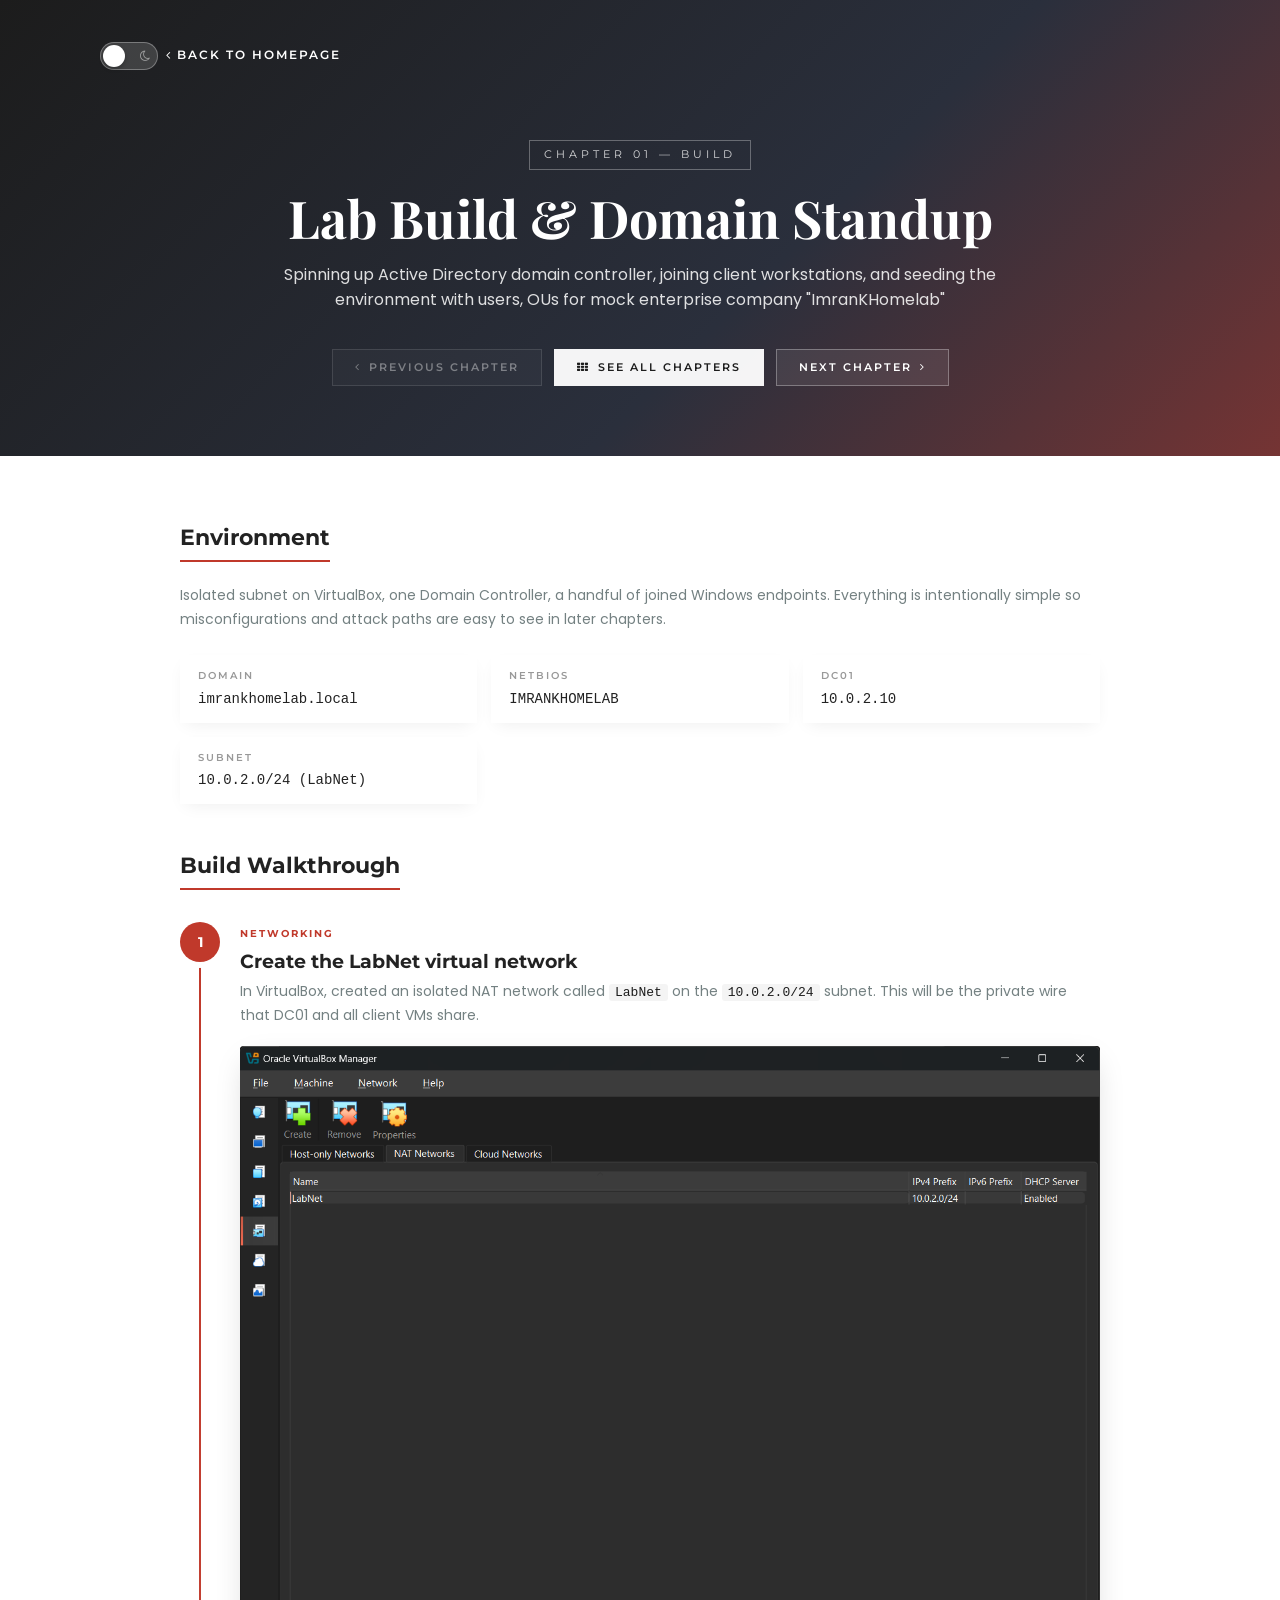
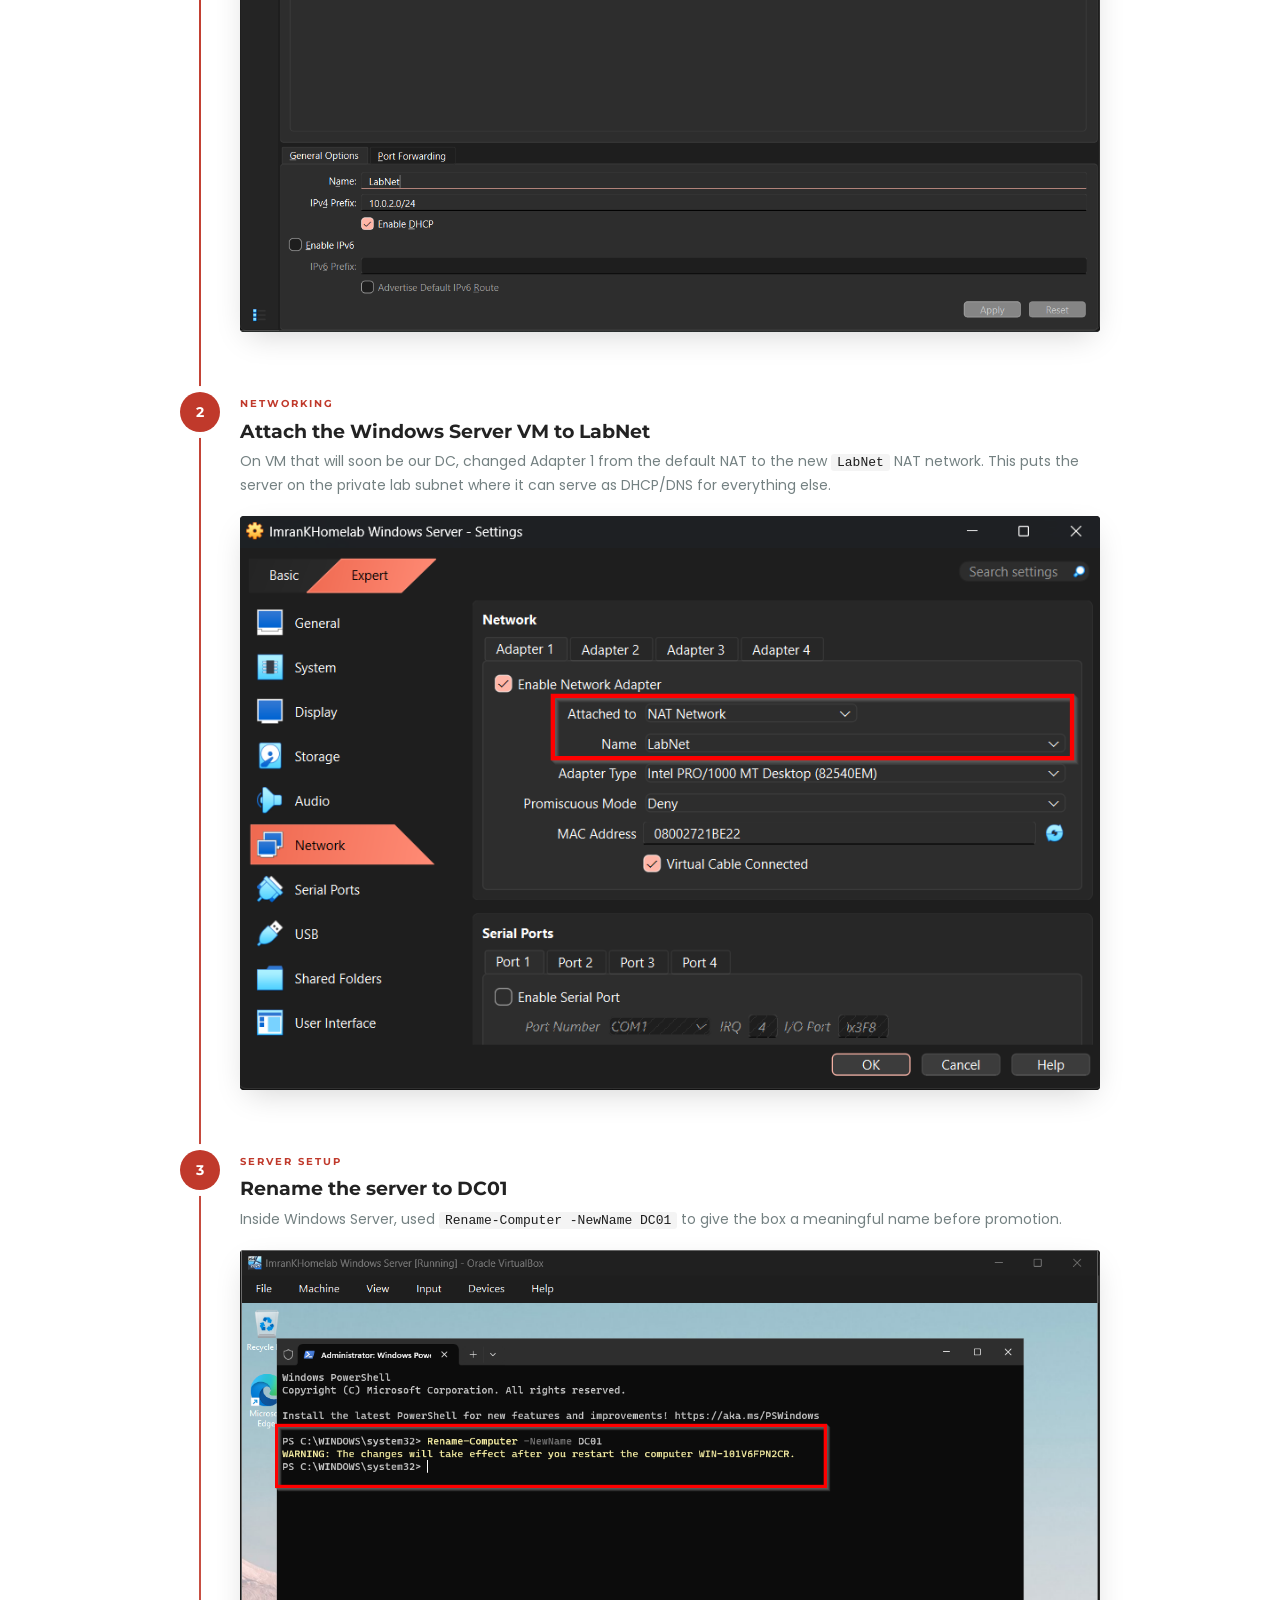
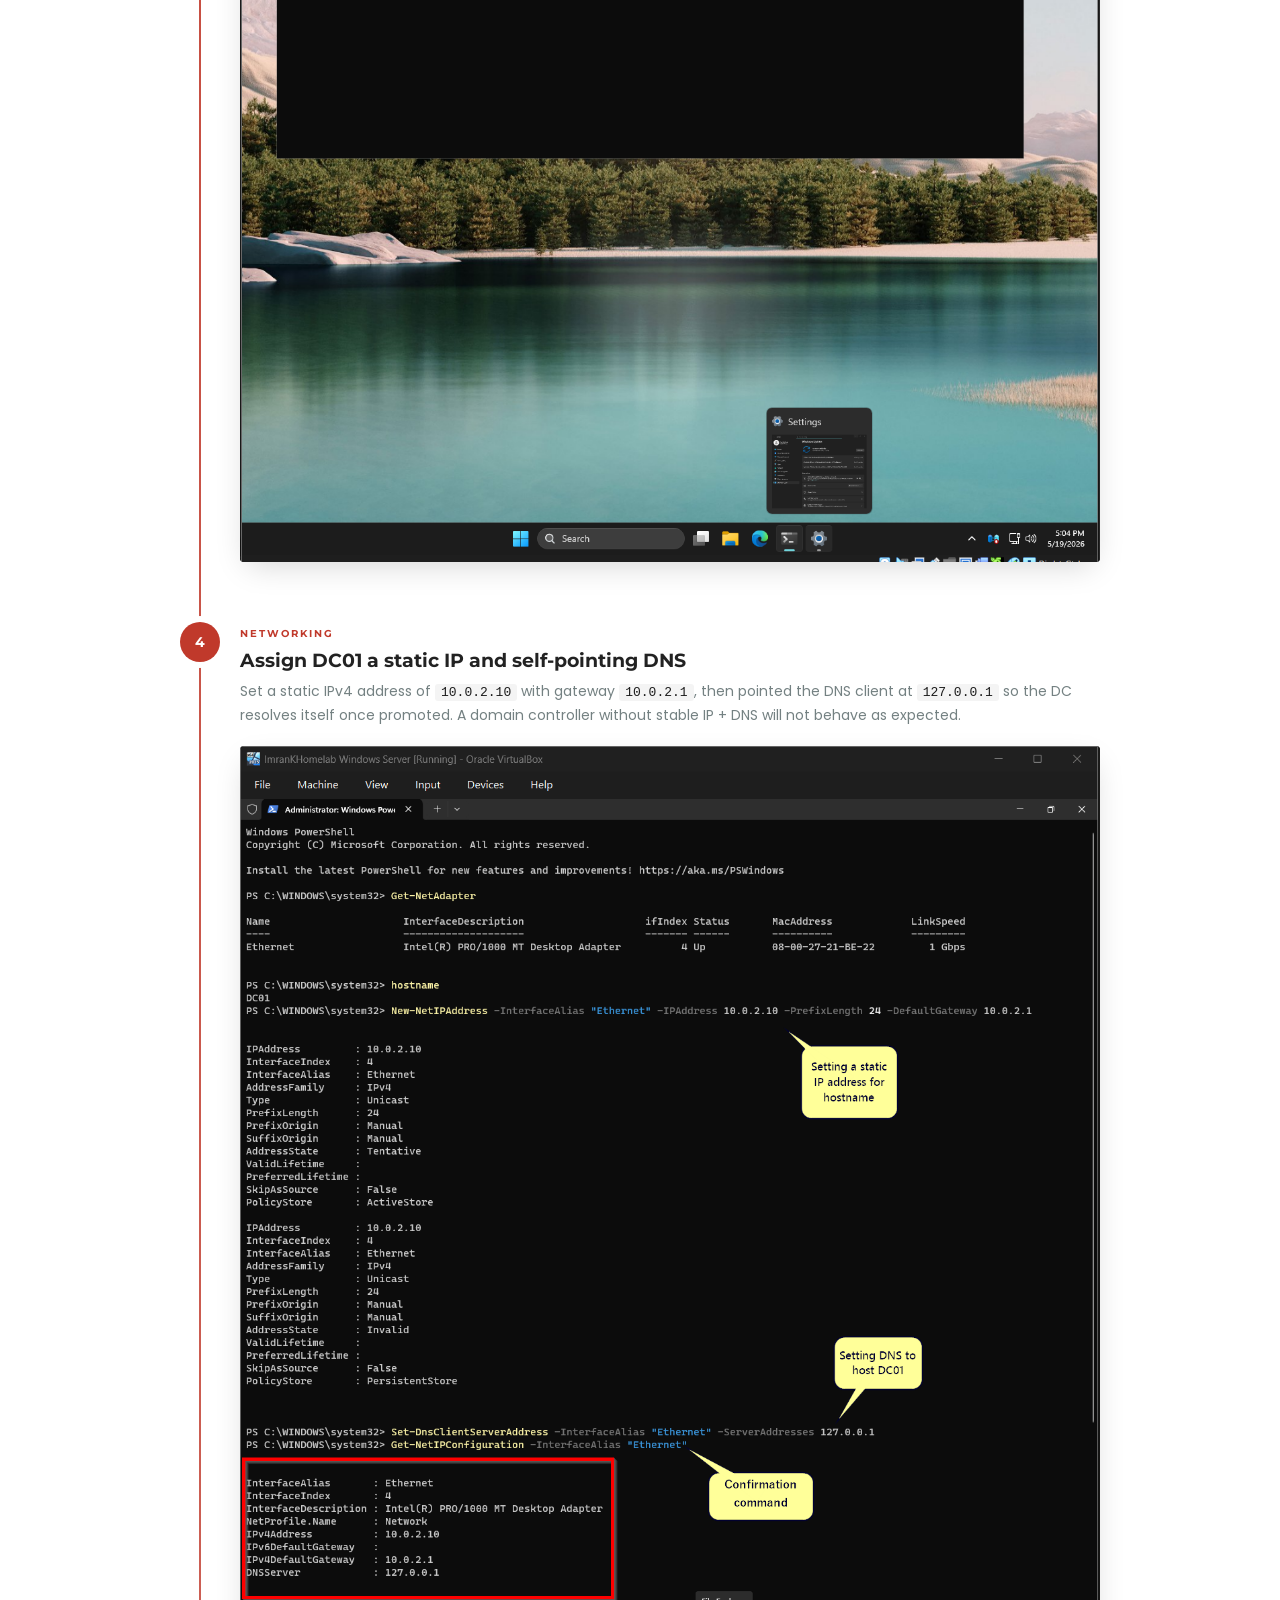
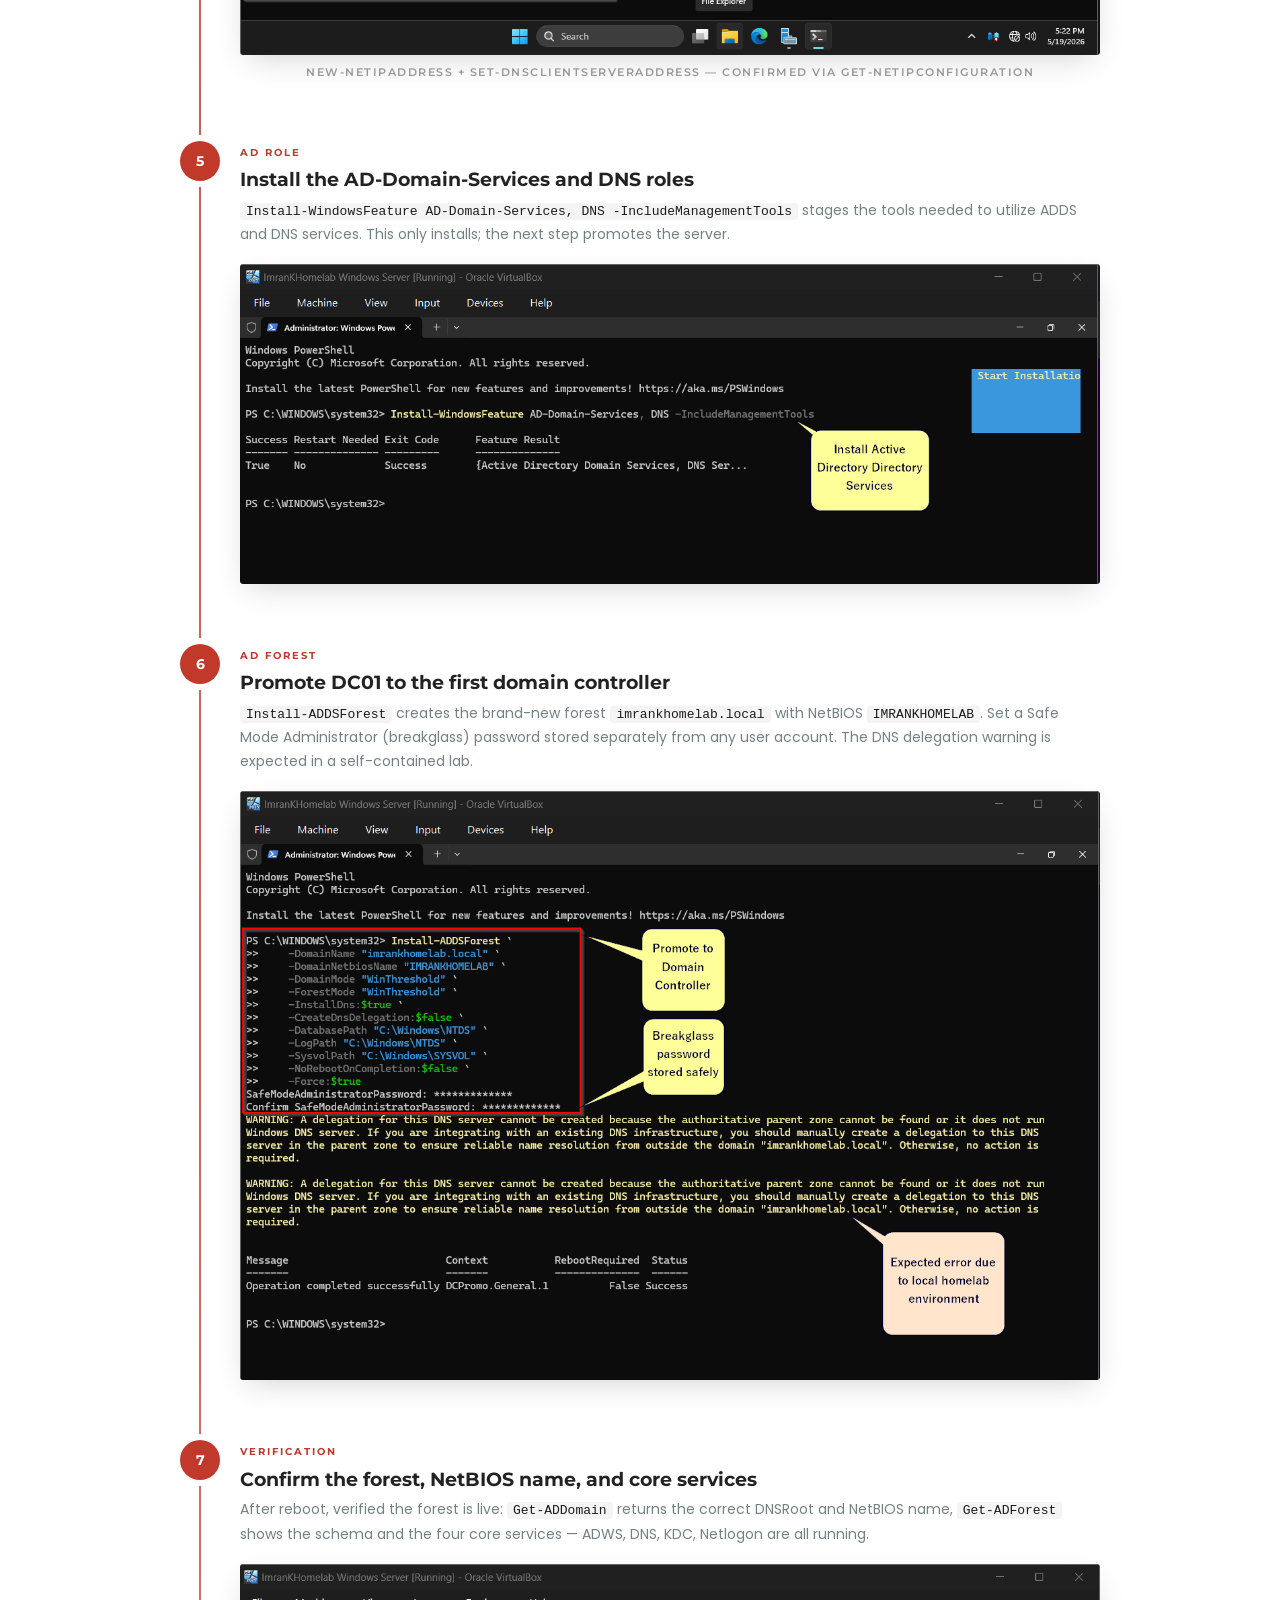
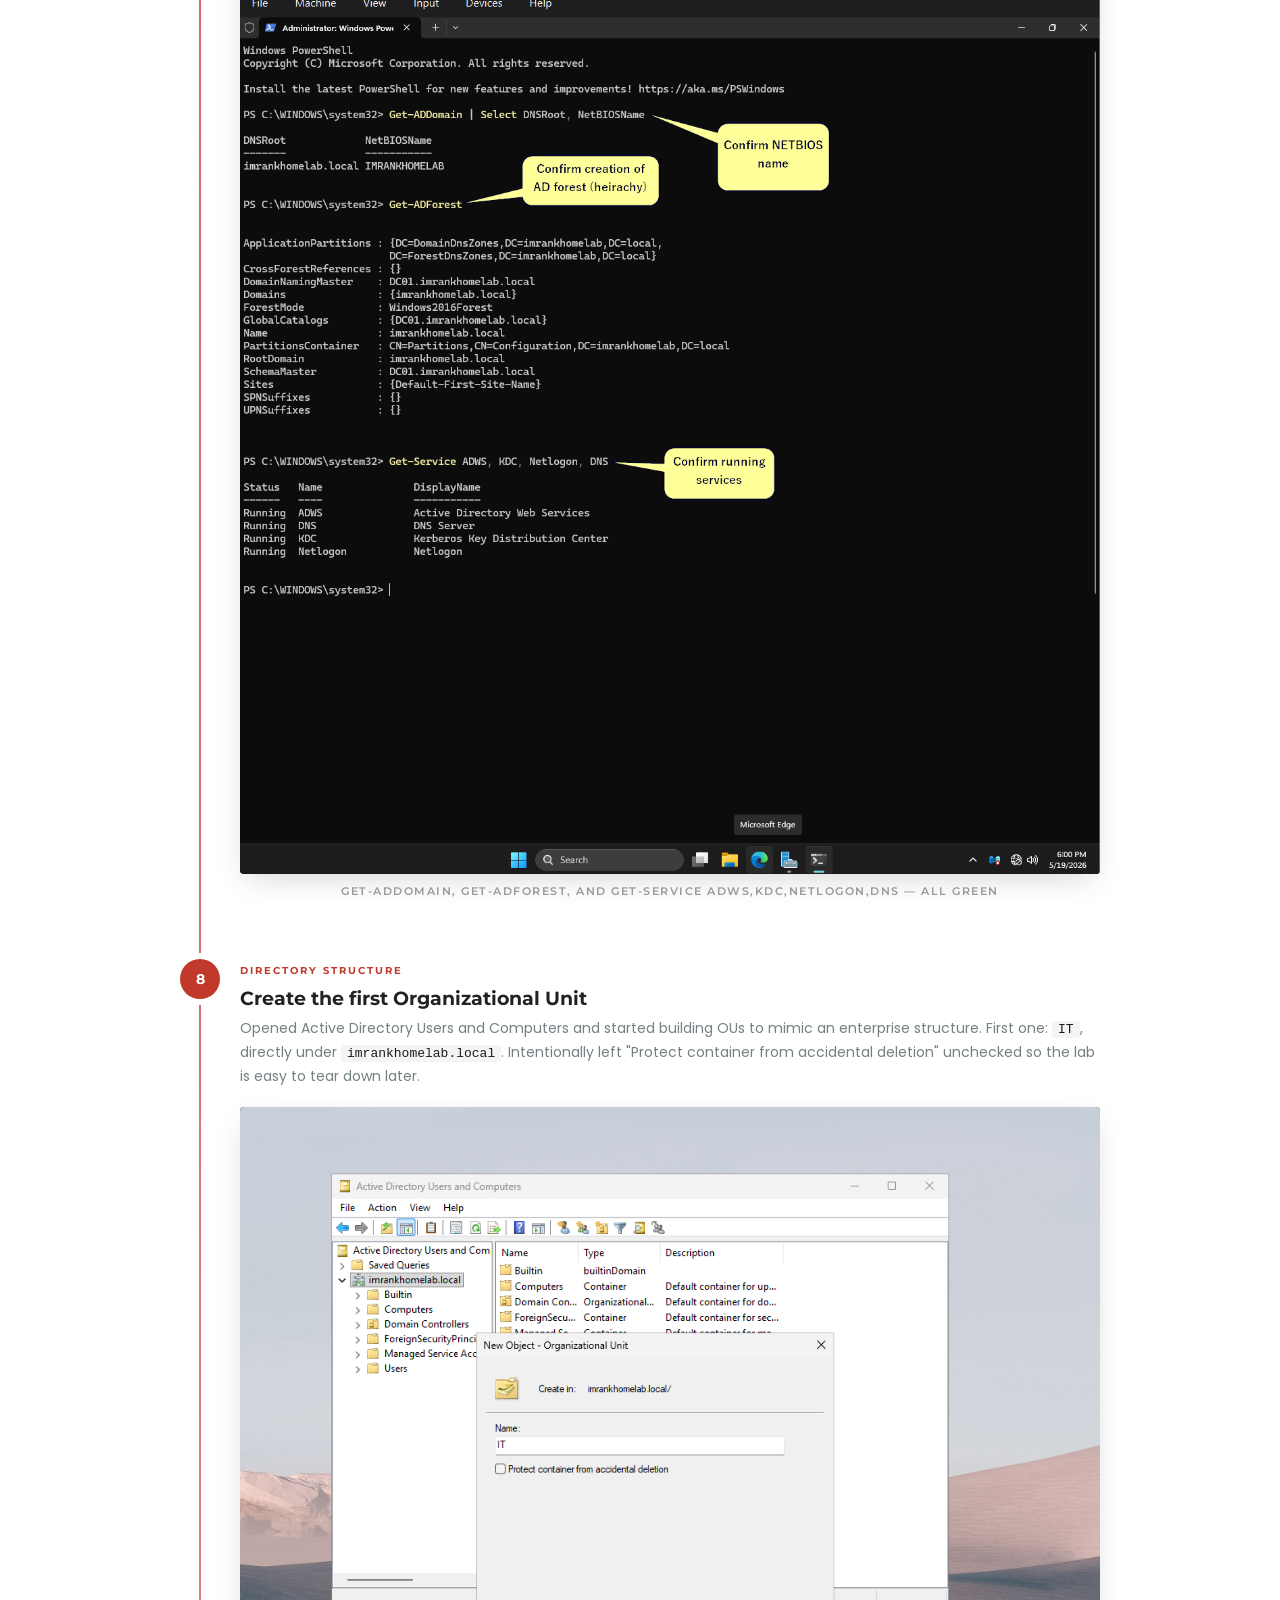
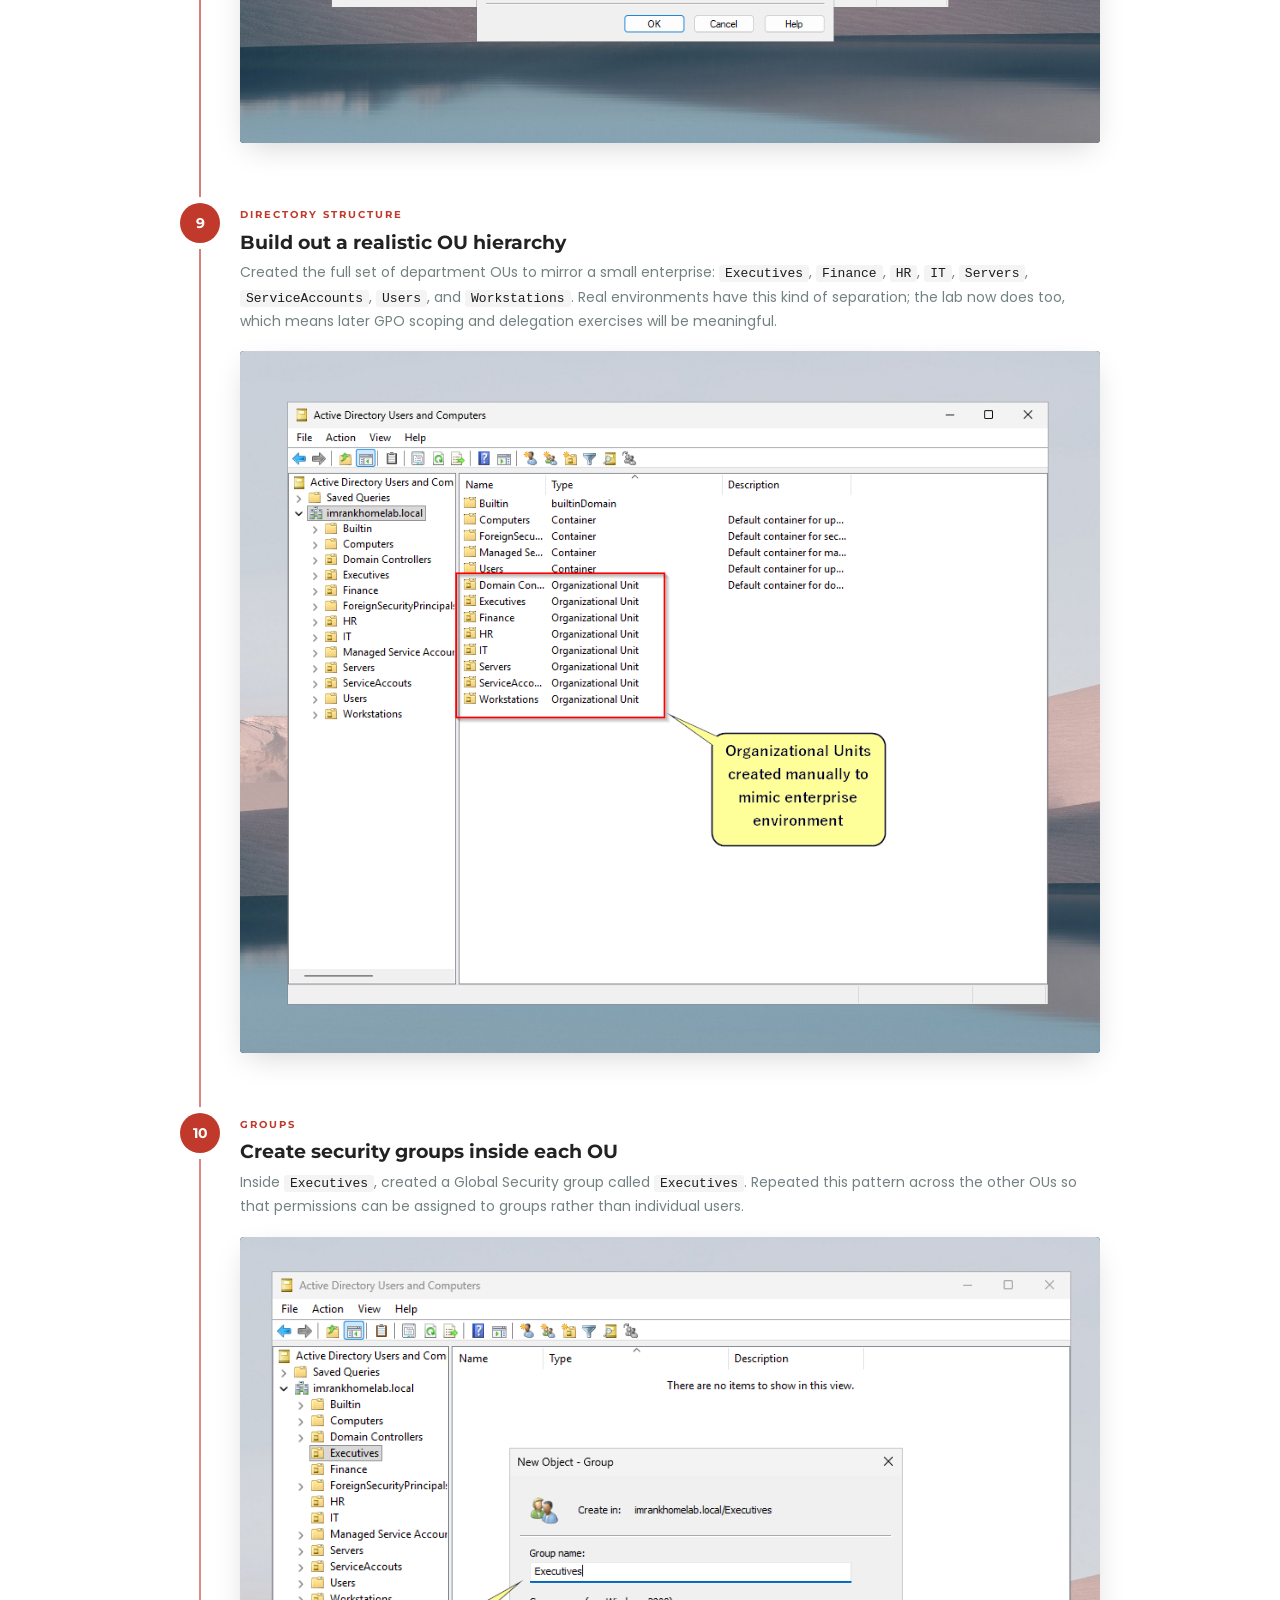
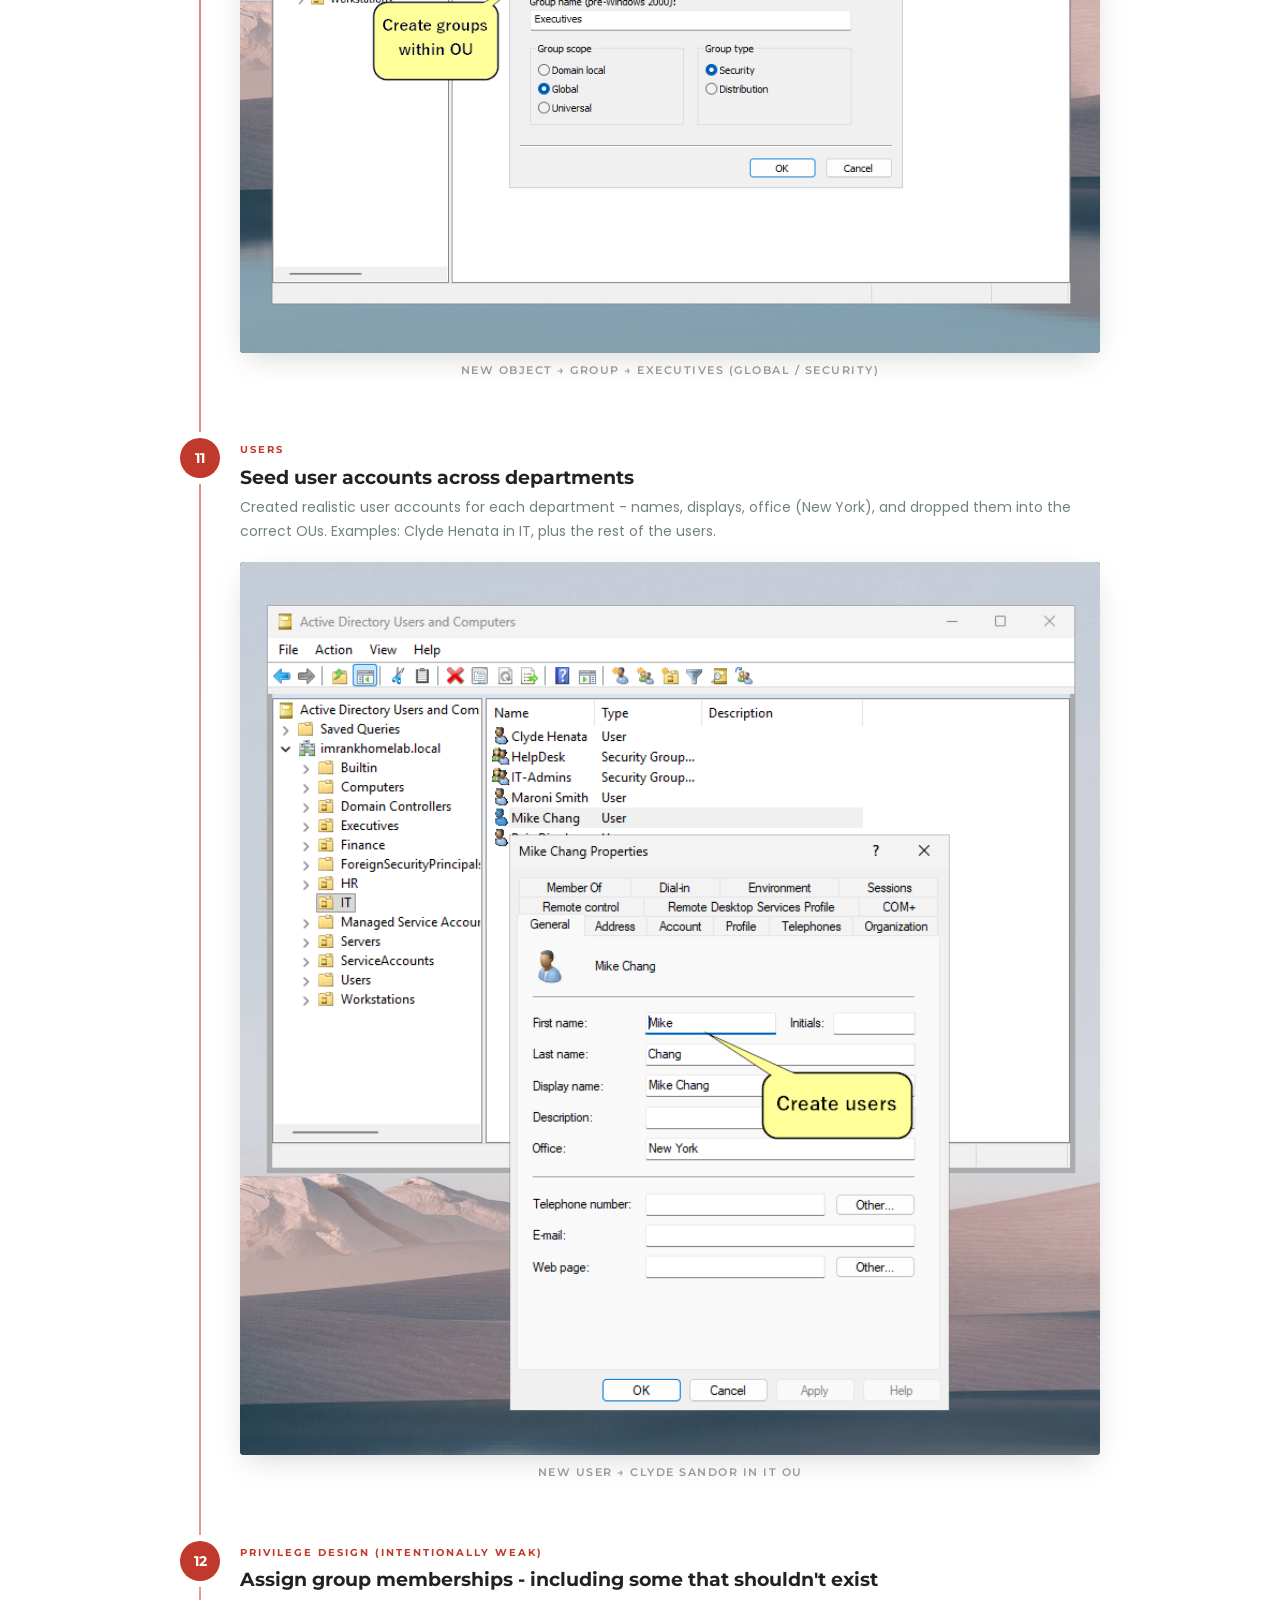
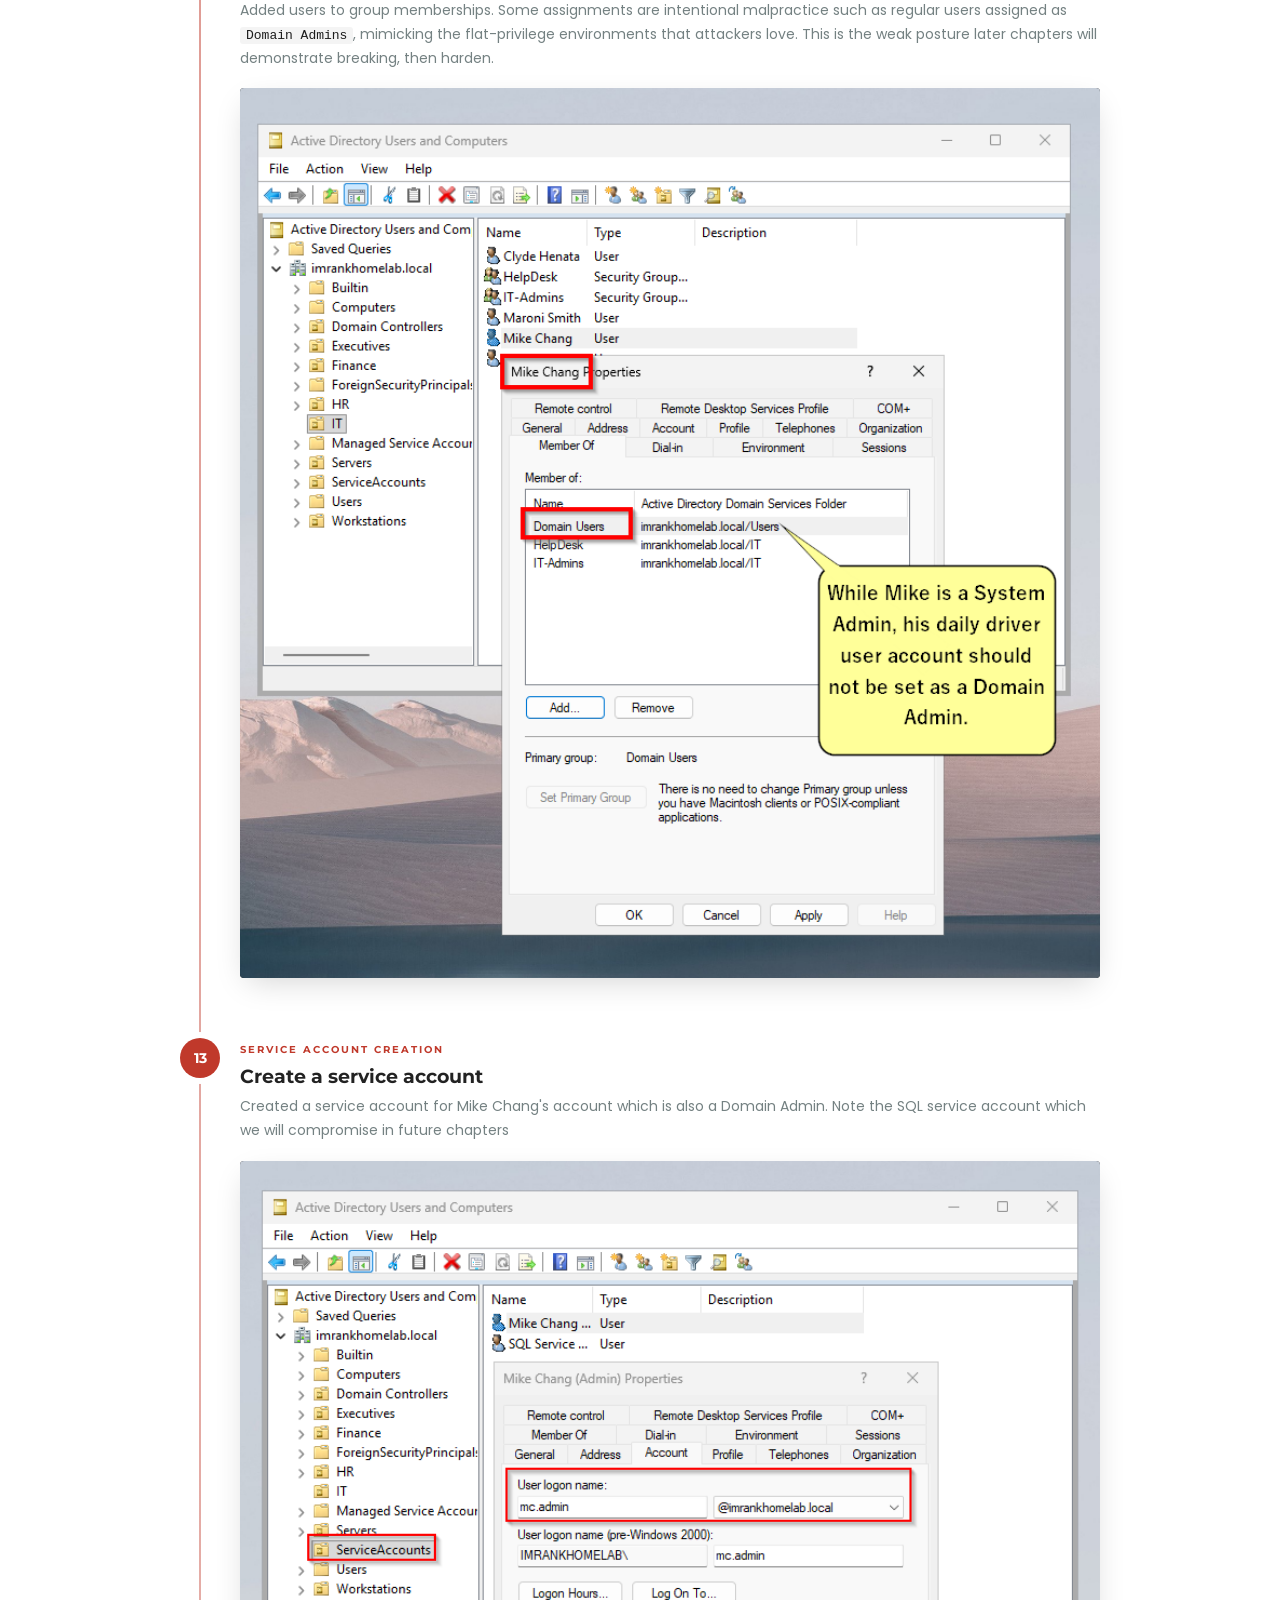
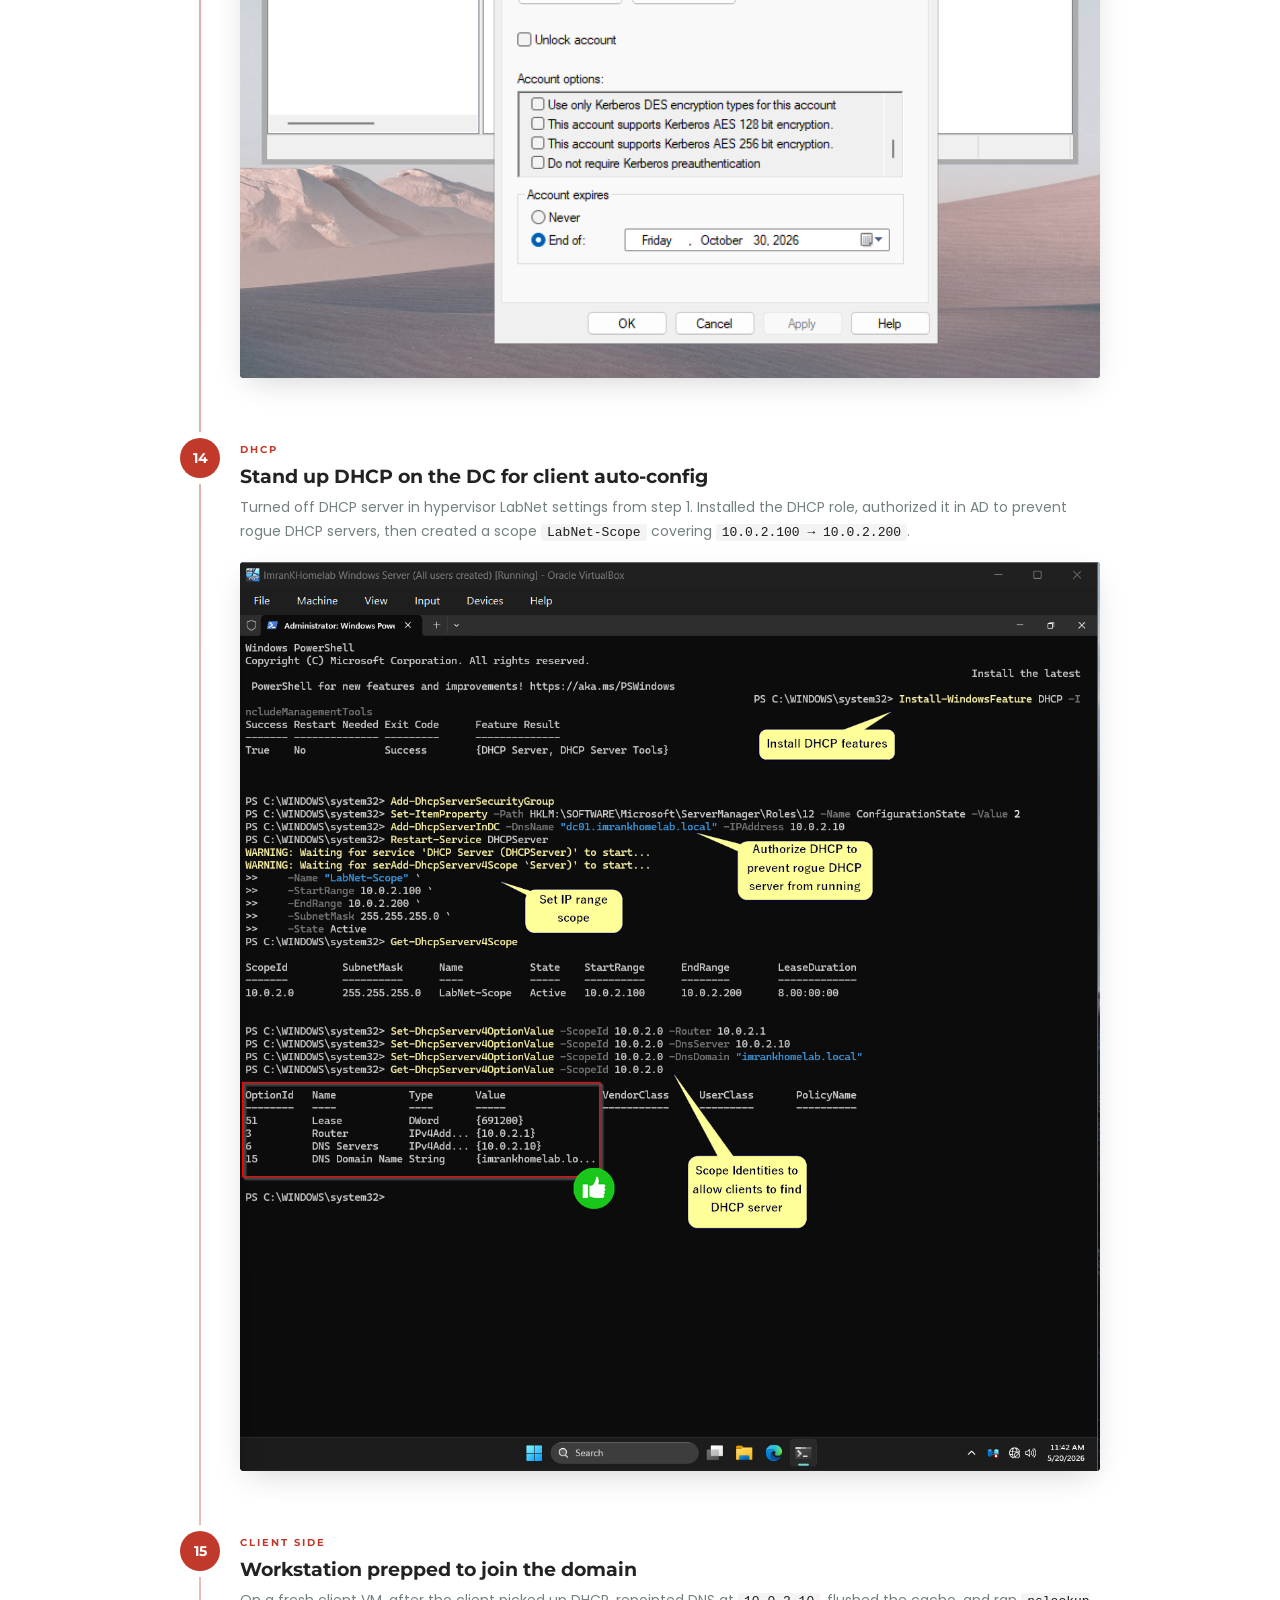
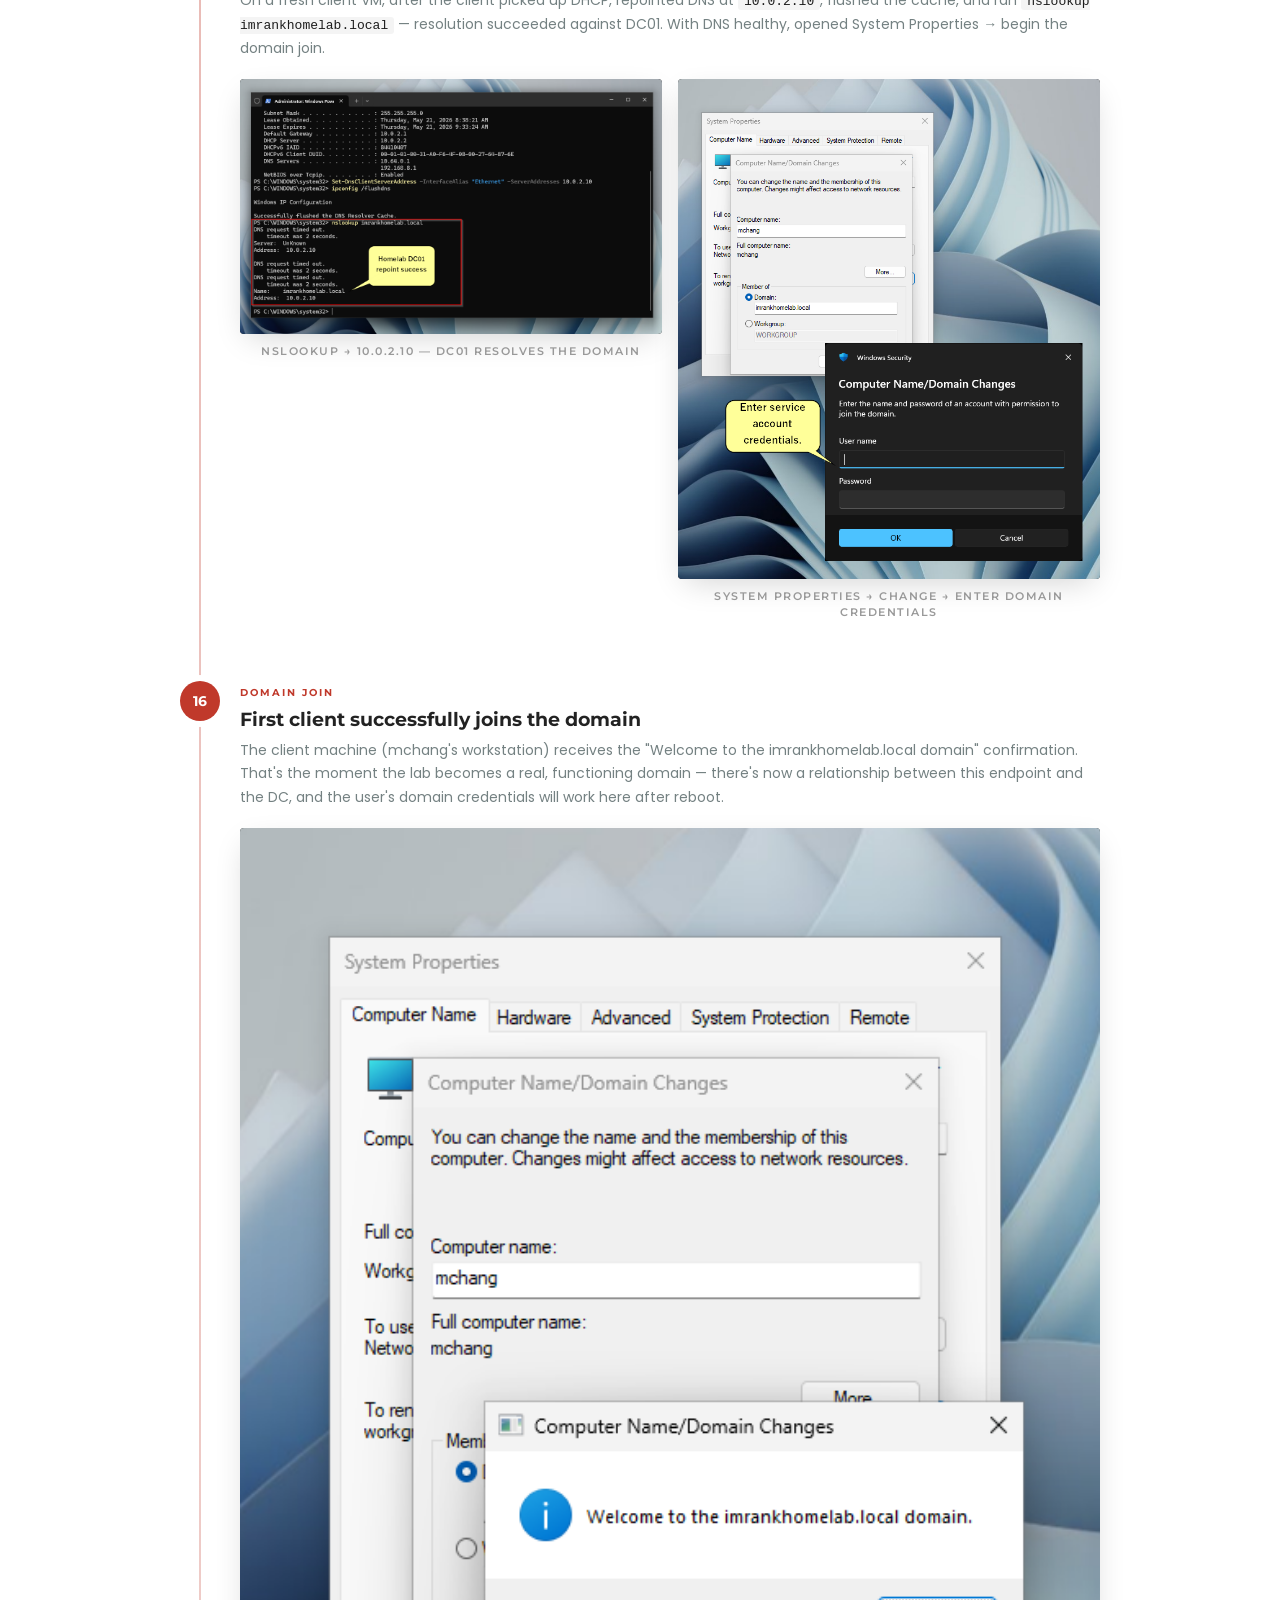
==== homelab/chapter-1.html @ 7c4ff778 "Add files via upload" ====
<!doctype html>
<html class="no-js" lang="en">
    <head>
        <meta charset="utf-8">
        <meta http-equiv="X-UA-Compatible" content="IE=edge">
        <meta name="viewport" content="width=device-width, initial-scale=1">
        <meta name="description" content="Chapter 1 of ImranKHomeLab — Active Directory domain build, OU structure, user provisioning, and intentional misconfigurations for later attack exercises.">
        <title>Chapter 1: Lab Build &amp; Domain Standup — Imran Khalique Homelab</title>
        <link href="../img/favicon.ico" rel="icon" type="image/png">
        <link rel="stylesheet" href="../css/bootstrap.min.css">
        <link href="https://fonts.googleapis.com/css?family=Montserrat:200,300,400,500,600,700,800,900" rel="stylesheet">
        <link href="https://fonts.googleapis.com/css?family=Poppins:200,300,400,500,600,700,800" rel="stylesheet">
        <link href="https://fonts.googleapis.com/css2?family=Playfair+Display:wght@500;600;700;800;900&display=swap" rel="stylesheet">
        <link rel="stylesheet" href="../css/magnific-popup.css">
        <link rel="stylesheet" href="../css/font-awesome.min.css">
        <link rel="stylesheet" href="../css/et-line.css">
        <link rel="stylesheet" href="../css/style.css">
        <link rel="stylesheet" href="../css/theme.css?v=15">
        <script>(function(){try{var t=localStorage.getItem('ik-theme');if(t==='dark'){document.documentElement.setAttribute('data-theme','dark');}}catch(e){}})();</script>
    </head>
    <body>
        <!-- ====== Navigation ======  -->
        <nav class="navbar navbar-default">
            <div class="container">
                <div class="navbar-header">
                    <button type="button" class="navbar-toggle collapsed" data-toggle="collapse" data-target="#nav-icon-collapse" aria-expanded="false">
                        <span class="sr-only">Toggle navigation</span>
                        <span class="icon-bar"></span>
                        <span class="icon-bar"></span>
                        <span class="icon-bar"></span>
                    </button>
                </div>
                <div class="collapse navbar-collapse" id="nav-icon-collapse">
                    <div class="theme-switch-wrap">
                        <label class="theme-switch" title="Toggle light and dark mode">
                            <input type="checkbox" class="theme-switch-input" aria-label="Toggle light and dark mode">
                            <span class="theme-switch-track">
                                <i class="fa fa-sun-o theme-switch-sun" aria-hidden="true"></i>
                                <i class="fa fa-moon-o theme-switch-moon" aria-hidden="true"></i>
                                <span class="theme-switch-thumb"></span>
                            </span>
                        </label>
                    </div>
                    <ul class="nav navbar-nav nav-centered">
                        <li><a href="../index.html#homelab" class="chapter-page-nav"><i class="fa fa-angle-left" aria-hidden="true"></i> Back to homepage</a></li>
                    </ul>
                </div>
            </div>
        </nav>
        <!-- ====== Chapter Hero ====== -->
        <section class="chapter-hero">
            <div class="container">
                <span class="ch-label">Chapter 01 — Build</span>
                <h1>Lab Build &amp; Domain Standup</h1>
                <p class="ch-sub">Spinning up Active Directory domain controller, joining client workstations, and seeding the environment with users, OUs for mock enterprise company "ImranKHomelab"</p>
                <div class="chapter-nav">
                    <span class="chnav-btn chnav-disabled" aria-disabled="true"><i class="fa fa-angle-left" aria-hidden="true"></i> Previous Chapter</span>
                    <a class="chnav-btn chnav-primary" href="../index.html#homelab"><i class="fa fa-th" aria-hidden="true"></i> See All Chapters</a>
                    <a class="chnav-btn" href="chapter-2.html">Next Chapter <i class="fa fa-angle-right" aria-hidden="true"></i></a>
                </div>
            </div>
        </section>
        <!-- ====== Chapter Body ====== -->
        <section class="chapter-body">
            <div class="container">
                <div class="col-md-offset-1 col-md-10">

                    <!-- Environment overview at the top -->
                    <div class="chapter-section">
                        <h2>Environment</h2>
                        <p class="section-lead">Isolated subnet on VirtualBox, one Domain Controller, a handful of joined Windows endpoints. Everything is intentionally simple so misconfigurations and attack paths are easy to see in later chapters.</p>
                        <div class="kv-grid">
                            <div class="kv"><span class="k">Domain</span><span class="v">imrankhomelab.local</span></div>
                            <div class="kv"><span class="k">NetBIOS</span><span class="v">IMRANKHOMELAB</span></div>
                            <div class="kv"><span class="k">DC01</span><span class="v">10.0.2.10</span></div>
                            <div class="kv"><span class="k">Subnet</span><span class="v">10.0.2.0/24 (LabNet)</span></div>
                        </div>
                    </div>

                    <!-- Walkthrough -->
                    <div class="chapter-section">
                        <h2>Build Walkthrough</h2>
                        <p class="section-lead">

                        <div class="walkthrough">

                            <!-- Step 1 -->
                            <div class="wt-step">
                                <span class="wt-step-num">1</span>
                                <span class="wt-step-tag">Networking</span>
                                <h3 class="wt-step-title">Create the LabNet virtual network</h3>
                                <p class="wt-step-summary">In VirtualBox, created an isolated NAT network called <code>LabNet</code> on the <code>10.0.2.0/24</code> subnet. This will be the private wire that DC01 and all client VMs share.</p>
                                <a class="wt-shot" href="../img/homelab/ch1/1.png"><img src="../img/homelab/ch1/1.png" alt="VirtualBox NAT Network LabNet"></a>
                                
                            </div>

                            <!-- Step 2 -->
                            <div class="wt-step">
                                <span class="wt-step-num">2</span>
                                <span class="wt-step-tag">Networking</span>
                                <h3 class="wt-step-title">Attach the Windows Server VM to LabNet</h3>
                                <p class="wt-step-summary">On VM that will soon be our DC, changed Adapter 1 from the default NAT to the new <code>LabNet</code> NAT network. This puts the server on the private lab subnet where it can serve as DHCP/DNS for everything else.</p>
                                <a class="wt-shot" href="../img/homelab/ch1/2.png"><img src="../img/homelab/ch1/2.png" alt="VM Network adapter attached to LabNet"></a>
                               
                            </div>

                            <!-- Step 3 -->
                            <div class="wt-step">
                                <span class="wt-step-num">3</span>
                                <span class="wt-step-tag">Server Setup</span>
                                <h3 class="wt-step-title">Rename the server to DC01</h3>
                                <p class="wt-step-summary">Inside Windows Server, used <code>Rename-Computer -NewName DC01</code> to give the box a meaningful name before promotion.</p>
                                <a class="wt-shot" href="../img/homelab/ch1/3.png"><img src="../img/homelab/ch1/3.png" alt="PowerShell Rename-Computer DC01"></a>
                                
                            </div>

                            <!-- Step 4 -->
                            <div class="wt-step">
                                <span class="wt-step-num">4</span>
                                <span class="wt-step-tag">Networking</span>
                                <h3 class="wt-step-title">Assign DC01 a static IP and self-pointing DNS</h3>
                                <p class="wt-step-summary">Set a static IPv4 address of <code>10.0.2.10</code> with gateway <code>10.0.2.1</code>, then pointed the DNS client at <code>127.0.0.1</code> so the DC resolves itself once promoted. A domain controller without stable IP + DNS will not behave as expected.</p>
                                <a class="wt-shot" href="../img/homelab/ch1/4.png"><img src="../img/homelab/ch1/4.png" alt="Static IP and DNS configuration"></a>
                                <div class="wt-shot-caption">New-NetIPAddress + Set-DnsClientServerAddress — confirmed via Get-NetIPConfiguration</div>
                            </div>

                            <!-- Step 5 -->
                            <div class="wt-step">
                                <span class="wt-step-num">5</span>
                                <span class="wt-step-tag">AD Role</span>
                                <h3 class="wt-step-title">Install the AD-Domain-Services and DNS roles</h3>
                                <p class="wt-step-summary"><code>Install-WindowsFeature AD-Domain-Services, DNS -IncludeManagementTools</code> stages the tools needed to utilize ADDS and DNS services. This only installs; the next step promotes the server.</p>
                                <a class="wt-shot" href="../img/homelab/ch1/5.png"><img src="../img/homelab/ch1/5.png" alt="Install-WindowsFeature AD-Domain-Services DNS"></a>            
                            </div>

                            <!-- Step 6 -->
                            <div class="wt-step">
                                <span class="wt-step-num">6</span>
                                <span class="wt-step-tag">AD Forest</span>
                                <h3 class="wt-step-title">Promote DC01 to the first domain controller</h3>
                                <p class="wt-step-summary"><code>Install-ADDSForest</code> creates the brand-new forest <code>imrankhomelab.local</code> with NetBIOS <code>IMRANKHOMELAB</code>. Set a Safe Mode Administrator (breakglass) password stored separately from any user account. The DNS delegation warning is expected in a self-contained lab.</p>
                                <a class="wt-shot" href="../img/homelab/ch1/6.png"><img src="../img/homelab/ch1/6.png" alt="Install-ADDSForest creating imrankhomelab.local"></a>                               
                            </div>

                            <!-- Step 7 -->
                            <div class="wt-step">
                                <span class="wt-step-num">7</span>
                                <span class="wt-step-tag">Verification</span>
                                <h3 class="wt-step-title">Confirm the forest, NetBIOS name, and core services</h3>
                                <p class="wt-step-summary">After reboot, verified the forest is live: <code>Get-ADDomain</code> returns the correct DNSRoot and NetBIOS name, <code>Get-ADForest</code> shows the schema and the four core services — ADWS, DNS, KDC, Netlogon are all running.</p>
                                <a class="wt-shot" href="../img/homelab/ch1/7.png"><img src="../img/homelab/ch1/7.png" alt="Forest, domain, and service verification"></a>
                                <div class="wt-shot-caption">Get-ADDomain, Get-ADForest, and Get-Service ADWS,KDC,Netlogon,DNS — all green</div>
                            </div>

                            <!-- Step 8 -->
                            <div class="wt-step">
                                <span class="wt-step-num">8</span>
                                <span class="wt-step-tag">Directory Structure</span>
                                <h3 class="wt-step-title">Create the first Organizational Unit</h3>
                                <p class="wt-step-summary">Opened Active Directory Users and Computers and started building OUs to mimic an enterprise structure. First one: <code>IT</code>, directly under <code>imrankhomelab.local</code>. Intentionally left "Protect container from accidental deletion" unchecked so the lab is easy to tear down later.</p>
                                <a class="wt-shot" href="../img/homelab/ch1/8.png"><img src="../img/homelab/ch1/8.png" alt="Creating IT Organizational Unit"></a>
                                
                            </div>

                            <!-- Step 9 -->
                            <div class="wt-step">
                                <span class="wt-step-num">9</span>
                                <span class="wt-step-tag">Directory Structure</span>
                                <h3 class="wt-step-title">Build out a realistic OU hierarchy</h3>
                                <p class="wt-step-summary">Created the full set of department OUs to mirror a small enterprise: <code>Executives</code>, <code>Finance</code>, <code>HR</code>, <code>IT</code>, <code>Servers</code>, <code>ServiceAccounts</code>, <code>Users</code>, and <code>Workstations</code>. Real environments have this kind of separation; the lab now does too, which means later GPO scoping and delegation exercises will be meaningful.</p>
                                <a class="wt-shot" href="../img/homelab/ch1/9.png"><img src="../img/homelab/ch1/9.png" alt="Full OU hierarchy in ADUC"></a>
                                
                            </div>

                            <!-- Step 10 -->
                            <div class="wt-step">
                                <span class="wt-step-num">10</span>
                                <span class="wt-step-tag">Groups</span>
                                <h3 class="wt-step-title">Create security groups inside each OU</h3>
                                <p class="wt-step-summary">Inside <code>Executives</code>, created a Global Security group called <code>Executives</code>. Repeated this pattern across the other OUs so that permissions can be assigned to groups rather than individual users.</p>
                                <a class="wt-shot" href="../img/homelab/ch1/10.png"><img src="../img/homelab/ch1/10.png" alt="Create security group Executives"></a>
                                <div class="wt-shot-caption">New Object → Group → Executives (Global / Security)</div>
                            </div>

                            <!-- Step 11 -->
                            <div class="wt-step">
                                <span class="wt-step-num">11</span>
                                <span class="wt-step-tag">Users</span>
                                <h3 class="wt-step-title">Seed user accounts across departments</h3>
                                <p class="wt-step-summary">Created realistic user accounts for each department - names, displays, office (New York), and dropped them into the correct OUs. Examples: Clyde Henata in IT, plus the rest of the users. </p>
                                <a class="wt-shot" href="../img/homelab/ch1/11.png"><img src="../img/homelab/ch1/11.png" alt="Create user Clyde Sandor"></a>
                                <div class="wt-shot-caption">New User → Clyde Sandor in IT OU</div>
                            </div>

                            <!-- Step 12 -->
                            <div class="wt-step">
                                <span class="wt-step-num">12</span>
                                <span class="wt-step-tag">Privilege Design (intentionally weak)</span>
                                <h3 class="wt-step-title">Assign group memberships - including some that shouldn't exist</h3>
                                <p class="wt-step-summary">Added users to group memberships. Some assignments are intentional malpractice such as regular users assigned as <code>Domain Admins</code>, mimicking the flat-privilege environments that attackers love. This is the weak posture later chapters will demonstrate breaking, then harden.</p>
                                <a class="wt-shot" href="../img/homelab/ch1/12.png"><img src="../img/homelab/ch1/12.png" alt="User added to Domain Admins"></a>
                                
                            </div>

                             <!-- Step 13 -->
                            <div class="wt-step">
                                <span class="wt-step-num">13</span>
                                <span class="wt-step-tag">Service Account Creation</span>
                                <h3 class="wt-step-title">Create a service account</h3>
                                <p class="wt-step-summary">Created a service account for Mike Chang's account which is also a Domain Admin. Note the SQL service account which we will compromise in future chapters</p>
                                <a class="wt-shot" href="../img/homelab/ch1/12a.png"><img src="../img/homelab/ch1/12a.png" alt="User added to Domain Admins"></a>
                                
                            </div>

                            <!-- Step 14 -->
                            <div class="wt-step">
                                <span class="wt-step-num">14</span>
                                <span class="wt-step-tag">DHCP</span>
                                <h3 class="wt-step-title">Stand up DHCP on the DC for client auto-config</h3>
                                <p class="wt-step-summary">Turned off DHCP server in hypervisor LabNet settings from step 1. Installed the DHCP role, authorized it in AD to prevent rogue DHCP servers, then created a scope <code>LabNet-Scope</code> covering <code>10.0.2.100 → 10.0.2.200</code>.</p>
                                <a class="wt-shot" href="../img/homelab/ch1/13.png"><img src="../img/homelab/ch1/13.png" alt="DHCP install and scope configuration"></a>
                                
                            </div>

                            <!-- Step 15a + 15b -->
                            <div class="wt-step">
                                <span class="wt-step-num">15</span>
                                <span class="wt-step-tag">Client Side</span>
                                <h3 class="wt-step-title">Workstation prepped to join the domain</h3>
                                <p class="wt-step-summary">On a fresh client VM, after the client picked up DHCP, repointed DNS at <code>10.0.2.10</code>, flushed the cache, and ran <code>nslookup imrankhomelab.local</code> — resolution succeeded against DC01. With DNS healthy, opened System Properties → begin the domain join.</p>
                                <div class="wt-shot-pair">
                                    <div>
                                        <a class="wt-shot" href="../img/homelab/ch1/13a.png"><img src="../img/homelab/ch1/13a.png" alt="nslookup imrankhomelab.local success"></a>
                                        <div class="wt-shot-caption">nslookup → 10.0.2.10 — DC01 resolves the domain</div>
                                    </div>
                                    <div>
                                        <a class="wt-shot" href="../img/homelab/ch1/13b.png"><img src="../img/homelab/ch1/13b.png" alt="Domain join credential prompt"></a>
                                        <div class="wt-shot-caption">System Properties → Change → enter domain credentials</div>
                                    </div>
                                </div>
                            </div>

                            <!-- Step 16 (renamed) -->
                            <div class="wt-step">
                                <span class="wt-step-num">16</span>
                                <span class="wt-step-tag">Domain Join</span>
                                <h3 class="wt-step-title">First client successfully joins the domain</h3>
                                <p class="wt-step-summary">The client machine (mchang's workstation) receives the "Welcome to the imrankhomelab.local domain" confirmation. That's the moment the lab becomes a real, functioning domain — there's now a relationship between this endpoint and the DC, and the user's domain credentials will work here after reboot.</p>
                                <a class="wt-shot" href="../img/homelab/ch1/14.png"><img src="../img/homelab/ch1/14.png" alt="Welcome to imrankhomelab.local domain"></a>
                                <div class="wt-shot-caption">Welcome to the imrankhomelab.local domain — first endpoint joined</div>
                            </div>

                            <!-- Step 17 -->
                            <div class="wt-step">
                                <span class="wt-step-num">17</span>
                                <span class="wt-step-tag">Verification</span>
                                <h3 class="wt-step-title">Log in as a domain user</h3>
                                <p class="wt-step-summary">After reboot, logged into the workstation using domain credentials (<code>IMRANKHOMELAB\mchang</code>). The Windows 11 welcome screen authenticating against the DC confirms end-to-end success: DC promoted, DHCP serving, DNS resolving, client joined, domain credential validated.</p>
                                <a class="wt-shot" href="../img/homelab/ch1/15.png"><img src="../img/homelab/ch1/15.png" alt="Mike Chang logged into domain"></a>
                               
                            </div>

                        </div>
                    </div>

                    <!-- Findings -->
                    <div class="chapter-section">
                        <h2>Findings</h2>
                        <p class="section-lead">Observations from the build phase — the conditions later chapters will exploit and then remediate.</p>
                        <ul class="findings-list">
                            <li><strong>Flat admin model</strong>Regular users sit inside Domain Admins. No Tier-0 separation. A single endpoint compromise can lead straight to forest takeover.</li>
                            <li><strong>Service account in step 13 ready to be Kerberoasted</strong>The ServiceAccounts OU will hold an SPN-bound account (<code>svc_sqlserver</code>) with a weak password.</li>
                            <li><strong>No password policy hardening</strong>Default domain password policy only. Complexity is on by default but minimum length is 7 and no fine-grained policies are applied yet.</li>
                            <li><strong>Audit policy is default</strong>Event logs or any ingestion for that matter has not been set up yet which results in severe blindspots</li>
                        </ul>
                    </div>

                </div>
            </div>
        </section>
        <footer>
            <div class="container text-center">
                <div class="row">
                    <p>&copy; 2026 Imran Khalique. All Rights Reserved.</p>
                </div>
            </div>
        </footer>
        <script src="../js/jquery.min.js"></script>
        <script src="../js/bootstrap.min.js"></script>
        <script src="../js/jquery.magnific-popup.min.js"></script>
        <script src="../js/theme.js?v=7"></script>
        <script>
            (function ($) {
                if (typeof $ === 'undefined' || !$.fn.magnificPopup) { return; }
                // Walkthrough: each step's screenshot opens in a lightbox.
                // All screenshots on the page form one gallery, so users can
                // page forward/back through every shot.
                $('.walkthrough').magnificPopup({
                    delegate: 'a.wt-shot',
                    type: 'image',
                    gallery: { enabled: true, navigateByImgClick: true, preload: [0, 1] },
                    mainClass: 'mfp-fade'
                });
            })(jQuery);
        </script>
    </body>
</html>
---- css/et-line.css ----
@font-face {
	font-family: 'et-line';
	src:url('../fonts/et-line.eot');
	src:url('../fonts/et-line.eot?#iefix') format('embedded-opentype'),
		url('../fonts/et-line.woff') format('woff'),
		url('../fonts/et-line.ttf') format('truetype'),
		url('../fonts/et-line.svg#et-line') format('svg');
	font-weight: normal;
	font-style: normal;
}

/* Use the following CSS code if you want to use data attributes for inserting your icons */
[data-icon]:before {
	font-family: 'et-line';
	content: attr(data-icon);
	speak: none;
	font-weight: normal;
	font-variant: normal;
	text-transform: none;
	line-height: 1;
	-webkit-font-smoothing: antialiased;
	-moz-osx-font-smoothing: grayscale;
	display:inline-block;
}

/* Use the following CSS code if you want to have a class per icon */
/*
Instead of a list of all class selectors,
you can use the generic selector below, but it's slower:
[class*="icon-"] {
*/
.icon-mobile, .icon-laptop, .icon-desktop, .icon-tablet, .icon-phone, .icon-document, .icon-documents, .icon-search, .icon-clipboard, .icon-newspaper, .icon-notebook, .icon-book-open, .icon-browser, .icon-calendar, .icon-presentation, .icon-picture, .icon-pictures, .icon-video, .icon-camera, .icon-printer, .icon-toolbox, .icon-briefcase, .icon-wallet, .icon-gift, .icon-bargraph, .icon-grid, .icon-expand, .icon-focus, .icon-edit, .icon-adjustments, .icon-ribbon, .icon-hourglass, .icon-lock, .icon-megaphone, .icon-shield, .icon-trophy, .icon-flag, .icon-map, .icon-puzzle, .icon-basket, .icon-envelope, .icon-streetsign, .icon-telescope, .icon-gears, .icon-key, .icon-paperclip, .icon-attachment, .icon-pricetags, .icon-lightbulb, .icon-layers, .icon-pencil, .icon-tools, .icon-tools-2, .icon-scissors, .icon-paintbrush, .icon-magnifying-glass, .icon-circle-compass, .icon-linegraph, .icon-mic, .icon-strategy, .icon-beaker, .icon-caution, .icon-recycle, .icon-anchor, .icon-profile-male, .icon-profile-female, .icon-bike, .icon-wine, .icon-hotairballoon, .icon-globe, .icon-genius, .icon-map-pin, .icon-dial, .icon-chat, .icon-heart, .icon-cloud, .icon-upload, .icon-download, .icon-target, .icon-hazardous, .icon-piechart, .icon-speedometer, .icon-global, .icon-compass, .icon-lifesaver, .icon-clock, .icon-aperture, .icon-quote, .icon-scope, .icon-alarmclock, .icon-refresh, .icon-happy, .icon-sad, .icon-facebook, .icon-twitter, .icon-googleplus, .icon-rss, .icon-tumblr, .icon-linkedin, .icon-dribbble {
	font-family: 'et-line';
	speak: none;
	font-style: normal;
	font-weight: normal;
	font-variant: normal;
	text-transform: none;
	line-height: 1;
	-webkit-font-smoothing: antialiased;
	-moz-osx-font-smoothing: grayscale;
	display:inline-block;
}
.icon-mobile:before {
	content: "\e000";
}
.icon-laptop:before {
	content: "\e001";
}
.icon-desktop:before {
	content: "\e002";
}
.icon-tablet:before {
	content: "\e003";
}
.icon-phone:before {
	content: "\e004";
}
.icon-document:before {
	content: "\e005";
}
.icon-documents:before {
	content: "\e006";
}
.icon-search:before {
	content: "\e007";
}
.icon-clipboard:before {
	content: "\e008";
}
.icon-newspaper:before {
	content: "\e009";
}
.icon-notebook:before {
	content: "\e00a";
}
.icon-book-open:before {
	content: "\e00b";
}
.icon-browser:before {
	content: "\e00c";
}
.icon-calendar:before {
	content: "\e00d";
}
.icon-presentation:before {
	content: "\e00e";
}
.icon-picture:before {
	content: "\e00f";
}
.icon-pictures:before {
	content: "\e010";
}
.icon-video:before {
	content: "\e011";
}
.icon-camera:before {
	content: "\e012";
}
.icon-printer:before {
	content: "\e013";
}
.icon-toolbox:before {
	content: "\e014";
}
.icon-briefcase:before {
	content: "\e015";
}
.icon-wallet:before {
	content: "\e016";
}
.icon-gift:before {
	content: "\e017";
}
.icon-bargraph:before {
	content: "\e018";
}
.icon-grid:before {
	content: "\e019";
}
.icon-expand:before {
	content: "\e01a";
}
.icon-focus:before {
	content: "\e01b";
}
.icon-edit:before {
	content: "\e01c";
}
.icon-adjustments:before {
	content: "\e01d";
}
.icon-ribbon:before {
	content: "\e01e";
}
.icon-hourglass:before {
	content: "\e01f";
}
.icon-lock:before {
	content: "\e020";
}
.icon-megaphone:before {
	content: "\e021";
}
.icon-shield:before {
	content: "\e022";
}
.icon-trophy:before {
	content: "\e023";
}
.icon-flag:before {
	content: "\e024";
}
.icon-map:before {
	content: "\e025";
}
.icon-puzzle:before {
	content: "\e026";
}
.icon-basket:before {
	content: "\e027";
}
.icon-envelope:before {
	content: "\e028";
}
.icon-streetsign:before {
	content: "\e029";
}
.icon-telescope:before {
	content: "\e02a";
}
.icon-gears:before {
	content: "\e02b";
}
.icon-key:before {
	content: "\e02c";
}
.icon-paperclip:before {
	content: "\e02d";
}
.icon-attachment:before {
	content: "\e02e";
}
.icon-pricetags:before {
	content: "\e02f";
}
.icon-lightbulb:before {
	content: "\e030";
}
.icon-layers:before {
	content: "\e031";
}
.icon-pencil:before {
	content: "\e032";
}
.icon-tools:before {
	content: "\e033";
}
.icon-tools-2:before {
	content: "\e034";
}
.icon-scissors:before {
	content: "\e035";
}
.icon-paintbrush:before {
	content: "\e036";
}
.icon-magnifying-glass:before {
	content: "\e037";
}
.icon-circle-compass:before {
	content: "\e038";
}
.icon-linegraph:before {
	content: "\e039";
}
.icon-mic:before {
	content: "\e03a";
}
.icon-strategy:before {
	content: "\e03b";
}
.icon-beaker:before {
	content: "\e03c";
}
.icon-caution:before {
	content: "\e03d";
}
.icon-recycle:before {
	content: "\e03e";
}
.icon-anchor:before {
	content: "\e03f";
}
.icon-profile-male:before {
	content: "\e040";
}
.icon-profile-female:before {
	content: "\e041";
}
.icon-bike:before {
	content: "\e042";
}
.icon-wine:before {
	content: "\e043";
}
.icon-hotairballoon:before {
	content: "\e044";
}
.icon-globe:before {
	content: "\e045";
}
.icon-genius:before {
	content: "\e046";
}
.icon-map-pin:before {
	content: "\e047";
}
.icon-dial:before {
	content: "\e048";
}
.icon-chat:before {
	content: "\e049";
}
.icon-heart:before {
	content: "\e04a";
}
.icon-cloud:before {
	content: "\e04b";
}
.icon-upload:before {
	content: "\e04c";
}
.icon-download:before {
	content: "\e04d";
}
.icon-target:before {
	content: "\e04e";
}
.icon-hazardous:before {
	content: "\e04f";
}
.icon-piechart:before {
	content: "\e050";
}
.icon-speedometer:before {
	content: "\e051";
}
.icon-global:before {
	content: "\e052";
}
.icon-compass:before {
	content: "\e053";
}
.icon-lifesaver:before {
	content: "\e054";
}
.icon-clock:before {
	content: "\e055";
}
.icon-aperture:before {
	content: "\e056";
}
.icon-quote:before {
	content: "\e057";
}
.icon-scope:before {
	content: "\e058";
}
.icon-alarmclock:before {
	content: "\e059";
}
.icon-refresh:before {
	content: "\e05a";
}
.icon-happy:before {
	content: "\e05b";
}
.icon-sad:before {
	content: "\e05c";
}
.icon-facebook:before {
	content: "\e05d";
}
.icon-twitter:before {
	content: "\e05e";
}
.icon-googleplus:before {
	content: "\e05f";
}
.icon-rss:before {
	content: "\e060";
}
.icon-tumblr:before {
	content: "\e061";
}
.icon-linkedin:before {
	content: "\e062";
}
.icon-dribbble:before {
	content: "\e063";
}
---- css/style.css ----
/*-----------------------------------------------------------------------------------

    Theme Name: Daniels
    Theme URI: http://
    Description: Portfolio Onepage Template
    Author: creativotheme
    Author URI: http://themeforest.net/user/creativotheme
    Version: 1.0

-----------------------------------------------------------------------------------*/
/* ----------------------------------------------------------------

TABLE OF CONTENTS

	01 Global
	02 Navbar
	03 Header
	04 Hero
	05 Services
	06 Portfolio
	07 Clients
	08 Numbers
	09 Blog
	10 Contact
	11 Responsive

---------------------------------------------------------------- */
/* -------------------------------------------------------
                     Global 
-------------------------------------------------------- */
@import "main.css";
body {
  font-family: "Poppins", sans-serif;
  color: #343434;
  font-weight: 400;
}

.section-padding {
  padding: 100px 0;
}

.section-head {
  margin-bottom: 80px;
  text-align: center;
}
.section-head h3 {
  font-weight: 900;
  font-size: 40px;
  position: relative;
  display: inline-block;
  z-index: 4;
}
.section-head h3:after {
  content: "";
  width: 100%;
  height: 30px;
  background-image: url(../img/dots.png);
  background-repeat: repeat;
  position: absolute;
  bottom: -10px;
  left: 0;
  z-index: -1;
}

.bg-gray {
  background: #f7f7f7;
}

h1, h2, h3, h4, h5, h6, .logo {
  font-family: "Montserrat", sans-serif;
}

p {
  line-height: 1.6;
  margin: 0;
  font-size: 15px;
  color: #748182;
}

.cd-headline {
  font-size: 3rem;
  line-height: 1.2;
}

@media only screen and (min-width: 768px) {
  .cd-headline {
    font-size: 4.4rem;
    font-weight: 300;
  }
}
@media only screen and (min-width: 1170px) {
  .cd-headline {
    font-size: 6rem;
  }
}
.cd-words-wrapper {
  display: inline-block;
  position: relative;
  text-align: left;
}

.cd-words-wrapper b {
  display: inline-block;
  position: absolute;
  white-space: nowrap;
  left: 0;
  top: 0;
}

.cd-words-wrapper b.is-visible {
  position: relative;
}

.no-js .cd-words-wrapper b {
  opacity: 0;
}

.no-js .cd-words-wrapper b.is-visible {
  opacity: 1;
}

/* xclip */
.cd-headline.clip span {
  display: inline-block;
  padding: 0.2em 0;
}

.cd-headline.clip .cd-words-wrapper {
  overflow: hidden;
  vertical-align: top;
}

.cd-headline.clip .cd-words-wrapper::after {
  /* line */
  content: "";
  position: absolute;
  top: 10%;
  right: 0;
  width: 2px;
  height: 70%;
  background-color: #aebcb9;
}

.cd-headline.clip b {
  opacity: 0;
}

.cd-headline b.is-visible {
  opacity: 1;
}

.buton {
  padding: 10px 30px;
  border: 1px solid #1c1c1c;
  border-radius: 5px;
  font-size: 13px;
  -webkit-transition: all 0.5s;
  transition: all 0.5s;
}
.buton:hover {
  background: #1c1c1c;
  color: #eee;
}

.buton-bg {
  background: #1c1c1c;
  color: #eee;
}
.buton-bg:hover {
  background: transparent !important;
  color: #343434 !important;
}

/* -------------------------------------------------------
                     Navbar 
-------------------------------------------------------- */
.navbar-default {
  padding: 20px 0 30px;
  background: none;
  border: none;
  border-radius: 0;
  position: absolute;
  top: 0;
  left: 0;
  width: 100%;
  z-index: 99;
}
.navbar-default .navbar-nav > li > a {
  margin: 0 !important;
  color: #fff !important;
  padding: 0 !important;
  position: relative;
  overflow: hidden;
}
.navbar-default .navbar-nav > li > a:after {
  content: "";
  width: 0;
  height: 2px;
  background: #fff;
  position: absolute;
  bottom: 0;
  left: 0;
  -webkit-transition: all 0.5s;
  transition: all 0.5s;
}
.navbar-default .navbar-nav > li {
  font-size: 14px;
  margin: 25px 20px 0;
  padding: 5 10px;
  background: none;
  cursor: pointer;
  position: relative;
}
.navbar-default .navbar-nav > li .active {
  background: none;
}
.navbar-default .navbar-nav > li .active:after {
  width: 100%;
}

.nav-scroll {
  background: #fff;
  -webkit-box-shadow: 0px 30px 50px rgba(0, 0, 0, 0.05);
          box-shadow: 0px 30px 50px rgba(0, 0, 0, 0.05);
  min-height: 60px;
  line-height: 60px;
  padding: 0;
  position: fixed;
  top: 0;
  left: 0;
  width: 100%;
  -webkit-transition: all 0.5s;
  transition: all 0.5s;
}
.nav-scroll .logo {
  padding-top: 2px;
  color: #1c1c1c;
}
.nav-scroll .logo:hover, .nav-scroll .logo:focus {
  color: #1c1c1c;
}
.nav-scroll .navbar-nav > li > a {
  color: #111 !important;
}
.nav-scroll .navbar-nav > li > a:after {
  background: #222;
}

.logo {
  float: left;
  padding-top: 20px;
  font-size: 18px;
  font-weight: 800;
  text-transform: uppercase;
  letter-spacing: 1px;
  color: #fff;
}
.logo:hover, .logo:focus {
  color: #fff;
}

/* -------------------------------------------------------
                     Header 
-------------------------------------------------------- */
.header {
  height: 100vh;
  background-size: cover;
  position: relative;
  overflow: hidden;
}
.header:after {
  content: "";
  position: absolute;
  top: 0;
  bottom: 0;
  left: 0;
  right: 0;
  background: #000;
  opacity: 0.65;
  z-index: 2;
}
.header .v-middle {
  z-index: 11;
}
.header .caption {
  text-align: center;
  color: #fff;
  margin-top: 50px;
}
.header .caption h5 {
  font-size: 50px;
  font-weight: 800;
  margin-bottom: 10px;
}
.header .caption h1 {
  font-weight: 200;
}
.header .caption h1 b {
  font-weight: 400;
}
.header .caption .social-icon {
  margin-top: 30px;
}
.header .caption .social-icon span {
  font-size: 14px;
  width: 35px;
  height: 35px;
  line-height: 35px;
  border-radius: 50%;
  background: rgba(0, 0, 0, 0.3);
}
.header .svg {
  position: absolute;
  bottom: -10px;
  left: 0;
  width: 100%;
  z-index: 22;
}
.header .svg svg {
  fill: #fff;
  width: 101%;
}

#particles-js {
  z-index: 9;
  position: relative;
}

/* -------------------------------------------------------
                     Hero 
-------------------------------------------------------- */
.hero .hero-img {
  padding: 0 0 0 30px;
  position: relative;
}
.hero .hero-img:after {
  content: "";
  width: 80%;
  height: 80%;
  position: absolute;
  left: 0px;
  bottom: -30px;
  background-image: url(../img/dots.png);
  background-repeat: repeat;
  z-index: -1;
}
.hero .content h3 {
  font-weight: 800;
  margin-bottom: 5px;
}
.hero .content .sub-title {
  color: #999;
  text-transform: uppercase;
  letter-spacing: 2px;
  margin-bottom: 20px;
}
.hero .skills {
  margin-top: 30px;
}
.hero .skills .item {
  margin-bottom: 30px;
}
.hero .skills h6 {
  font-size: 13px;
  color: #fff;
  position: relative;
  z-index: 2;
}
.hero .skills .skills-progress {
  width: 100%;
  padding: 5px 10px;
  border-radius: 5px;
  background: #f7f7f7;
  -webkit-box-shadow: 0px 2px 7px rgba(0, 0, 0, 0.15) inset;
          box-shadow: 0px 2px 7px rgba(0, 0, 0, 0.15) inset;
  position: relative;
}
.hero .skills .skills-progress span {
  position: absolute;
  top: 0;
  left: 0;
  height: 100%;
  width: 10%;
  border-radius: 5px;
  background-color: #1c1c1c;
  -webkit-transition: all 1s;
  transition: all 1s;
}
.hero .skills .skills-progress span:after {
  content: attr(data-value);
  position: absolute;
  top: 6px;
  right: 10px;
  font-size: 11px;
  color: #fff;
}
.hero .buton {
  margin-top: 20px;
}

/* -------------------------------------------------------
                     Services 
-------------------------------------------------------- */
.services .item {
  padding: 50px 20px;
  background: #fff;
  -webkit-box-shadow: 0px 10px 30px -8px rgba(0, 0, 0, 0.1);
          box-shadow: 0px 10px 30px -8px rgba(0, 0, 0, 0.1);
  margin-bottom: 30px;
  border-radius: 5px;
}
.services .item:hover .icon {
  background: #1c1c1c;
  color: #eee;
}
.services .item .icon {
  font-size: 30px;
  margin-bottom: 20px;
  width: 70px;
  height: 70px;
  line-height: 70px;
  background: #f4f4f4;
  border-radius: 50%;
  -webkit-transition: all 0.5s;
  transition: all 0.5s;
}
.services .item h6 {
  margin-bottom: 15px;
  font-weight: 800;
  font-size: 18px;
}
.services .item p {
  word-spacing: 2px;
  font-size: 14px;
}

/* -------------------------------------------------------
                     Portfolio 
-------------------------------------------------------- */
.portfolio {
  overflow: hidden;
}
.portfolio .filtering span {
  margin: 0 15px;
  color: #222;
  font-weight: 700;
  font-size: 16px;
  cursor: pointer;
  position: relative;
  z-index: 2;
}
.portfolio .filtering span:before {
  content: "";
  width: 0;
  height: 2px;
  background: #111;
  position: absolute;
  left: 0;
  bottom: -5px;
  -webkit-transition: all 0.4s;
  transition: all 0.4s;
  z-index: -1;
}
.portfolio .filtering .active:before {
  width: 95%;
}
.portfolio .items {
  padding: 0 15px;
  margin-bottom: 30px;
}
.portfolio .item-img {
  position: relative;
  overflow: hidden;
}
.portfolio .item-img:hover .item-img-overlay {
  opacity: 1;
  -webkit-transform: translateY(0);
      -ms-transform: translateY(0);
          transform: translateY(0);
}
.portfolio .item-img:hover h6, .portfolio .item-img:hover .icons {
  -webkit-transform: translateY(0);
      -ms-transform: translateY(0);
          transform: translateY(0);
}
.portfolio .item-img h6 {
  font-size: 12px;
  font-weight: 700;
  letter-spacing: 2px;
  position: relative;
  margin-bottom: 15px;
  -webkit-transform: translateY(-15px);
      -ms-transform: translateY(-15px);
          transform: translateY(-15px);
  -webkit-transition: all 0.5s;
  transition: all 0.5s;
}
.portfolio .item-img .icon i {
  display: inline-block;
  width: 30px;
  height: 30px;
  line-height: 28px;
  border-radius: 50%;
  border: 1px solid #111;
  background: #111;
  color: #eee;
}
.portfolio .item-img .icon i:hover {
  background: transparent;
  color: #000;
}
.portfolio .item-img-overlay {
  position: absolute;
  top: 5px;
  left: 5px;
  right: 5px;
  bottom: 5px;
  background: rgba(255, 255, 255, 0.95);
  opacity: 0;
  -webkit-transition: all 0.5s;
  transition: all 0.5s;
  z-index: 2;
  -webkit-transform: translateY(10px);
      -ms-transform: translateY(10px);
          transform: translateY(10px);
}

/* -------------------------------------------------------
                     Clients 
-------------------------------------------------------- */
.clients .citem .author-img {
  width: 90px;
  height: 90px;
  border-radius: 50%;
  overflow: hidden;
  margin: 0 auto 15px;
}
.clients .citem p {
  word-spacing: 2px;
}
.clients .citem h6 {
  font-size: 16px;
  font-weight: 600;
  margin: 30px 0 5px;
}
.clients .citem span {
  font-size: 12px;
  font-weight: 600;
  color: #888;
  margin-bottom: 30px;
}

/* -------------------------------------------------------
                     Numbers 
-------------------------------------------------------- */
.numbers .icon {
  font-size: 30px;
  margin-bottom: 15px;
}
.numbers h3 {
  font-weight: 900;
  margin-bottom: 15px;
}
.numbers p {
  font-weight: 600;
  margin-bottom: 30px;
}

/* -------------------------------------------------------
                     Blog 
-------------------------------------------------------- */
.blog .pitem {
  margin-bottom: 30px;
  -webkit-box-shadow: 0px 10px 30px -8px rgba(0, 0, 0, 0.1);
          box-shadow: 0px 10px 30px -8px rgba(0, 0, 0, 0.1);
}
.blog .pitem .post-img {
  overflow: hidden;
}
.blog .pitem .post-img:hover img {
  -webkit-transform: scale(1.15);
      -ms-transform: scale(1.15);
          transform: scale(1.15);
}
.blog .pitem img {
  -webkit-transition: all 0.5s;
  transition: all 0.5s;
}
.blog .pitem .content {
  background: #fff;
  padding: 30px 15px;
}
.blog .pitem .tag {
  font-size: 12px;
  font-weight: 600;
  color: #888;
  margin-bottom: 10px;
}
.blog .pitem h4 {
  font-weight: 800;
  font-size: 20px;
  line-height: 1.6;
  margin-bottom: 15px;
}
.blog .pitem .more {
  border-bottom: 2px solid #333;
}

.blog-nav {
  position: static !important;
  background: #fff !important;
  margin: 0;
}
.blog-nav .logo {
  color: #1c1c1c !important;
}
.blog-nav .navbar-nav li a {
  color: #1c1c1c !important;
  font-weight: 500;
}

.min-header {
  height: 40vh;
  background: #1c1c1c;
  position: relative;
}
.min-header h5 {
  font-weight: 800;
  letter-spacing: 1px;
  color: #ccc;
  margin-bottom: 15px;
}
.min-header a {
  position: relative;
  color: #ddd;
}
.min-header a:after {
  content: "/";
  position: relative;
  margin: 0 10px;
}
.min-header a:last-child:after {
  display: none;
}

.blogs .posts .post {
  margin-bottom: 50px;
  border-bottom: 1px solid #eee;
}
.blogs .posts .post .content {
  padding: 50px 15px;
  background: #fff;
}
.blogs .posts .post .content .post-title h5 {
  font-weight: 700;
  font-size: 20px;
  line-height: 1.6;
  margin-bottom: 10px;
}
.blogs .posts .post .content .meta {
  margin-bottom: 20px;
}
.blogs .posts .post .content .meta li {
  display: inline-block;
  font-size: 12px;
  color: #777;
  margin: 5px;
}
.blogs .posts .post .content p {
  font-weight: 300;
}
.blogs .posts .post .content .spical {
  padding: 15px;
  margin: 30px 0;
  border-left: 2px solid #111;
  background: #f7f7f7;
  font-size: 16px;
}
.blogs .posts .post .content .butn {
  display: inline-block;
  margin-top: 30px;
  padding: 8px 30px;
  border: 2px solid #ddd;
  font-weight: 500;
  -webkit-transition: all 0.5s;
  transition: all 0.5s;
}
.blogs .posts .post .content .butn:hover {
  background: #1c1c1c;
  border-color: #1c1c1c;
  color: #fff;
}
.blogs .posts .post .share-post {
  margin-top: 30px;
  padding-top: 20px;
  border-top: 1px dashed #eee;
  text-align: left;
}
.blogs .posts .post .share-post span {
  font-weight: 700;
}
.blogs .posts .post .share-post ul {
  float: right;
}
.blogs .posts .post .share-post ul li {
  display: inline-block;
  margin: 0 10px;
}
.blogs .posts .title-g h3 {
  font-weight: 800;
  font-size: 25px;
}
.blogs .posts .comments-area .comment-box {
  padding-bottom: 30px;
  margin-bottom: 50px;
  border-bottom: 1px solid #eee;
}
.blogs .posts .comments-area .comment-box:nth-child(odd) {
  margin-left: 80px;
}
.blogs .posts .comments-area .comment-box:last-child {
  margin-bottom: 0;
}
.blogs .posts .comments-area .comment-box .author-thumb {
  width: 80px;
  float: left;
}
.blogs .posts .comments-area .comment-box .comment-info {
  margin-left: 100px;
}
.blogs .posts .comments-area .comment-box .comment-info h6 {
  font-size: 14px;
  font-weight: 600;
  margin-bottom: 10px;
}
.blogs .posts .comments-area .comment-box .comment-info .reply {
  margin-top: 10px;
  font-weight: 600;
}
.blogs .posts .comments-area .comment-box .comment-info .reply i {
  padding-right: 5px;
  font-size: 12px;
}
.blogs .posts .comment-form .form input[type=text],
.blogs .posts .comment-form .form input[type=email],
.blogs .posts .comment-form .form textarea {
  width: 100%;
  border: 0;
  border-radius: 5px;
  padding: 10px;
  background: #f4f4f4;
}
.blogs .posts .comment-form .form textarea {
  height: 160px;
  max-height: 160px;
  max-width: 100%;
}
.blogs .posts .comment-form .form .buton {
  padding: 10px 40px;
  width: 100%;
}
.blogs .posts .pagination {
  display: block;
  text-align: center;
}
.blogs .posts .pagination li {
  display: inline-block;
  padding: 5px 10px;
  margin: 2px;
  border: 1px solid #ddd;
}
.blogs .side-bar .widget {
  margin-bottom: 50px;
}
.blogs .side-bar .widget:last-child {
  margin-bottom: 0;
}
.blogs .side-bar .widget .widget-title {
  border-bottom: 1px solid #eee;
  margin-bottom: 30px;
}
.blogs .side-bar .widget .widget-title h6 {
  position: relative;
  padding-bottom: 15px;
  font-size: 13px;
  font-weight: 600;
  letter-spacing: 1px;
  text-transform: uppercase;
}
.blogs .side-bar .widget .widget-title h6:after {
  content: "";
  width: 30px;
  height: 1px;
  background: #000;
  position: absolute;
  bottom: 0;
  left: 0;
}
.blogs .side-bar .widget li {
  margin-bottom: 10px;
  color: #777;
}
.blogs .side-bar .widget li:last-child {
  margin: 0;
}
.blogs .side-bar .search form input {
  width: calc(100% - 52px);
  height: 50px;
  padding: 0 10px;
  border: 0;
  background: #f7f7f7;
}
.blogs .side-bar .search form button {
  width: 50px;
  height: 50px;
  line-height: 50px;
  background: #1c1c1c;
  color: #fff;
  border: 0;
  float: right;
}

/* -------------------------------------------------------
                     Contact 
-------------------------------------------------------- */
.contact .info .item {
  margin-bottom: 30px;
}
.contact .info .item:hover .icon {
  background: #1c1c1c;
  color: #eee;
}
.contact .info .item .icon {
  font-size: 25px;
  margin-bottom: 15px;
  width: 60px;
  height: 60px;
  line-height: 60px;
  background: #f4f4f4;
  border-radius: 50%;
  -webkit-transition: all 0.5s;
  transition: all 0.5s;
}
.contact .info .item h6 {
  font-weight: 700;
  margin-bottom: 10px;
}
.contact .form input[type=text],
.contact .form input[type=email],
.contact .form textarea {
  width: 100%;
  border: 0;
  border-radius: 5px;
  padding: 10px;
  background: #f4f4f4;
}
.contact .form textarea {
  height: 160px;
  max-height: 160px;
  max-width: 100%;
}
.contact .form .buton {
  padding: 10px 40px;
}

/* -------------------------------------------------------
                     Footer 
-------------------------------------------------------- */
footer {
  background: #1c1c1c;
  padding: 30px;
}
footer p {
  font-size: 13px;
  word-spacing: 2px;
}

/* -------------------------------------------------------
                     Pages 
-------------------------------------------------------- */
.error {
  height: 100vh;
  color: #fff;
}
.error h2 {
  font-size: 100px;
  font-weight: 800;
  margin-bottom: 15px;
}
.error h5 {
  margin-bottom: 30px;
  font-weight: 300;
}
.error p {
  color: #eee;
  margin-bottom: 10px;
}
.error input {
  padding: 10px;
  width: 500px;
  background: transparent;
  border: 1px solid #eee;
  border-radius: 4px;
  margin-bottom: 30px;
}

/* -------------------------------------------------------
                    Responsive
-------------------------------------------------------- */
@media screen and (max-width: 767px) {
  .navbar-default .logo {
    margin-left: 20px;
  }
  .navbar-default .navbar-toggle {
    background: none !important;
    margin-top: 15px !important;
    border: none !important;
  }
  .navbar-default .navbar-toggle:hover, .navbar-default .navbar-toggle:focus {
    background: transparent !important;
  }
  .navbar-default .navbar-toggle .icon-bar {
    background: #fff;
  }
  .navbar-default .navbar-toggle {
  }
  .navbar-default .navbar-nav > li {
    line-height: 0;
  }
  .navbar-default .navbar-nav > li > a {
    padding-bottom: 0 !important;
    color: #111 !important;
    display: inline-block;
  }
  .navbar-default .navbar-collapse {
    text-align: center;
    border: none;
    border-top: 1px solid rgba(12, 12, 12, 0.04);
    background: #fff;
    margin-top: 5px;
    padding-bottom: 15px;
  }
  .navbar-default {
  }
  .nav-scroll .navbar-toggle .icon-bar {
    background: #111;
  }
  .nav-scroll .navbar-toggle {
  }
  .nav-scroll {
  }
  .portfolio .items {
    width: 100%;
  }
  .portfolio {
  }
}
@media screen and (max-width: 991px) {
  .navbar-default .navbar-nav > li {
    margin: 25px 15px 0;
    font-size: 13px;
  }
  .navbar-default {
  }
  .hero .hero-img {
    margin-bottom: 80px !important;
  }
  .hero {
  }
  .side-bar {
    margin-top: 80px;
  }
}
/* -------------------------------------------------------
                    End
-------------------------------------------------------- */
---- css/theme.css ----
/* =========================================================
   THEME SYSTEM (Light + Dark) and HOMELAB SECTION STYLES
   ========================================================= */

/* --- Theme switch in the nav (left side) --- */
/* Switch the navbar-collapse layout to flexbox on desktop so the switch sits
   genuinely on the left and the centered menu takes the remaining space with
   no possibility of overlap. */
@media (min-width: 768px) {
    .navbar-default .navbar-collapse {
        display: flex !important;
        align-items: flex-start;
    }
    .navbar-default .navbar-collapse > .theme-switch-wrap {
        flex: 0 0 auto;
        margin-top: 22px; /* matches the menu items' ~25px top margin so switch lines up with link text */
    }
    .navbar-default .navbar-collapse > .nav-centered {
        flex: 1 1 auto;
        text-align: center;
    }
}
/* Tighten nav item spacing so all items + the switch fit on one line.
   The template's default is margin: 25px 20px 0 — pulling that in to 8px on
   sides gives us ~190px back across 9 items, which keeps Contact on the same
   line at typical laptop widths. */
@media (min-width: 768px) {
    .navbar-default .navbar-nav > li {
        margin: 25px 8px 0 !important;
    }
}
/* On wider desktops give the spacing a bit more room back */
@media (min-width: 1500px) {
    .navbar-default .navbar-nav > li {
        margin: 25px 15px 0 !important;
    }
}

/* Smooth the navbar's transition from transparent (top of page) to the
   .nav-scroll state (white background, shrunk height). Without this the
   template snaps abruptly which reads as a flash. */
.navbar-default {
    transition: background 0.3s ease, box-shadow 0.3s ease, min-height 0.3s ease, padding 0.3s ease;
}
.navbar-default .navbar-nav > li {
    transition: margin 0.3s ease;
}
.navbar-default .navbar-nav > li > a {
    transition: color 0.25s ease;
}

/* When the navbar shrinks (.nav-scroll), the switch's existing top margin
   would push it too far down inside the smaller band. Reduce it to keep
   the switch aligned with the menu items in the shrunk navbar. */
@media (min-width: 768px) {
    .nav-scroll .theme-switch-wrap {
        margin-top: 18px !important;
    }
}
.theme-switch-wrap {
    display: flex;
    align-items: center;
    padding-left: 15px;
}
.theme-switch {
    display: inline-block;
    cursor: pointer;
    margin: 0;
    user-select: none;
    -webkit-tap-highlight-color: transparent;
    line-height: 1;
}
.theme-switch-input {
    position: absolute;
    opacity: 0;
    pointer-events: none;
    width: 0;
    height: 0;
}
.theme-switch-track {
    position: relative;
    display: inline-flex;
    align-items: center;
    justify-content: space-between;
    width: 58px;
    height: 28px;
    background: rgba(255,255,255,0.15);
    border: 1px solid rgba(255,255,255,0.3);
    border-radius: 999px;
    padding: 0 7px;
    transition: background 0.3s, border-color 0.3s;
    box-sizing: border-box;
    vertical-align: middle;
}
/* When the page has scrolled and navbar is on a light background, adjust track */
.nav-scroll .theme-switch-track {
    background: #e8e8e8;
    border-color: rgba(0,0,0,0.1);
}
.theme-switch-sun,
.theme-switch-moon {
    font-size: 12px;
    line-height: 1;
    z-index: 1;
    transition: color 0.3s, opacity 0.3s;
}
.theme-switch-sun {
    color: #f5a623;
}
.theme-switch-moon {
    color: rgba(255,255,255,0.7);
    opacity: 0.7;
}
.nav-scroll .theme-switch-moon {
    color: #6b7280;
    opacity: 0.55;
}
.theme-switch-thumb {
    position: absolute;
    top: 2px;
    left: 2px;
    width: 22px;
    height: 22px;
    background: #fff;
    border-radius: 50%;
    box-shadow: 0 2px 4px rgba(0,0,0,0.25);
    transition: transform 0.3s cubic-bezier(0.4, 0, 0.2, 1), background 0.3s;
    z-index: 2;
}
.theme-switch:hover .theme-switch-track {
    border-color: rgba(192,57,43,0.5);
}
.theme-switch-input:focus-visible + .theme-switch-track {
    box-shadow: 0 0 0 3px rgba(192,57,43,0.35);
}

/* Checked = dark mode */
.theme-switch-input:checked + .theme-switch-track {
    background: #2a2f3c;
    border-color: rgba(255,255,255,0.15);
}
.theme-switch-input:checked + .theme-switch-track .theme-switch-thumb {
    transform: translateX(30px);
    background: #f5f5f5;
}
.theme-switch-input:checked + .theme-switch-track .theme-switch-sun {
    color: #f5a623;
    opacity: 0.4;
}
.theme-switch-input:checked + .theme-switch-track .theme-switch-moon {
    color: #e8ecf3;
    opacity: 1;
}

/* Chapter pages (and nav-scroll on home) use a light navbar background, so
   make sure the switch track contrasts properly there too */
html[data-theme="dark"] .theme-switch-track {
    background: rgba(255,255,255,0.08);
    border-color: rgba(255,255,255,0.18);
}
html[data-theme="dark"] .nav-scroll .theme-switch-track {
    background: #2a2f3c;
    border-color: rgba(255,255,255,0.15);
}

/* Mobile: switch sits inline at the top of the collapsed menu */
@media (max-width: 767px) {
    .theme-switch-wrap {
        position: static;
        justify-content: center;
        margin: 14px 0 6px;
    }
}

/* =========================================================
   DARK MODE OVERRIDES
   The original site is light by default. These selectors
   only activate when html has data-theme="dark".
   ========================================================= */

html[data-theme="dark"] body {
    background: #0f1115;
    color: #d0d4dc;
}

/* Nav — keep the navbar transparent in dark mode like the original light theme.
   Only the scrolled state (.nav-scroll, added by the template on scroll) gets
   a solid background. */
html[data-theme="dark"] .nav-scroll {
    background: rgba(15, 17, 21, 0.95) !important;
    border-bottom: 1px solid rgba(255,255,255,0.06);
}
html[data-theme="dark"] .navbar-default .navbar-nav > li > a {
    color: #fff !important;
}
html[data-theme="dark"] .nav-scroll .navbar-nav > li > a {
    color: #d0d4dc !important;
}
/* The template sets the .active underline to #222 (dark) when the navbar is in
   .nav-scroll state, which becomes invisible against our dark-mode navbar.
   Restore a light underline in dark mode for both states. */
html[data-theme="dark"] .navbar-default .navbar-nav > li > a:after {
    background: #fff !important;
}
html[data-theme="dark"] .nav-scroll .navbar-nav > li > a:after {
    background: #d0d4dc !important;
}
html[data-theme="dark"] .navbar-default .navbar-nav > li > a:hover {
    color: #c0392b !important;
}
/* Hamburger icon-bars: keep light against the dark hero, dark against
   the white scrolled state (light mode); in dark mode keep light always
   so they show against the dark scrolled navbar too. */
html[data-theme="dark"] .navbar-default .navbar-toggle .icon-bar,
html[data-theme="dark"] .nav-scroll .navbar-toggle .icon-bar {
    background: #f5f5f5 !important;
}

/* Mobile collapsed menu — template sets a white background which is jarring
   in dark mode. Use a dark panel that matches the navbar. */
@media (max-width: 767px) {
    html[data-theme="dark"] .navbar-default .navbar-collapse {
        background: #1a1d27 !important;
        border-top: 1px solid rgba(255,255,255,0.06) !important;
    }
    html[data-theme="dark"] .navbar-default .navbar-nav > li > a {
        color: #d0d4dc !important;
    }
}

/* Generic section backgrounds */
html[data-theme="dark"] .bg-gray {
    background: #161922 !important;
}
html[data-theme="dark"] section {
    background-color: transparent;
}
html[data-theme="dark"] .hero,
html[data-theme="dark"] .exp-section,
html[data-theme="dark"] .case-section,
html[data-theme="dark"] .homelab-section,
html[data-theme="dark"] .contact,
html[data-theme="dark"] .blog {
    background-color: #0f1115;
}
html[data-theme="dark"] .bg-gray {
    background-color: #161922 !important;
}

/* Headings + section heads */
html[data-theme="dark"] h1,
html[data-theme="dark"] h2,
html[data-theme="dark"] h3,
html[data-theme="dark"] h4,
html[data-theme="dark"] h5,
html[data-theme="dark"] h6 {
    color: #f5f5f5;
}
html[data-theme="dark"] .section-head h3 {
    color: #f5f5f5;
}
html[data-theme="dark"] .section-subtitle {
    color: #8a91a0;
}
html[data-theme="dark"] p {
    color: #b8bdc7;
}

/* Cards (experience, case, edu) */
html[data-theme="dark"] .exp-card,
html[data-theme="dark"] .case-card,
html[data-theme="dark"] .edu-card {
    background: #1a1d27;
    box-shadow: 0 10px 30px -8px rgba(0,0,0,0.55);
    border-left-color: #c0392b;
}
html[data-theme="dark"] .exp-card .role,
html[data-theme="dark"] .exp-card .impact-title,
html[data-theme="dark"] .case-card h4,
html[data-theme="dark"] .edu-card h5 {
    color: #f5f5f5;
}
html[data-theme="dark"] .exp-card .summary,
html[data-theme="dark"] .exp-card ul,
html[data-theme="dark"] .case-card .desc,
html[data-theme="dark"] .case-card .outcome,
html[data-theme="dark"] .edu-card .meta {
    color: #b0b6c1;
}
html[data-theme="dark"] .exp-card ul li strong,
html[data-theme="dark"] .case-card .row-meta strong,
html[data-theme="dark"] .edu-card .meta strong {
    color: #f5f5f5;
}
html[data-theme="dark"] .exp-card .dates {
    color: #8a91a0;
}
html[data-theme="dark"] .exp-card .impact-title {
    border-bottom-color: #2a2f3c;
}
html[data-theme="dark"] .case-card .outcome,
html[data-theme="dark"] .case-evidence {
    border-top-color: #2a2f3c;
}
html[data-theme="dark"] .case-card .row-meta {
    color: #b0b6c1;
}
html[data-theme="dark"] .case-evidence .ev-label {
    color: #8a91a0;
}
html[data-theme="dark"] .case-evidence .ev-thumb {
    border-color: #2a2f3c;
}

/* Skill pills */
html[data-theme="dark"] .skill-group .group-title {
    color: #f5f5f5;
}
html[data-theme="dark"] .skill-group .pill {
    background: #1a1d27;
    color: #d0d4dc;
    border-color: #2a2f3c;
}
html[data-theme="dark"] .skill-group .pill:hover {
    background: #c0392b;
    color: #fff;
    border-color: #c0392b;
}

/* Contact */
html[data-theme="dark"] .contact .info .item h6 {
    color: #f5f5f5;
}
html[data-theme="dark"] .contact .info .item p,
html[data-theme="dark"] .contact .info .item a {
    color: #b0b6c1;
}

/* Footer */
html[data-theme="dark"] footer {
    background: #0a0c10;
}
html[data-theme="dark"] footer p {
    color: #8a91a0;
}

/* Preloader */
html[data-theme="dark"] .loading {
    background: #0f1115;
}

/* =========================================================
   HOMELAB SECTION (homepage cards)
   ========================================================= */
.homelab-section {
    padding-bottom: 70px;
}
.homelab-grid {
    display: flex;
    flex-wrap: wrap;
    gap: 30px;
    justify-content: center;
    margin-top: 20px;
}
.homelab-card {
    flex: 1 1 320px;
    max-width: 360px;
    background: #fff;
    box-shadow: 0 10px 30px -8px rgba(0,0,0,0.12);
    overflow: hidden;
    display: flex;
    flex-direction: column;
    text-decoration: none;
    color: inherit;
    transition: transform 0.3s, box-shadow 0.3s;
    border-top: 3px solid #c0392b;
}
.homelab-card:hover {
    transform: translateY(-6px);
    box-shadow: 0 18px 40px -10px rgba(0,0,0,0.22);
    text-decoration: none;
    color: inherit;
}
.homelab-card .ch-banner {
    height: 140px;
    background: linear-gradient(135deg, #1c1c1c 0%, #2a2f3c 50%, #c0392b 130%);
    display: flex;
    align-items: center;
    justify-content: center;
    color: #fff;
    position: relative;
}
.homelab-card .ch-banner .ch-num {
    font-family: 'Playfair Display', Georgia, serif;
    font-size: 64px;
    font-weight: 700;
    line-height: 1;
    color: rgba(255,255,255,0.95);
    text-shadow: 0 2px 20px rgba(0,0,0,0.4);
}
.homelab-card .ch-banner .ch-tag {
    position: absolute;
    bottom: 12px;
    left: 18px;
    font-family: 'Montserrat', sans-serif;
    font-size: 10px;
    letter-spacing: 2px;
    text-transform: uppercase;
    color: rgba(255,255,255,0.85);
    font-weight: 600;
}
.homelab-card .ch-body {
    padding: 24px 26px 28px;
    flex: 1;
    display: flex;
    flex-direction: column;
}
.homelab-card .ch-body h4 {
    font-family: 'Montserrat', sans-serif;
    font-size: 18px;
    font-weight: 700;
    color: #222;
    margin: 0 0 10px;
    line-height: 1.35;
}
.homelab-card .ch-body p {
    color: #748182;
    font-size: 13px;
    line-height: 1.7;
    margin: 0 0 18px;
    flex-grow: 1;
}
.homelab-card .ch-cta {
    color: #c0392b;
    font-family: 'Montserrat', sans-serif;
    font-size: 11px;
    letter-spacing: 2px;
    text-transform: uppercase;
    font-weight: 700;
    display: inline-flex;
    align-items: center;
    gap: 8px;
}
.homelab-card .ch-cta i {
    transition: transform 0.25s;
}
.homelab-card:hover .ch-cta i {
    transform: translateX(4px);
}

/* Dark mode for homelab cards */
html[data-theme="dark"] .homelab-card {
    background: #1a1d27;
    box-shadow: 0 10px 30px -8px rgba(0,0,0,0.55);
}
html[data-theme="dark"] .homelab-card:hover {
    box-shadow: 0 18px 40px -10px rgba(0,0,0,0.7);
}
html[data-theme="dark"] .homelab-card .ch-body h4 {
    color: #f5f5f5;
}
html[data-theme="dark"] .homelab-card .ch-body p {
    color: #b0b6c1;
}

/* =========================================================
   HOMELAB CHAPTER DETAIL PAGE
   ========================================================= */
.chapter-hero {
    padding: 140px 0 70px;
    background: linear-gradient(135deg, #1c1c1c 0%, #2a2f3c 60%, #c0392b 140%);
    color: #fff;
    text-align: center;
}
.chapter-hero .ch-label {
    display: inline-block;
    font-family: 'Montserrat', sans-serif;
    font-size: 11px;
    letter-spacing: 4px;
    text-transform: uppercase;
    color: rgba(255,255,255,0.8);
    padding: 6px 14px;
    border: 1px solid rgba(255,255,255,0.3);
    margin-bottom: 18px;
}
.chapter-hero h1 {
    font-family: 'Playfair Display', Georgia, serif;
    font-size: 52px;
    font-weight: 700;
    margin: 0 0 14px;
    color: #fff;
    line-height: 1.15;
}
.chapter-hero .ch-sub {
    color: rgba(255,255,255,0.85);
    font-size: 16px;
    max-width: 720px;
    margin: 0 auto;
    line-height: 1.6;
}

/* Chapter navigation buttons inside the hero */
.chapter-nav {
    margin-top: 36px;
    display: flex;
    flex-wrap: wrap;
    gap: 12px;
    justify-content: center;
    align-items: center;
}
.chapter-nav .chnav-btn {
    display: inline-flex;
    align-items: center;
    gap: 8px;
    padding: 12px 22px;
    background: rgba(255,255,255,0.08);
    border: 1px solid rgba(255,255,255,0.3);
    color: #fff;
    font-family: 'Montserrat', sans-serif;
    font-size: 11px;
    letter-spacing: 2px;
    text-transform: uppercase;
    font-weight: 600;
    text-decoration: none;
    transition: background 0.2s, border-color 0.2s, transform 0.2s, color 0.2s;
    line-height: 1;
}
.chapter-nav .chnav-btn:hover {
    background: #c0392b;
    border-color: #c0392b;
    color: #fff;
    text-decoration: none;
    transform: translateY(-2px);
}
.chapter-nav .chnav-btn.chnav-primary {
    background: rgba(255,255,255,0.95);
    color: #1c1c1c;
    border-color: transparent;
}
.chapter-nav .chnav-btn.chnav-primary:hover {
    background: #c0392b;
    color: #fff;
}
.chapter-nav .chnav-btn.chnav-disabled {
    opacity: 0.4;
    pointer-events: none;
    cursor: not-allowed;
}
.chapter-nav .chnav-btn i {
    font-size: 11px;
}

@media (max-width: 768px) {
    .chapter-hero h1 { font-size: 36px; }
    .chapter-hero { padding: 110px 0 50px; }
    .chapter-nav .chnav-btn {
        padding: 10px 16px;
        font-size: 10px;
        letter-spacing: 1.5px;
    }
}

.chapter-body {
    padding: 70px 0;
}
/* Back-to-homepage link in nav — replaces the centered ul on chapter pages */
.chapter-page-nav {
    display: inline-flex;
    align-items: center;
    gap: 8px;
    color: #fff !important;
    font-family: 'Montserrat', sans-serif;
    font-size: 12px;
    letter-spacing: 2px;
    text-transform: uppercase;
    font-weight: 600;
    text-decoration: none;
    transition: color 0.2s;
    padding: 5px 0;
}
.chapter-page-nav:hover {
    color: #c0392b !important;
    text-decoration: none;
}
.nav-scroll .chapter-page-nav {
    color: #111 !important;
}
.nav-scroll .chapter-page-nav:hover {
    color: #c0392b !important;
}
html[data-theme="dark"] .chapter-page-nav,
html[data-theme="dark"] .nav-scroll .chapter-page-nav {
    color: #fff !important;
}
html[data-theme="dark"] .chapter-page-nav:hover,
html[data-theme="dark"] .nav-scroll .chapter-page-nav:hover {
    color: #c0392b !important;
}

.chapter-back {
    display: inline-flex;
    align-items: center;
    gap: 8px;
    font-family: 'Montserrat', sans-serif;
    font-size: 12px;
    letter-spacing: 2px;
    text-transform: uppercase;
    font-weight: 600;
    color: #748182;
    margin-bottom: 30px;
    text-decoration: none;
    transition: color 0.2s;
}
.chapter-back:hover {
    color: #c0392b;
    text-decoration: none;
}
html[data-theme="dark"] .chapter-back {
    color: #b0b6c1;
}
html[data-theme="dark"] .chapter-back:hover {
    color: #c0392b;
}

.chapter-section {
    margin-bottom: 50px;
}
.chapter-section h2 {
    font-family: 'Montserrat', sans-serif;
    font-size: 22px;
    font-weight: 700;
    color: #222;
    margin: 0 0 8px;
    padding-bottom: 10px;
    border-bottom: 2px solid #c0392b;
    display: inline-block;
}
.chapter-section .section-lead {
    color: #748182;
    font-size: 14px;
    line-height: 1.7;
    margin: 14px 0 24px;
}
html[data-theme="dark"] .chapter-section h2 {
    color: #f5f5f5;
}
html[data-theme="dark"] .chapter-section .section-lead {
    color: #b0b6c1;
}

/* Screenshot grid */
.shot-grid {
    display: grid;
    grid-template-columns: repeat(auto-fill, minmax(280px, 1fr));
    gap: 18px;
}
.shot-card {
    background: #fff;
    box-shadow: 0 8px 22px -6px rgba(0,0,0,0.12);
    overflow: hidden;
    cursor: pointer;
    transition: transform 0.25s, box-shadow 0.25s;
    display: block;
    text-decoration: none;
}
.shot-card:hover {
    transform: translateY(-4px);
    box-shadow: 0 14px 30px -8px rgba(0,0,0,0.22);
    text-decoration: none;
}
.shot-card .shot-img {
    width: 100%;
    aspect-ratio: 16/10;
    background: #1c1c1c;
    display: flex;
    align-items: center;
    justify-content: center;
    color: rgba(255,255,255,0.4);
    font-family: 'Montserrat', sans-serif;
    font-size: 12px;
    letter-spacing: 2px;
    text-transform: uppercase;
    overflow: hidden;
    position: relative;
}
.shot-card .shot-img img {
    width: 100%;
    height: 100%;
    object-fit: cover;
    display: block;
}
.shot-card .shot-img .shot-placeholder {
    text-align: center;
    padding: 0 20px;
}
.shot-card .shot-img .shot-placeholder i {
    display: block;
    font-size: 32px;
    margin-bottom: 8px;
    opacity: 0.5;
}
.shot-card .shot-meta {
    padding: 14px 18px;
}
.shot-card .shot-meta h5 {
    font-family: 'Montserrat', sans-serif;
    font-size: 14px;
    font-weight: 700;
    color: #222;
    margin: 0 0 4px;
}
.shot-card .shot-meta p {
    color: #748182;
    font-size: 12px;
    margin: 0;
    line-height: 1.5;
}
html[data-theme="dark"] .shot-card {
    background: #1a1d27;
    box-shadow: 0 8px 22px -6px rgba(0,0,0,0.55);
}
html[data-theme="dark"] .shot-card .shot-meta h5 {
    color: #f5f5f5;
}
html[data-theme="dark"] .shot-card .shot-meta p {
    color: #b0b6c1;
}

/* Findings list */
.findings-list {
    list-style: none;
    padding: 0;
    margin: 0;
}
.findings-list li {
    background: #fff;
    padding: 18px 22px 18px 28px;
    margin-bottom: 12px;
    border-left: 3px solid #c0392b;
    box-shadow: 0 6px 18px -6px rgba(0,0,0,0.1);
    font-size: 14px;
    line-height: 1.7;
    color: #444;
}
.findings-list li strong {
    color: #222;
    display: block;
    margin-bottom: 4px;
    font-family: 'Montserrat', sans-serif;
    font-size: 13px;
    letter-spacing: 1px;
    text-transform: uppercase;
}
html[data-theme="dark"] .findings-list li {
    background: #1a1d27;
    color: #b0b6c1;
    box-shadow: 0 6px 18px -6px rgba(0,0,0,0.55);
}
html[data-theme="dark"] .findings-list li strong {
    color: #f5f5f5;
}

/* Key/value detail rows on chapter pages */
.kv-grid {
    display: grid;
    grid-template-columns: repeat(auto-fit, minmax(220px, 1fr));
    gap: 14px;
    margin: 0 0 24px;
}
.kv-grid .kv {
    background: #fff;
    padding: 14px 18px;
    box-shadow: 0 6px 18px -6px rgba(0,0,0,0.08);
}
.kv-grid .kv .k {
    display: block;
    font-family: 'Montserrat', sans-serif;
    font-size: 10px;
    letter-spacing: 2px;
    text-transform: uppercase;
    color: #999;
    margin-bottom: 4px;
    font-weight: 600;
}
.kv-grid .kv .v {
    color: #222;
    font-size: 14px;
    font-weight: 500;
    font-family: 'Courier New', monospace;
    word-break: break-all;
}
html[data-theme="dark"] .kv-grid .kv {
    background: #1a1d27;
    box-shadow: 0 6px 18px -6px rgba(0,0,0,0.5);
}
html[data-theme="dark"] .kv-grid .kv .k {
    color: #8a91a0;
}
html[data-theme="dark"] .kv-grid .kv .v {
    color: #f5f5f5;
}

/* =========================================================
   WALKTHROUGH (chronological step-by-step with screenshots)
   ========================================================= */
.walkthrough {
    position: relative;
}
/* Vertical timeline line down the left, behind the step numbers */
.walkthrough::before {
    content: "";
    position: absolute;
    left: 19px;
    top: 0;
    bottom: 0;
    width: 2px;
    background: linear-gradient(to bottom, #c0392b 0%, rgba(192,57,43,0.2) 100%);
}
@media (max-width: 768px) {
    .walkthrough::before { left: 14px; }
}

.wt-step {
    position: relative;
    padding-left: 60px;
    margin-bottom: 60px;
}
@media (max-width: 768px) {
    .wt-step { padding-left: 44px; margin-bottom: 44px; }
}

.wt-step-num {
    position: absolute;
    left: 0;
    top: 0;
    width: 40px;
    height: 40px;
    border-radius: 50%;
    background: #c0392b;
    color: #fff;
    font-family: 'Montserrat', sans-serif;
    font-size: 14px;
    font-weight: 700;
    display: flex;
    align-items: center;
    justify-content: center;
    box-shadow: 0 0 0 6px var(--wt-bg, #fff);
    z-index: 1;
}
@media (max-width: 768px) {
    .wt-step-num { width: 30px; height: 30px; font-size: 12px; box-shadow: 0 0 0 4px var(--wt-bg, #fff); }
}
html[data-theme="dark"] .wt-step-num { box-shadow: 0 0 0 6px #0f1115; }
@media (max-width: 768px) {
    html[data-theme="dark"] .wt-step-num { box-shadow: 0 0 0 4px #0f1115; }
}

.wt-step-title {
    font-family: 'Montserrat', sans-serif;
    font-size: 19px;
    font-weight: 700;
    color: #222;
    margin: 4px 0 6px;
    line-height: 1.3;
}
.wt-step-tag {
    display: inline-block;
    font-family: 'Montserrat', sans-serif;
    font-size: 10px;
    letter-spacing: 2px;
    text-transform: uppercase;
    font-weight: 700;
    color: #c0392b;
    margin-bottom: 4px;
}
.wt-step-summary {
    color: #748182;
    font-size: 14px;
    line-height: 1.7;
    margin: 0 0 18px;
}
.wt-step-summary code {
    background: #f4f4f4;
    color: #1c1c1c;
    padding: 1px 6px;
    border-radius: 3px;
    font-size: 13px;
    font-family: 'Courier New', monospace;
}
.wt-shot {
    display: block;
    background: #1c1c1c;
    border-radius: 4px;
    overflow: hidden;
    box-shadow: 0 10px 30px -8px rgba(0,0,0,0.18);
    cursor: zoom-in;
    transition: transform 0.25s, box-shadow 0.25s;
}
.wt-shot:hover {
    transform: translateY(-3px);
    box-shadow: 0 14px 36px -8px rgba(0,0,0,0.28);
}
.wt-shot img {
    width: 100%;
    height: auto;
    display: block;
}
.wt-shot-caption {
    font-family: 'Montserrat', sans-serif;
    font-size: 11px;
    letter-spacing: 1.5px;
    text-transform: uppercase;
    color: #999;
    margin-top: 10px;
    font-weight: 600;
    text-align: center;
}

/* Dark mode */
html[data-theme="dark"] .wt-step-title { color: #f5f5f5; }
html[data-theme="dark"] .wt-step-summary { color: #b0b6c1; }
html[data-theme="dark"] .wt-step-summary code {
    background: #2a2f3c;
    color: #f5f5f5;
}
html[data-theme="dark"] .wt-shot {
    background: #1a1d27;
    box-shadow: 0 10px 30px -8px rgba(0,0,0,0.55);
}
html[data-theme="dark"] .wt-shot-caption { color: #8a91a0; }

/* Pair layout for related screenshots (13a + 13b side by side on desktop) */
.wt-shot-pair {
    display: grid;
    grid-template-columns: 1fr 1fr;
    gap: 16px;
}
@media (max-width: 768px) {
    .wt-shot-pair { grid-template-columns: 1fr; }
}
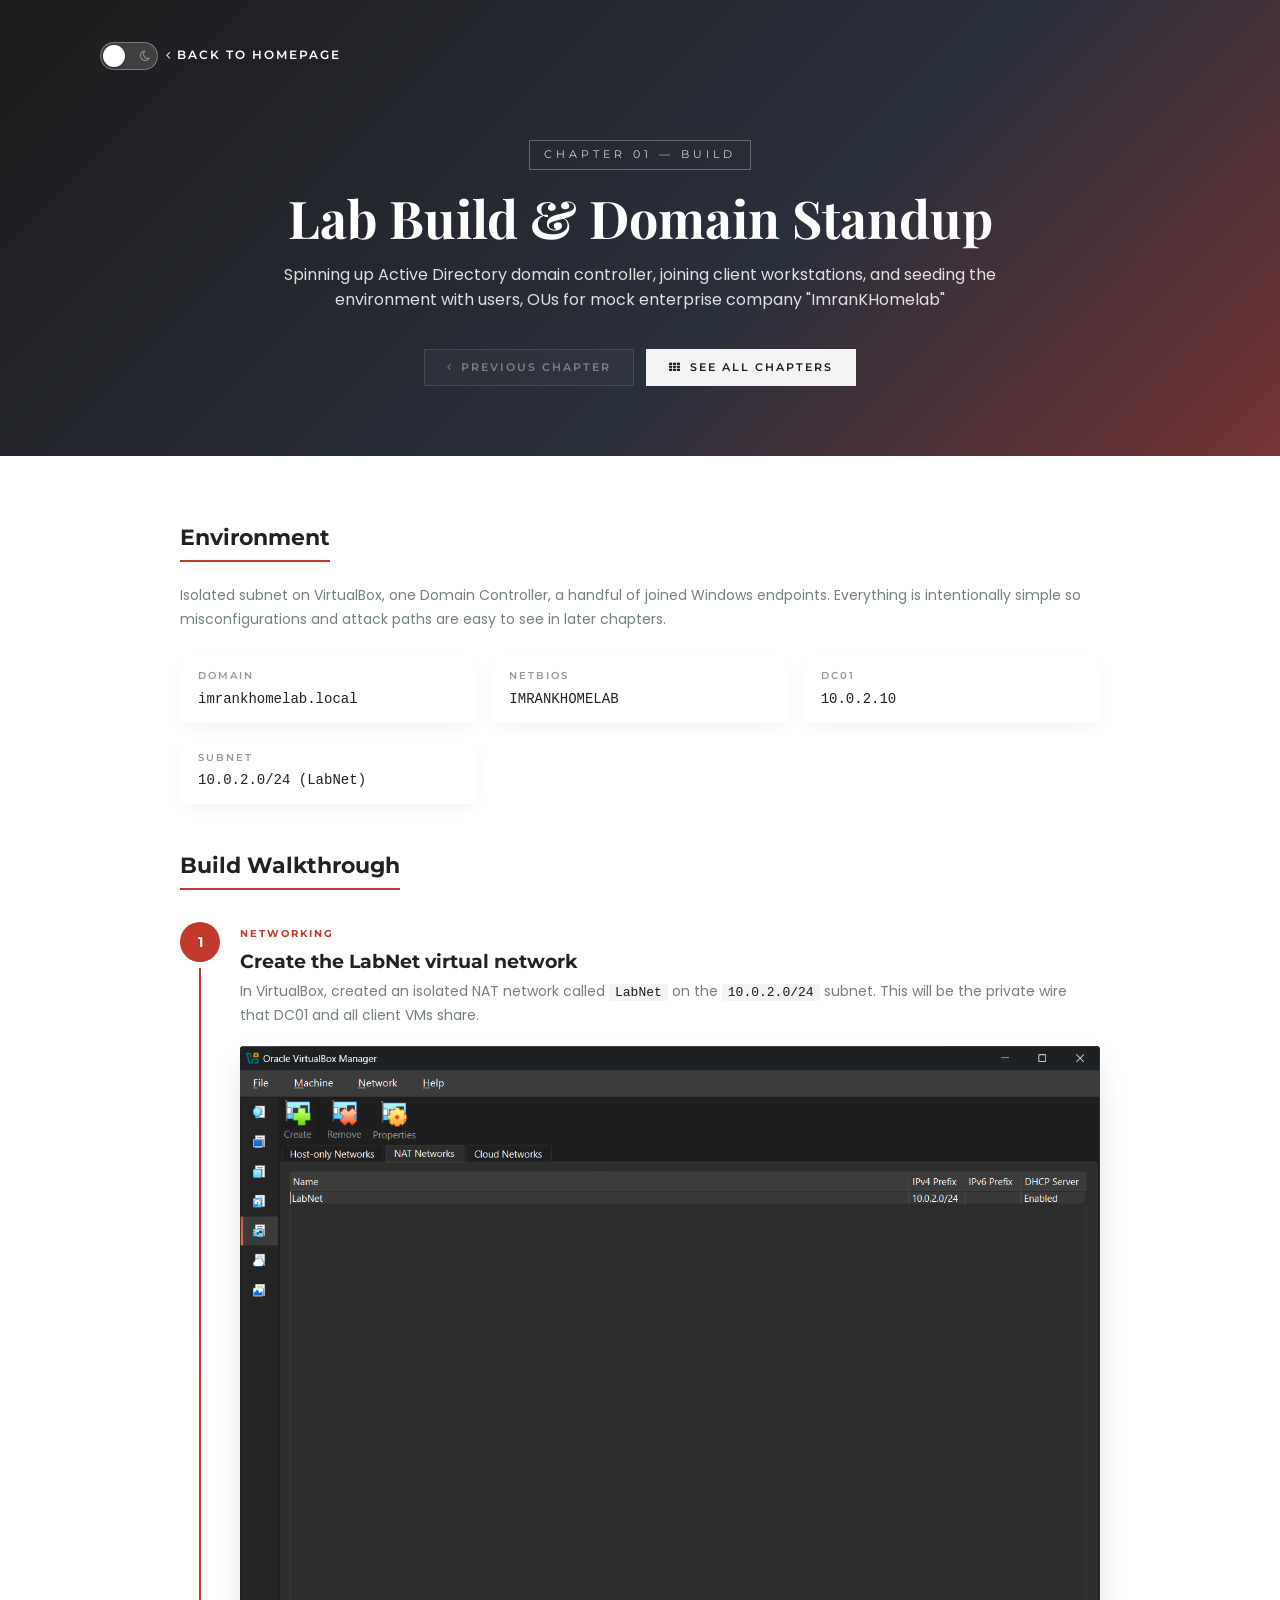
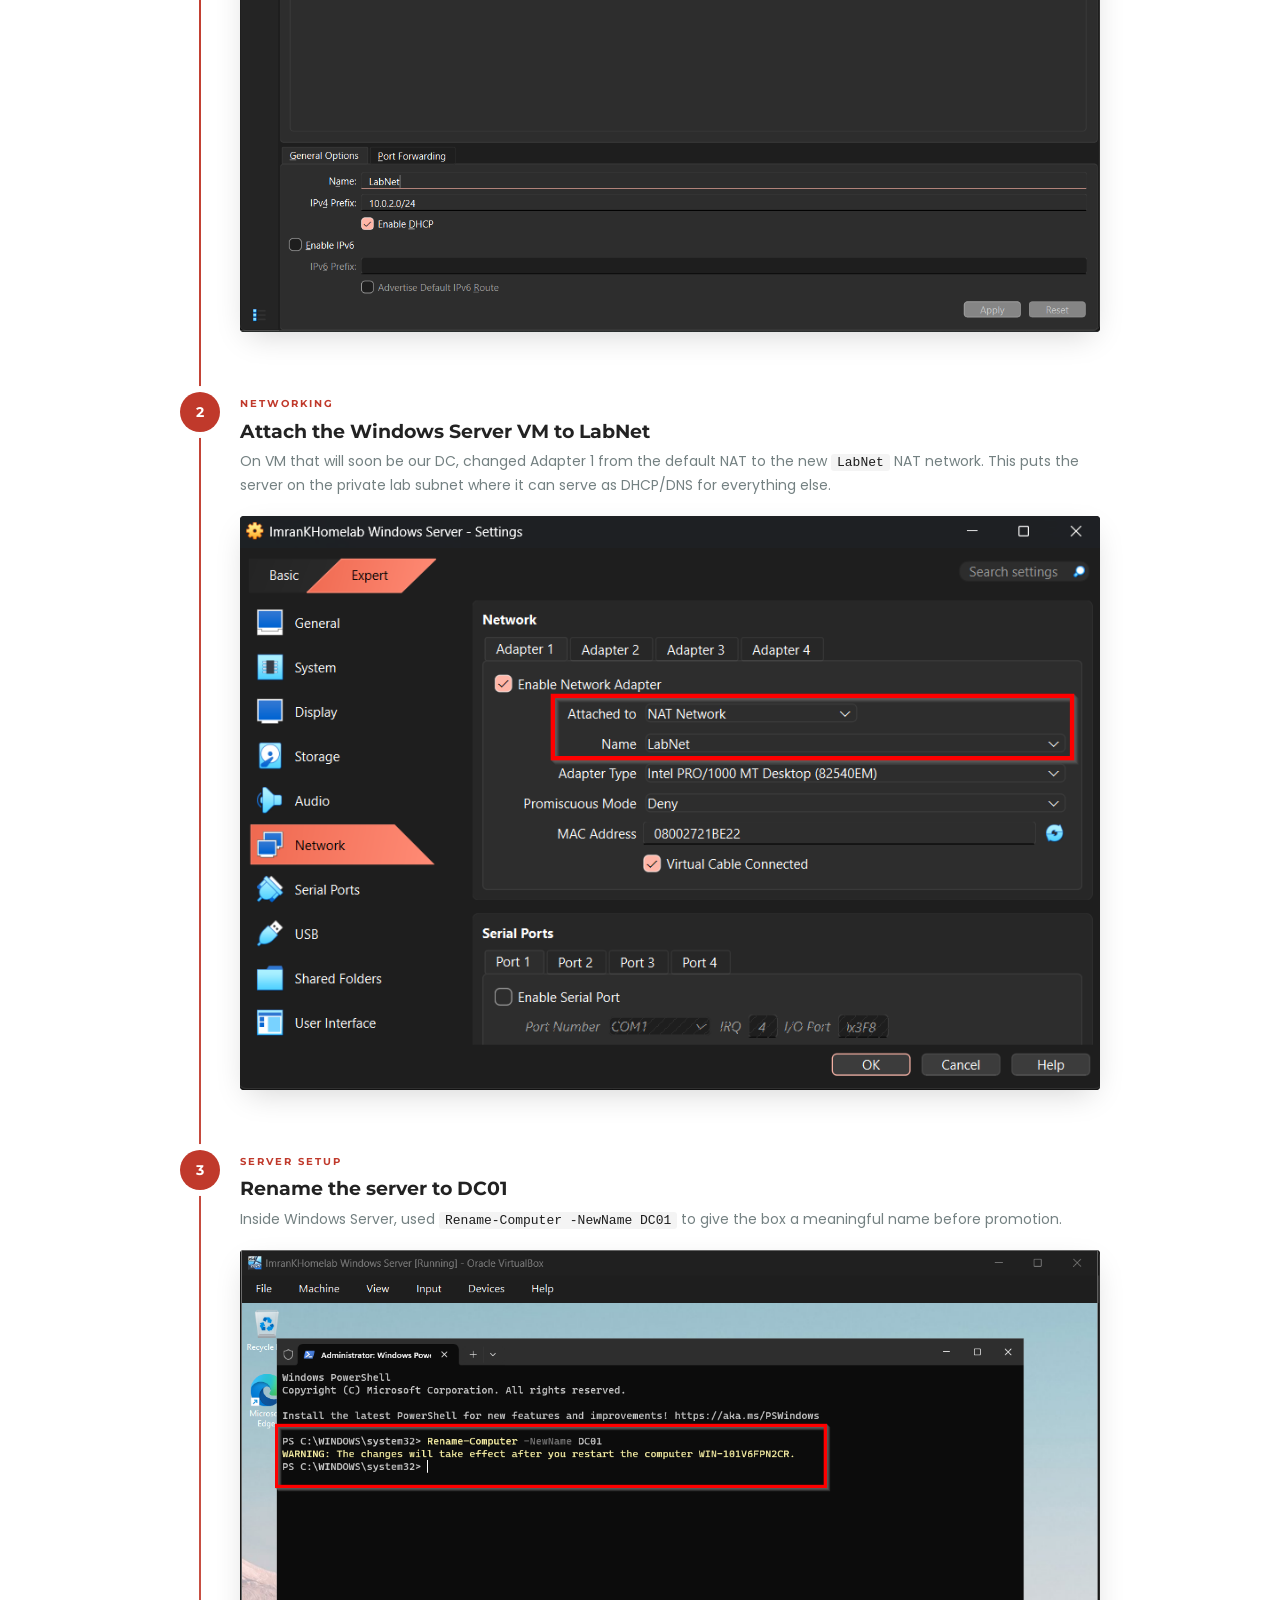
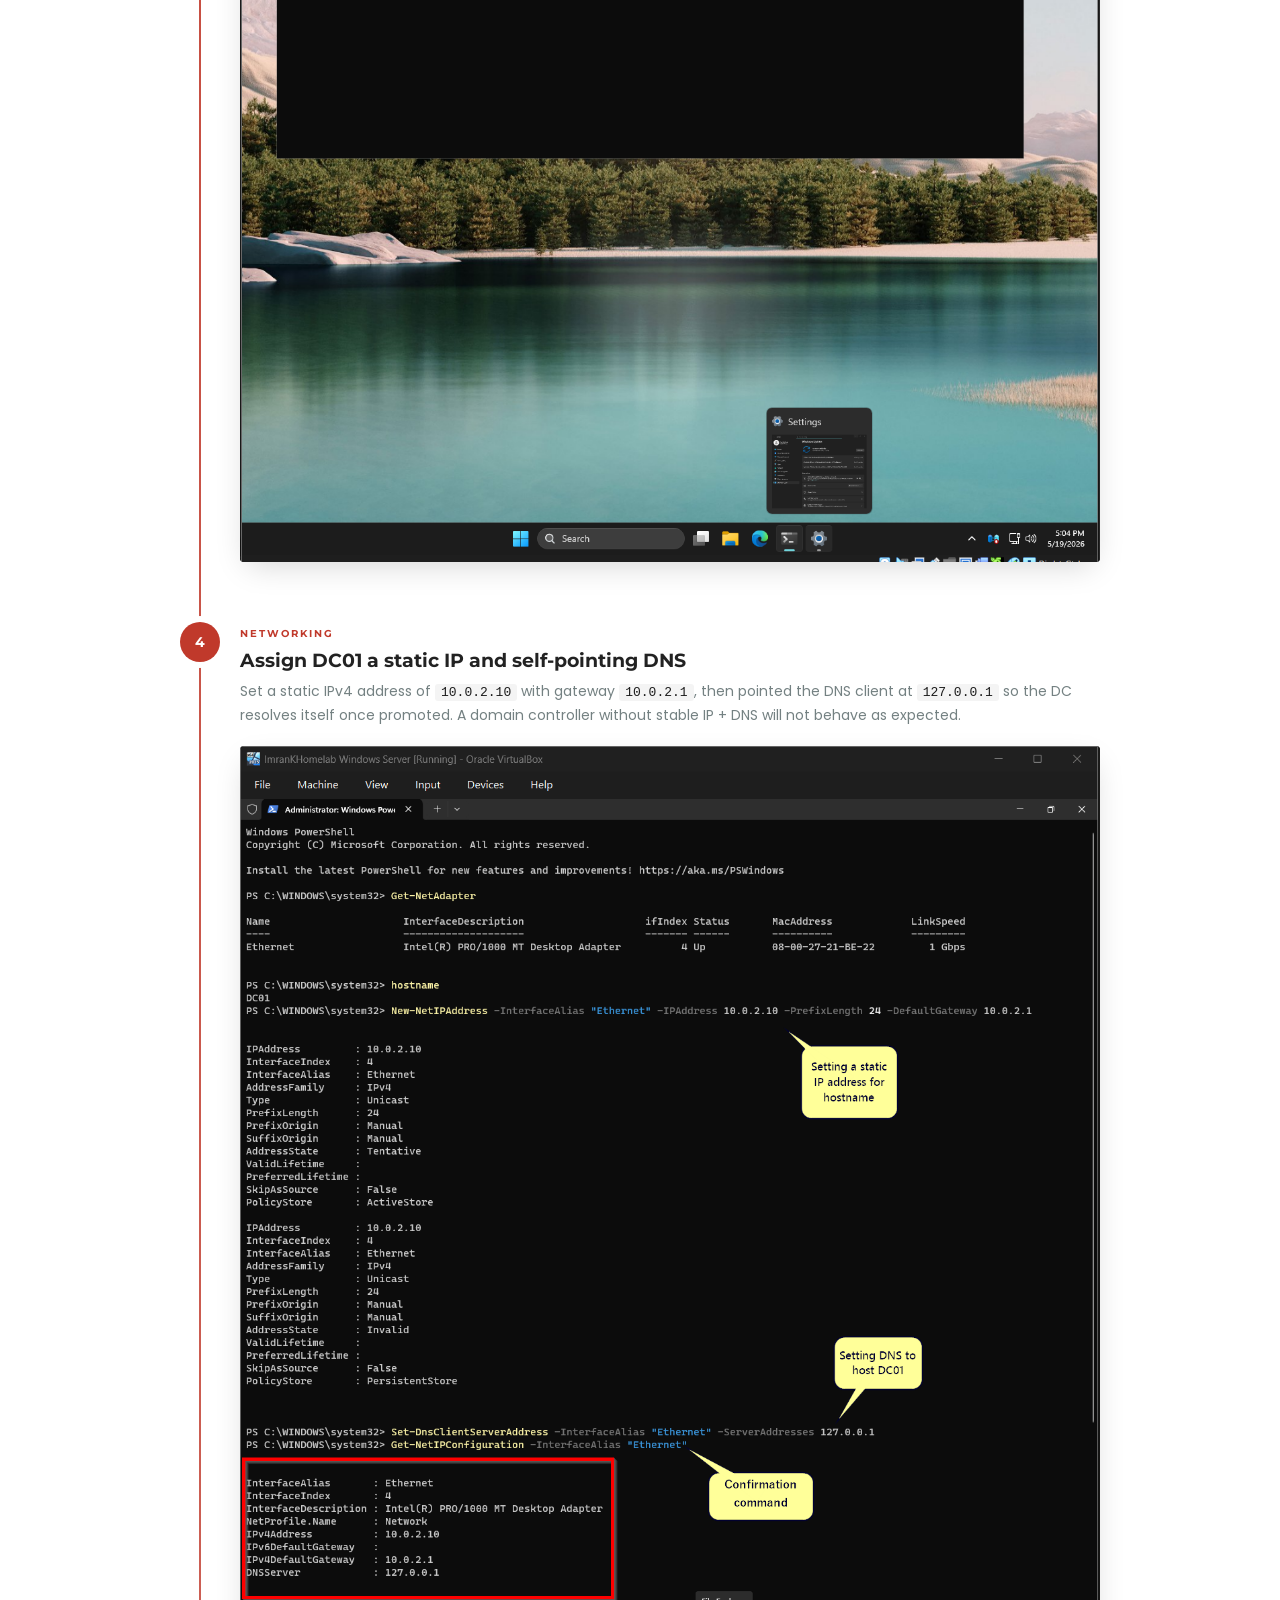
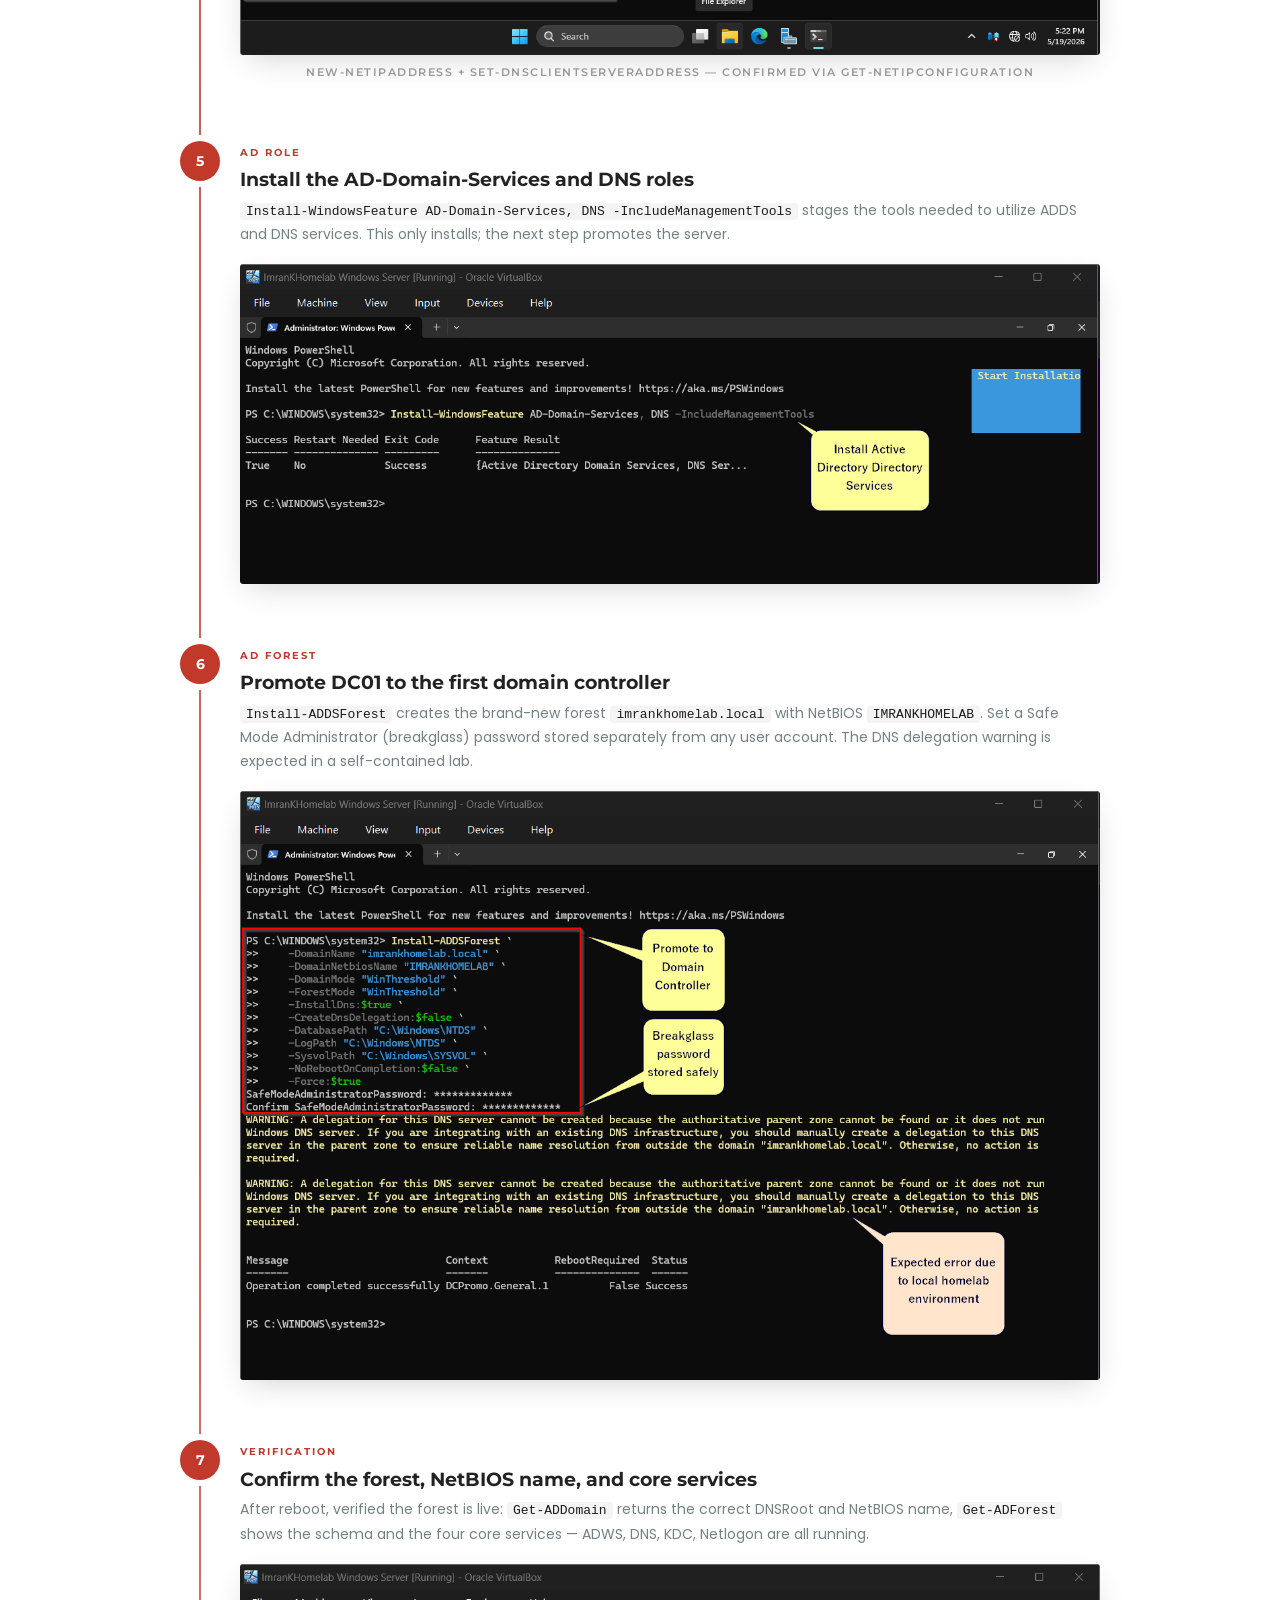
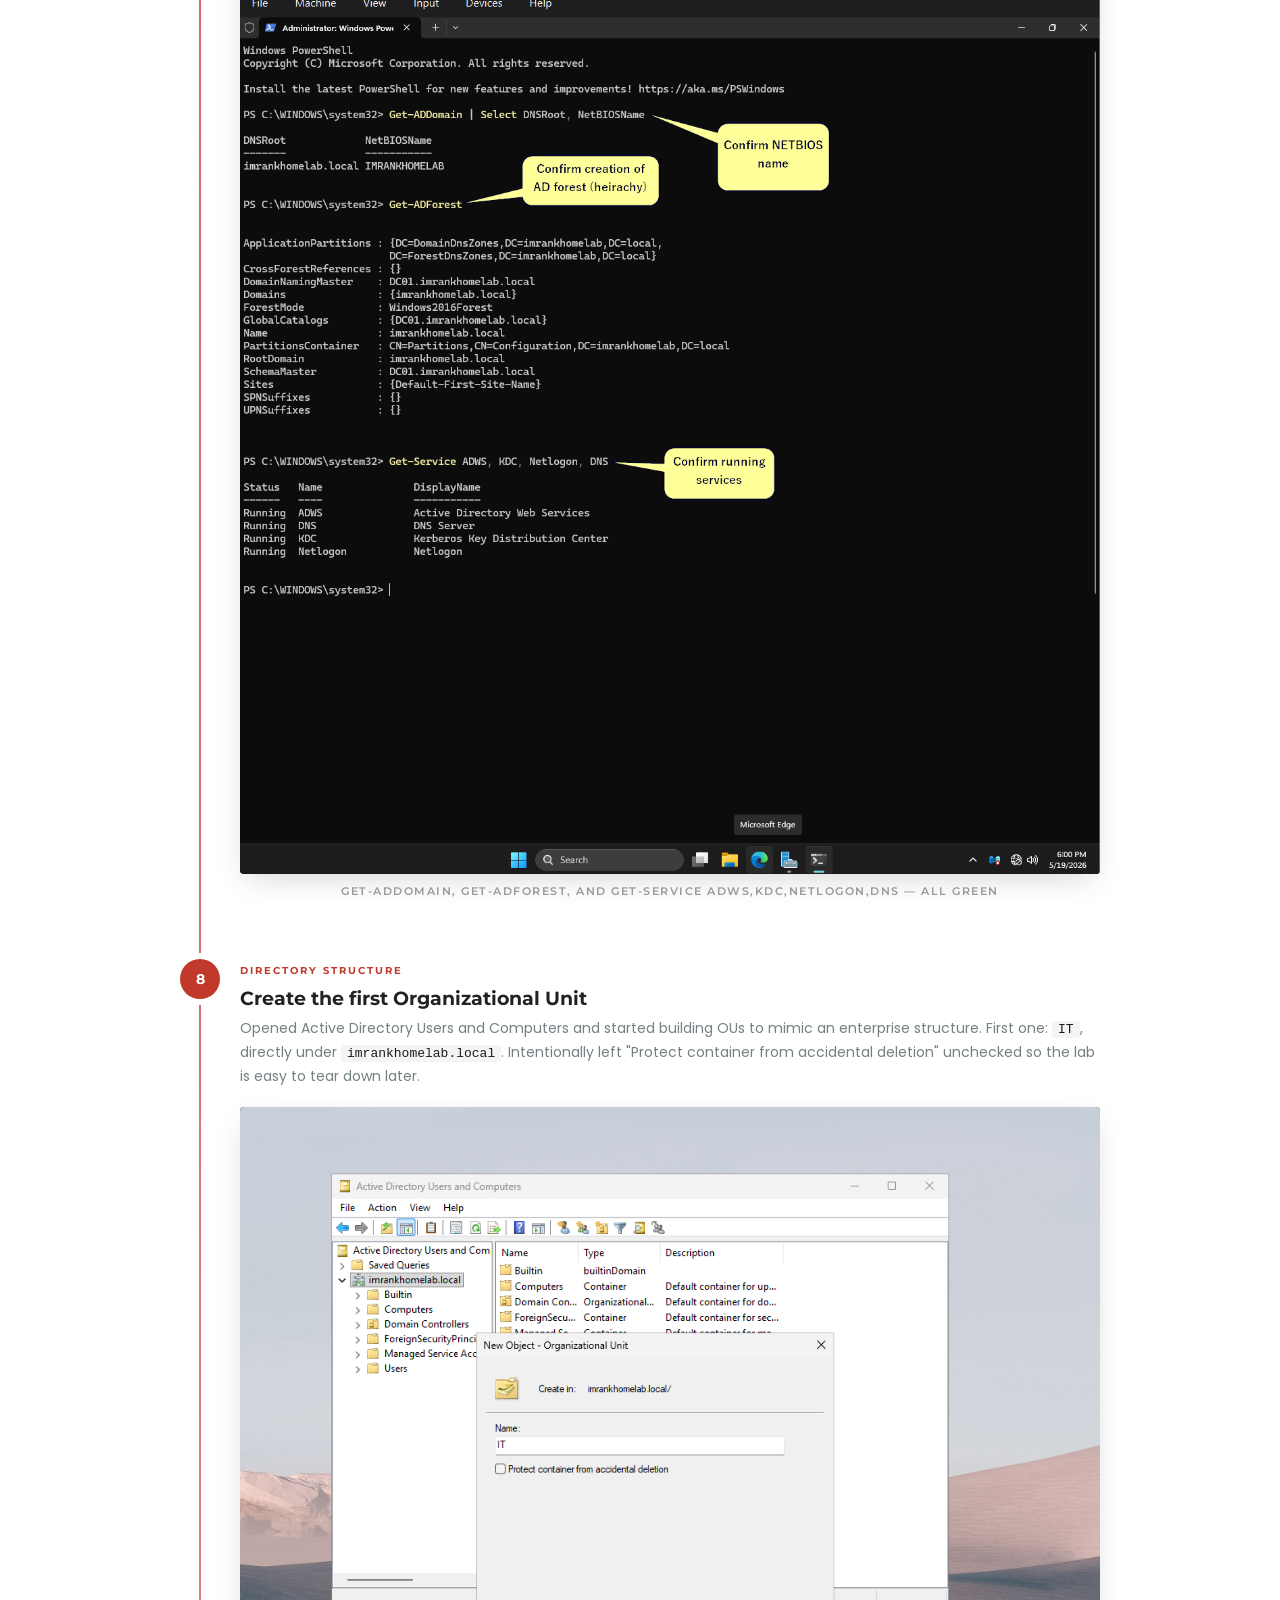
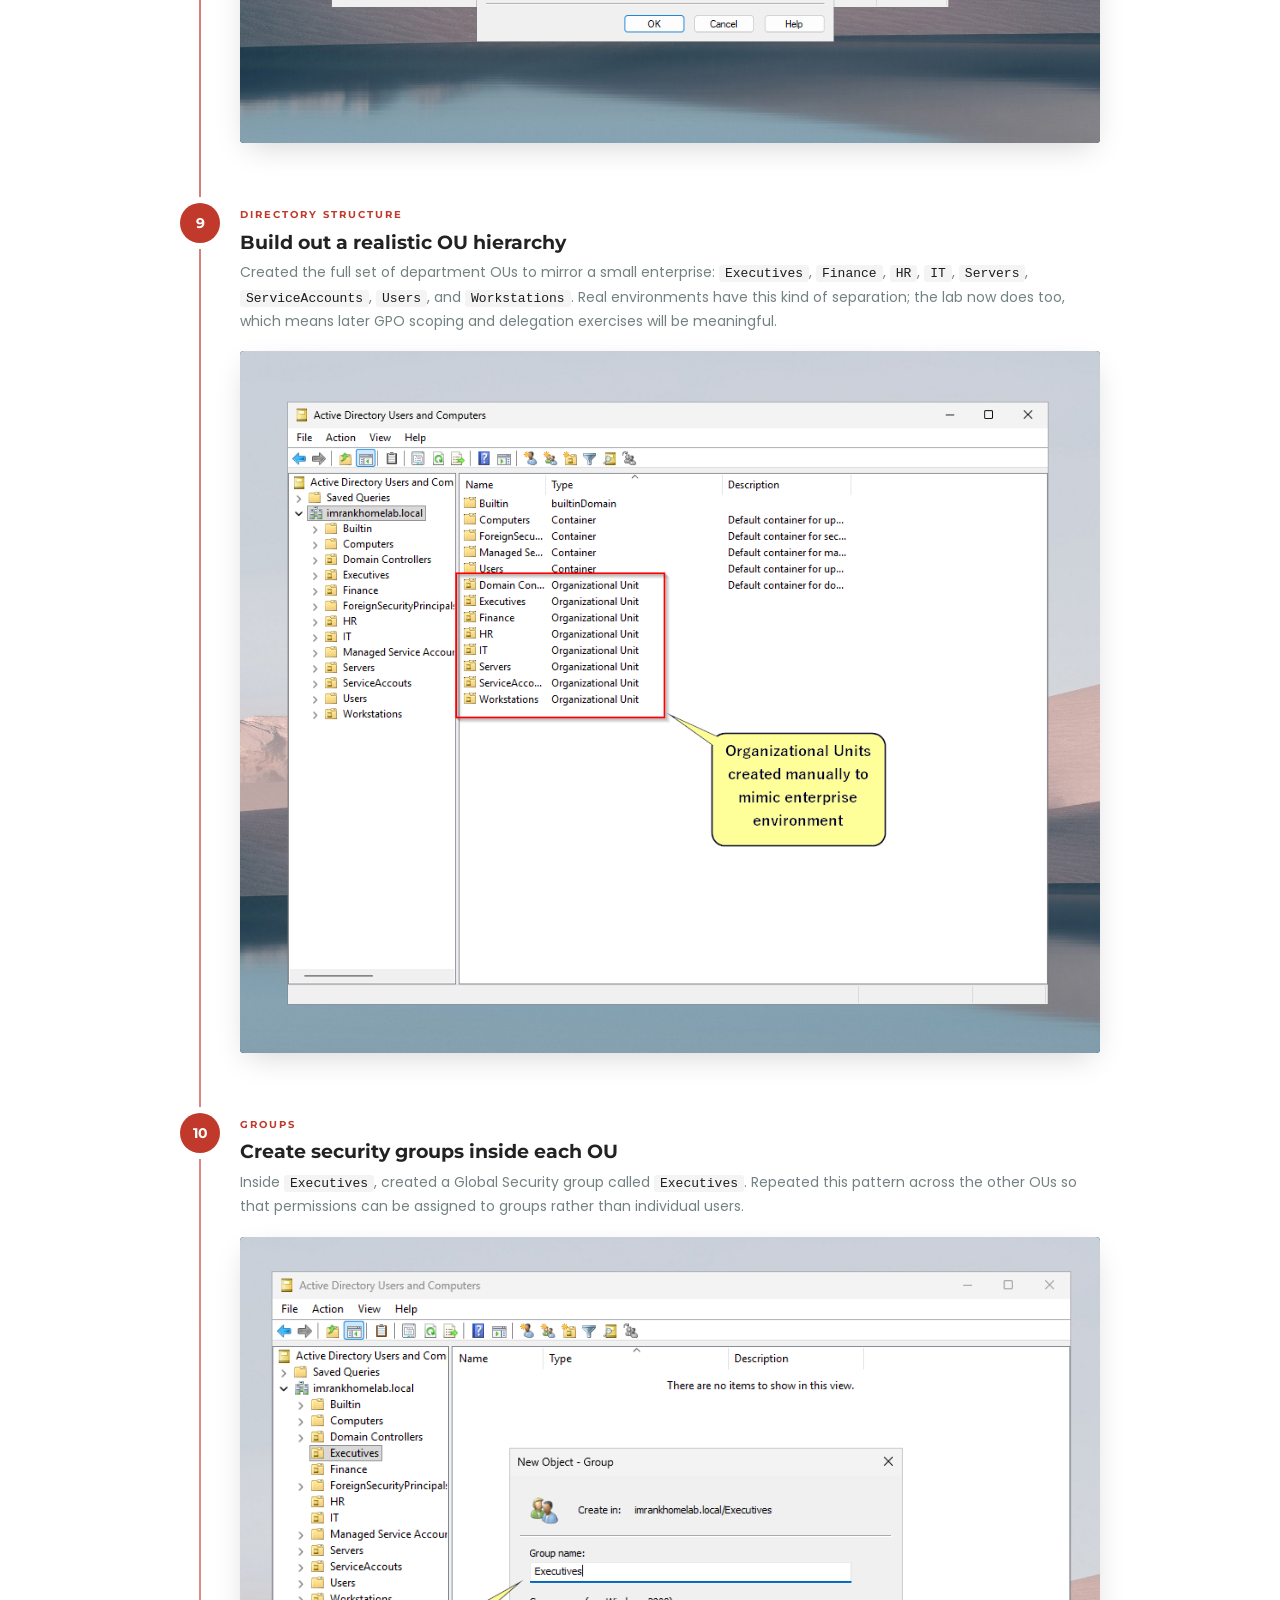
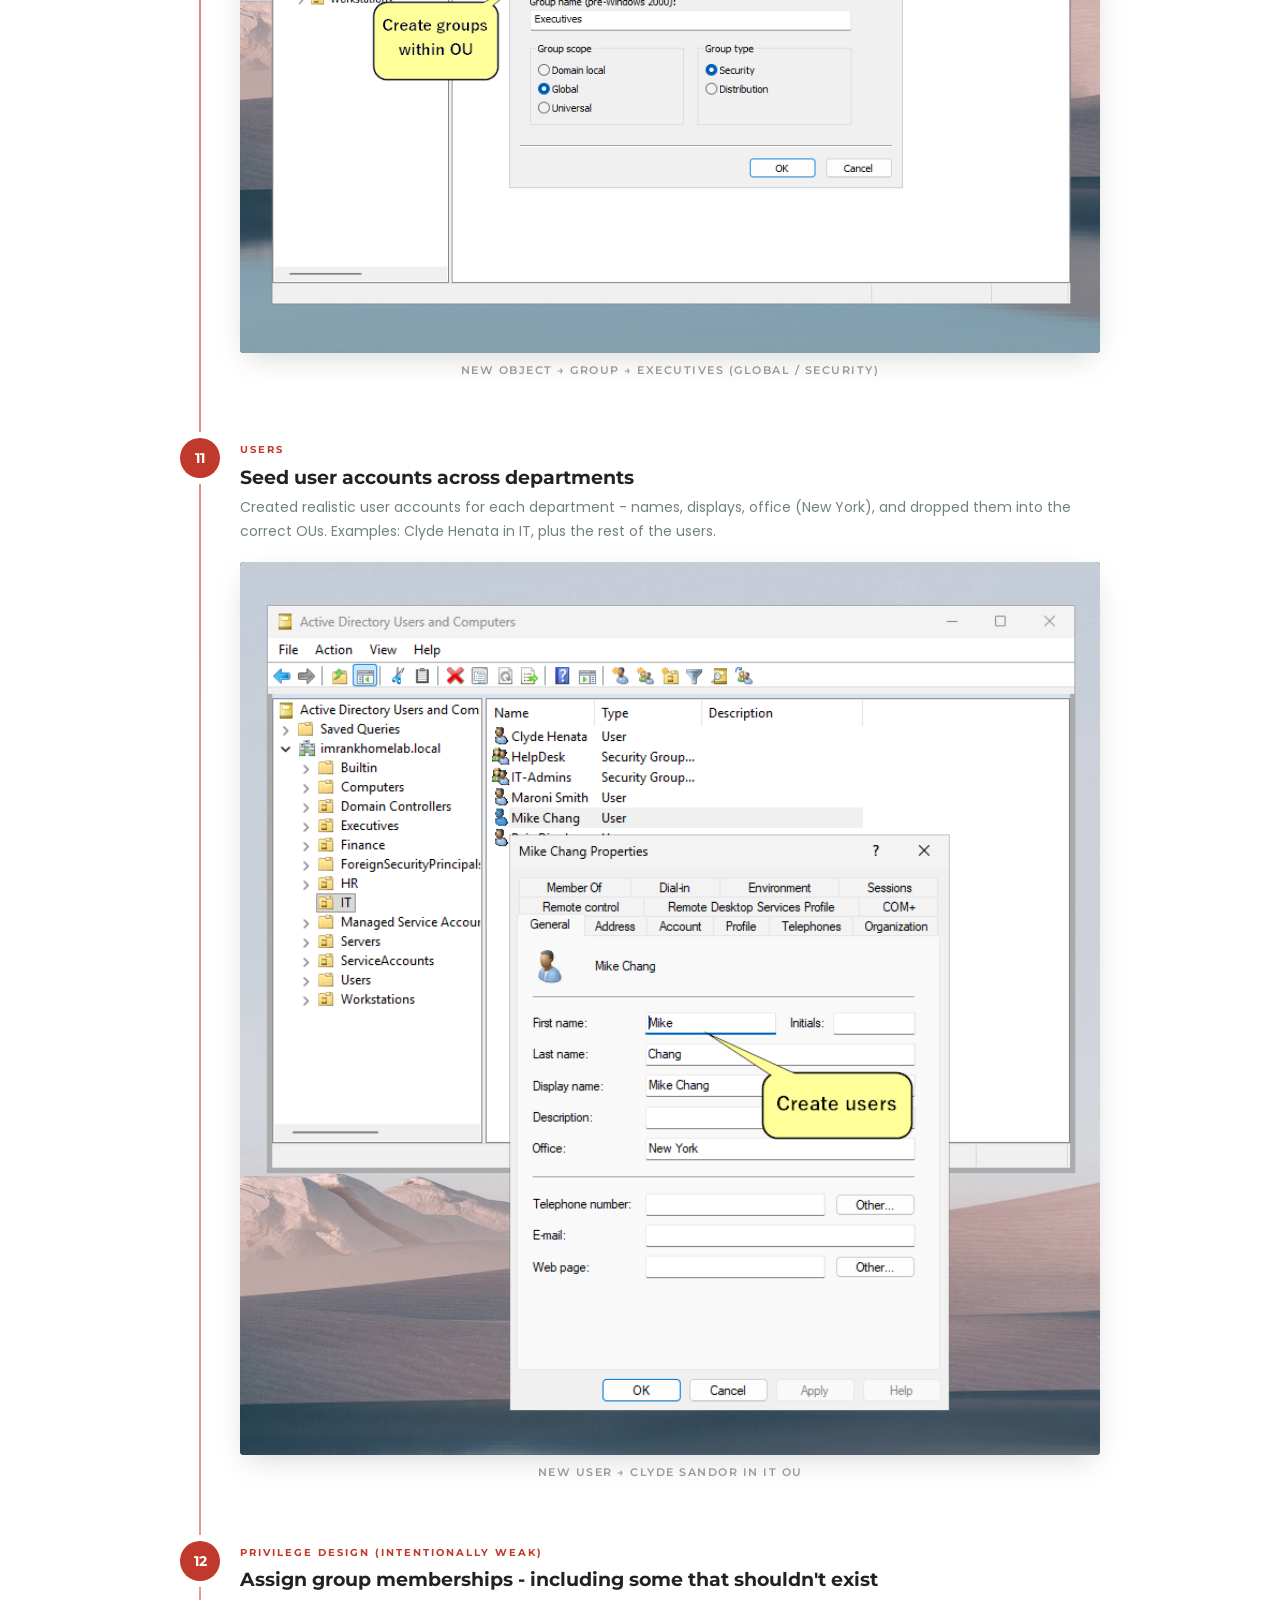
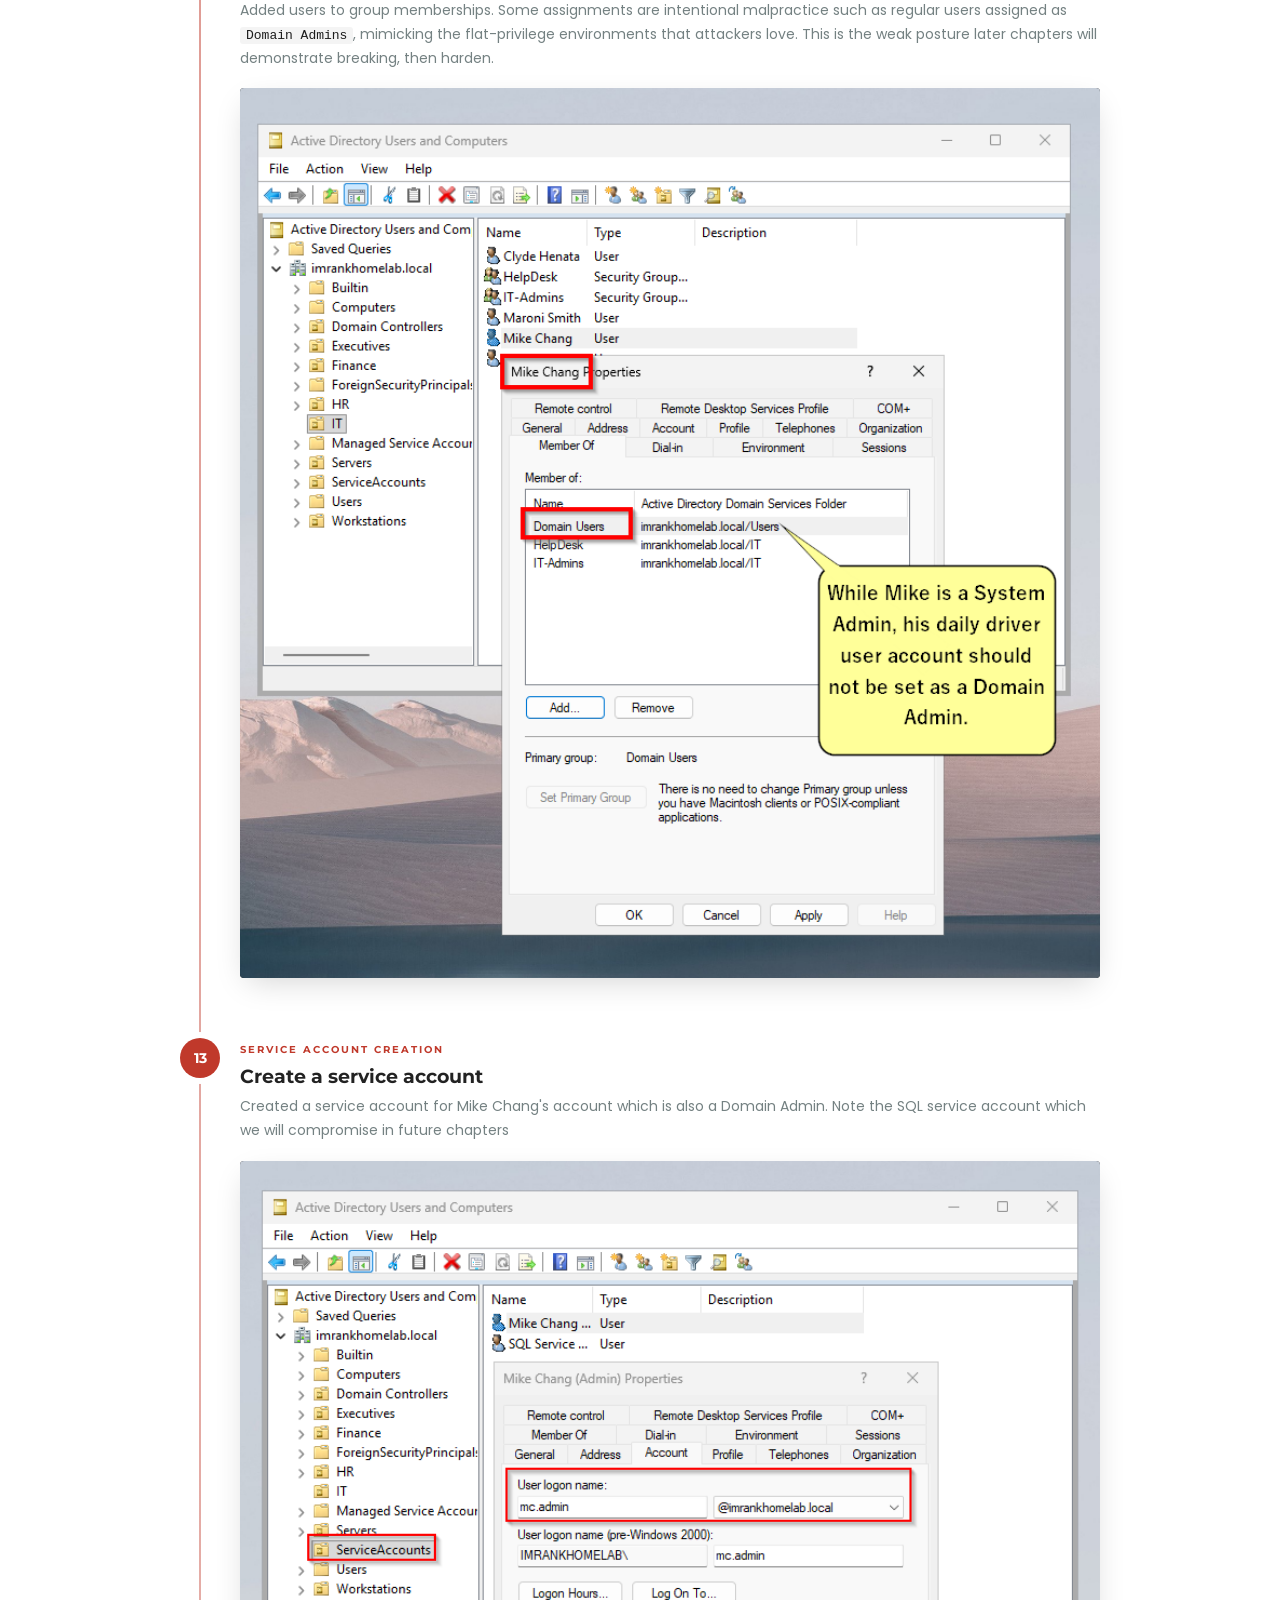
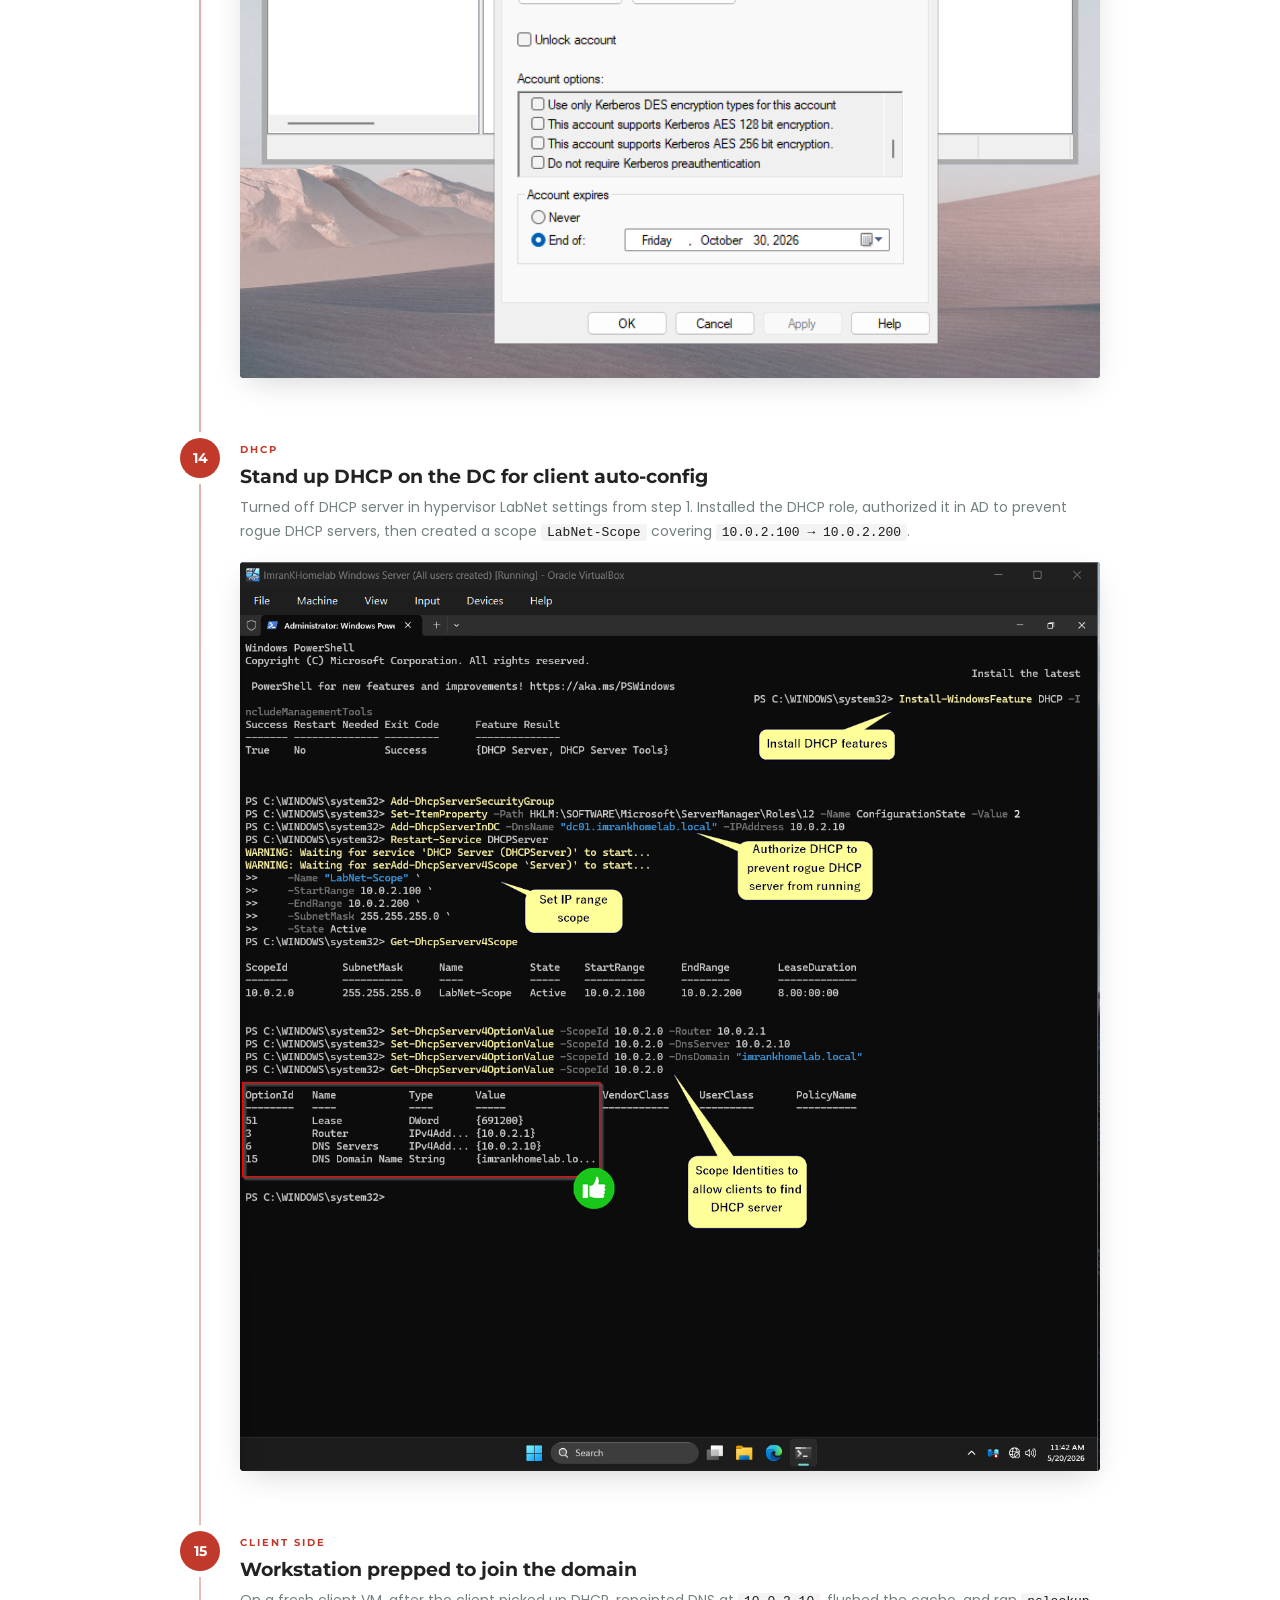
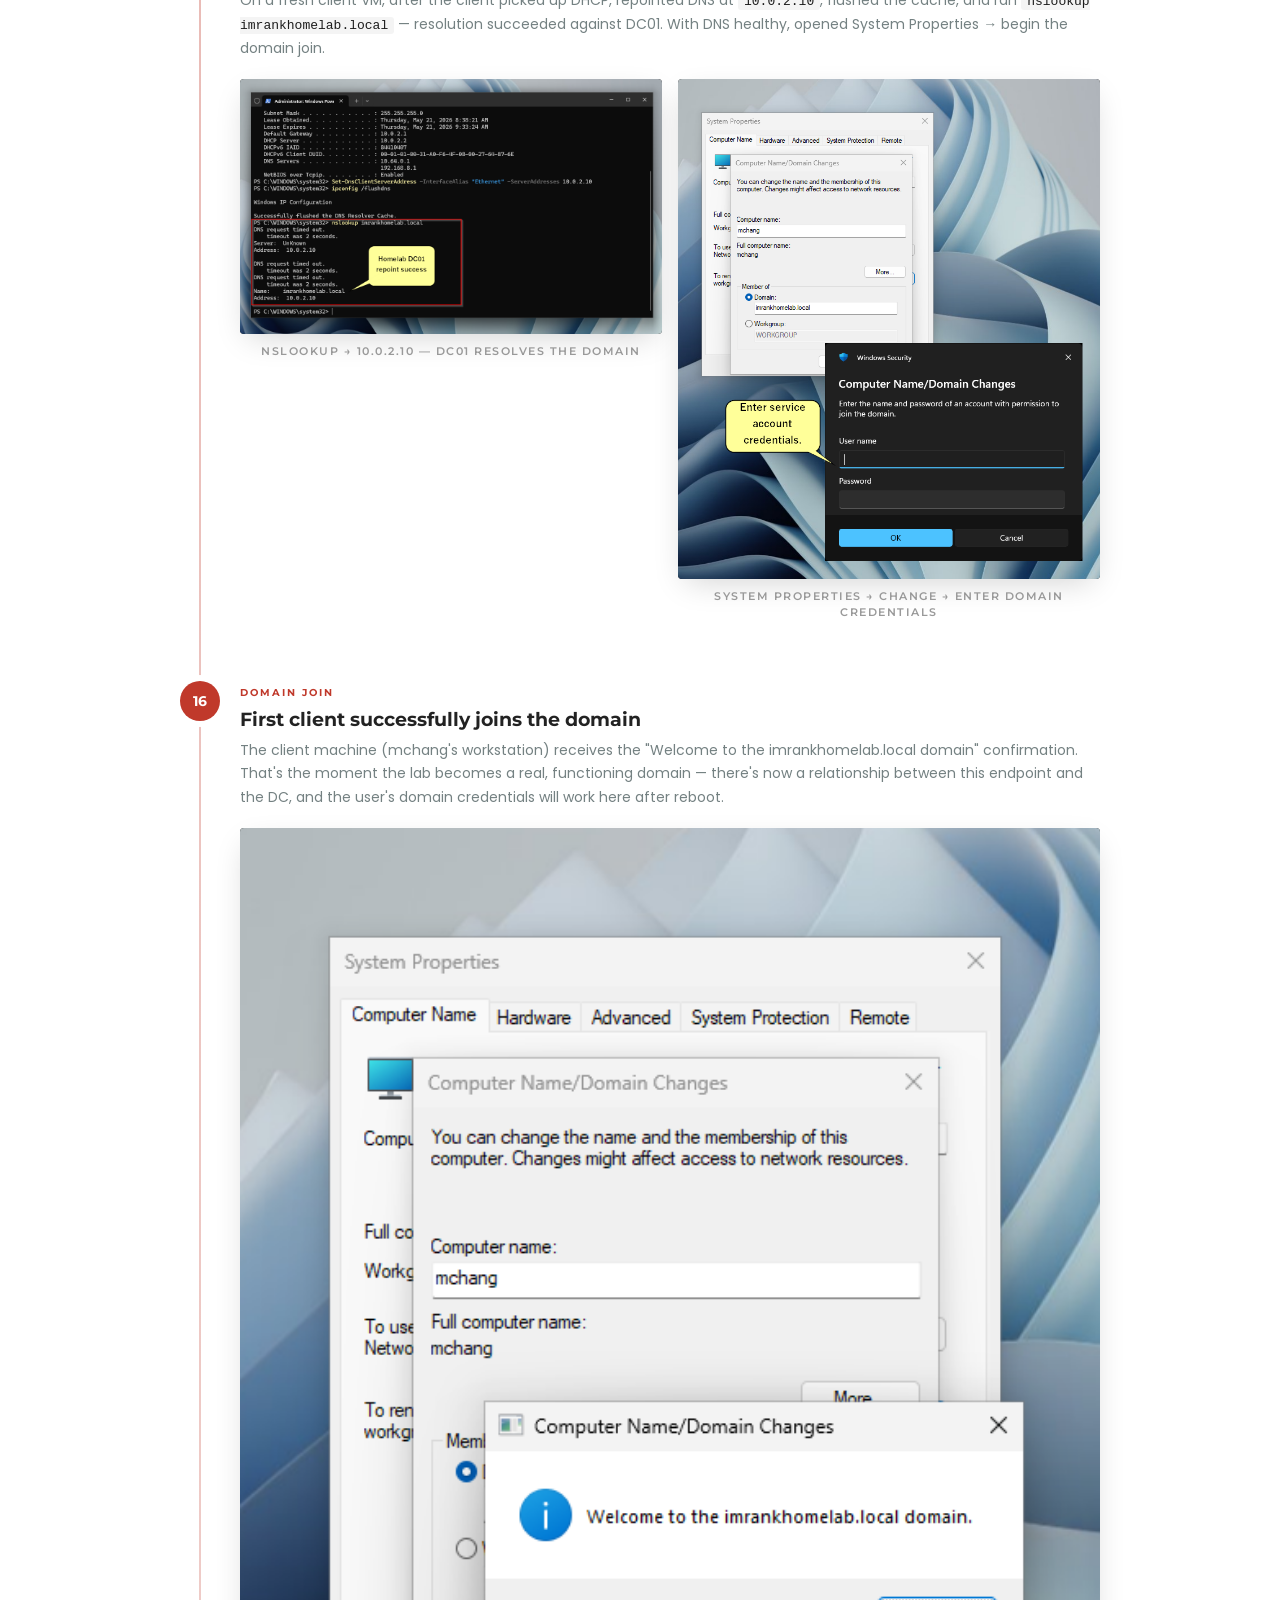
==== commit 2e47ac29: "Add files via upload" ====
--- a/homelab/chapter-1.html
+++ b/homelab/chapter-1.html
@@ -56,7 +56,10 @@
                 <div class="chapter-nav">
                     <span class="chnav-btn chnav-disabled" aria-disabled="true"><i class="fa fa-angle-left" aria-hidden="true"></i> Previous Chapter</span>
                     <a class="chnav-btn chnav-primary" href="../index.html#homelab"><i class="fa fa-th" aria-hidden="true"></i> See All Chapters</a>
+                    <!---
                     <a class="chnav-btn" href="chapter-2.html">Next Chapter <i class="fa fa-angle-right" aria-hidden="true"></i></a>
+
+                -->
                 </div>
             </div>
         </section>
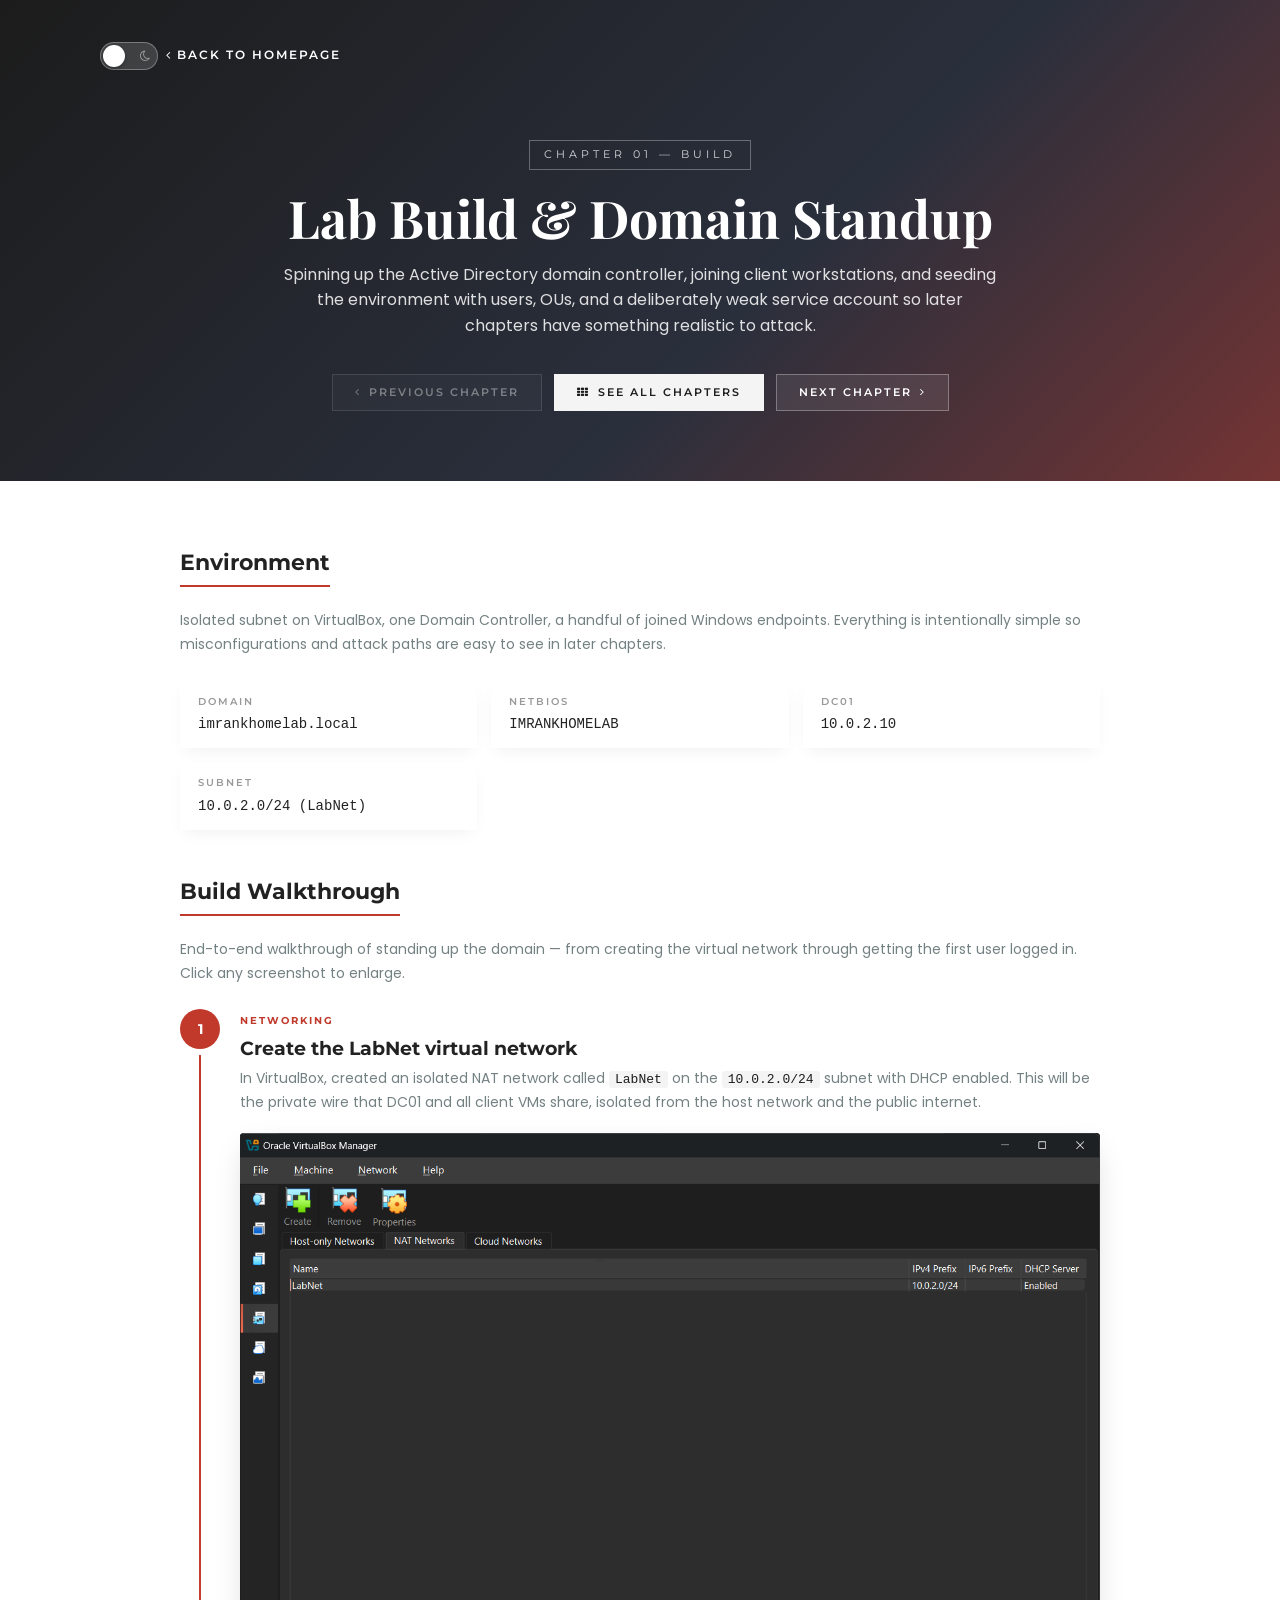
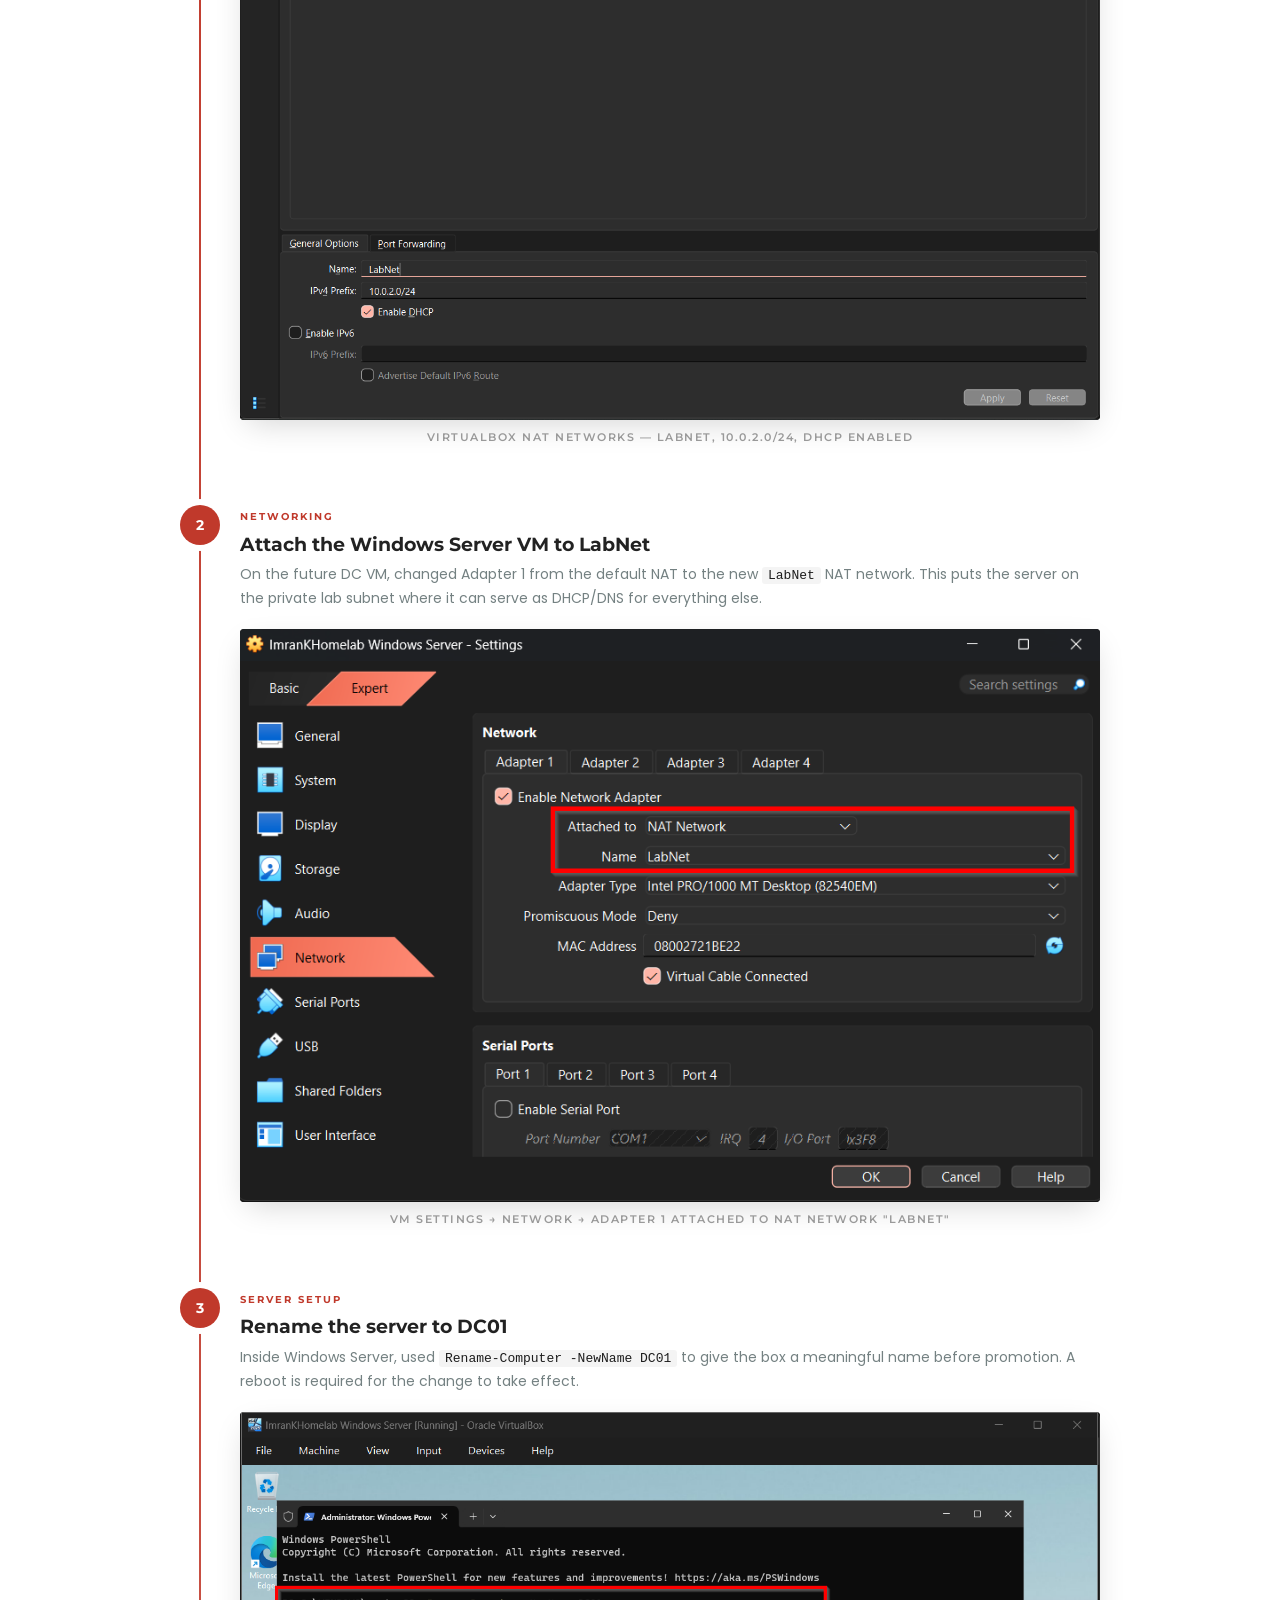
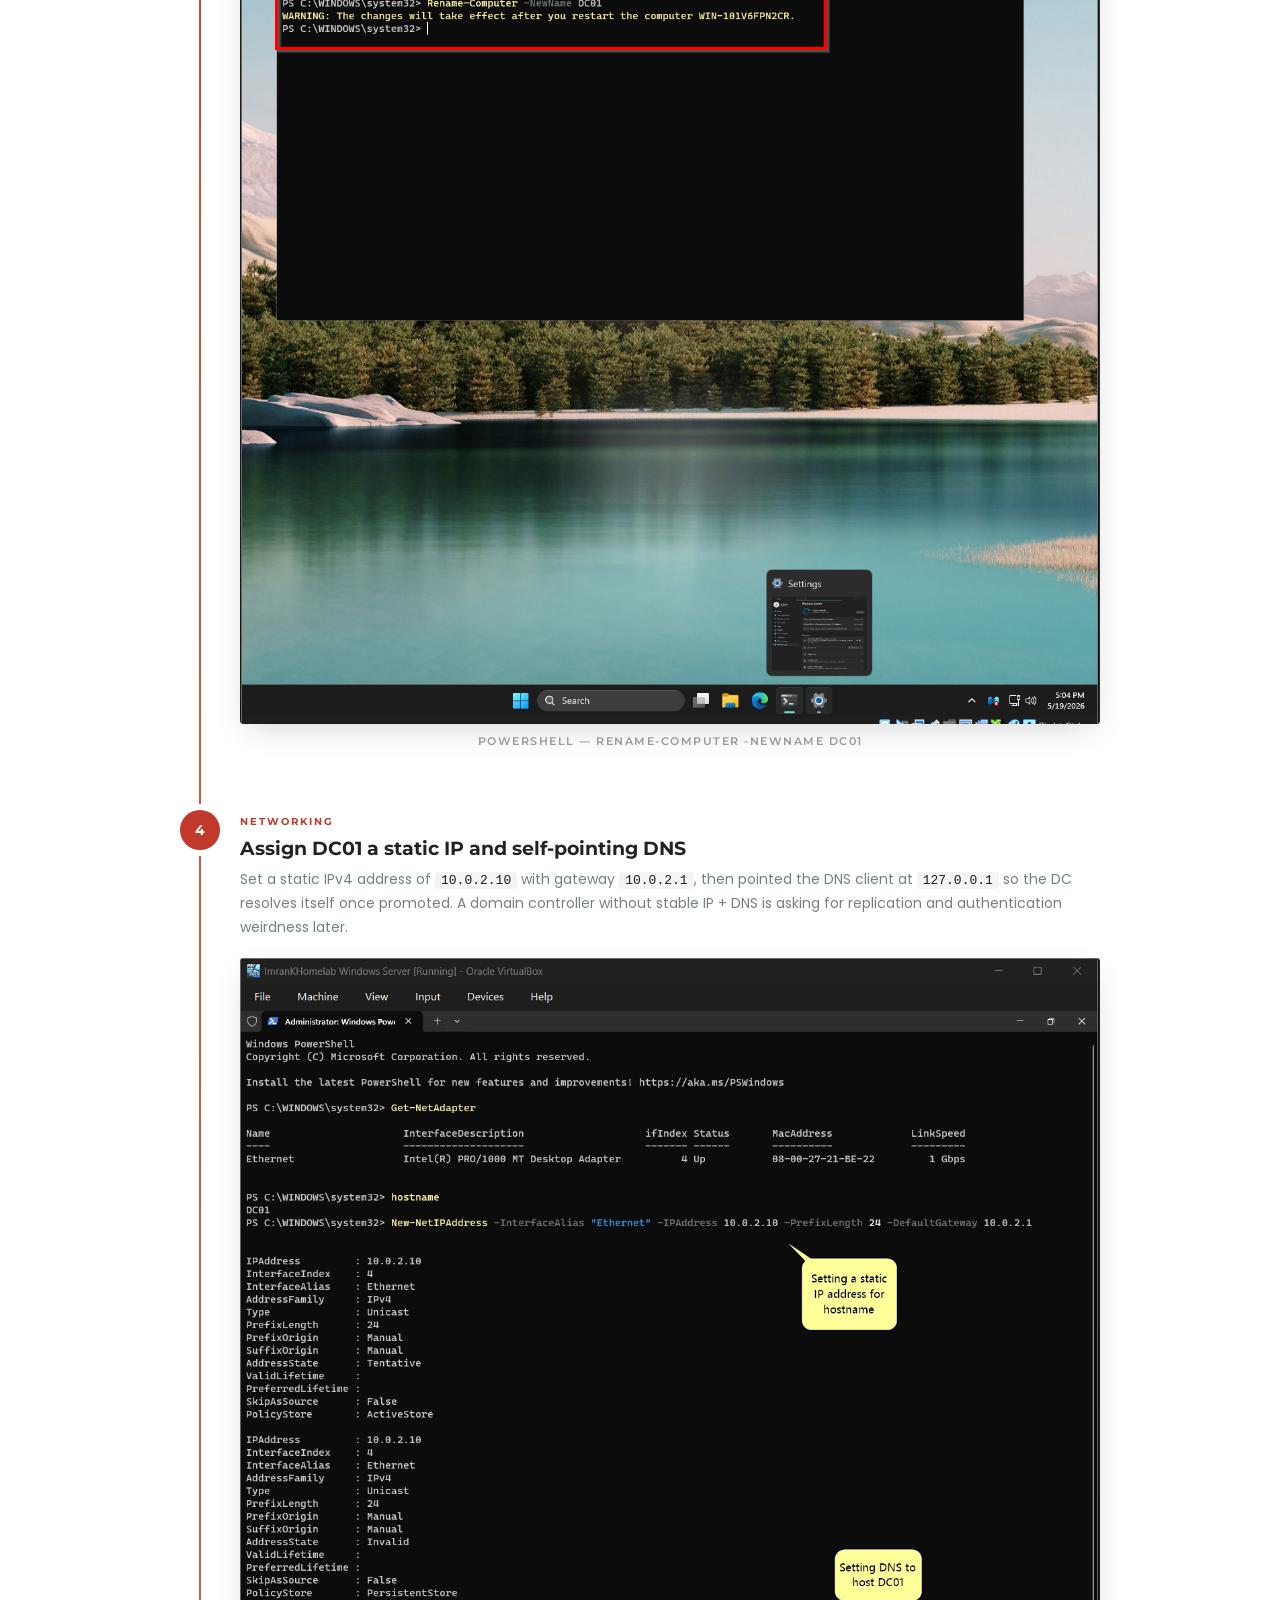
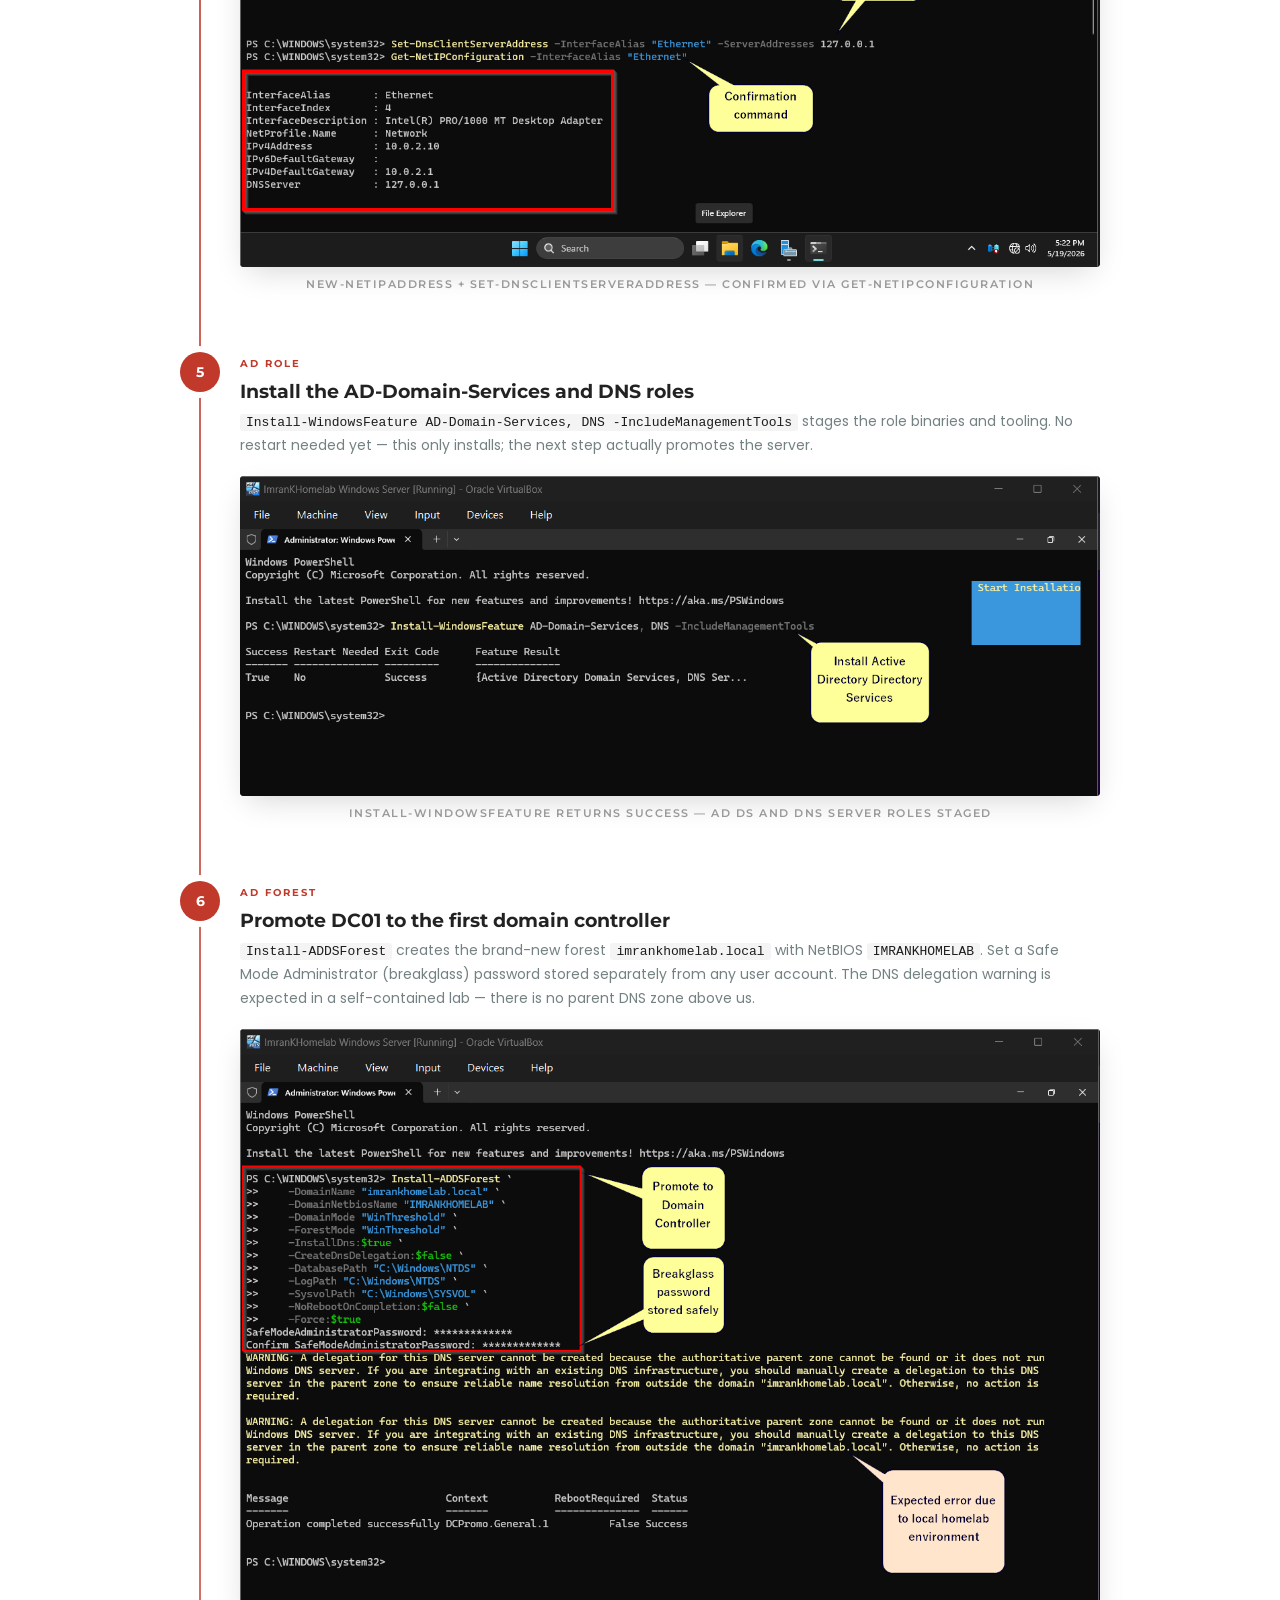
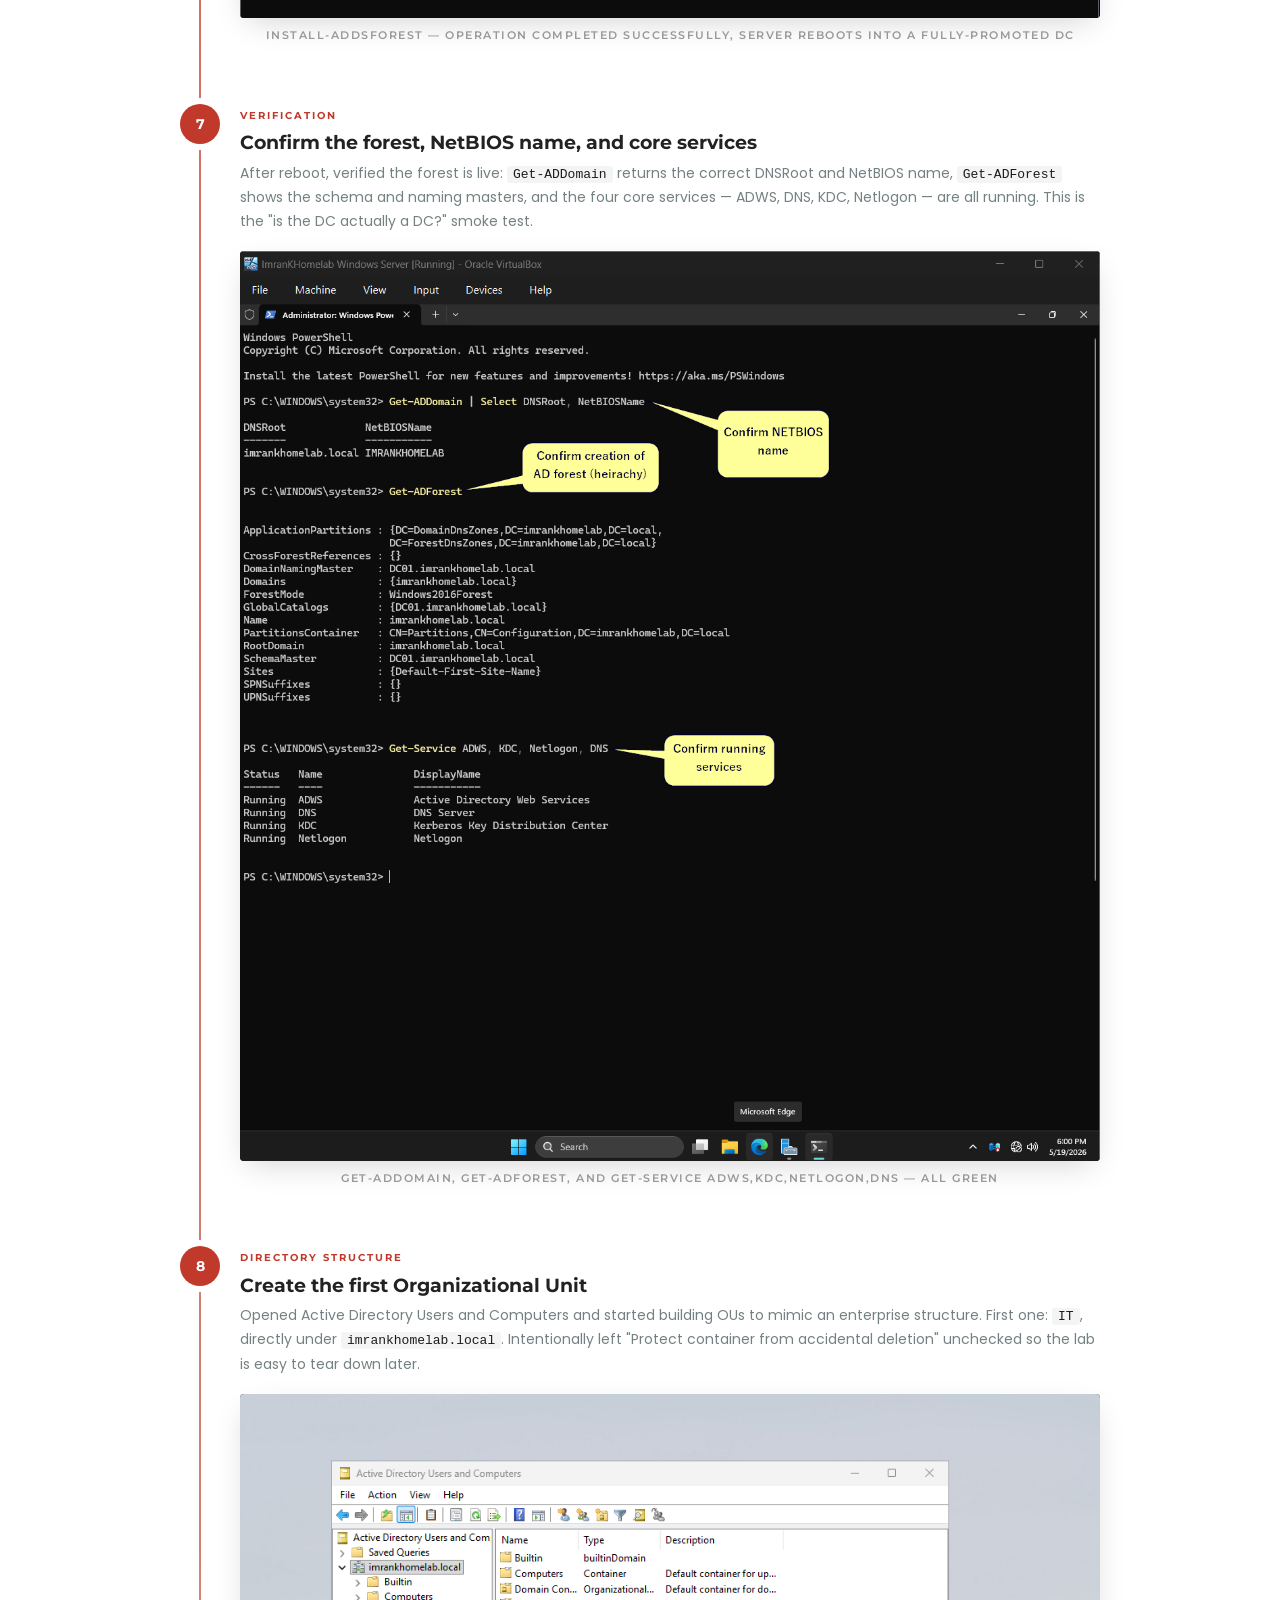
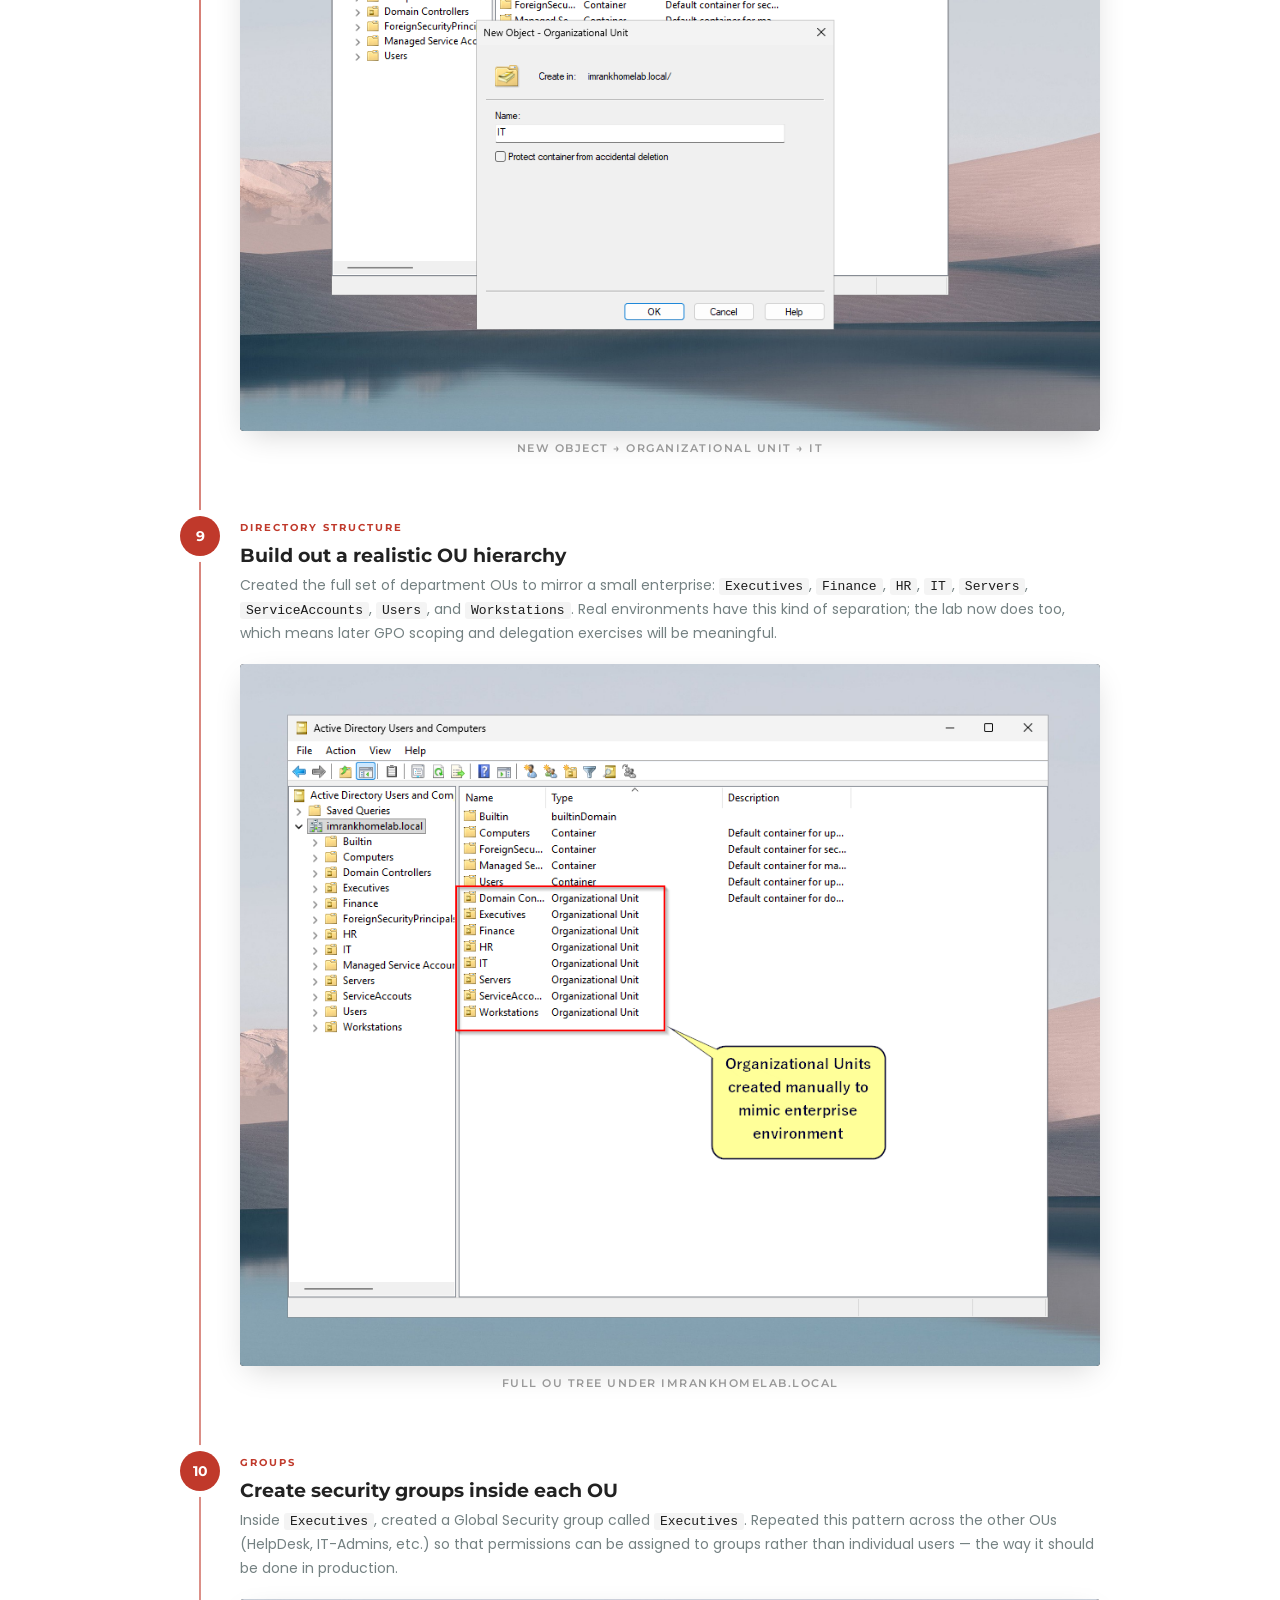
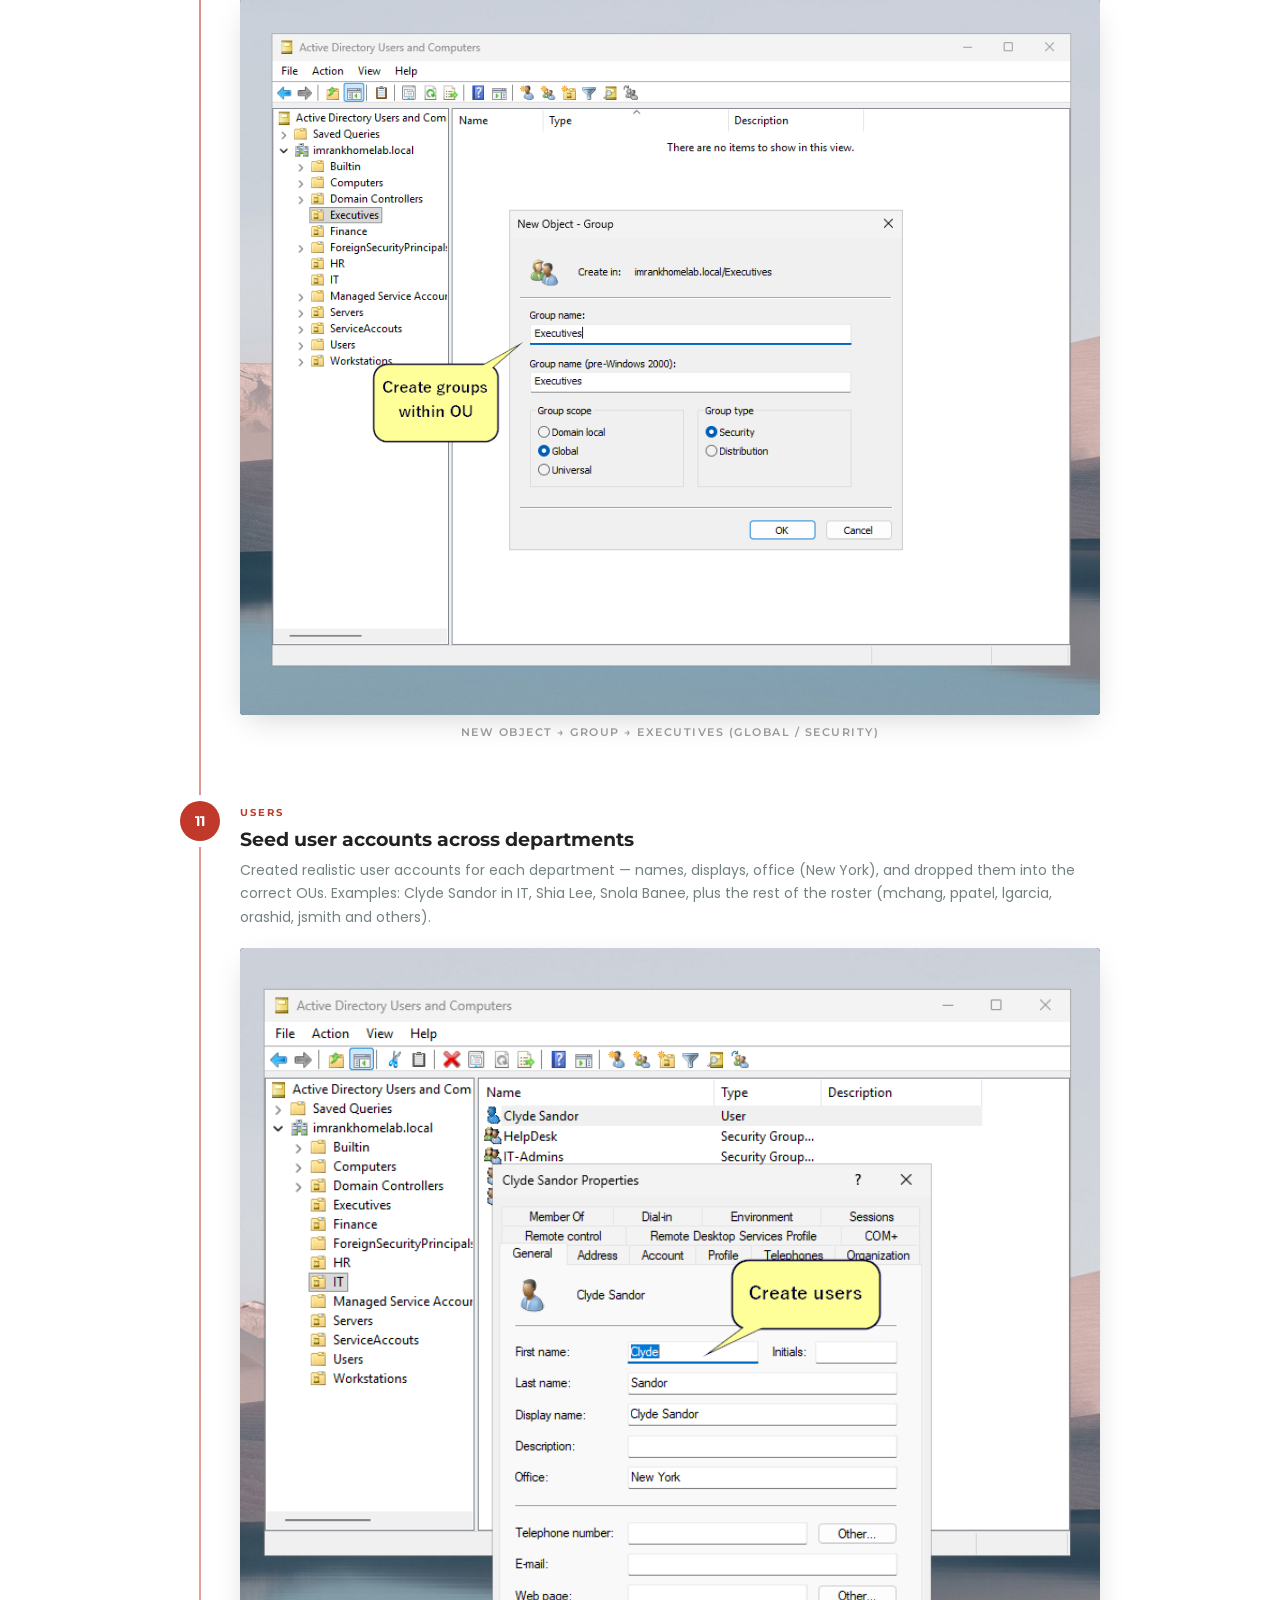
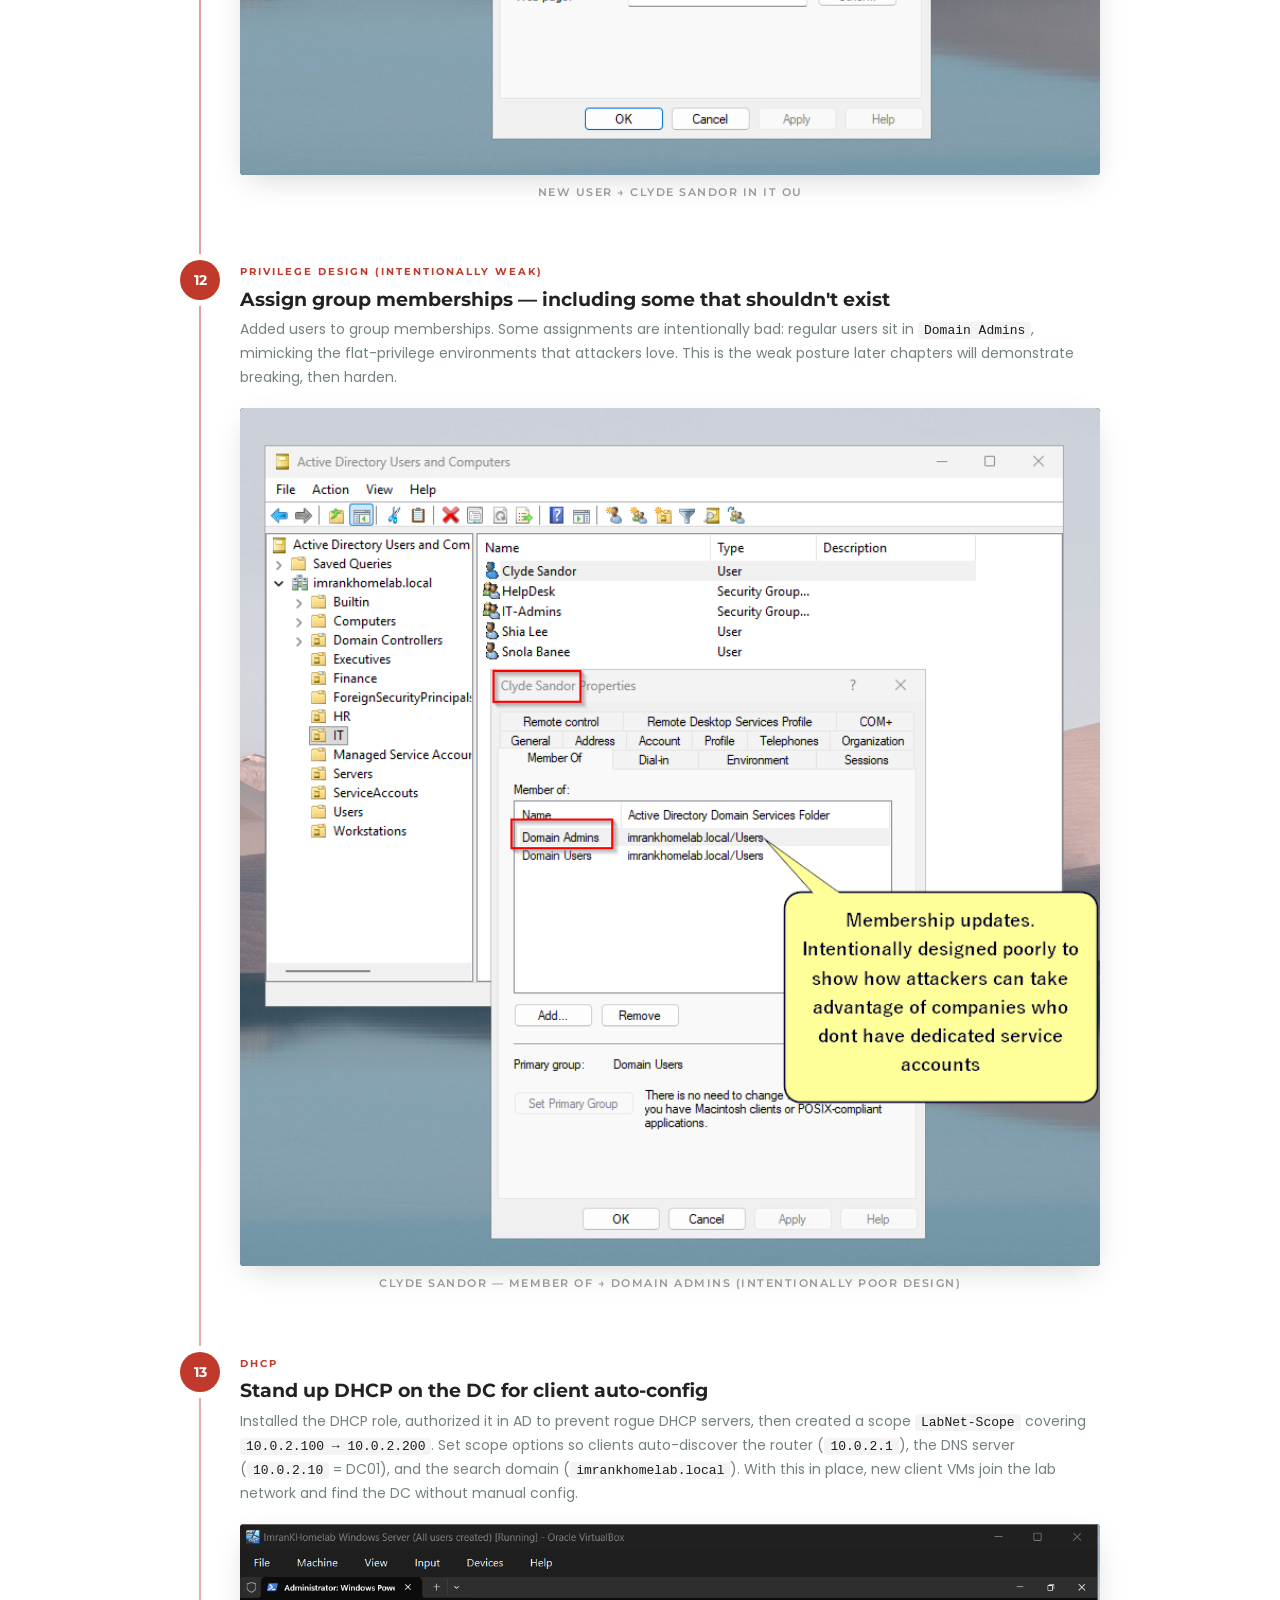
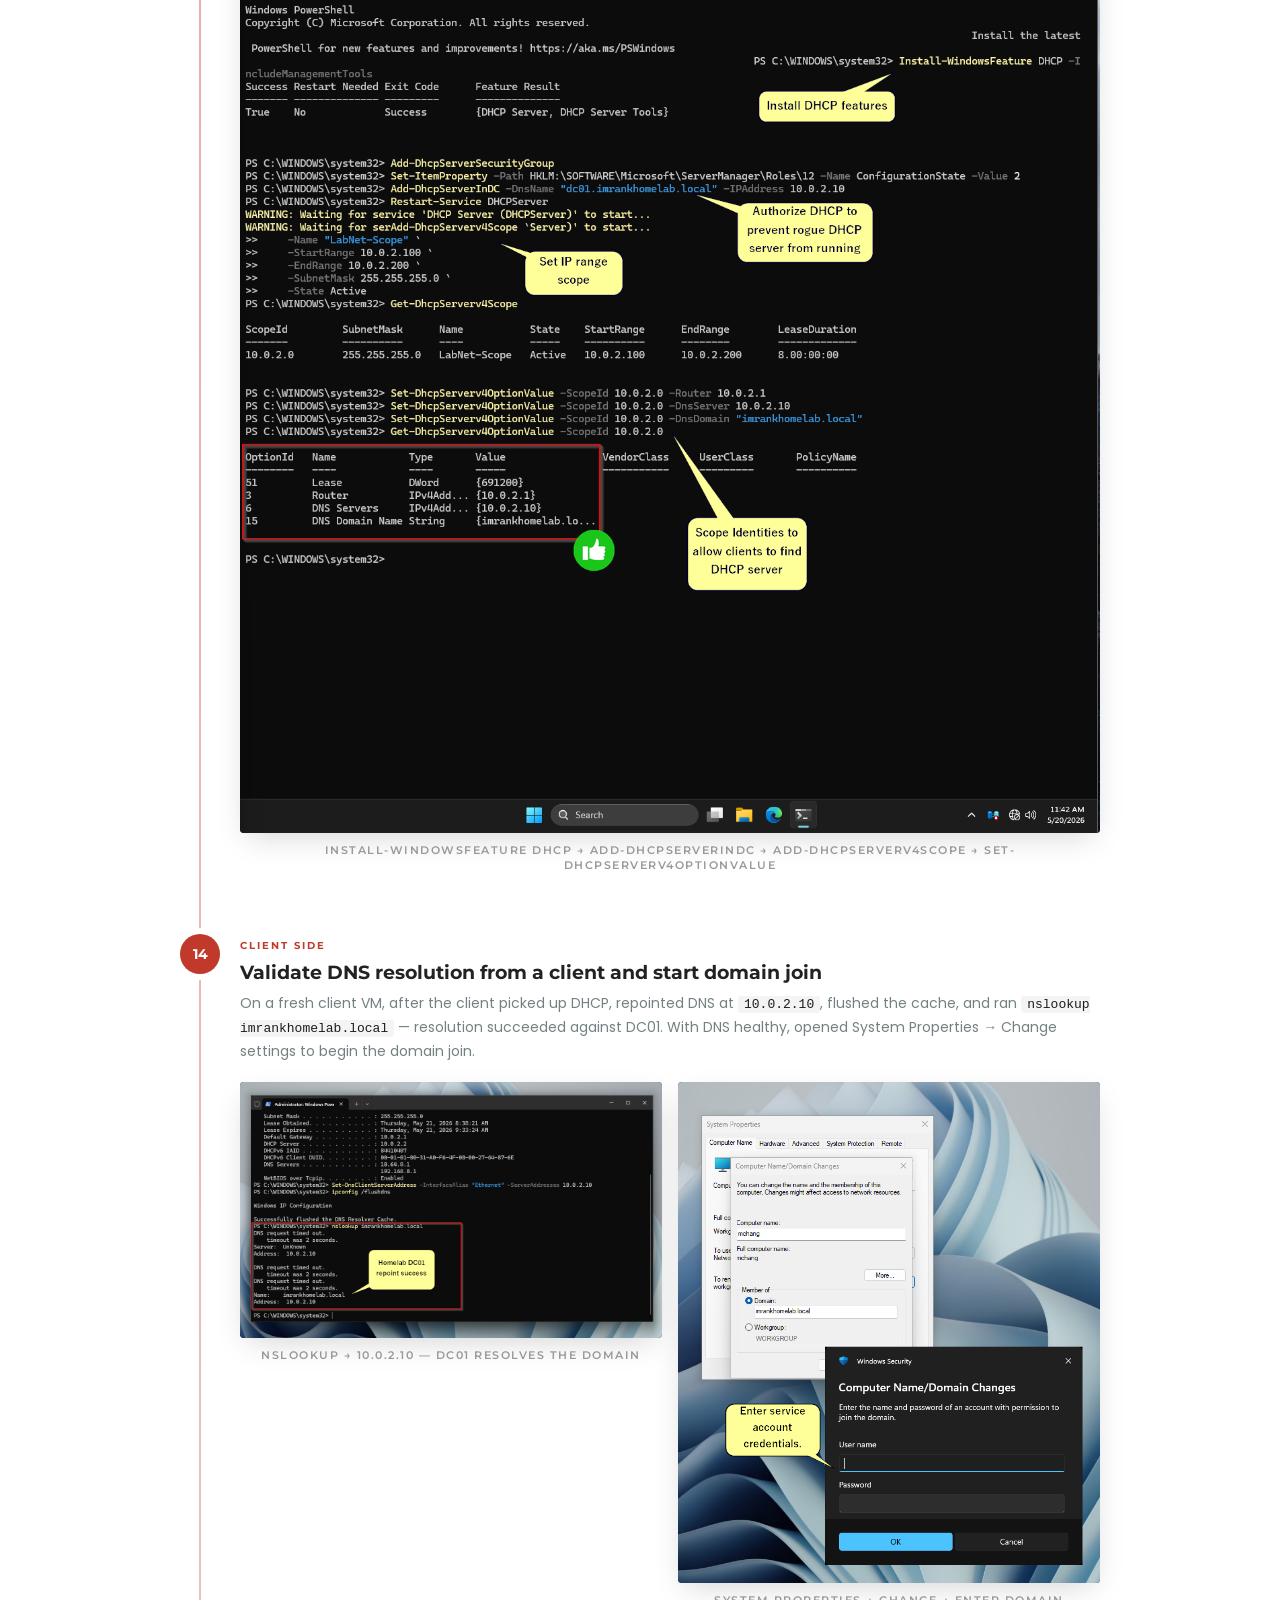
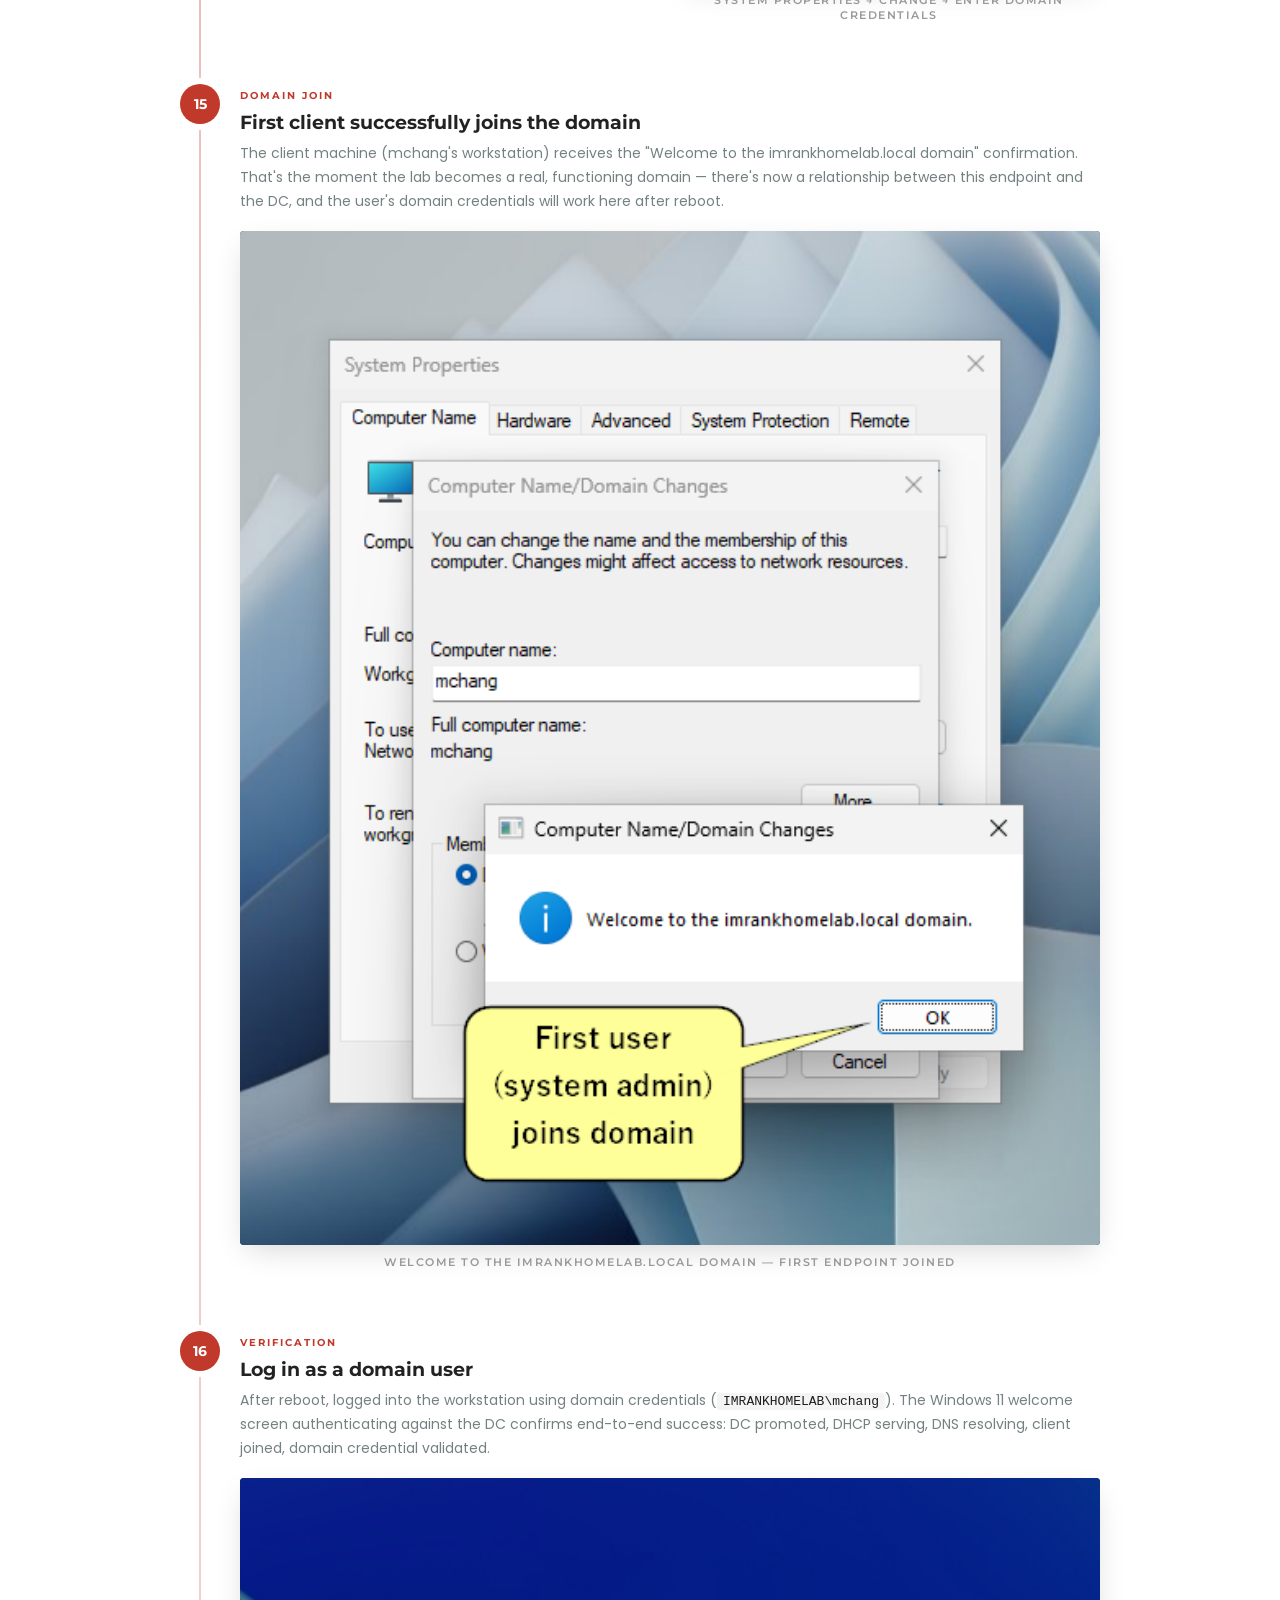
==== commit aa17ddc2: "Add files via upload" ====
--- a/homelab/chapter-1.html
+++ b/homelab/chapter-1.html
@@ -15,7 +15,7 @@
         <link rel="stylesheet" href="../css/font-awesome.min.css">
         <link rel="stylesheet" href="../css/et-line.css">
         <link rel="stylesheet" href="../css/style.css">
-        <link rel="stylesheet" href="../css/theme.css?v=15">
+        <link rel="stylesheet" href="../css/theme.css?v=16">
         <script>(function(){try{var t=localStorage.getItem('ik-theme');if(t==='dark'){document.documentElement.setAttribute('data-theme','dark');}}catch(e){}})();</script>
     </head>
     <body>
@@ -44,6 +44,7 @@
                     <ul class="nav navbar-nav nav-centered">
                         <li><a href="../index.html#homelab" class="chapter-page-nav"><i class="fa fa-angle-left" aria-hidden="true"></i> Back to homepage</a></li>
                     </ul>
+                    <div class="nav-spacer-right" aria-hidden="true"></div>
                 </div>
             </div>
         </nav>
@@ -52,14 +53,11 @@
             <div class="container">
                 <span class="ch-label">Chapter 01 — Build</span>
                 <h1>Lab Build &amp; Domain Standup</h1>
-                <p class="ch-sub">Spinning up Active Directory domain controller, joining client workstations, and seeding the environment with users, OUs for mock enterprise company "ImranKHomelab"</p>
+                <p class="ch-sub">Spinning up the Active Directory domain controller, joining client workstations, and seeding the environment with users, OUs, and a deliberately weak service account so later chapters have something realistic to attack.</p>
                 <div class="chapter-nav">
                     <span class="chnav-btn chnav-disabled" aria-disabled="true"><i class="fa fa-angle-left" aria-hidden="true"></i> Previous Chapter</span>
                     <a class="chnav-btn chnav-primary" href="../index.html#homelab"><i class="fa fa-th" aria-hidden="true"></i> See All Chapters</a>
-                    <!---
                     <a class="chnav-btn" href="chapter-2.html">Next Chapter <i class="fa fa-angle-right" aria-hidden="true"></i></a>
-
-                -->
                 </div>
             </div>
         </section>
@@ -83,7 +81,7 @@
                     <!-- Walkthrough -->
                     <div class="chapter-section">
                         <h2>Build Walkthrough</h2>
-                        <p class="section-lead">
+                        <p class="section-lead">End-to-end walkthrough of standing up the domain — from creating the virtual network through getting the first user logged in. Click any screenshot to enlarge.</p>
 
                         <div class="walkthrough">
 
@@ -92,9 +90,9 @@
                                 <span class="wt-step-num">1</span>
                                 <span class="wt-step-tag">Networking</span>
                                 <h3 class="wt-step-title">Create the LabNet virtual network</h3>
-                                <p class="wt-step-summary">In VirtualBox, created an isolated NAT network called <code>LabNet</code> on the <code>10.0.2.0/24</code> subnet. This will be the private wire that DC01 and all client VMs share.</p>
+                                <p class="wt-step-summary">In VirtualBox, created an isolated NAT network called <code>LabNet</code> on the <code>10.0.2.0/24</code> subnet with DHCP enabled. This will be the private wire that DC01 and all client VMs share, isolated from the host network and the public internet.</p>
                                 <a class="wt-shot" href="../img/homelab/ch1/1.png"><img src="../img/homelab/ch1/1.png" alt="VirtualBox NAT Network LabNet"></a>
-                                
+                                <div class="wt-shot-caption">VirtualBox NAT Networks — LabNet, 10.0.2.0/24, DHCP enabled</div>
                             </div>
 
                             <!-- Step 2 -->
@@ -102,9 +100,9 @@
                                 <span class="wt-step-num">2</span>
                                 <span class="wt-step-tag">Networking</span>
                                 <h3 class="wt-step-title">Attach the Windows Server VM to LabNet</h3>
-                                <p class="wt-step-summary">On VM that will soon be our DC, changed Adapter 1 from the default NAT to the new <code>LabNet</code> NAT network. This puts the server on the private lab subnet where it can serve as DHCP/DNS for everything else.</p>
+                                <p class="wt-step-summary">On the future DC VM, changed Adapter 1 from the default NAT to the new <code>LabNet</code> NAT network. This puts the server on the private lab subnet where it can serve as DHCP/DNS for everything else.</p>
                                 <a class="wt-shot" href="../img/homelab/ch1/2.png"><img src="../img/homelab/ch1/2.png" alt="VM Network adapter attached to LabNet"></a>
-                               
+                                <div class="wt-shot-caption">VM Settings → Network → Adapter 1 attached to NAT Network "LabNet"</div>
                             </div>
 
                             <!-- Step 3 -->
@@ -112,9 +110,9 @@
                                 <span class="wt-step-num">3</span>
                                 <span class="wt-step-tag">Server Setup</span>
                                 <h3 class="wt-step-title">Rename the server to DC01</h3>
-                                <p class="wt-step-summary">Inside Windows Server, used <code>Rename-Computer -NewName DC01</code> to give the box a meaningful name before promotion.</p>
+                                <p class="wt-step-summary">Inside Windows Server, used <code>Rename-Computer -NewName DC01</code> to give the box a meaningful name before promotion. A reboot is required for the change to take effect.</p>
                                 <a class="wt-shot" href="../img/homelab/ch1/3.png"><img src="../img/homelab/ch1/3.png" alt="PowerShell Rename-Computer DC01"></a>
-                                
+                                <div class="wt-shot-caption">PowerShell — Rename-Computer -NewName DC01</div>
                             </div>
 
                             <!-- Step 4 -->
@@ -122,7 +120,7 @@
                                 <span class="wt-step-num">4</span>
                                 <span class="wt-step-tag">Networking</span>
                                 <h3 class="wt-step-title">Assign DC01 a static IP and self-pointing DNS</h3>
-                                <p class="wt-step-summary">Set a static IPv4 address of <code>10.0.2.10</code> with gateway <code>10.0.2.1</code>, then pointed the DNS client at <code>127.0.0.1</code> so the DC resolves itself once promoted. A domain controller without stable IP + DNS will not behave as expected.</p>
+                                <p class="wt-step-summary">Set a static IPv4 address of <code>10.0.2.10</code> with gateway <code>10.0.2.1</code>, then pointed the DNS client at <code>127.0.0.1</code> so the DC resolves itself once promoted. A domain controller without stable IP + DNS is asking for replication and authentication weirdness later.</p>
                                 <a class="wt-shot" href="../img/homelab/ch1/4.png"><img src="../img/homelab/ch1/4.png" alt="Static IP and DNS configuration"></a>
                                 <div class="wt-shot-caption">New-NetIPAddress + Set-DnsClientServerAddress — confirmed via Get-NetIPConfiguration</div>
                             </div>
@@ -132,8 +130,9 @@
                                 <span class="wt-step-num">5</span>
                                 <span class="wt-step-tag">AD Role</span>
                                 <h3 class="wt-step-title">Install the AD-Domain-Services and DNS roles</h3>
-                                <p class="wt-step-summary"><code>Install-WindowsFeature AD-Domain-Services, DNS -IncludeManagementTools</code> stages the tools needed to utilize ADDS and DNS services. This only installs; the next step promotes the server.</p>
-                                <a class="wt-shot" href="../img/homelab/ch1/5.png"><img src="../img/homelab/ch1/5.png" alt="Install-WindowsFeature AD-Domain-Services DNS"></a>            
+                                <p class="wt-step-summary"><code>Install-WindowsFeature AD-Domain-Services, DNS -IncludeManagementTools</code> stages the role binaries and tooling. No restart needed yet — this only installs; the next step actually promotes the server.</p>
+                                <a class="wt-shot" href="../img/homelab/ch1/5.png"><img src="../img/homelab/ch1/5.png" alt="Install-WindowsFeature AD-Domain-Services DNS"></a>
+                                <div class="wt-shot-caption">Install-WindowsFeature returns Success — AD DS and DNS Server roles staged</div>
                             </div>
 
                             <!-- Step 6 -->
@@ -141,8 +140,9 @@
                                 <span class="wt-step-num">6</span>
                                 <span class="wt-step-tag">AD Forest</span>
                                 <h3 class="wt-step-title">Promote DC01 to the first domain controller</h3>
-                                <p class="wt-step-summary"><code>Install-ADDSForest</code> creates the brand-new forest <code>imrankhomelab.local</code> with NetBIOS <code>IMRANKHOMELAB</code>. Set a Safe Mode Administrator (breakglass) password stored separately from any user account. The DNS delegation warning is expected in a self-contained lab.</p>
-                                <a class="wt-shot" href="../img/homelab/ch1/6.png"><img src="../img/homelab/ch1/6.png" alt="Install-ADDSForest creating imrankhomelab.local"></a>                               
+                                <p class="wt-step-summary"><code>Install-ADDSForest</code> creates the brand-new forest <code>imrankhomelab.local</code> with NetBIOS <code>IMRANKHOMELAB</code>. Set a Safe Mode Administrator (breakglass) password stored separately from any user account. The DNS delegation warning is expected in a self-contained lab — there is no parent DNS zone above us.</p>
+                                <a class="wt-shot" href="../img/homelab/ch1/6.png"><img src="../img/homelab/ch1/6.png" alt="Install-ADDSForest creating imrankhomelab.local"></a>
+                                <div class="wt-shot-caption">Install-ADDSForest — operation completed successfully, server reboots into a fully-promoted DC</div>
                             </div>
 
                             <!-- Step 7 -->
@@ -150,7 +150,7 @@
                                 <span class="wt-step-num">7</span>
                                 <span class="wt-step-tag">Verification</span>
                                 <h3 class="wt-step-title">Confirm the forest, NetBIOS name, and core services</h3>
-                                <p class="wt-step-summary">After reboot, verified the forest is live: <code>Get-ADDomain</code> returns the correct DNSRoot and NetBIOS name, <code>Get-ADForest</code> shows the schema and the four core services — ADWS, DNS, KDC, Netlogon are all running.</p>
+                                <p class="wt-step-summary">After reboot, verified the forest is live: <code>Get-ADDomain</code> returns the correct DNSRoot and NetBIOS name, <code>Get-ADForest</code> shows the schema and naming masters, and the four core services — ADWS, DNS, KDC, Netlogon — are all running. This is the "is the DC actually a DC?" smoke test.</p>
                                 <a class="wt-shot" href="../img/homelab/ch1/7.png"><img src="../img/homelab/ch1/7.png" alt="Forest, domain, and service verification"></a>
                                 <div class="wt-shot-caption">Get-ADDomain, Get-ADForest, and Get-Service ADWS,KDC,Netlogon,DNS — all green</div>
                             </div>
@@ -162,7 +162,7 @@
                                 <h3 class="wt-step-title">Create the first Organizational Unit</h3>
                                 <p class="wt-step-summary">Opened Active Directory Users and Computers and started building OUs to mimic an enterprise structure. First one: <code>IT</code>, directly under <code>imrankhomelab.local</code>. Intentionally left "Protect container from accidental deletion" unchecked so the lab is easy to tear down later.</p>
                                 <a class="wt-shot" href="../img/homelab/ch1/8.png"><img src="../img/homelab/ch1/8.png" alt="Creating IT Organizational Unit"></a>
-                                
+                                <div class="wt-shot-caption">New Object → Organizational Unit → IT</div>
                             </div>
 
                             <!-- Step 9 -->
@@ -172,7 +172,7 @@
                                 <h3 class="wt-step-title">Build out a realistic OU hierarchy</h3>
                                 <p class="wt-step-summary">Created the full set of department OUs to mirror a small enterprise: <code>Executives</code>, <code>Finance</code>, <code>HR</code>, <code>IT</code>, <code>Servers</code>, <code>ServiceAccounts</code>, <code>Users</code>, and <code>Workstations</code>. Real environments have this kind of separation; the lab now does too, which means later GPO scoping and delegation exercises will be meaningful.</p>
                                 <a class="wt-shot" href="../img/homelab/ch1/9.png"><img src="../img/homelab/ch1/9.png" alt="Full OU hierarchy in ADUC"></a>
-                                
+                                <div class="wt-shot-caption">Full OU tree under imrankhomelab.local</div>
                             </div>
 
                             <!-- Step 10 -->
@@ -180,7 +180,7 @@
                                 <span class="wt-step-num">10</span>
                                 <span class="wt-step-tag">Groups</span>
                                 <h3 class="wt-step-title">Create security groups inside each OU</h3>
-                                <p class="wt-step-summary">Inside <code>Executives</code>, created a Global Security group called <code>Executives</code>. Repeated this pattern across the other OUs so that permissions can be assigned to groups rather than individual users.</p>
+                                <p class="wt-step-summary">Inside <code>Executives</code>, created a Global Security group called <code>Executives</code>. Repeated this pattern across the other OUs (HelpDesk, IT-Admins, etc.) so that permissions can be assigned to groups rather than individual users — the way it should be done in production.</p>
                                 <a class="wt-shot" href="../img/homelab/ch1/10.png"><img src="../img/homelab/ch1/10.png" alt="Create security group Executives"></a>
                                 <div class="wt-shot-caption">New Object → Group → Executives (Global / Security)</div>
                             </div>
@@ -190,7 +190,7 @@
                                 <span class="wt-step-num">11</span>
                                 <span class="wt-step-tag">Users</span>
                                 <h3 class="wt-step-title">Seed user accounts across departments</h3>
-                                <p class="wt-step-summary">Created realistic user accounts for each department - names, displays, office (New York), and dropped them into the correct OUs. Examples: Clyde Henata in IT, plus the rest of the users. </p>
+                                <p class="wt-step-summary">Created realistic user accounts for each department — names, displays, office (New York), and dropped them into the correct OUs. Examples: Clyde Sandor in IT, Shia Lee, Snola Banee, plus the rest of the roster (mchang, ppatel, lgarcia, orashid, jsmith and others).</p>
                                 <a class="wt-shot" href="../img/homelab/ch1/11.png"><img src="../img/homelab/ch1/11.png" alt="Create user Clyde Sandor"></a>
                                 <div class="wt-shot-caption">New User → Clyde Sandor in IT OU</div>
                             </div>
@@ -199,38 +199,28 @@
                             <div class="wt-step">
                                 <span class="wt-step-num">12</span>
                                 <span class="wt-step-tag">Privilege Design (intentionally weak)</span>
-                                <h3 class="wt-step-title">Assign group memberships - including some that shouldn't exist</h3>
-                                <p class="wt-step-summary">Added users to group memberships. Some assignments are intentional malpractice such as regular users assigned as <code>Domain Admins</code>, mimicking the flat-privilege environments that attackers love. This is the weak posture later chapters will demonstrate breaking, then harden.</p>
+                                <h3 class="wt-step-title">Assign group memberships — including some that shouldn't exist</h3>
+                                <p class="wt-step-summary">Added users to group memberships. Some assignments are intentionally bad: regular users sit in <code>Domain Admins</code>, mimicking the flat-privilege environments that attackers love. This is the weak posture later chapters will demonstrate breaking, then harden.</p>
                                 <a class="wt-shot" href="../img/homelab/ch1/12.png"><img src="../img/homelab/ch1/12.png" alt="User added to Domain Admins"></a>
-                                
-                            </div>
-
-                             <!-- Step 13 -->
+                                <div class="wt-shot-caption">Clyde Sandor — Member Of → Domain Admins (intentionally poor design)</div>
+                            </div>
+
+                            <!-- Step 13 -->
                             <div class="wt-step">
                                 <span class="wt-step-num">13</span>
-                                <span class="wt-step-tag">Service Account Creation</span>
-                                <h3 class="wt-step-title">Create a service account</h3>
-                                <p class="wt-step-summary">Created a service account for Mike Chang's account which is also a Domain Admin. Note the SQL service account which we will compromise in future chapters</p>
-                                <a class="wt-shot" href="../img/homelab/ch1/12a.png"><img src="../img/homelab/ch1/12a.png" alt="User added to Domain Admins"></a>
-                                
-                            </div>
-
-                            <!-- Step 14 -->
-                            <div class="wt-step">
-                                <span class="wt-step-num">14</span>
                                 <span class="wt-step-tag">DHCP</span>
                                 <h3 class="wt-step-title">Stand up DHCP on the DC for client auto-config</h3>
-                                <p class="wt-step-summary">Turned off DHCP server in hypervisor LabNet settings from step 1. Installed the DHCP role, authorized it in AD to prevent rogue DHCP servers, then created a scope <code>LabNet-Scope</code> covering <code>10.0.2.100 → 10.0.2.200</code>.</p>
+                                <p class="wt-step-summary">Installed the DHCP role, authorized it in AD to prevent rogue DHCP servers, then created a scope <code>LabNet-Scope</code> covering <code>10.0.2.100 → 10.0.2.200</code>. Set scope options so clients auto-discover the router (<code>10.0.2.1</code>), the DNS server (<code>10.0.2.10</code> = DC01), and the search domain (<code>imrankhomelab.local</code>). With this in place, new client VMs join the lab network and find the DC without manual config.</p>
                                 <a class="wt-shot" href="../img/homelab/ch1/13.png"><img src="../img/homelab/ch1/13.png" alt="DHCP install and scope configuration"></a>
-                                
-                            </div>
-
-                            <!-- Step 15a + 15b -->
-                            <div class="wt-step">
-                                <span class="wt-step-num">15</span>
+                                <div class="wt-shot-caption">Install-WindowsFeature DHCP → Add-DhcpServerInDC → Add-DhcpServerv4Scope → Set-DhcpServerv4OptionValue</div>
+                            </div>
+
+                            <!-- Step 13a + 13b -->
+                            <div class="wt-step">
+                                <span class="wt-step-num">14</span>
                                 <span class="wt-step-tag">Client Side</span>
-                                <h3 class="wt-step-title">Workstation prepped to join the domain</h3>
-                                <p class="wt-step-summary">On a fresh client VM, after the client picked up DHCP, repointed DNS at <code>10.0.2.10</code>, flushed the cache, and ran <code>nslookup imrankhomelab.local</code> — resolution succeeded against DC01. With DNS healthy, opened System Properties → begin the domain join.</p>
+                                <h3 class="wt-step-title">Validate DNS resolution from a client and start domain join</h3>
+                                <p class="wt-step-summary">On a fresh client VM, after the client picked up DHCP, repointed DNS at <code>10.0.2.10</code>, flushed the cache, and ran <code>nslookup imrankhomelab.local</code> — resolution succeeded against DC01. With DNS healthy, opened System Properties → Change settings to begin the domain join.</p>
                                 <div class="wt-shot-pair">
                                     <div>
                                         <a class="wt-shot" href="../img/homelab/ch1/13a.png"><img src="../img/homelab/ch1/13a.png" alt="nslookup imrankhomelab.local success"></a>
@@ -243,9 +233,9 @@
                                 </div>
                             </div>
 
-                            <!-- Step 16 (renamed) -->
-                            <div class="wt-step">
-                                <span class="wt-step-num">16</span>
+                            <!-- Step 14 (renamed) -->
+                            <div class="wt-step">
+                                <span class="wt-step-num">15</span>
                                 <span class="wt-step-tag">Domain Join</span>
                                 <h3 class="wt-step-title">First client successfully joins the domain</h3>
                                 <p class="wt-step-summary">The client machine (mchang's workstation) receives the "Welcome to the imrankhomelab.local domain" confirmation. That's the moment the lab becomes a real, functioning domain — there's now a relationship between this endpoint and the DC, and the user's domain credentials will work here after reboot.</p>
@@ -253,14 +243,14 @@
                                 <div class="wt-shot-caption">Welcome to the imrankhomelab.local domain — first endpoint joined</div>
                             </div>
 
-                            <!-- Step 17 -->
-                            <div class="wt-step">
-                                <span class="wt-step-num">17</span>
+                            <!-- Step 15 -->
+                            <div class="wt-step">
+                                <span class="wt-step-num">16</span>
                                 <span class="wt-step-tag">Verification</span>
                                 <h3 class="wt-step-title">Log in as a domain user</h3>
                                 <p class="wt-step-summary">After reboot, logged into the workstation using domain credentials (<code>IMRANKHOMELAB\mchang</code>). The Windows 11 welcome screen authenticating against the DC confirms end-to-end success: DC promoted, DHCP serving, DNS resolving, client joined, domain credential validated.</p>
                                 <a class="wt-shot" href="../img/homelab/ch1/15.png"><img src="../img/homelab/ch1/15.png" alt="Mike Chang logged into domain"></a>
-                               
+                                <div class="wt-shot-caption">Mike Chang — Welcome — first domain login on the joined workstation</div>
                             </div>
 
                         </div>
@@ -268,13 +258,14 @@
 
                     <!-- Findings -->
                     <div class="chapter-section">
-                        <h2>Findings</h2>
+                        <h2>Findings &amp; Intentional Weak Spots</h2>
                         <p class="section-lead">Observations from the build phase — the conditions later chapters will exploit and then remediate.</p>
                         <ul class="findings-list">
                             <li><strong>Flat admin model</strong>Regular users sit inside Domain Admins. No Tier-0 separation. A single endpoint compromise can lead straight to forest takeover.</li>
-                            <li><strong>Service account in step 13 ready to be Kerberoasted</strong>The ServiceAccounts OU will hold an SPN-bound account (<code>svc_sqlserver</code>) with a weak password.</li>
+                            <li><strong>Service account ready to be Kerberoasted</strong>The ServiceAccounts OU will hold an SPN-bound account (<code>svc_sqlserver</code>) with a weak password — the exact attack surface for Chapter 2.</li>
                             <li><strong>No password policy hardening</strong>Default domain password policy only. Complexity is on by default but minimum length is 7 and no fine-grained policies are applied yet.</li>
-                            <li><strong>Audit policy is default</strong>Event logs or any ingestion for that matter has not been set up yet which results in severe blindspots</li>
+                            <li><strong>Audit policy is default</strong>Kerberos service ticket events (4769) are not being captured at a granularity that would detect roasting. Logging gap noted for Chapter 3 to fix.</li>
+                            <li><strong>DHCP and DNS run on the same DC</strong>Common in small environments, fine for the lab, but a reminder that DC01 is a single point of failure for everything client-side.</li>
                         </ul>
                     </div>
 
--- a/css/theme.css
+++ b/css/theme.css
@@ -19,6 +19,19 @@
         flex: 1 1 auto;
         text-align: center;
     }
+    /* Invisible right-side spacer that mirrors the switch width on the left.
+       Without this, .nav-centered (flex: 1) takes the leftover space which is
+       offset to the right of the switch — the menu centers within that offset
+       space, looking visibly off-center on smaller screens like a 13" MacBook.
+       The spacer balances the layout so the menu centers relative to the
+       viewport, not the leftover space. */
+    .navbar-default .navbar-collapse > .nav-spacer-right {
+        flex: 0 0 auto;
+        width: 73px; /* switch wrap is ~58px track + 15px left padding */
+    }
+}
+@media (max-width: 767px) {
+    .nav-spacer-right { display: none; }
 }
 /* Tighten nav item spacing so all items + the switch fit on one line.
    The template's default is margin: 25px 20px 0 — pulling that in to 8px on
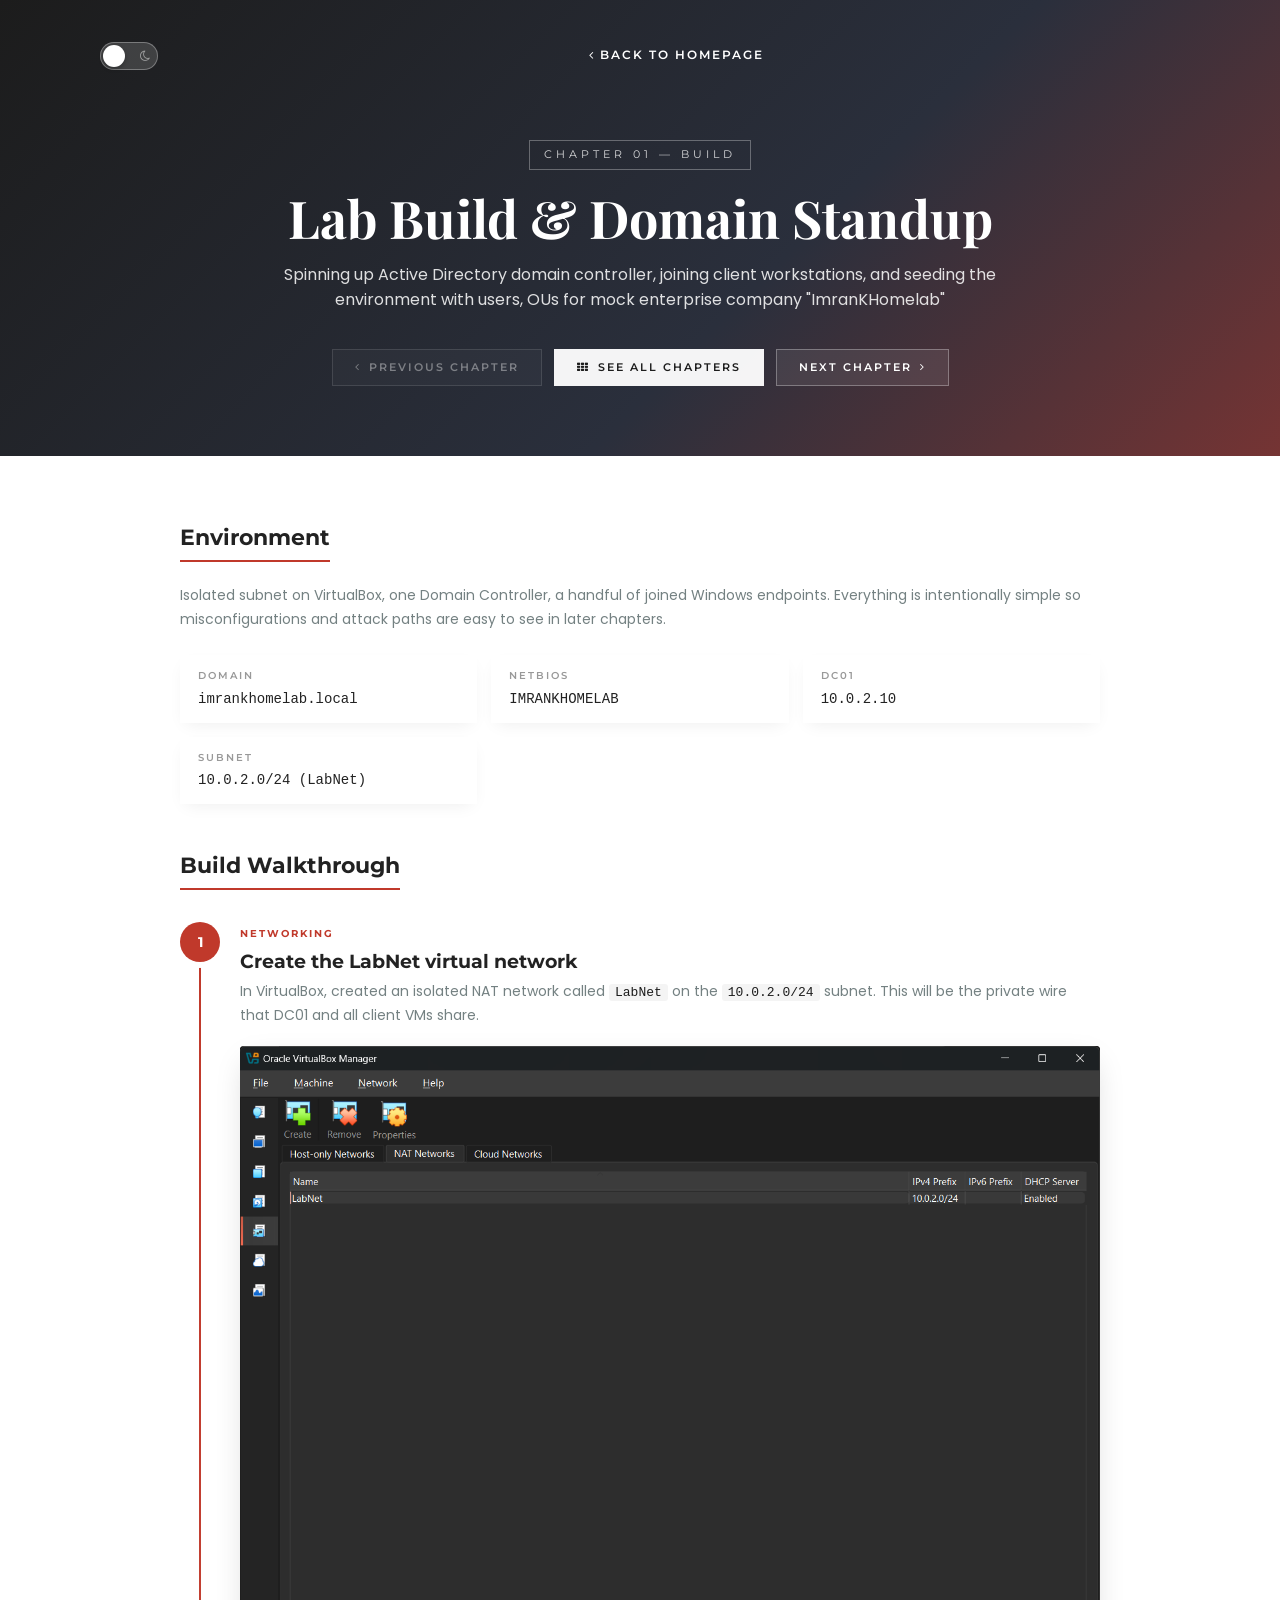
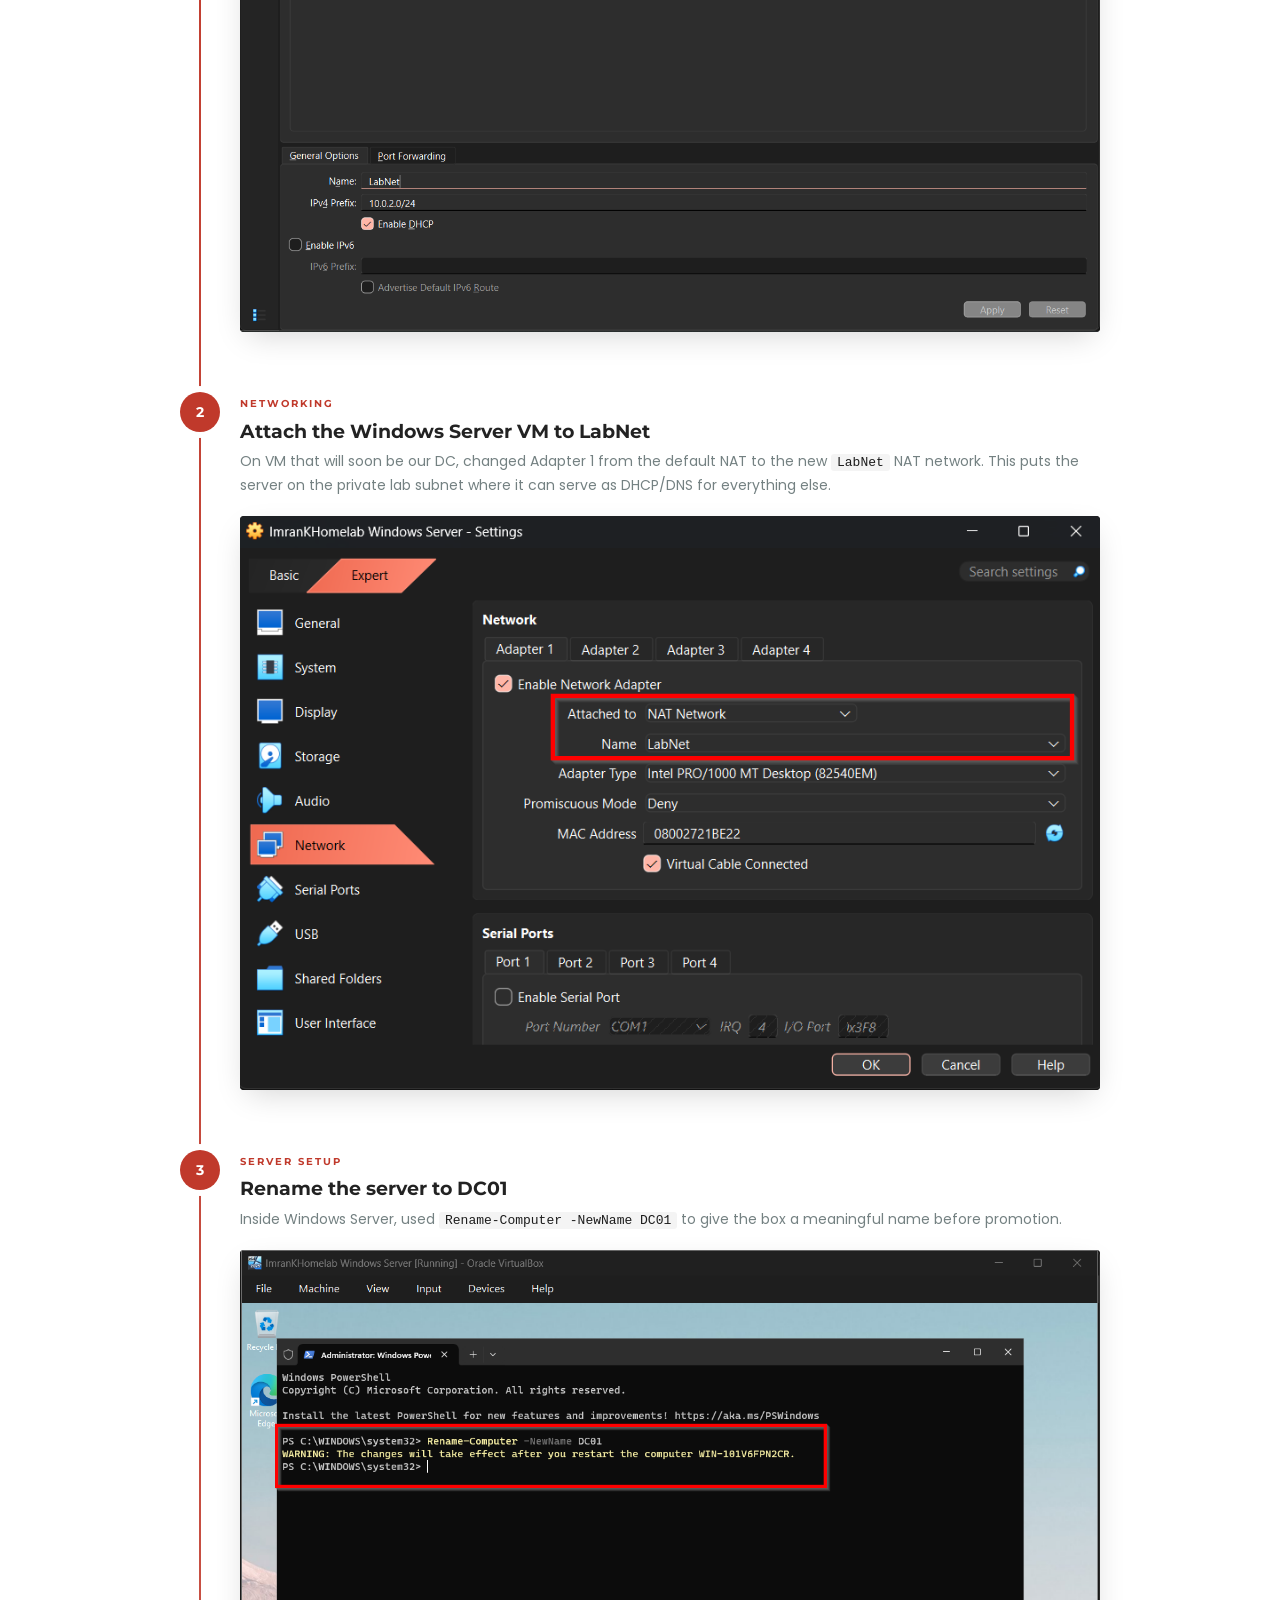
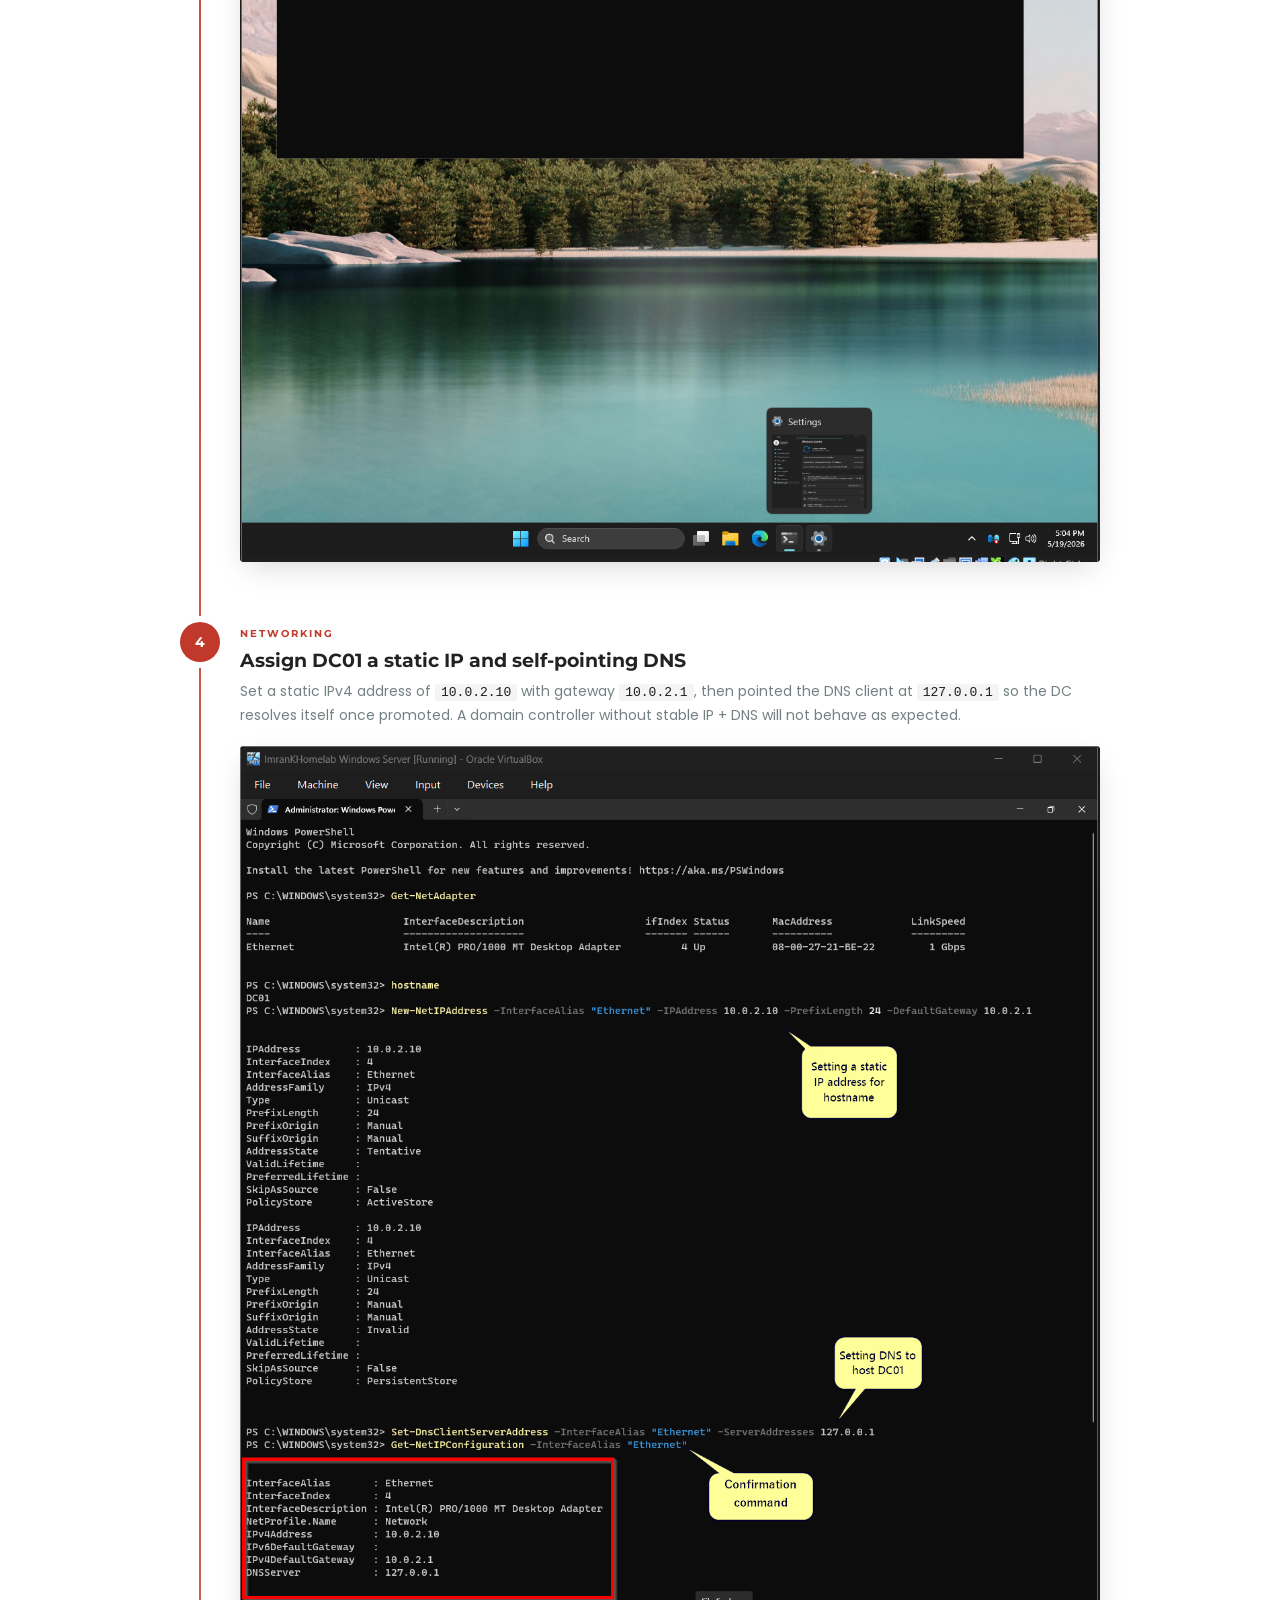
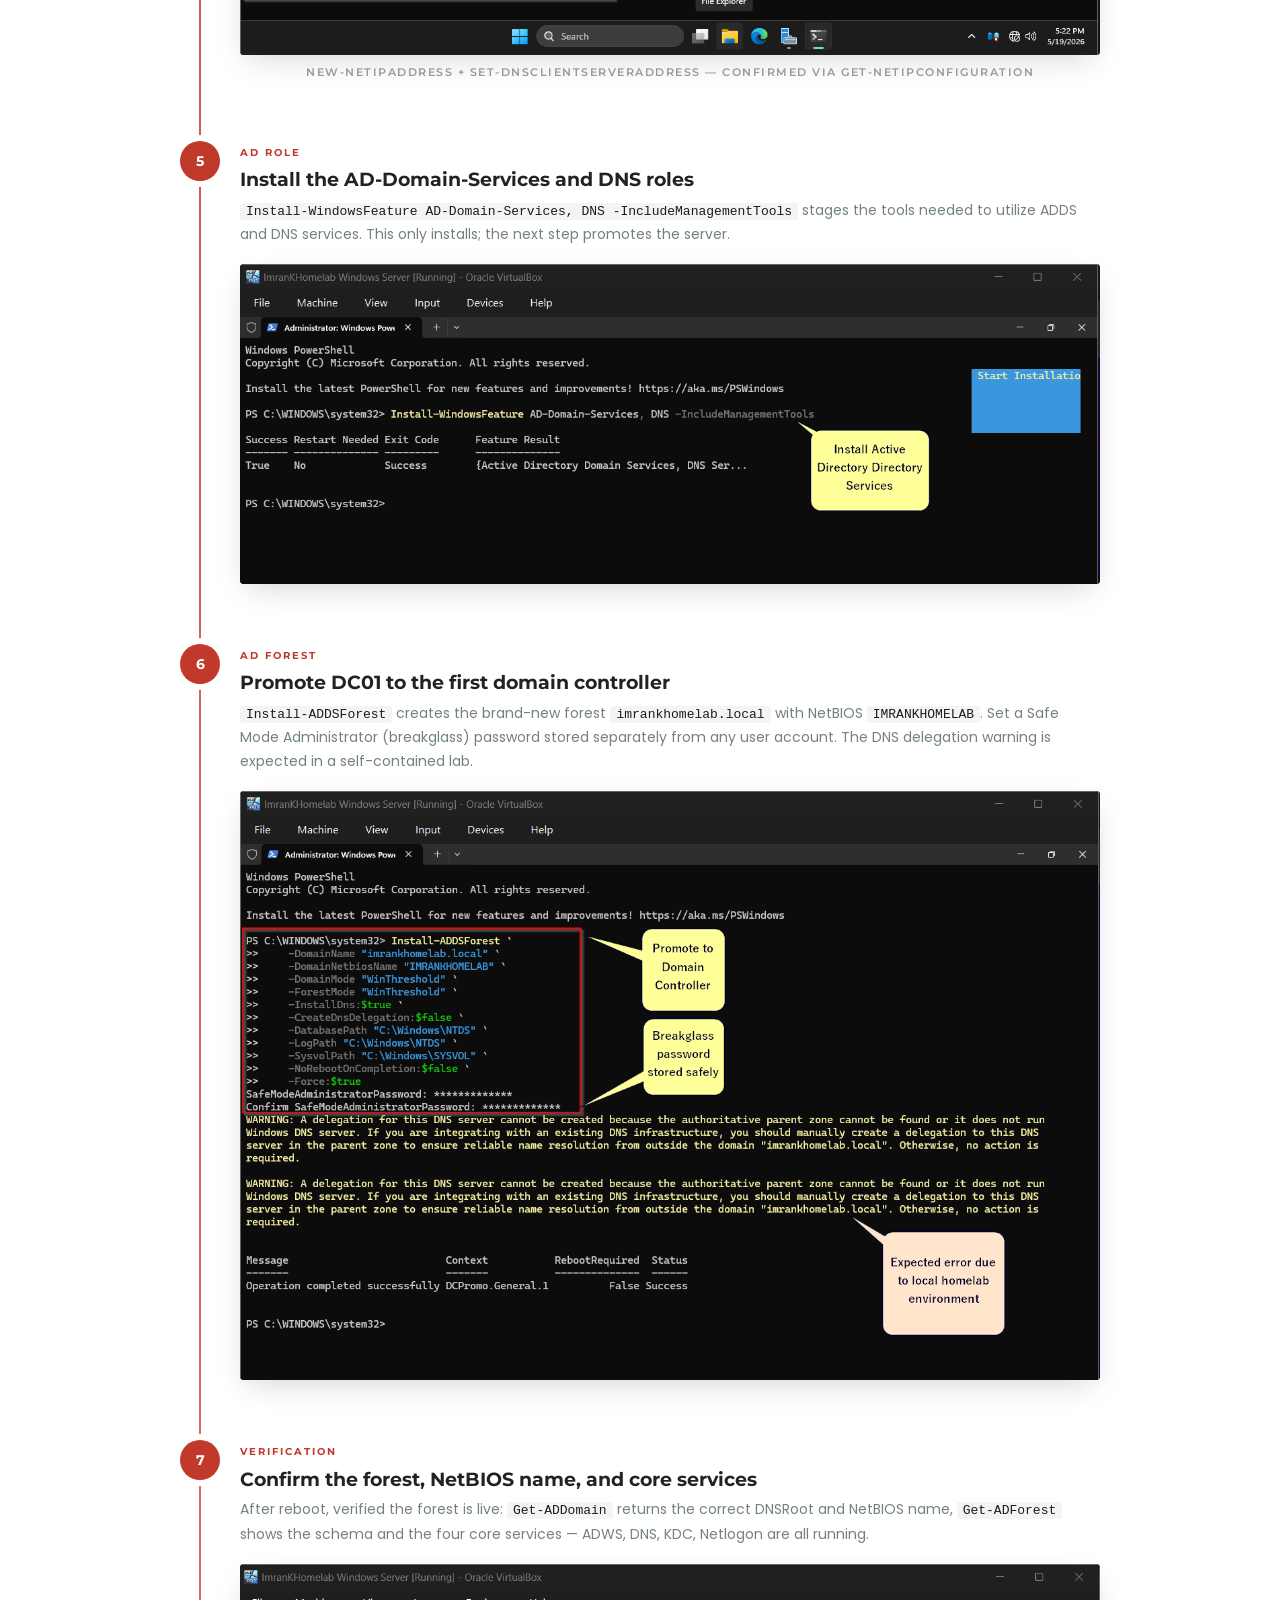
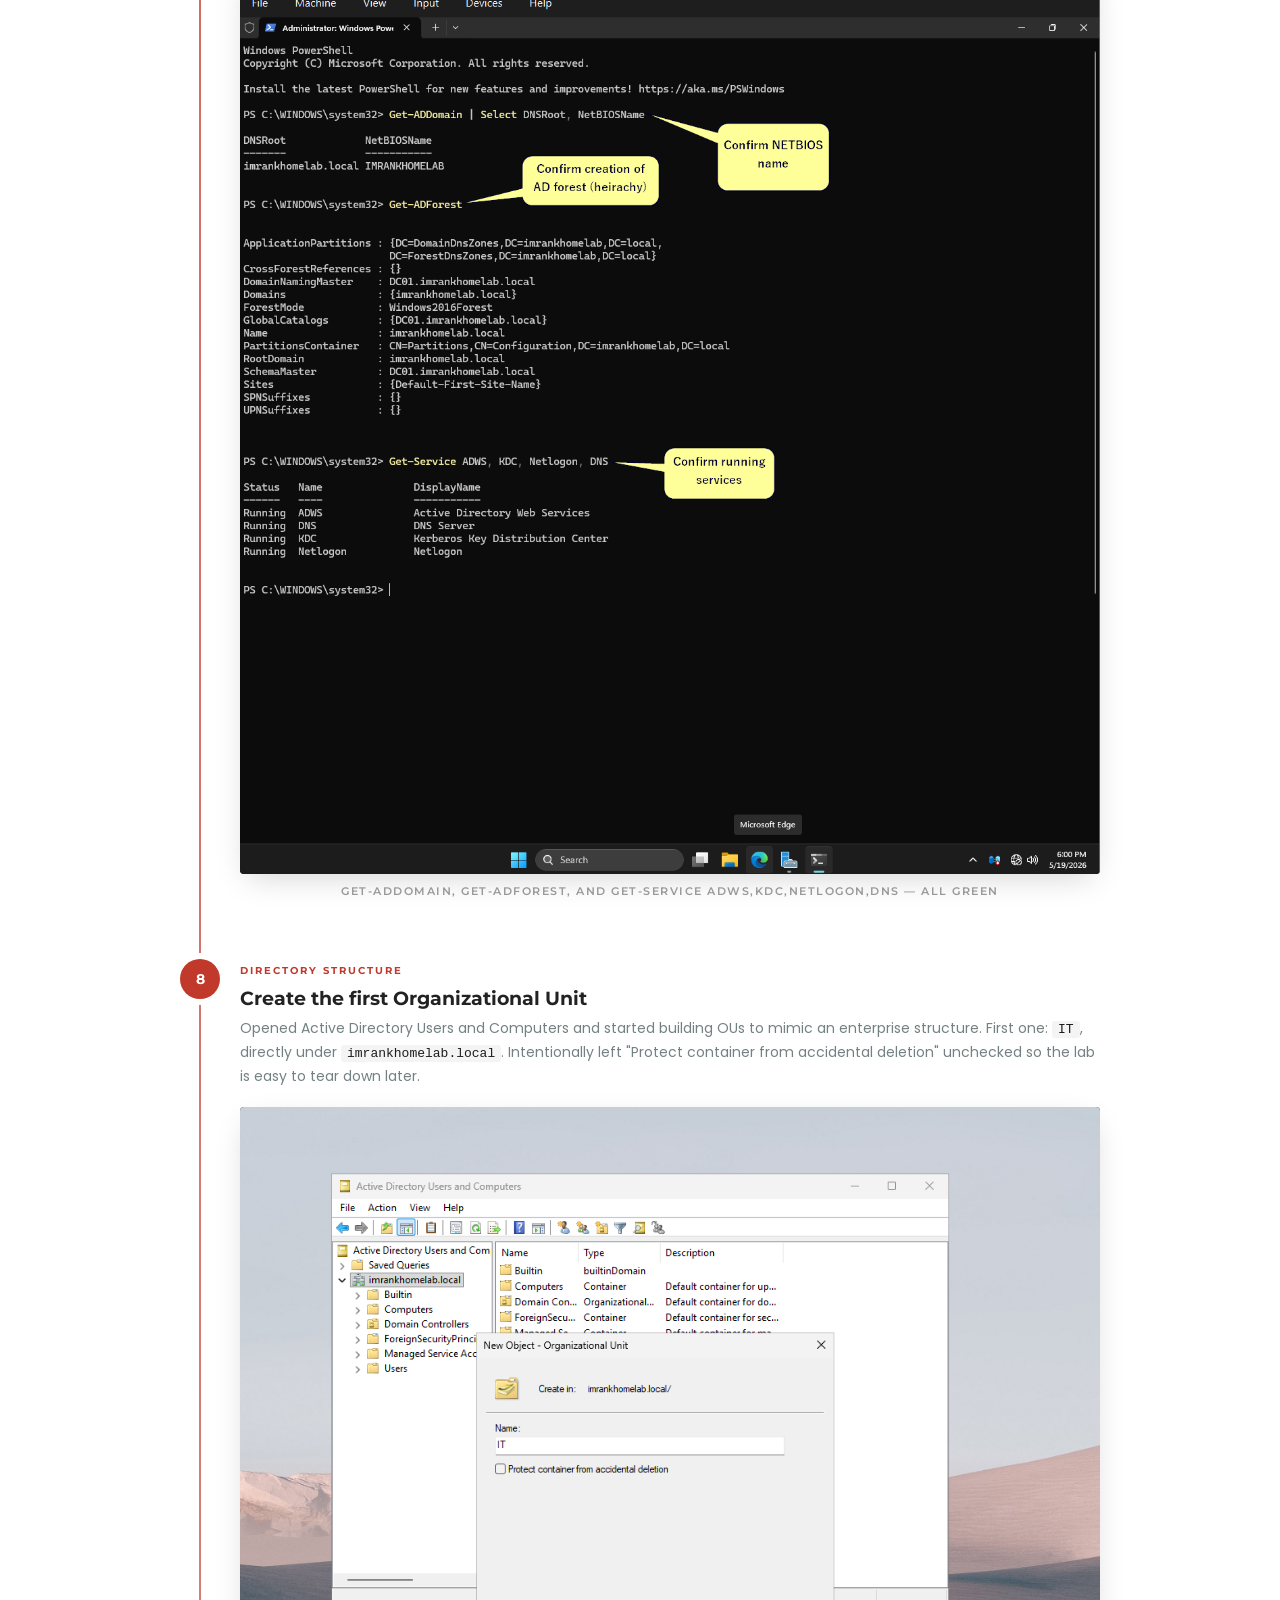
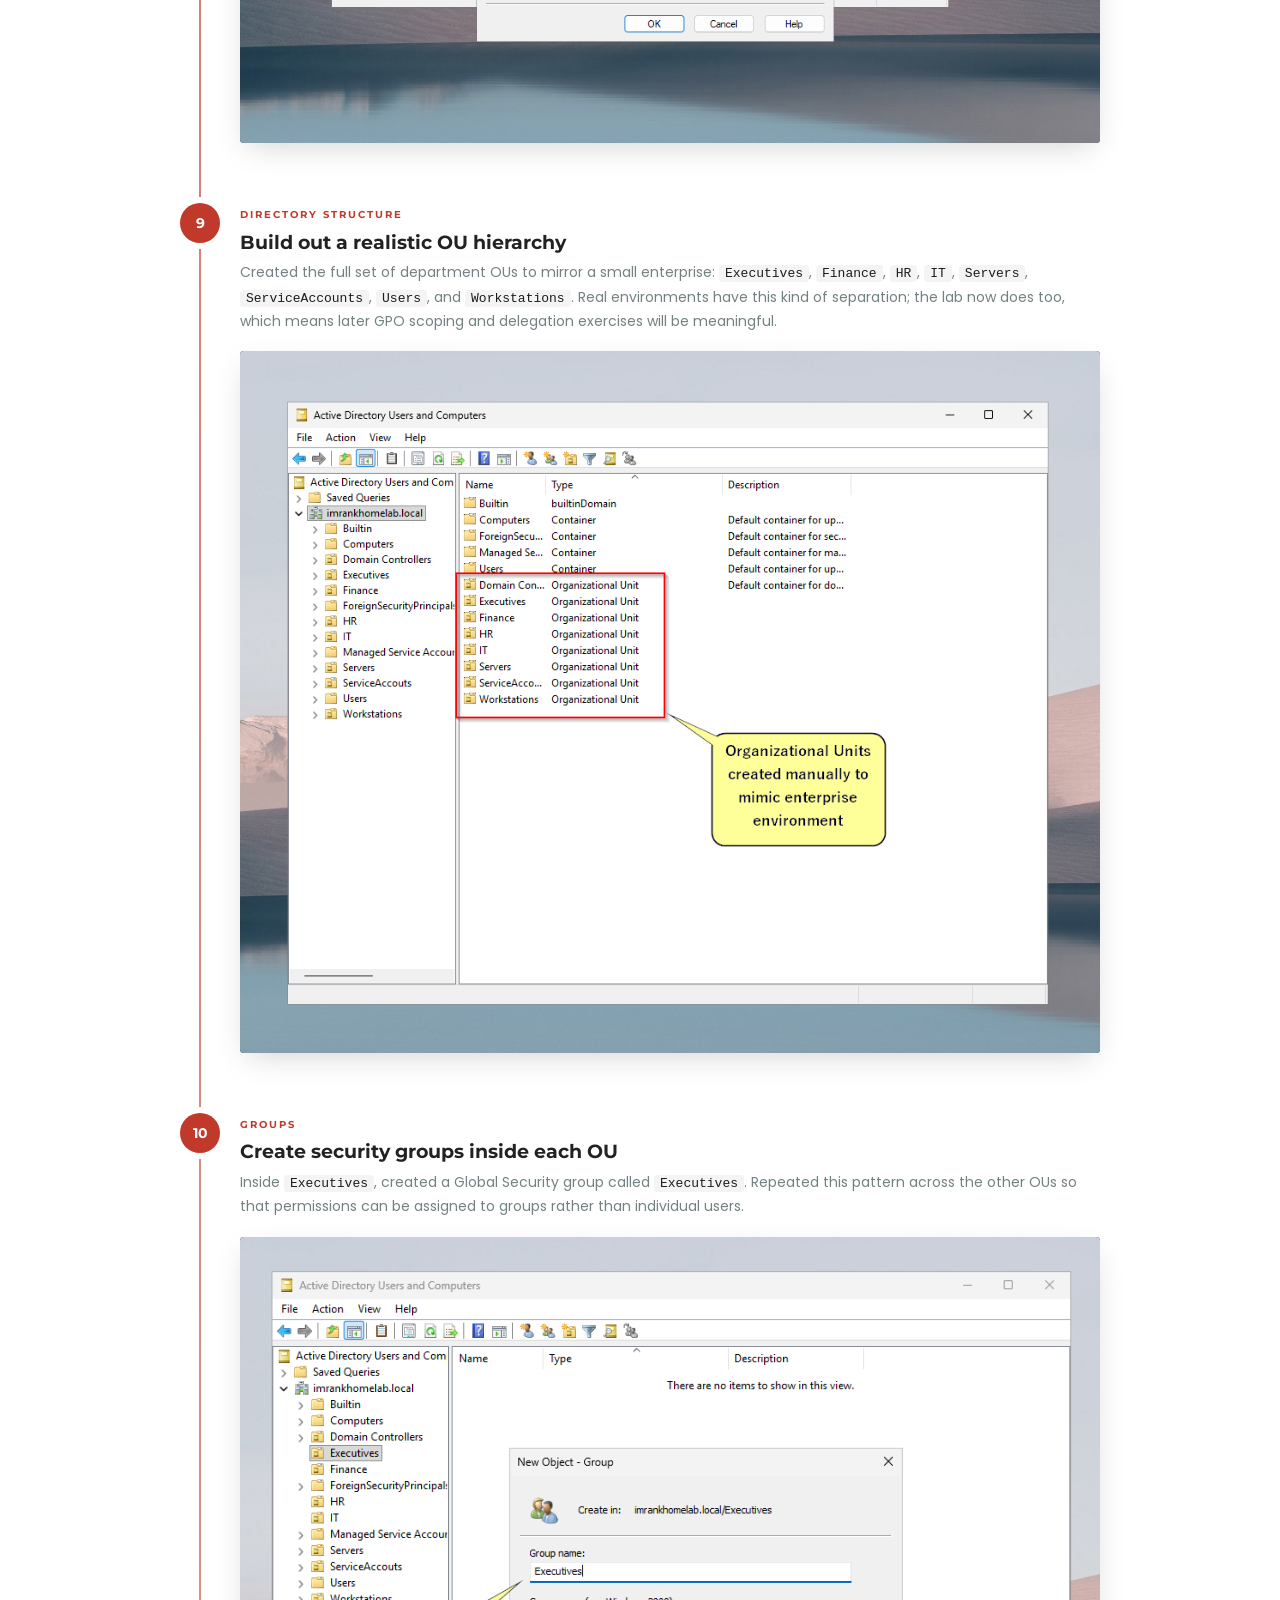
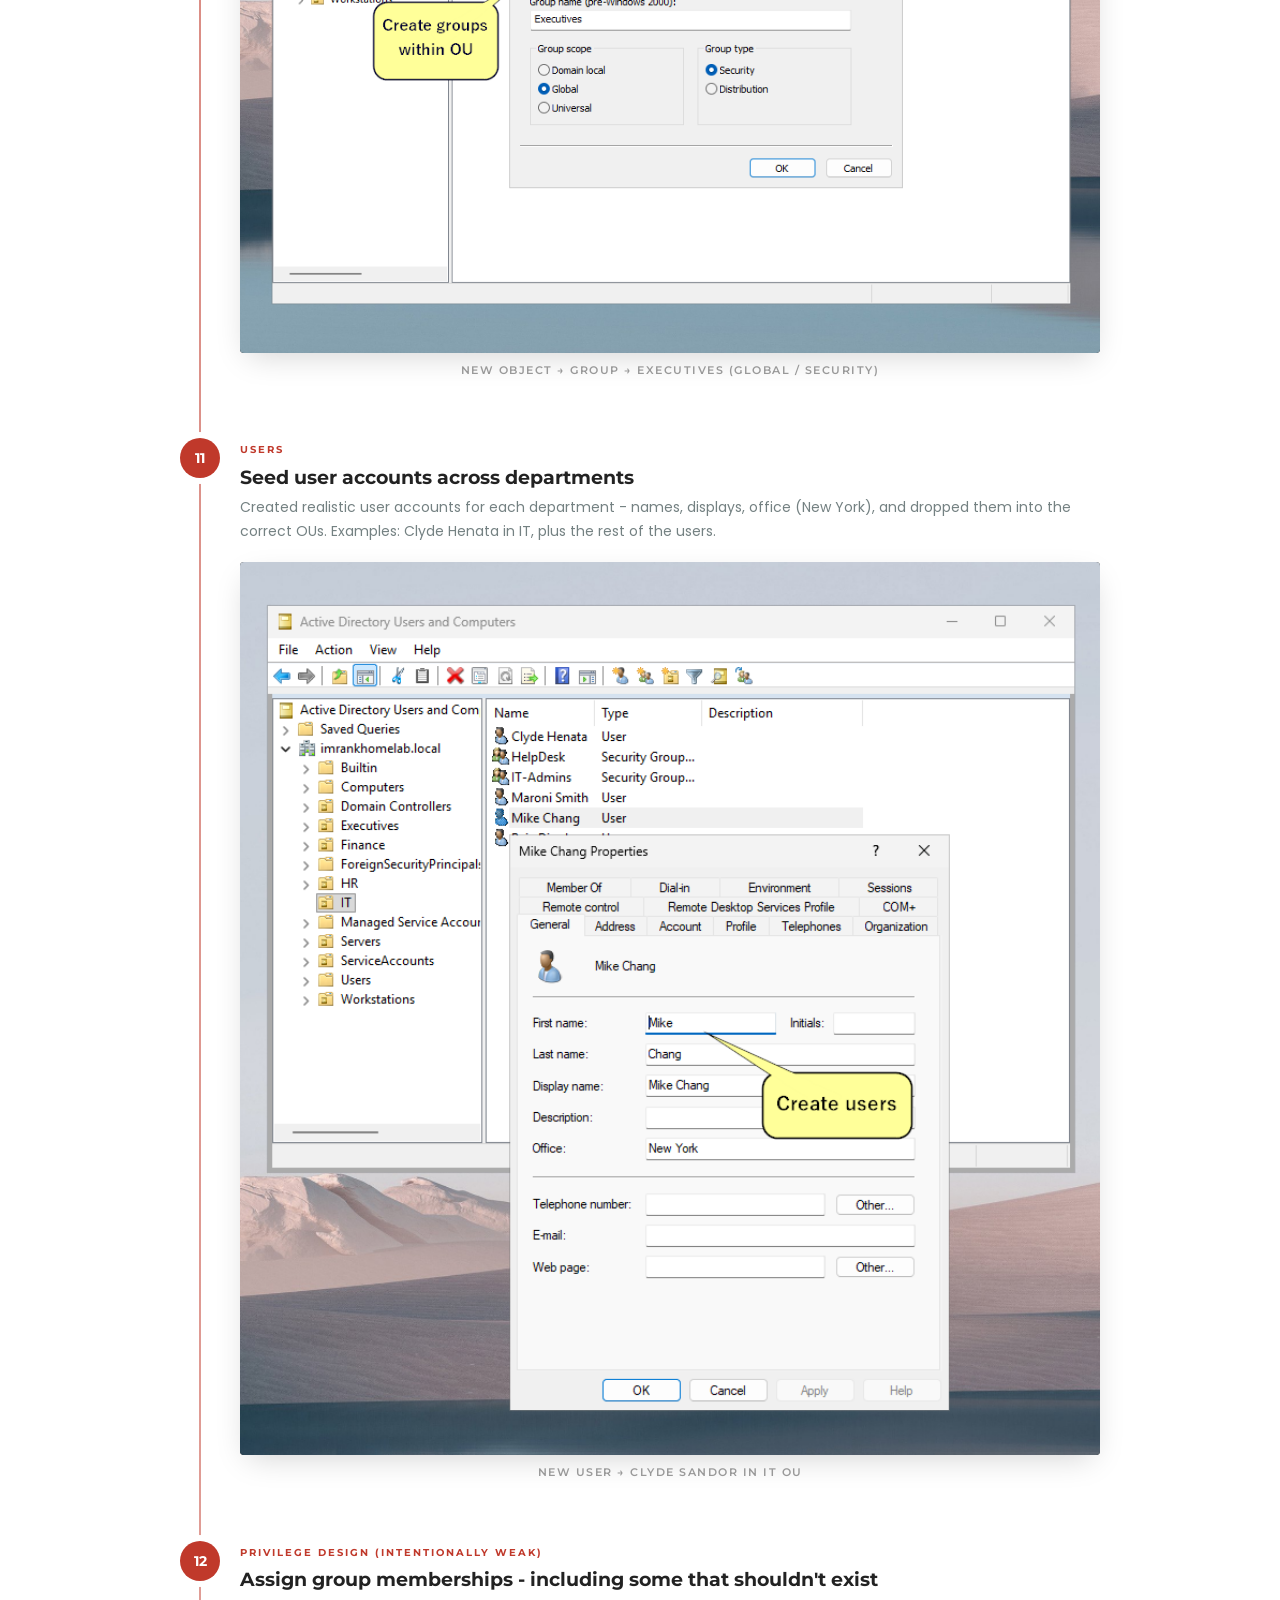
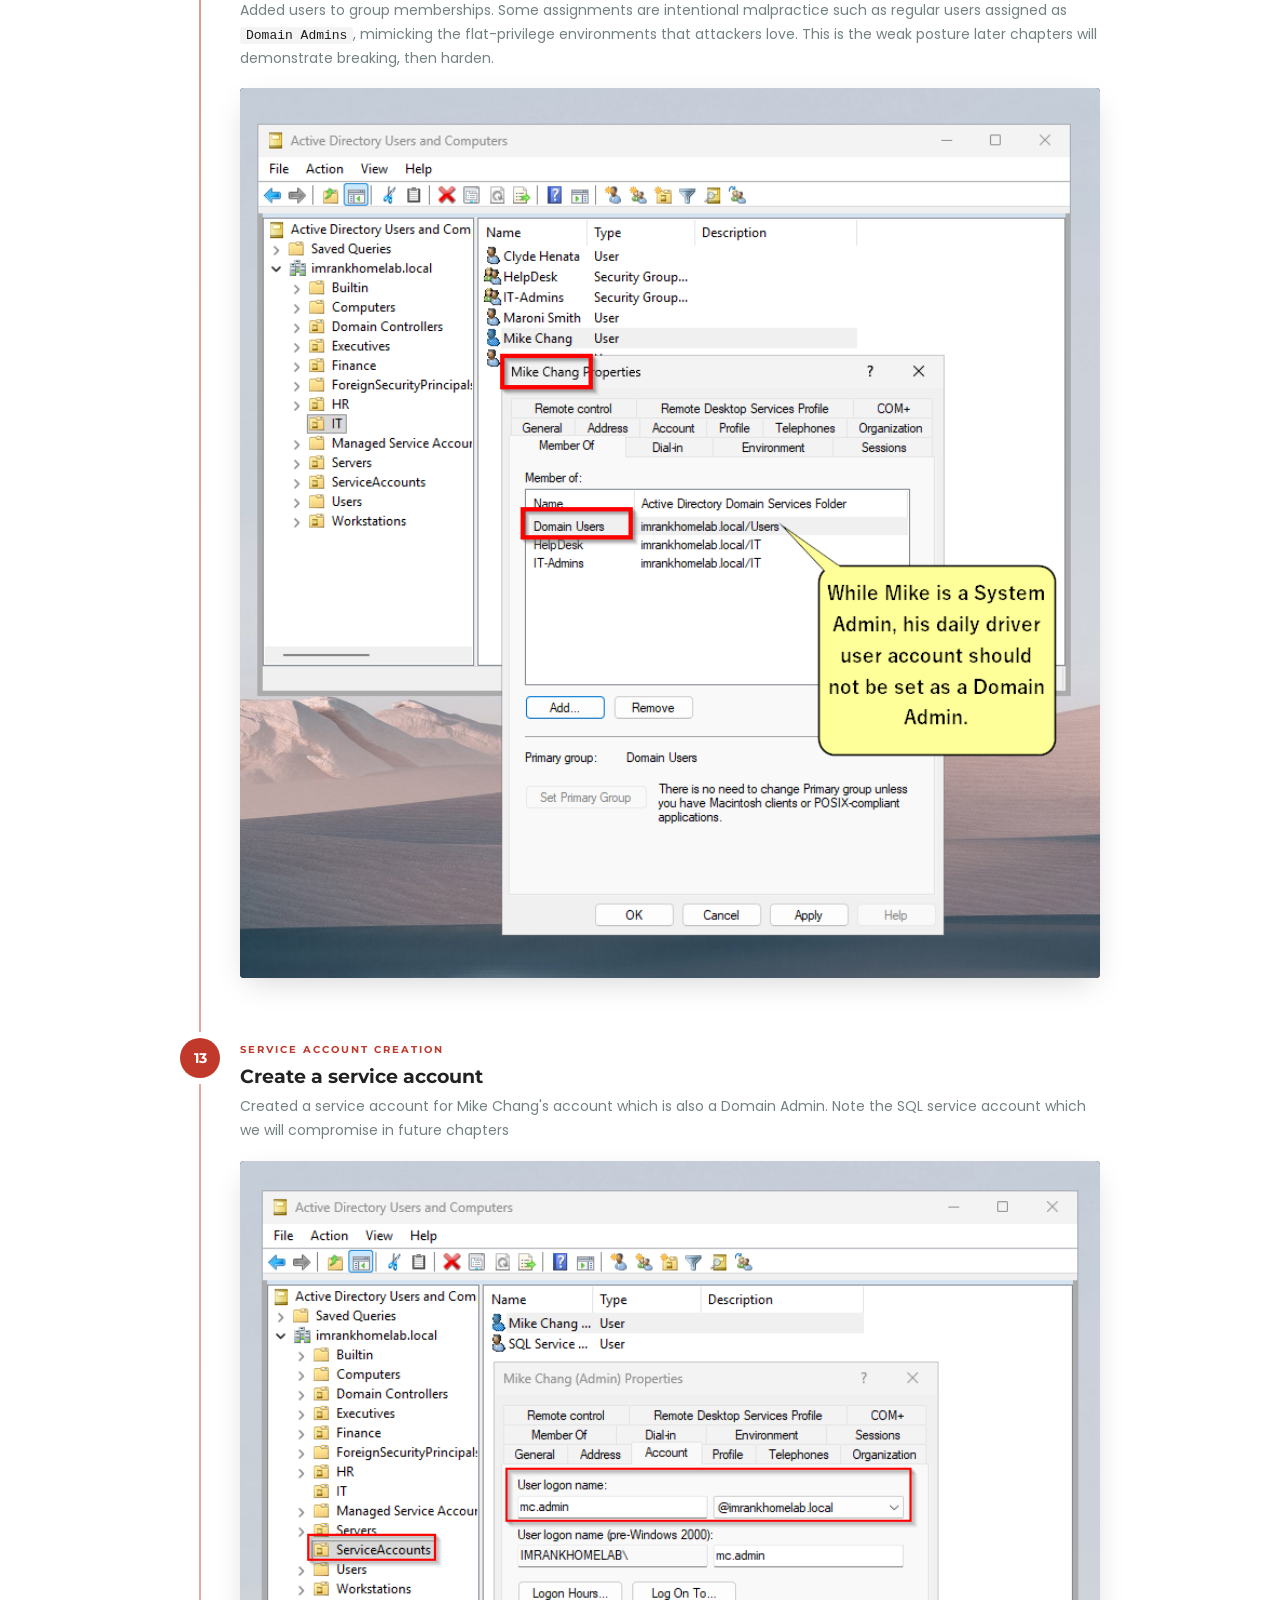
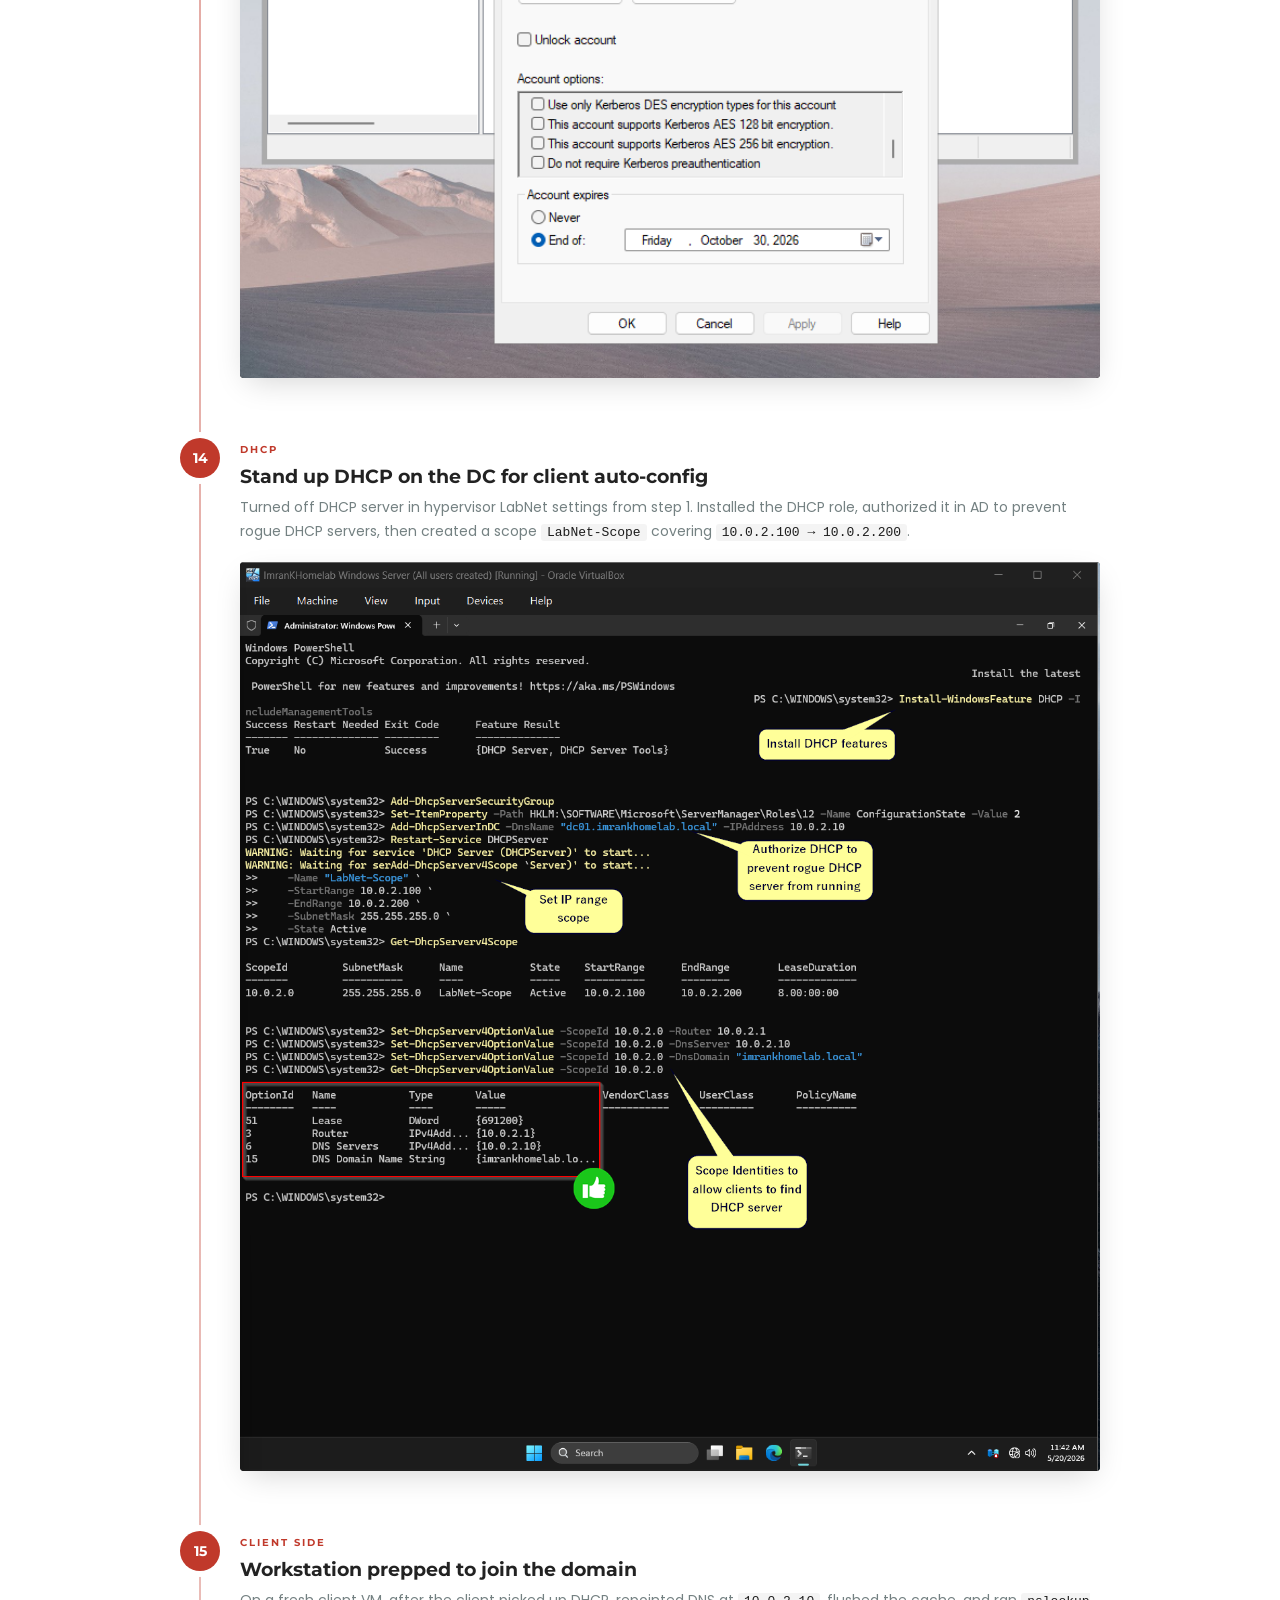
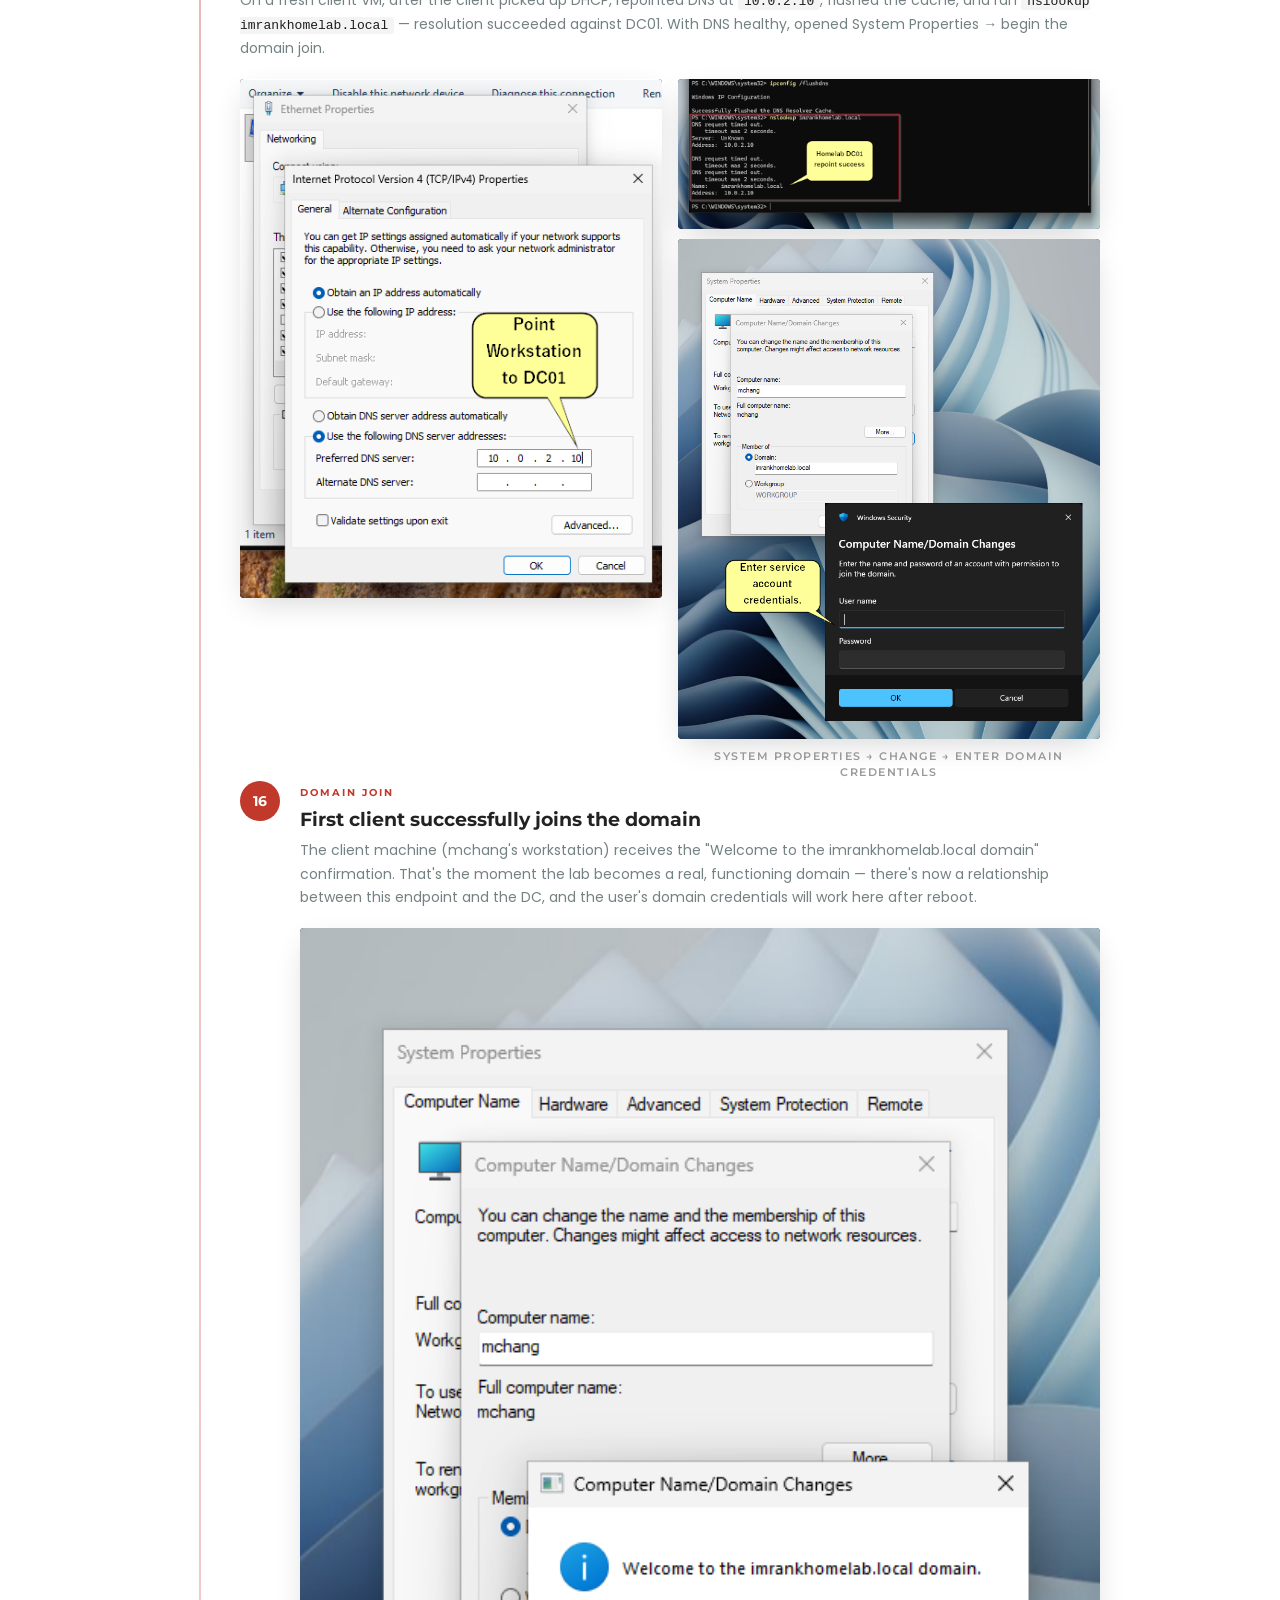
==== commit 7718d664: "Add files via upload" ====
--- a/homelab/chapter-1.html
+++ b/homelab/chapter-1.html
@@ -15,7 +15,7 @@
         <link rel="stylesheet" href="../css/font-awesome.min.css">
         <link rel="stylesheet" href="../css/et-line.css">
         <link rel="stylesheet" href="../css/style.css">
-        <link rel="stylesheet" href="../css/theme.css?v=16">
+        <link rel="stylesheet" href="../css/theme.css?v=15">
         <script>(function(){try{var t=localStorage.getItem('ik-theme');if(t==='dark'){document.documentElement.setAttribute('data-theme','dark');}}catch(e){}})();</script>
     </head>
     <body>
@@ -44,7 +44,6 @@
                     <ul class="nav navbar-nav nav-centered">
                         <li><a href="../index.html#homelab" class="chapter-page-nav"><i class="fa fa-angle-left" aria-hidden="true"></i> Back to homepage</a></li>
                     </ul>
-                    <div class="nav-spacer-right" aria-hidden="true"></div>
                 </div>
             </div>
         </nav>
@@ -53,7 +52,7 @@
             <div class="container">
                 <span class="ch-label">Chapter 01 — Build</span>
                 <h1>Lab Build &amp; Domain Standup</h1>
-                <p class="ch-sub">Spinning up the Active Directory domain controller, joining client workstations, and seeding the environment with users, OUs, and a deliberately weak service account so later chapters have something realistic to attack.</p>
+                <p class="ch-sub">Spinning up Active Directory domain controller, joining client workstations, and seeding the environment with users, OUs for mock enterprise company "ImranKHomelab"</p>
                 <div class="chapter-nav">
                     <span class="chnav-btn chnav-disabled" aria-disabled="true"><i class="fa fa-angle-left" aria-hidden="true"></i> Previous Chapter</span>
                     <a class="chnav-btn chnav-primary" href="../index.html#homelab"><i class="fa fa-th" aria-hidden="true"></i> See All Chapters</a>
@@ -81,7 +80,7 @@
                     <!-- Walkthrough -->
                     <div class="chapter-section">
                         <h2>Build Walkthrough</h2>
-                        <p class="section-lead">End-to-end walkthrough of standing up the domain — from creating the virtual network through getting the first user logged in. Click any screenshot to enlarge.</p>
+                        <p class="section-lead">
 
                         <div class="walkthrough">
 
@@ -90,9 +89,9 @@
                                 <span class="wt-step-num">1</span>
                                 <span class="wt-step-tag">Networking</span>
                                 <h3 class="wt-step-title">Create the LabNet virtual network</h3>
-                                <p class="wt-step-summary">In VirtualBox, created an isolated NAT network called <code>LabNet</code> on the <code>10.0.2.0/24</code> subnet with DHCP enabled. This will be the private wire that DC01 and all client VMs share, isolated from the host network and the public internet.</p>
+                                <p class="wt-step-summary">In VirtualBox, created an isolated NAT network called <code>LabNet</code> on the <code>10.0.2.0/24</code> subnet. This will be the private wire that DC01 and all client VMs share.</p>
                                 <a class="wt-shot" href="../img/homelab/ch1/1.png"><img src="../img/homelab/ch1/1.png" alt="VirtualBox NAT Network LabNet"></a>
-                                <div class="wt-shot-caption">VirtualBox NAT Networks — LabNet, 10.0.2.0/24, DHCP enabled</div>
+                                
                             </div>
 
                             <!-- Step 2 -->
@@ -100,9 +99,9 @@
                                 <span class="wt-step-num">2</span>
                                 <span class="wt-step-tag">Networking</span>
                                 <h3 class="wt-step-title">Attach the Windows Server VM to LabNet</h3>
-                                <p class="wt-step-summary">On the future DC VM, changed Adapter 1 from the default NAT to the new <code>LabNet</code> NAT network. This puts the server on the private lab subnet where it can serve as DHCP/DNS for everything else.</p>
+                                <p class="wt-step-summary">On VM that will soon be our DC, changed Adapter 1 from the default NAT to the new <code>LabNet</code> NAT network. This puts the server on the private lab subnet where it can serve as DHCP/DNS for everything else.</p>
                                 <a class="wt-shot" href="../img/homelab/ch1/2.png"><img src="../img/homelab/ch1/2.png" alt="VM Network adapter attached to LabNet"></a>
-                                <div class="wt-shot-caption">VM Settings → Network → Adapter 1 attached to NAT Network "LabNet"</div>
+                               
                             </div>
 
                             <!-- Step 3 -->
@@ -110,9 +109,9 @@
                                 <span class="wt-step-num">3</span>
                                 <span class="wt-step-tag">Server Setup</span>
                                 <h3 class="wt-step-title">Rename the server to DC01</h3>
-                                <p class="wt-step-summary">Inside Windows Server, used <code>Rename-Computer -NewName DC01</code> to give the box a meaningful name before promotion. A reboot is required for the change to take effect.</p>
+                                <p class="wt-step-summary">Inside Windows Server, used <code>Rename-Computer -NewName DC01</code> to give the box a meaningful name before promotion.</p>
                                 <a class="wt-shot" href="../img/homelab/ch1/3.png"><img src="../img/homelab/ch1/3.png" alt="PowerShell Rename-Computer DC01"></a>
-                                <div class="wt-shot-caption">PowerShell — Rename-Computer -NewName DC01</div>
+                                
                             </div>
 
                             <!-- Step 4 -->
@@ -120,7 +119,7 @@
                                 <span class="wt-step-num">4</span>
                                 <span class="wt-step-tag">Networking</span>
                                 <h3 class="wt-step-title">Assign DC01 a static IP and self-pointing DNS</h3>
-                                <p class="wt-step-summary">Set a static IPv4 address of <code>10.0.2.10</code> with gateway <code>10.0.2.1</code>, then pointed the DNS client at <code>127.0.0.1</code> so the DC resolves itself once promoted. A domain controller without stable IP + DNS is asking for replication and authentication weirdness later.</p>
+                                <p class="wt-step-summary">Set a static IPv4 address of <code>10.0.2.10</code> with gateway <code>10.0.2.1</code>, then pointed the DNS client at <code>127.0.0.1</code> so the DC resolves itself once promoted. A domain controller without stable IP + DNS will not behave as expected.</p>
                                 <a class="wt-shot" href="../img/homelab/ch1/4.png"><img src="../img/homelab/ch1/4.png" alt="Static IP and DNS configuration"></a>
                                 <div class="wt-shot-caption">New-NetIPAddress + Set-DnsClientServerAddress — confirmed via Get-NetIPConfiguration</div>
                             </div>
@@ -130,9 +129,8 @@
                                 <span class="wt-step-num">5</span>
                                 <span class="wt-step-tag">AD Role</span>
                                 <h3 class="wt-step-title">Install the AD-Domain-Services and DNS roles</h3>
-                                <p class="wt-step-summary"><code>Install-WindowsFeature AD-Domain-Services, DNS -IncludeManagementTools</code> stages the role binaries and tooling. No restart needed yet — this only installs; the next step actually promotes the server.</p>
-                                <a class="wt-shot" href="../img/homelab/ch1/5.png"><img src="../img/homelab/ch1/5.png" alt="Install-WindowsFeature AD-Domain-Services DNS"></a>
-                                <div class="wt-shot-caption">Install-WindowsFeature returns Success — AD DS and DNS Server roles staged</div>
+                                <p class="wt-step-summary"><code>Install-WindowsFeature AD-Domain-Services, DNS -IncludeManagementTools</code> stages the tools needed to utilize ADDS and DNS services. This only installs; the next step promotes the server.</p>
+                                <a class="wt-shot" href="../img/homelab/ch1/5.png"><img src="../img/homelab/ch1/5.png" alt="Install-WindowsFeature AD-Domain-Services DNS"></a>            
                             </div>
 
                             <!-- Step 6 -->
@@ -140,9 +138,8 @@
                                 <span class="wt-step-num">6</span>
                                 <span class="wt-step-tag">AD Forest</span>
                                 <h3 class="wt-step-title">Promote DC01 to the first domain controller</h3>
-                                <p class="wt-step-summary"><code>Install-ADDSForest</code> creates the brand-new forest <code>imrankhomelab.local</code> with NetBIOS <code>IMRANKHOMELAB</code>. Set a Safe Mode Administrator (breakglass) password stored separately from any user account. The DNS delegation warning is expected in a self-contained lab — there is no parent DNS zone above us.</p>
-                                <a class="wt-shot" href="../img/homelab/ch1/6.png"><img src="../img/homelab/ch1/6.png" alt="Install-ADDSForest creating imrankhomelab.local"></a>
-                                <div class="wt-shot-caption">Install-ADDSForest — operation completed successfully, server reboots into a fully-promoted DC</div>
+                                <p class="wt-step-summary"><code>Install-ADDSForest</code> creates the brand-new forest <code>imrankhomelab.local</code> with NetBIOS <code>IMRANKHOMELAB</code>. Set a Safe Mode Administrator (breakglass) password stored separately from any user account. The DNS delegation warning is expected in a self-contained lab.</p>
+                                <a class="wt-shot" href="../img/homelab/ch1/6.png"><img src="../img/homelab/ch1/6.png" alt="Install-ADDSForest creating imrankhomelab.local"></a>                               
                             </div>
 
                             <!-- Step 7 -->
@@ -150,7 +147,7 @@
                                 <span class="wt-step-num">7</span>
                                 <span class="wt-step-tag">Verification</span>
                                 <h3 class="wt-step-title">Confirm the forest, NetBIOS name, and core services</h3>
-                                <p class="wt-step-summary">After reboot, verified the forest is live: <code>Get-ADDomain</code> returns the correct DNSRoot and NetBIOS name, <code>Get-ADForest</code> shows the schema and naming masters, and the four core services — ADWS, DNS, KDC, Netlogon — are all running. This is the "is the DC actually a DC?" smoke test.</p>
+                                <p class="wt-step-summary">After reboot, verified the forest is live: <code>Get-ADDomain</code> returns the correct DNSRoot and NetBIOS name, <code>Get-ADForest</code> shows the schema and the four core services — ADWS, DNS, KDC, Netlogon are all running.</p>
                                 <a class="wt-shot" href="../img/homelab/ch1/7.png"><img src="../img/homelab/ch1/7.png" alt="Forest, domain, and service verification"></a>
                                 <div class="wt-shot-caption">Get-ADDomain, Get-ADForest, and Get-Service ADWS,KDC,Netlogon,DNS — all green</div>
                             </div>
@@ -162,7 +159,7 @@
                                 <h3 class="wt-step-title">Create the first Organizational Unit</h3>
                                 <p class="wt-step-summary">Opened Active Directory Users and Computers and started building OUs to mimic an enterprise structure. First one: <code>IT</code>, directly under <code>imrankhomelab.local</code>. Intentionally left "Protect container from accidental deletion" unchecked so the lab is easy to tear down later.</p>
                                 <a class="wt-shot" href="../img/homelab/ch1/8.png"><img src="../img/homelab/ch1/8.png" alt="Creating IT Organizational Unit"></a>
-                                <div class="wt-shot-caption">New Object → Organizational Unit → IT</div>
+                                
                             </div>
 
                             <!-- Step 9 -->
@@ -172,7 +169,7 @@
                                 <h3 class="wt-step-title">Build out a realistic OU hierarchy</h3>
                                 <p class="wt-step-summary">Created the full set of department OUs to mirror a small enterprise: <code>Executives</code>, <code>Finance</code>, <code>HR</code>, <code>IT</code>, <code>Servers</code>, <code>ServiceAccounts</code>, <code>Users</code>, and <code>Workstations</code>. Real environments have this kind of separation; the lab now does too, which means later GPO scoping and delegation exercises will be meaningful.</p>
                                 <a class="wt-shot" href="../img/homelab/ch1/9.png"><img src="../img/homelab/ch1/9.png" alt="Full OU hierarchy in ADUC"></a>
-                                <div class="wt-shot-caption">Full OU tree under imrankhomelab.local</div>
+                                
                             </div>
 
                             <!-- Step 10 -->
@@ -180,7 +177,7 @@
                                 <span class="wt-step-num">10</span>
                                 <span class="wt-step-tag">Groups</span>
                                 <h3 class="wt-step-title">Create security groups inside each OU</h3>
-                                <p class="wt-step-summary">Inside <code>Executives</code>, created a Global Security group called <code>Executives</code>. Repeated this pattern across the other OUs (HelpDesk, IT-Admins, etc.) so that permissions can be assigned to groups rather than individual users — the way it should be done in production.</p>
+                                <p class="wt-step-summary">Inside <code>Executives</code>, created a Global Security group called <code>Executives</code>. Repeated this pattern across the other OUs so that permissions can be assigned to groups rather than individual users.</p>
                                 <a class="wt-shot" href="../img/homelab/ch1/10.png"><img src="../img/homelab/ch1/10.png" alt="Create security group Executives"></a>
                                 <div class="wt-shot-caption">New Object → Group → Executives (Global / Security)</div>
                             </div>
@@ -190,7 +187,7 @@
                                 <span class="wt-step-num">11</span>
                                 <span class="wt-step-tag">Users</span>
                                 <h3 class="wt-step-title">Seed user accounts across departments</h3>
-                                <p class="wt-step-summary">Created realistic user accounts for each department — names, displays, office (New York), and dropped them into the correct OUs. Examples: Clyde Sandor in IT, Shia Lee, Snola Banee, plus the rest of the roster (mchang, ppatel, lgarcia, orashid, jsmith and others).</p>
+                                <p class="wt-step-summary">Created realistic user accounts for each department - names, displays, office (New York), and dropped them into the correct OUs. Examples: Clyde Henata in IT, plus the rest of the users. </p>
                                 <a class="wt-shot" href="../img/homelab/ch1/11.png"><img src="../img/homelab/ch1/11.png" alt="Create user Clyde Sandor"></a>
                                 <div class="wt-shot-caption">New User → Clyde Sandor in IT OU</div>
                             </div>
@@ -199,43 +196,56 @@
                             <div class="wt-step">
                                 <span class="wt-step-num">12</span>
                                 <span class="wt-step-tag">Privilege Design (intentionally weak)</span>
-                                <h3 class="wt-step-title">Assign group memberships — including some that shouldn't exist</h3>
-                                <p class="wt-step-summary">Added users to group memberships. Some assignments are intentionally bad: regular users sit in <code>Domain Admins</code>, mimicking the flat-privilege environments that attackers love. This is the weak posture later chapters will demonstrate breaking, then harden.</p>
+                                <h3 class="wt-step-title">Assign group memberships - including some that shouldn't exist</h3>
+                                <p class="wt-step-summary">Added users to group memberships. Some assignments are intentional malpractice such as regular users assigned as <code>Domain Admins</code>, mimicking the flat-privilege environments that attackers love. This is the weak posture later chapters will demonstrate breaking, then harden.</p>
                                 <a class="wt-shot" href="../img/homelab/ch1/12.png"><img src="../img/homelab/ch1/12.png" alt="User added to Domain Admins"></a>
-                                <div class="wt-shot-caption">Clyde Sandor — Member Of → Domain Admins (intentionally poor design)</div>
-                            </div>
-
-                            <!-- Step 13 -->
+                                
+                            </div>
+
+                             <!-- Step 13 -->
                             <div class="wt-step">
                                 <span class="wt-step-num">13</span>
+                                <span class="wt-step-tag">Service Account Creation</span>
+                                <h3 class="wt-step-title">Create a service account</h3>
+                                <p class="wt-step-summary">Created a service account for Mike Chang's account which is also a Domain Admin. Note the SQL service account which we will compromise in future chapters</p>
+                                <a class="wt-shot" href="../img/homelab/ch1/12a.png"><img src="../img/homelab/ch1/12a.png" alt="User added to Domain Admins"></a>
+                                
+                            </div>
+
+                            <!-- Step 14 -->
+                            <div class="wt-step">
+                                <span class="wt-step-num">14</span>
                                 <span class="wt-step-tag">DHCP</span>
                                 <h3 class="wt-step-title">Stand up DHCP on the DC for client auto-config</h3>
-                                <p class="wt-step-summary">Installed the DHCP role, authorized it in AD to prevent rogue DHCP servers, then created a scope <code>LabNet-Scope</code> covering <code>10.0.2.100 → 10.0.2.200</code>. Set scope options so clients auto-discover the router (<code>10.0.2.1</code>), the DNS server (<code>10.0.2.10</code> = DC01), and the search domain (<code>imrankhomelab.local</code>). With this in place, new client VMs join the lab network and find the DC without manual config.</p>
+                                <p class="wt-step-summary">Turned off DHCP server in hypervisor LabNet settings from step 1. Installed the DHCP role, authorized it in AD to prevent rogue DHCP servers, then created a scope <code>LabNet-Scope</code> covering <code>10.0.2.100 → 10.0.2.200</code>.</p>
                                 <a class="wt-shot" href="../img/homelab/ch1/13.png"><img src="../img/homelab/ch1/13.png" alt="DHCP install and scope configuration"></a>
-                                <div class="wt-shot-caption">Install-WindowsFeature DHCP → Add-DhcpServerInDC → Add-DhcpServerv4Scope → Set-DhcpServerv4OptionValue</div>
-                            </div>
-
-                            <!-- Step 13a + 13b -->
-                            <div class="wt-step">
-                                <span class="wt-step-num">14</span>
+                                
+                            </div>
+
+                            <!-- Step 15a + 15b -->
+                            <div class="wt-step">
+                                <span class="wt-step-num">15</span>
                                 <span class="wt-step-tag">Client Side</span>
-                                <h3 class="wt-step-title">Validate DNS resolution from a client and start domain join</h3>
-                                <p class="wt-step-summary">On a fresh client VM, after the client picked up DHCP, repointed DNS at <code>10.0.2.10</code>, flushed the cache, and ran <code>nslookup imrankhomelab.local</code> — resolution succeeded against DC01. With DNS healthy, opened System Properties → Change settings to begin the domain join.</p>
+                                <h3 class="wt-step-title">Workstation prepped to join the domain</h3>
+                                <p class="wt-step-summary">On a fresh client VM, after the client picked up DHCP, repointed DNS at <code>10.0.2.10</code>, flushed the cache, and ran <code>nslookup imrankhomelab.local</code> — resolution succeeded against DC01. With DNS healthy, opened System Properties → begin the domain join.</p>
                                 <div class="wt-shot-pair">
                                     <div>
-                                        <a class="wt-shot" href="../img/homelab/ch1/13a.png"><img src="../img/homelab/ch1/13a.png" alt="nslookup imrankhomelab.local success"></a>
-                                        <div class="wt-shot-caption">nslookup → 10.0.2.10 — DC01 resolves the domain</div>
+                                        <a class="wt-shot" href="../img/homelab/ch1/13aa.png"><img src="../img/homelab/ch1/13aa.png" alt="nslookup imrankhomelab.local success"></a>
+                                        <div class="wt-shot-caption"></div>
                                     </div>
                                     <div>
+                                        <a class="wt-shot" href="../img/homelab/ch1/13ab.png"><img src="../img/homelab/ch1/13ab.png" alt="Domain join credential prompt"></a>
+                                        <div class="wt-shot-caption"></div>
+                                         <div>
                                         <a class="wt-shot" href="../img/homelab/ch1/13b.png"><img src="../img/homelab/ch1/13b.png" alt="Domain join credential prompt"></a>
                                         <div class="wt-shot-caption">System Properties → Change → enter domain credentials</div>
                                     </div>
                                 </div>
                             </div>
 
-                            <!-- Step 14 (renamed) -->
-                            <div class="wt-step">
-                                <span class="wt-step-num">15</span>
+                            <!-- Step 16 (renamed) -->
+                            <div class="wt-step">
+                                <span class="wt-step-num">16</span>
                                 <span class="wt-step-tag">Domain Join</span>
                                 <h3 class="wt-step-title">First client successfully joins the domain</h3>
                                 <p class="wt-step-summary">The client machine (mchang's workstation) receives the "Welcome to the imrankhomelab.local domain" confirmation. That's the moment the lab becomes a real, functioning domain — there's now a relationship between this endpoint and the DC, and the user's domain credentials will work here after reboot.</p>
@@ -243,14 +253,14 @@
                                 <div class="wt-shot-caption">Welcome to the imrankhomelab.local domain — first endpoint joined</div>
                             </div>
 
-                            <!-- Step 15 -->
-                            <div class="wt-step">
-                                <span class="wt-step-num">16</span>
+                            <!-- Step 17 -->
+                            <div class="wt-step">
+                                <span class="wt-step-num">17</span>
                                 <span class="wt-step-tag">Verification</span>
                                 <h3 class="wt-step-title">Log in as a domain user</h3>
                                 <p class="wt-step-summary">After reboot, logged into the workstation using domain credentials (<code>IMRANKHOMELAB\mchang</code>). The Windows 11 welcome screen authenticating against the DC confirms end-to-end success: DC promoted, DHCP serving, DNS resolving, client joined, domain credential validated.</p>
                                 <a class="wt-shot" href="../img/homelab/ch1/15.png"><img src="../img/homelab/ch1/15.png" alt="Mike Chang logged into domain"></a>
-                                <div class="wt-shot-caption">Mike Chang — Welcome — first domain login on the joined workstation</div>
+                               
                             </div>
 
                         </div>
@@ -258,14 +268,13 @@
 
                     <!-- Findings -->
                     <div class="chapter-section">
-                        <h2>Findings &amp; Intentional Weak Spots</h2>
+                        <h2>Findings</h2>
                         <p class="section-lead">Observations from the build phase — the conditions later chapters will exploit and then remediate.</p>
                         <ul class="findings-list">
                             <li><strong>Flat admin model</strong>Regular users sit inside Domain Admins. No Tier-0 separation. A single endpoint compromise can lead straight to forest takeover.</li>
-                            <li><strong>Service account ready to be Kerberoasted</strong>The ServiceAccounts OU will hold an SPN-bound account (<code>svc_sqlserver</code>) with a weak password — the exact attack surface for Chapter 2.</li>
+                            <li><strong>Service account in step 13 ready to be Kerberoasted</strong>The ServiceAccounts OU will hold an SPN-bound account (<code>svc_sqlserver</code>) with a weak password.</li>
                             <li><strong>No password policy hardening</strong>Default domain password policy only. Complexity is on by default but minimum length is 7 and no fine-grained policies are applied yet.</li>
-                            <li><strong>Audit policy is default</strong>Kerberos service ticket events (4769) are not being captured at a granularity that would detect roasting. Logging gap noted for Chapter 3 to fix.</li>
-                            <li><strong>DHCP and DNS run on the same DC</strong>Common in small environments, fine for the lab, but a reminder that DC01 is a single point of failure for everything client-side.</li>
+                            <li><strong>Audit policy is default</strong>Event logs or any ingestion for that matter has not been set up yet which results in severe blindspots</li>
                         </ul>
                     </div>
 
--- a/css/theme.css
+++ b/css/theme.css
@@ -19,19 +19,21 @@
         flex: 1 1 auto;
         text-align: center;
     }
-    /* Invisible right-side spacer that mirrors the switch width on the left.
-       Without this, .nav-centered (flex: 1) takes the leftover space which is
-       offset to the right of the switch — the menu centers within that offset
-       space, looking visibly off-center on smaller screens like a 13" MacBook.
-       The spacer balances the layout so the menu centers relative to the
-       viewport, not the leftover space. */
+    /* Right-side spacer mirrors the theme switch on the left so the
+       centered nav sits in the true middle of the container instead of
+       being pushed right by the switch's width. Without this the nav
+       appears off-center on narrower desktop widths (e.g. 13" MacBook). */
     .navbar-default .navbar-collapse > .nav-spacer-right {
         flex: 0 0 auto;
-        width: 73px; /* switch wrap is ~58px track + 15px left padding */
-    }
-}
-@media (max-width: 767px) {
-    .nav-spacer-right { display: none; }
+        width: 73px; /* 58px switch track + 15px left padding on .theme-switch-wrap */
+    }
+    /* Bootstrap's default .navbar-nav > li is float:left, which left-aligns
+       the items inside our centered <ul>. Switching them to inline-block lets
+       the parent's text-align:center actually center the visible items. */
+    .navbar-default .navbar-nav.nav-centered > li {
+        float: none;
+        display: inline-block;
+    }
 }
 /* Tighten nav item spacing so all items + the switch fit on one line.
    The template's default is margin: 25px 20px 0 — pulling that in to 8px on
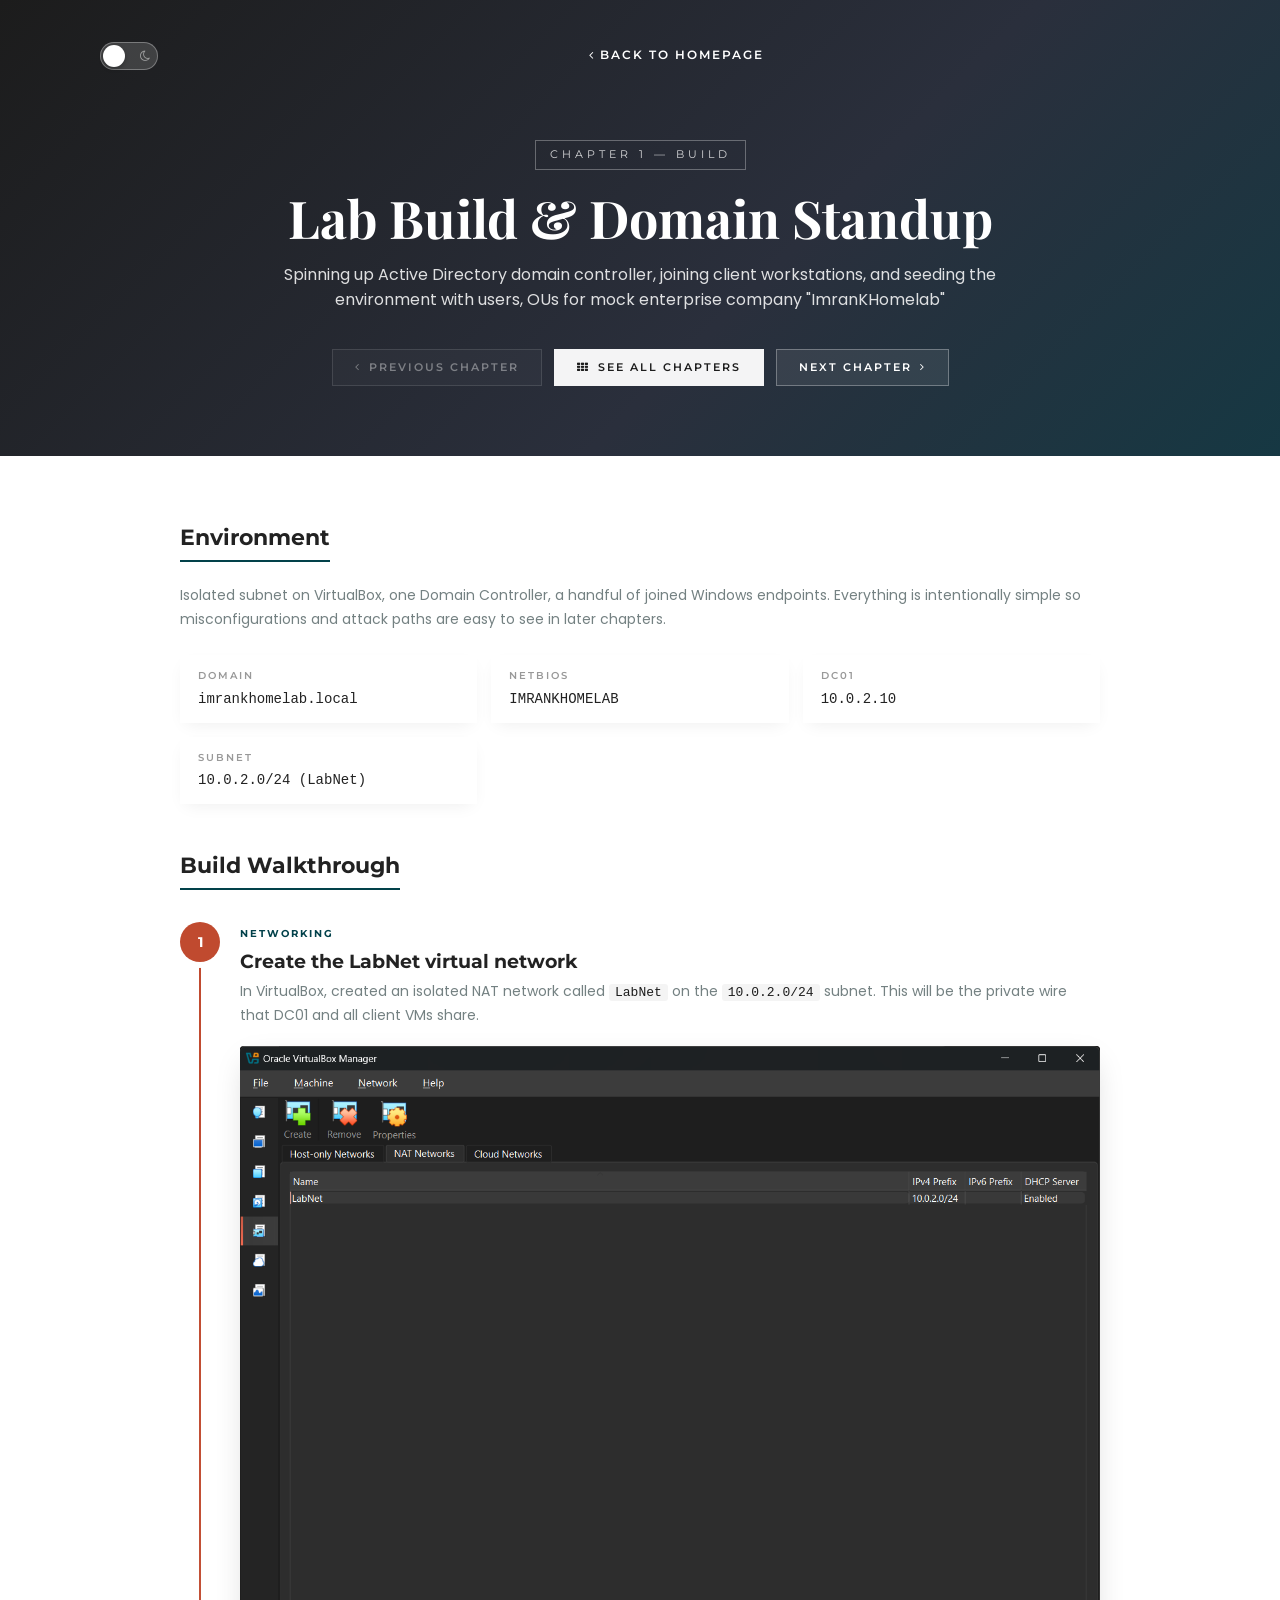
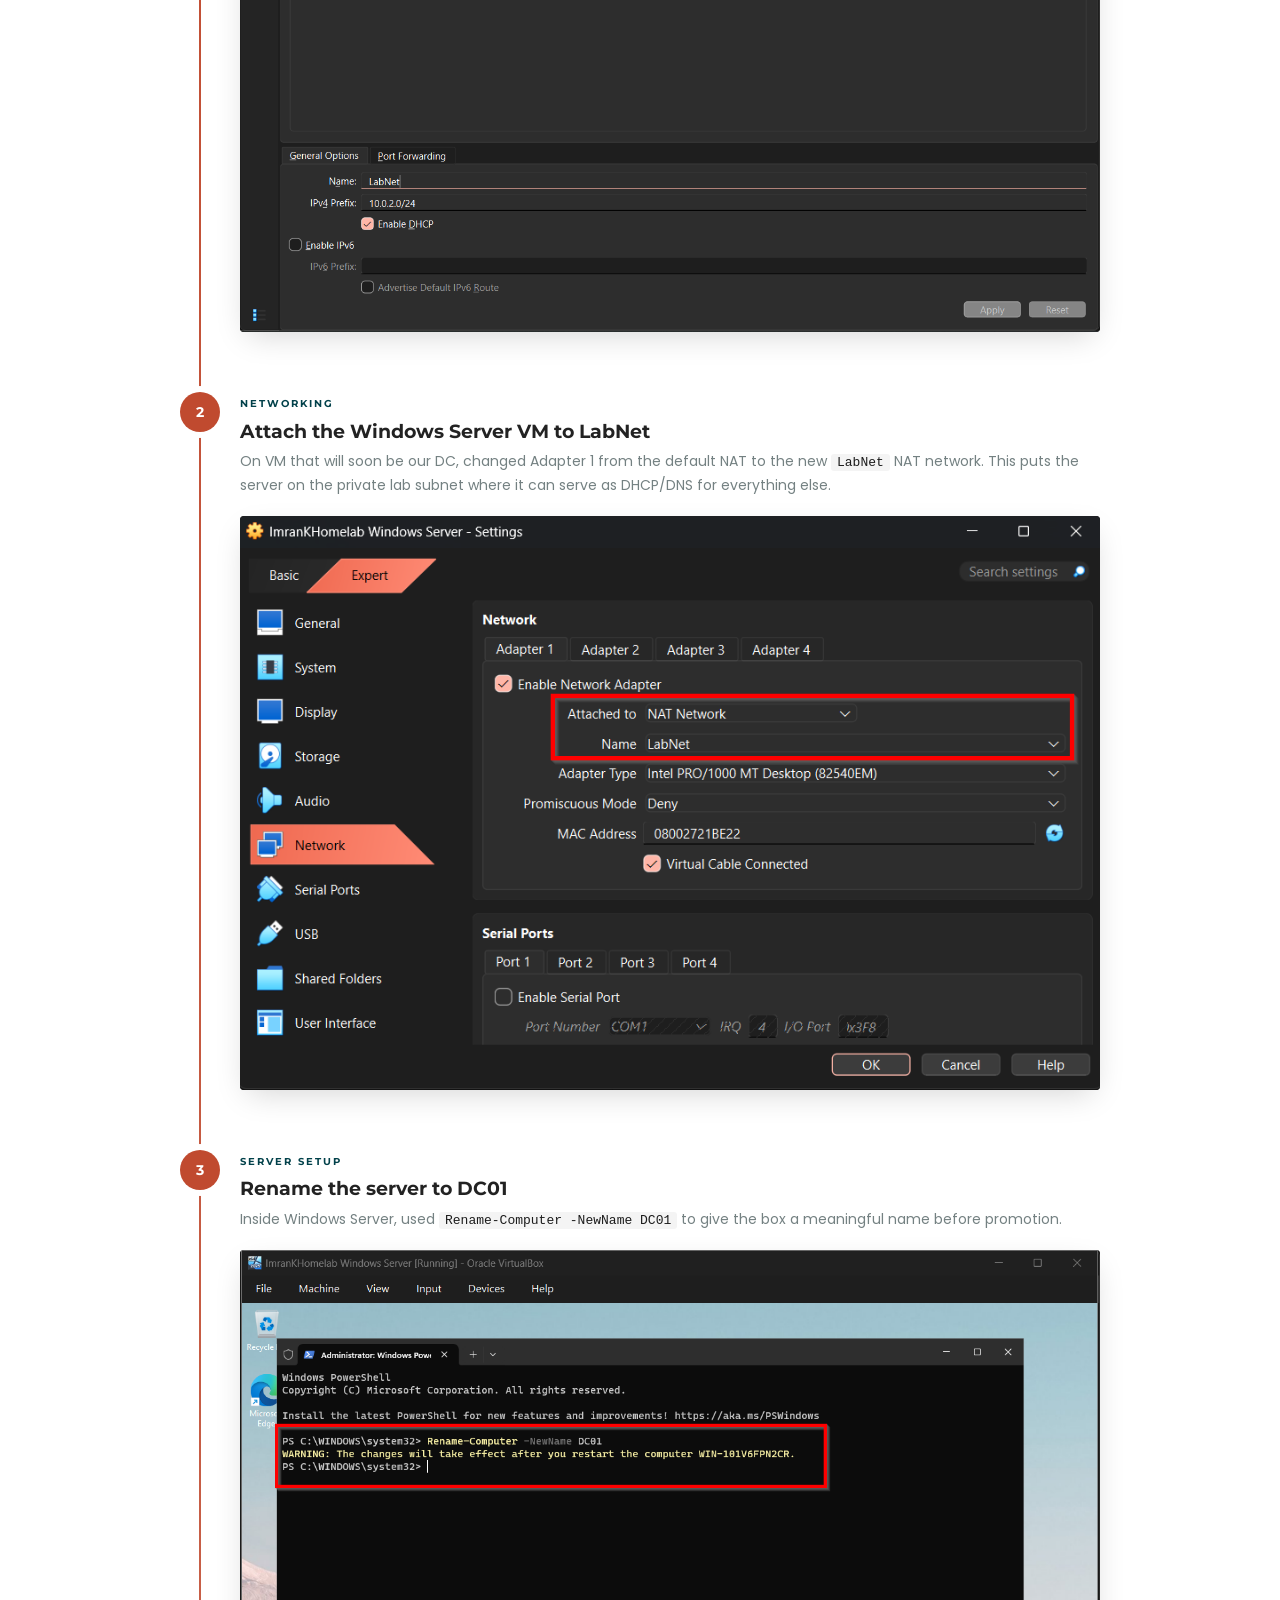
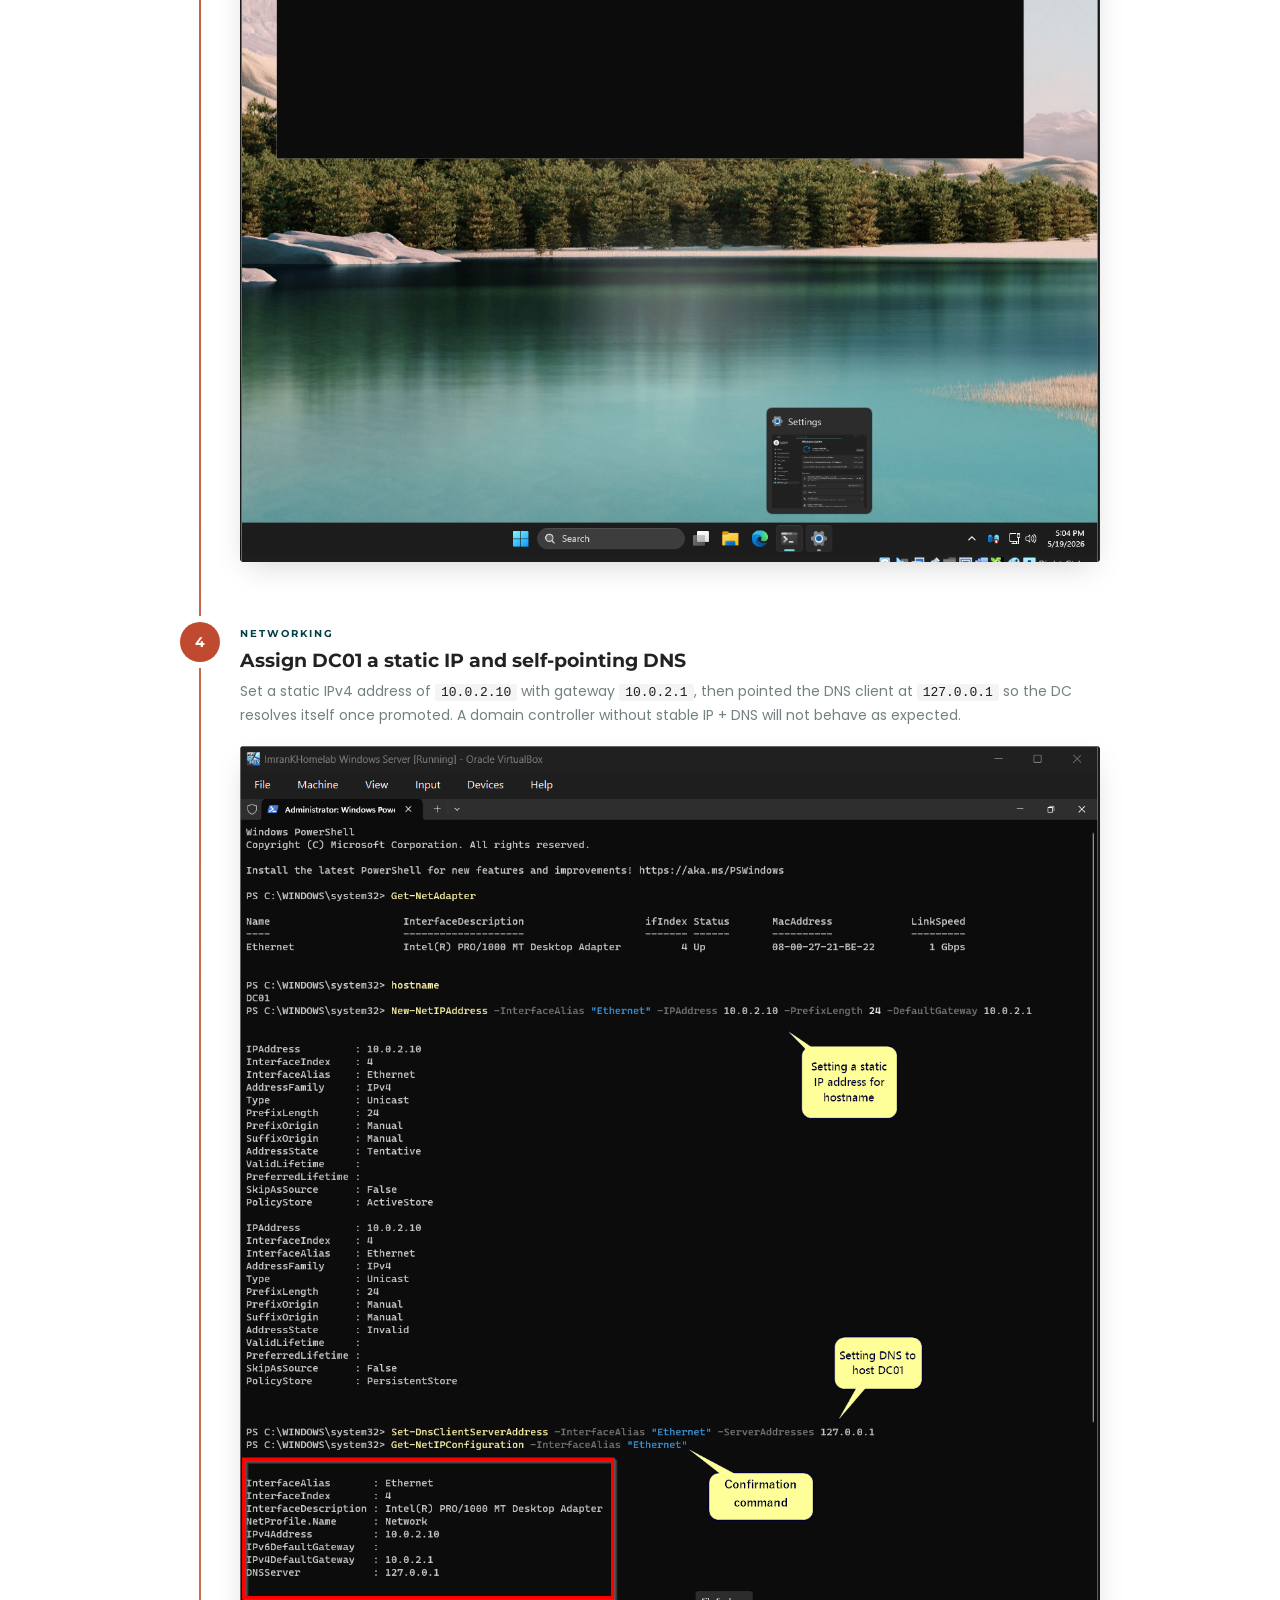
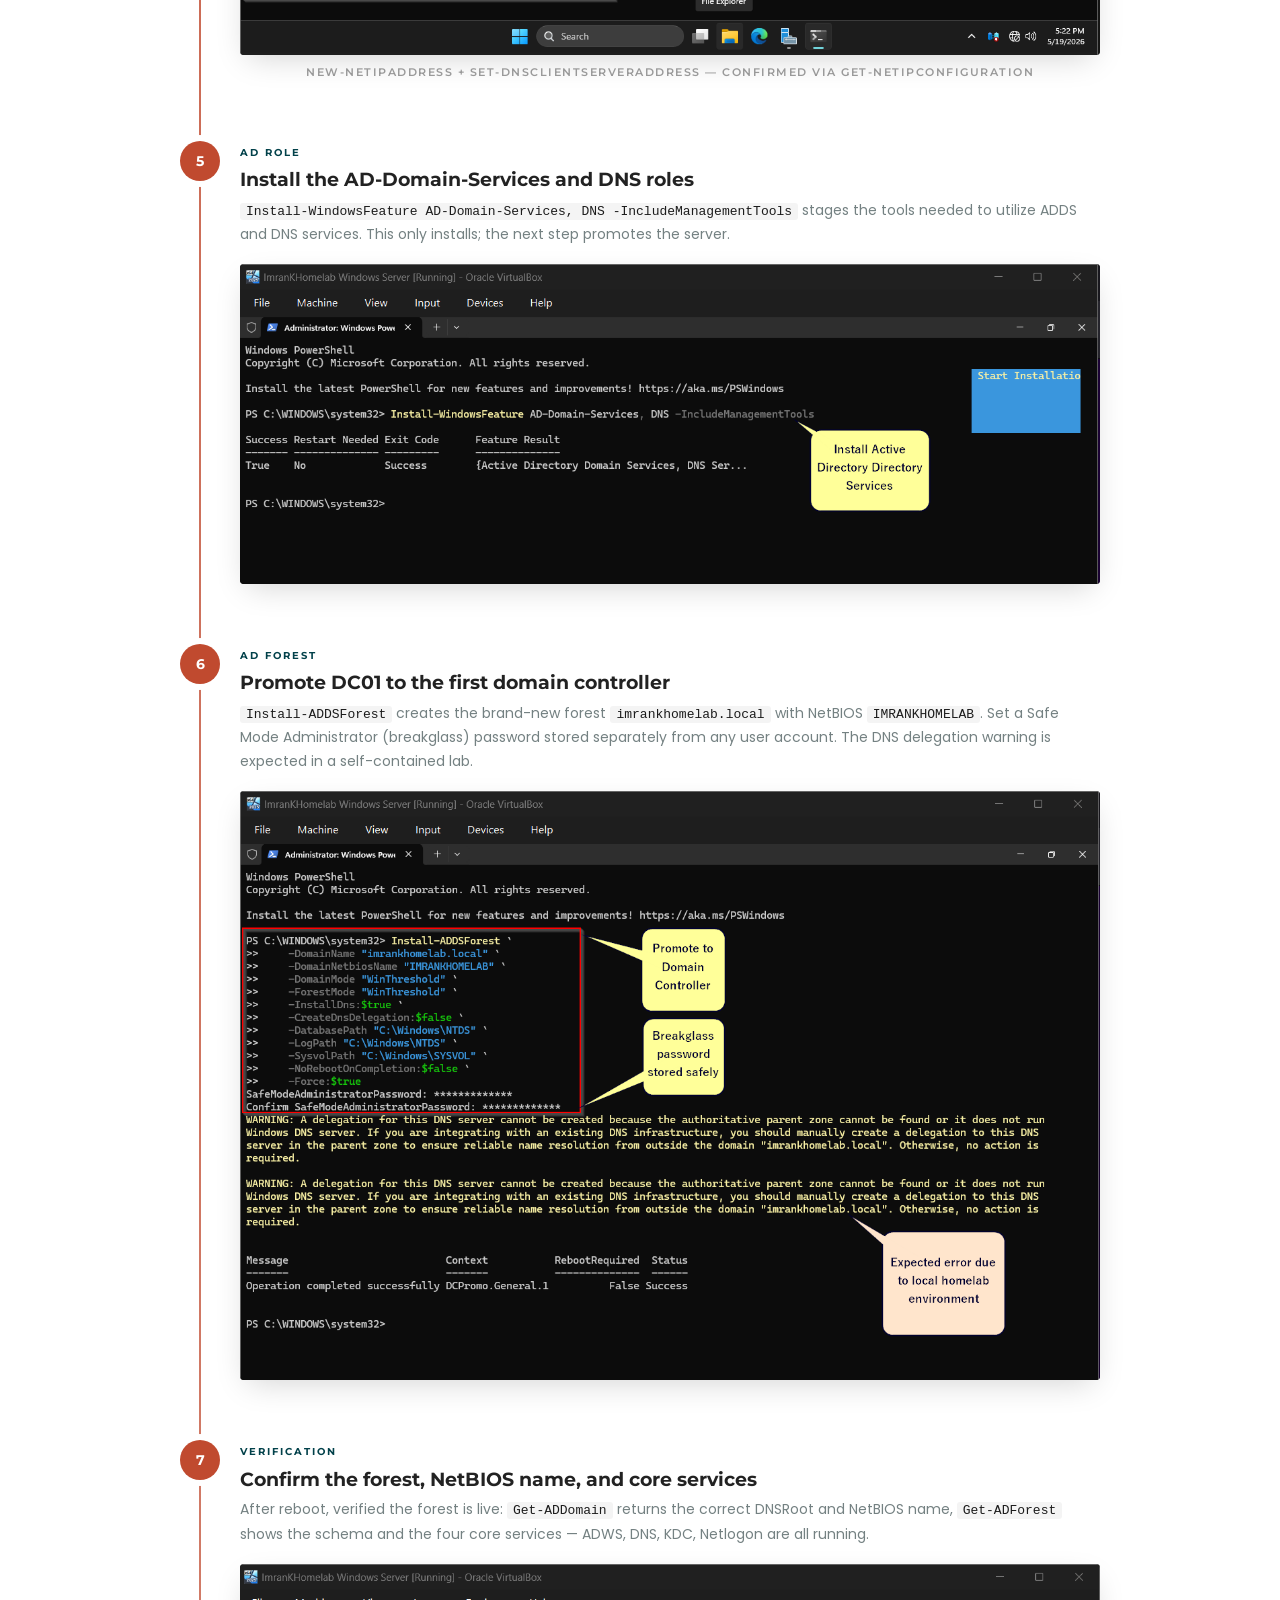
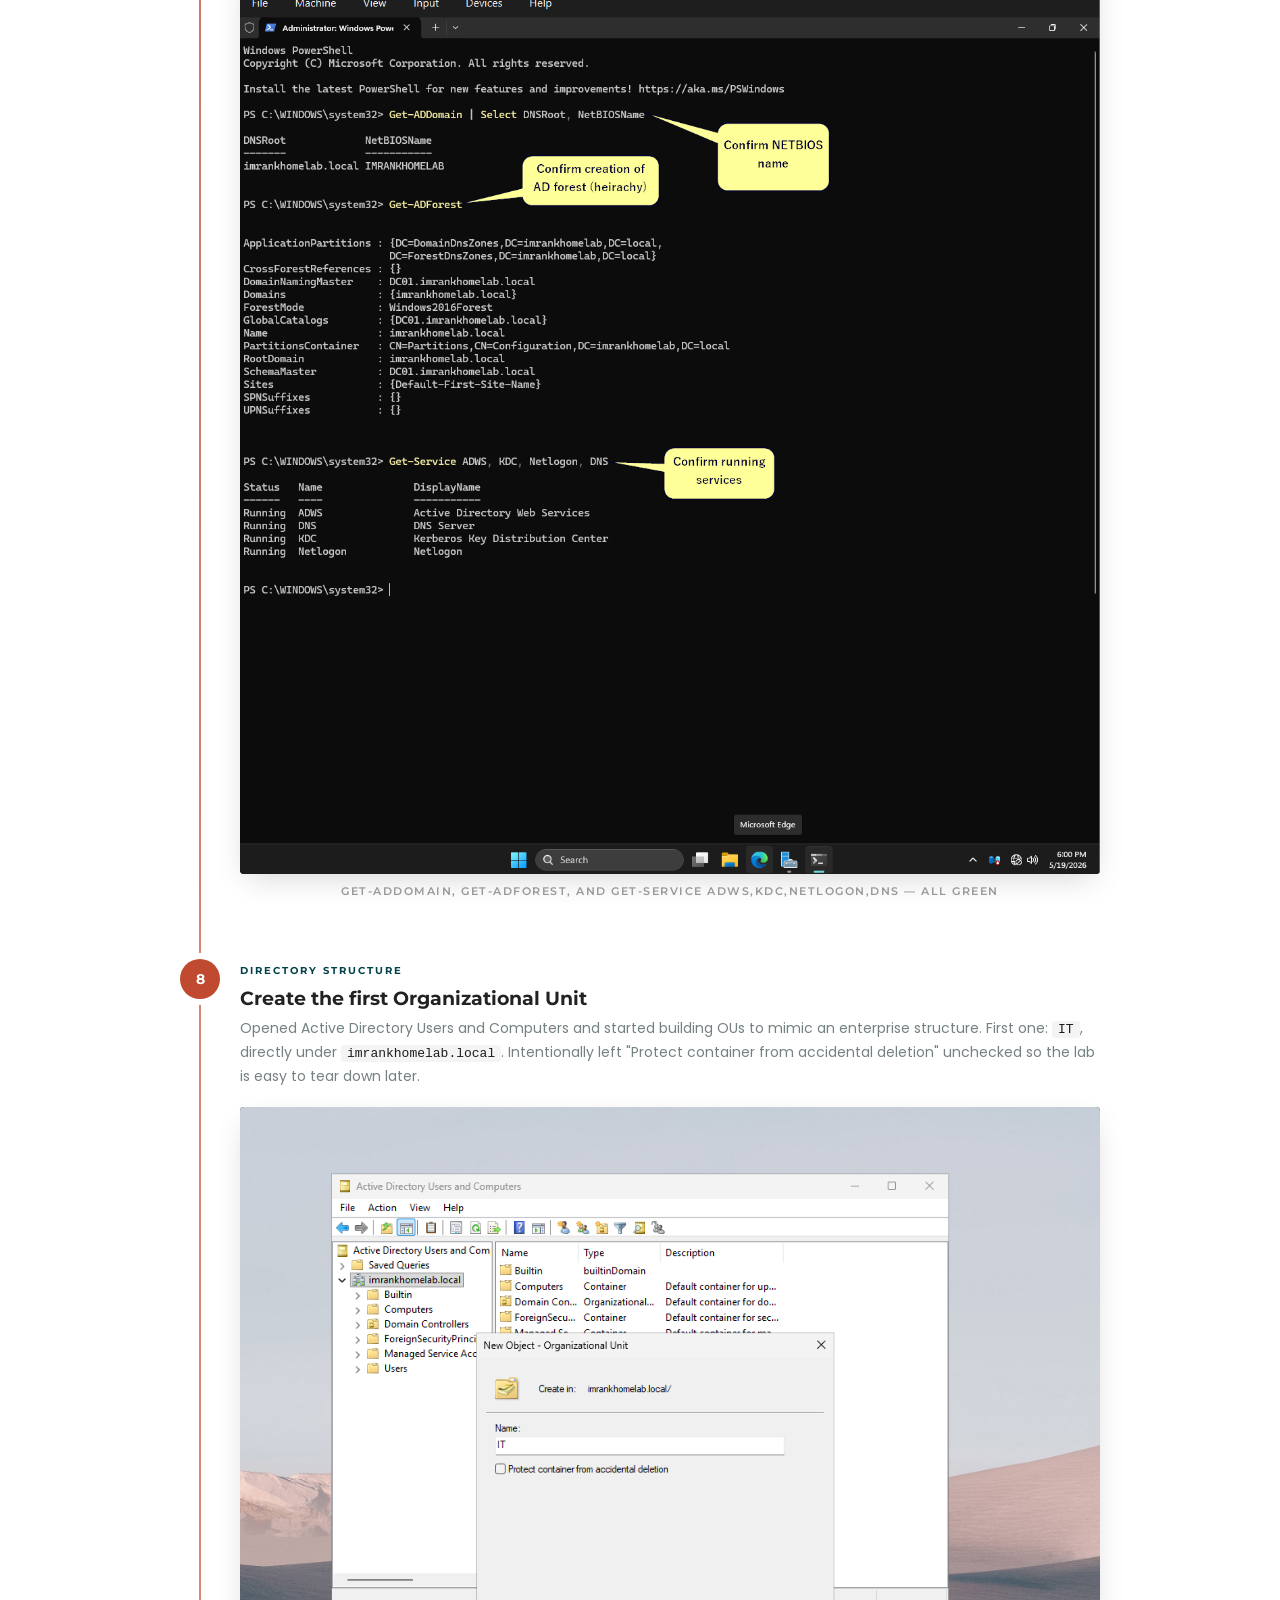
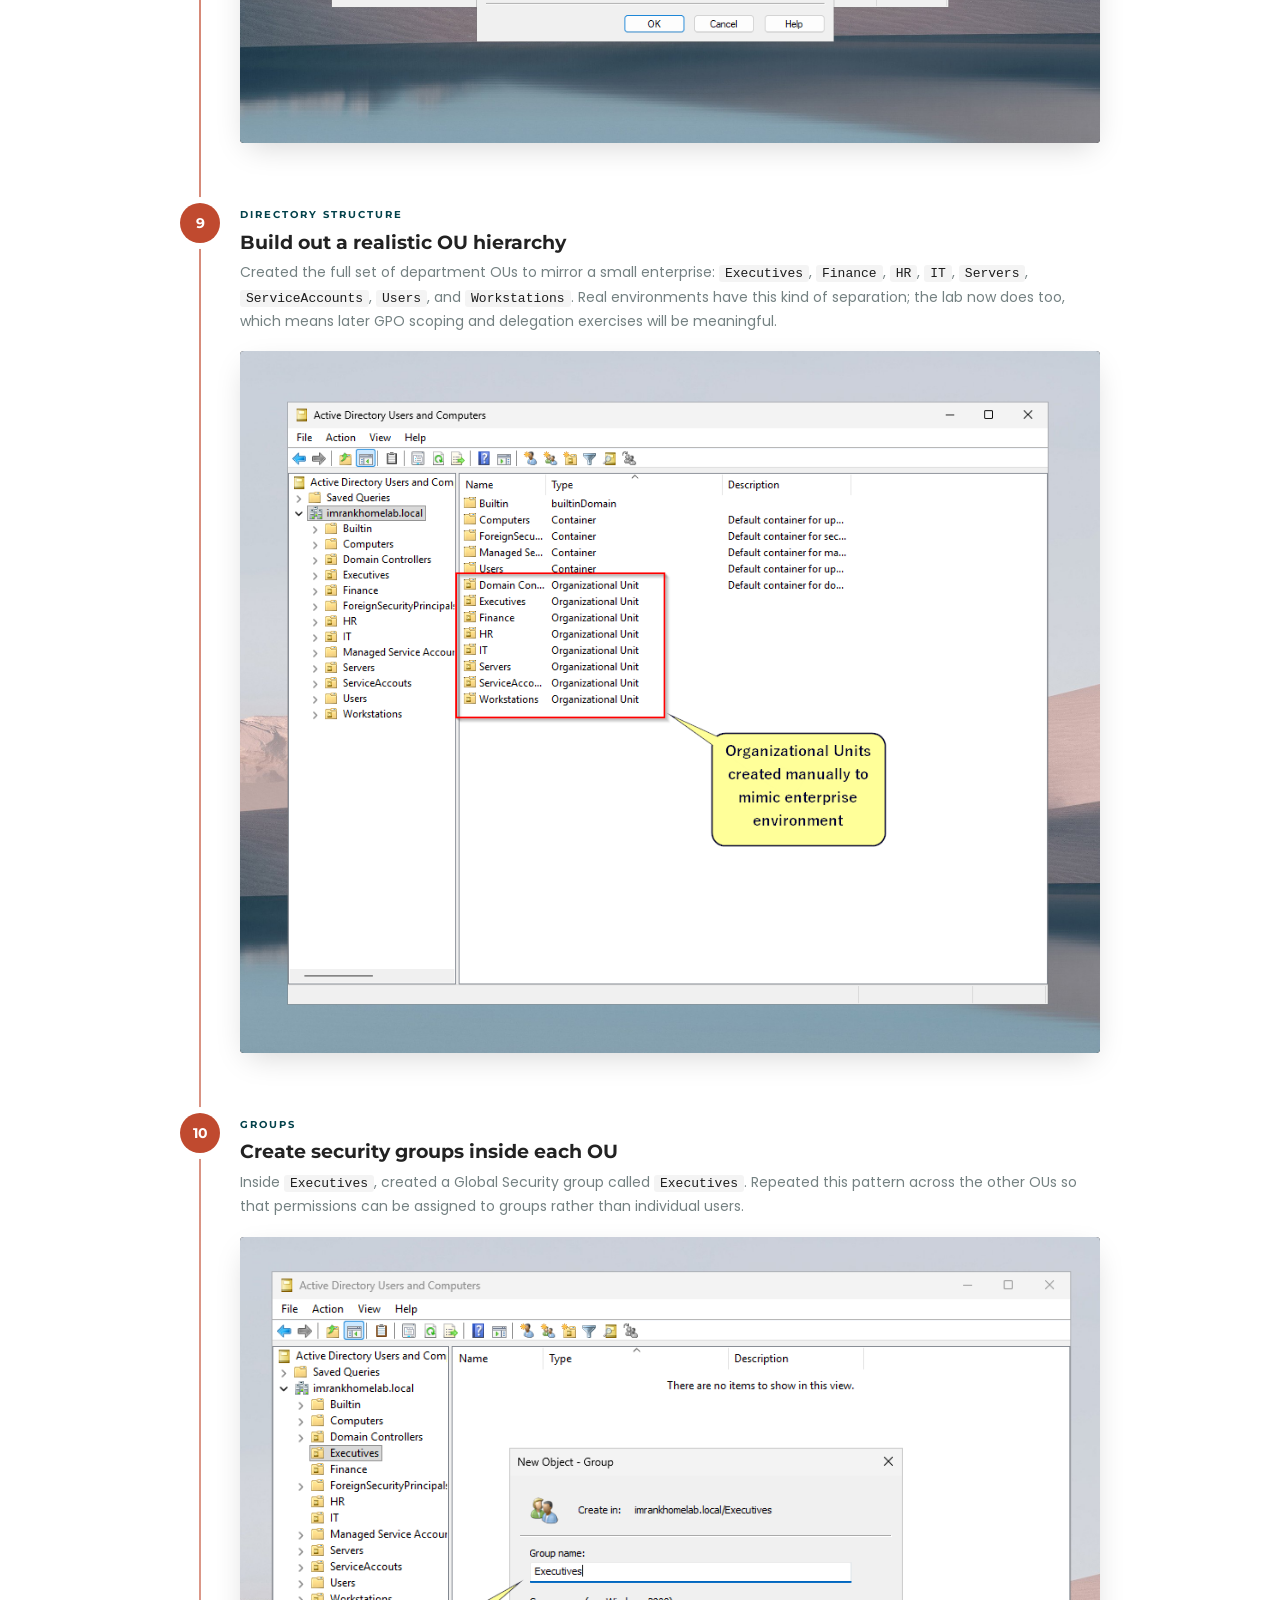
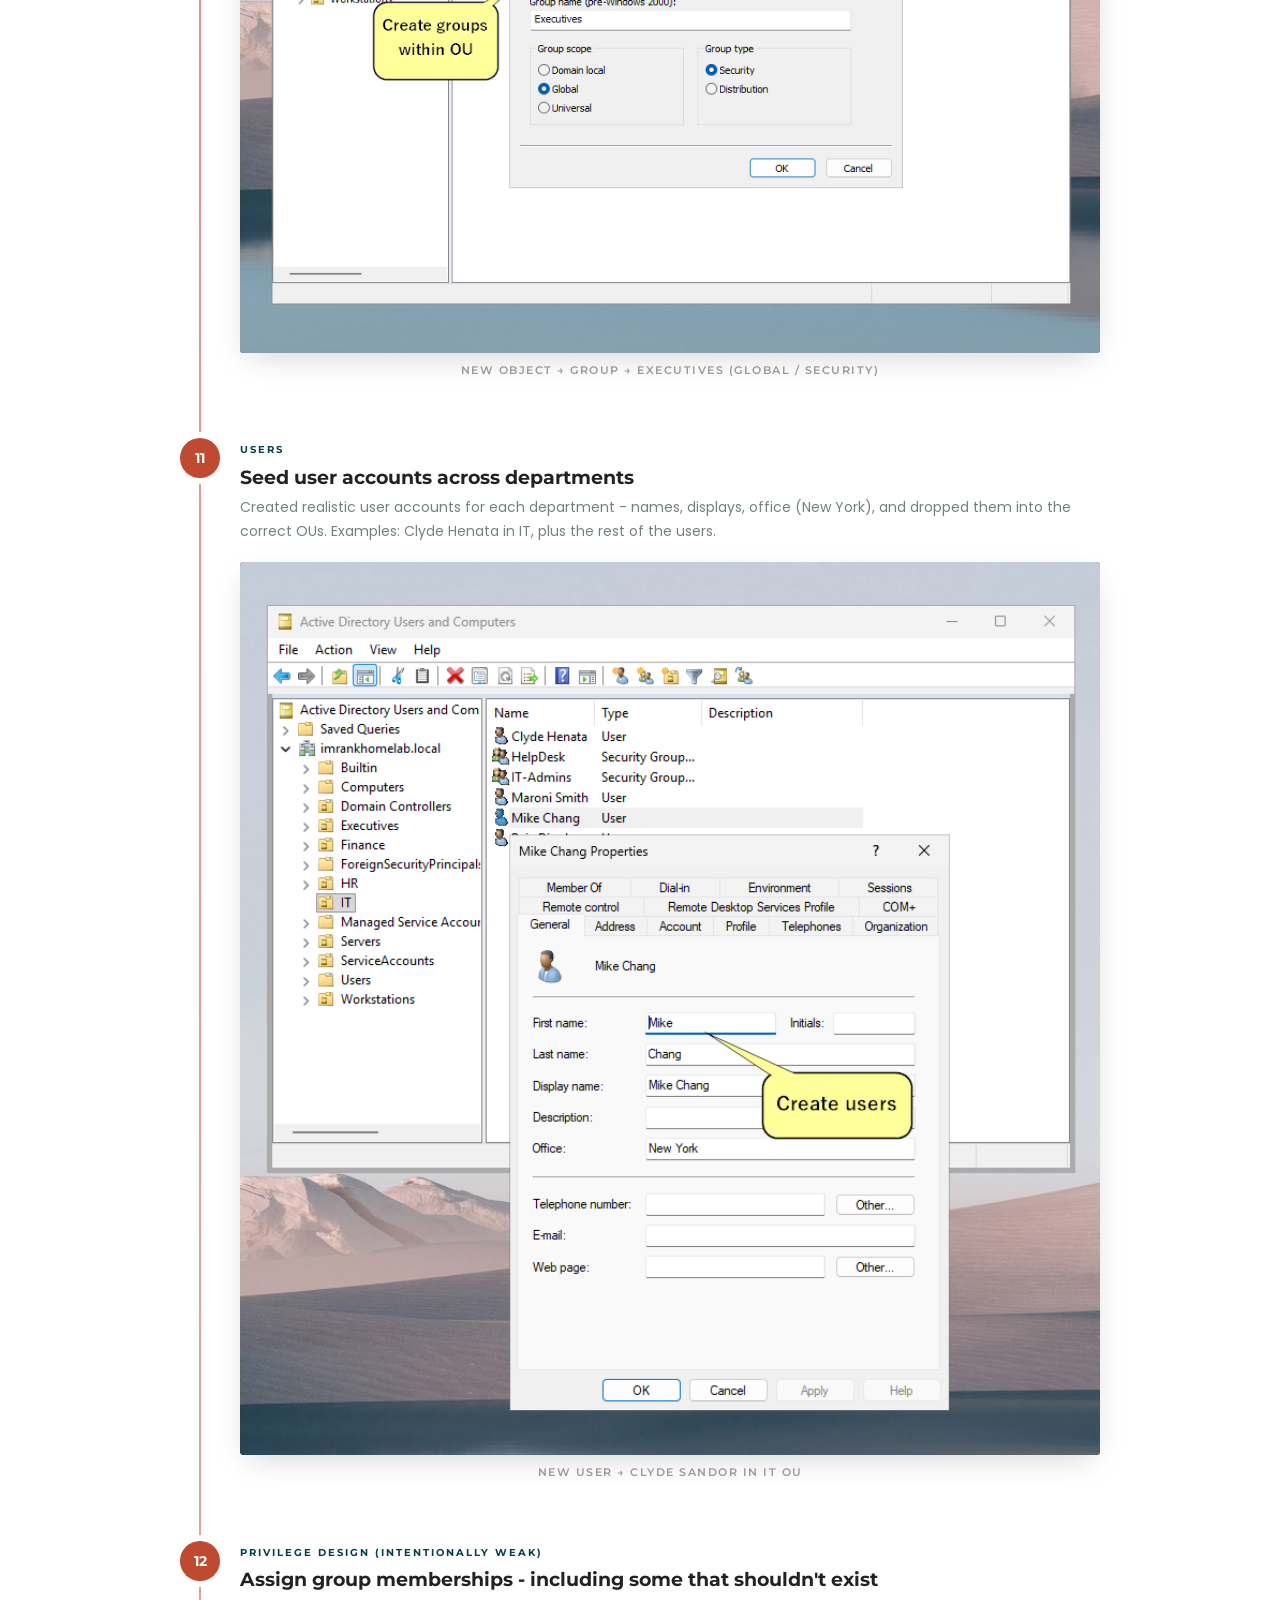
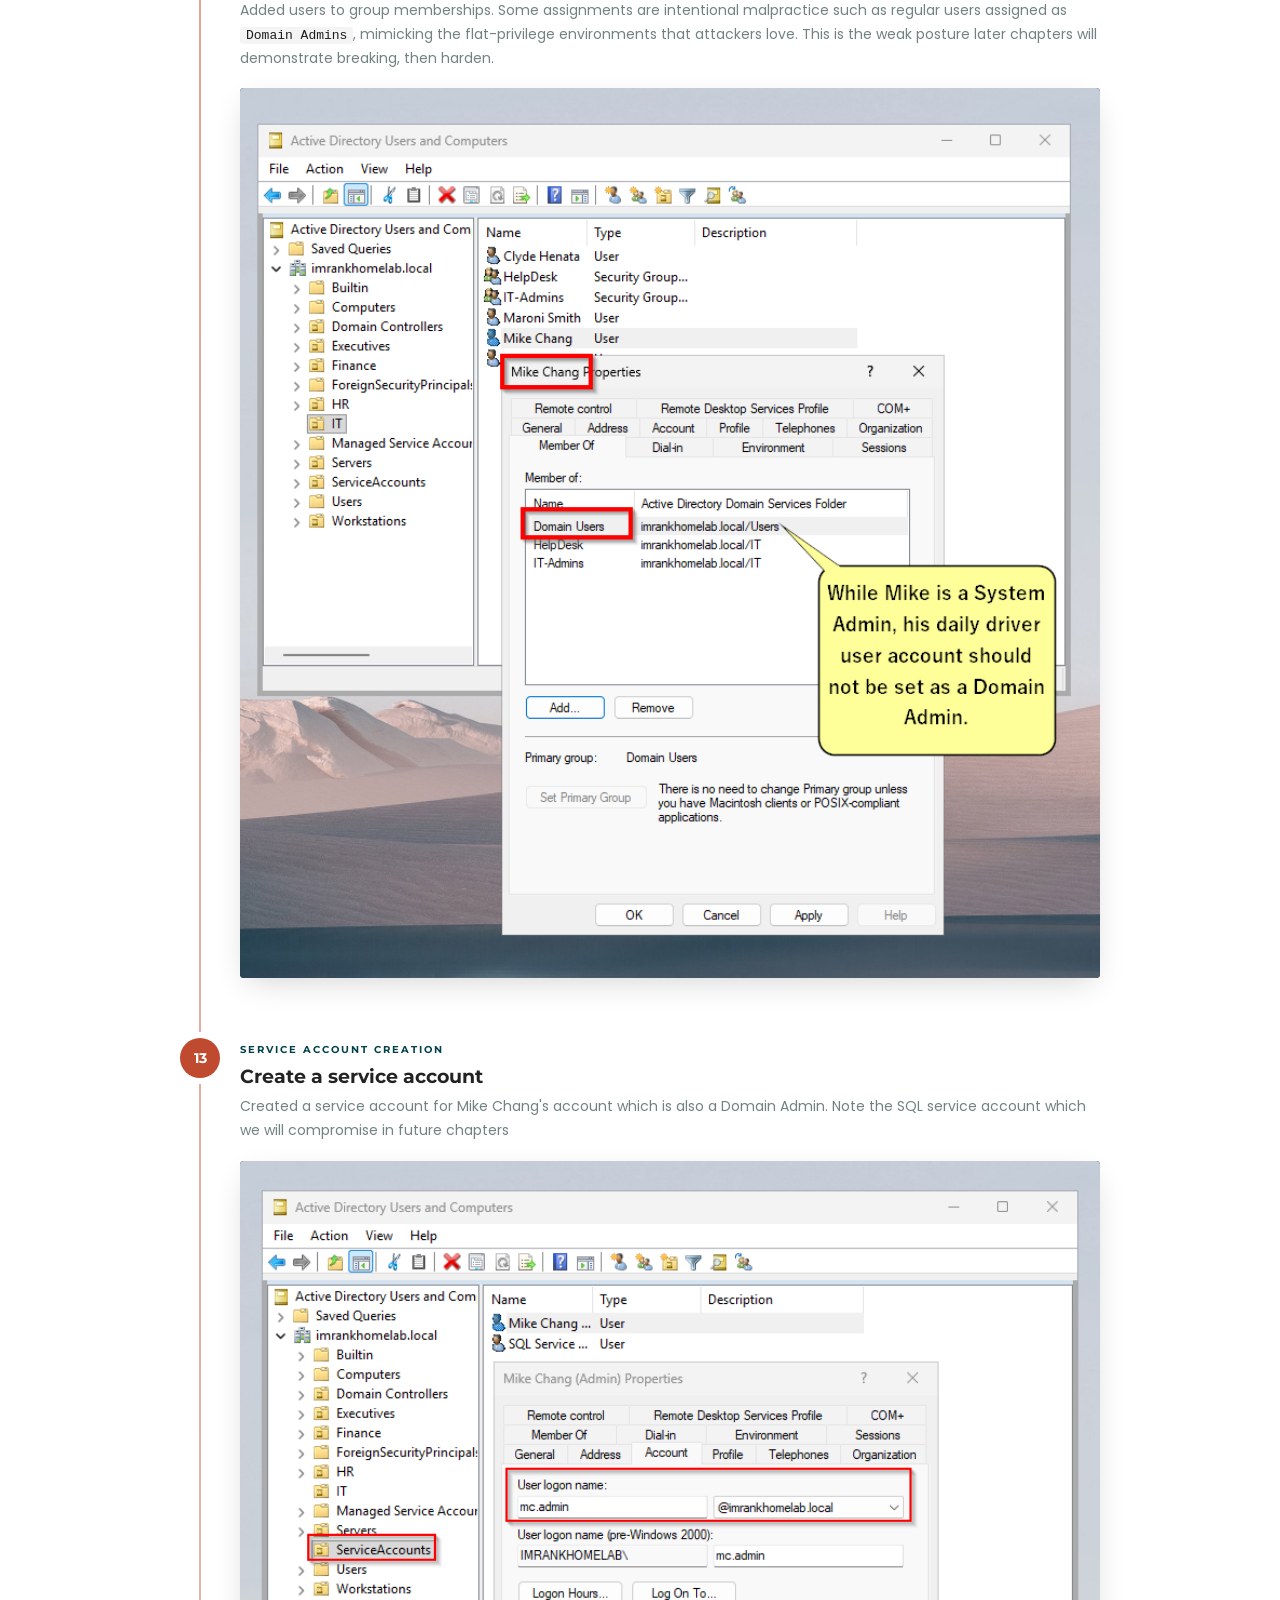
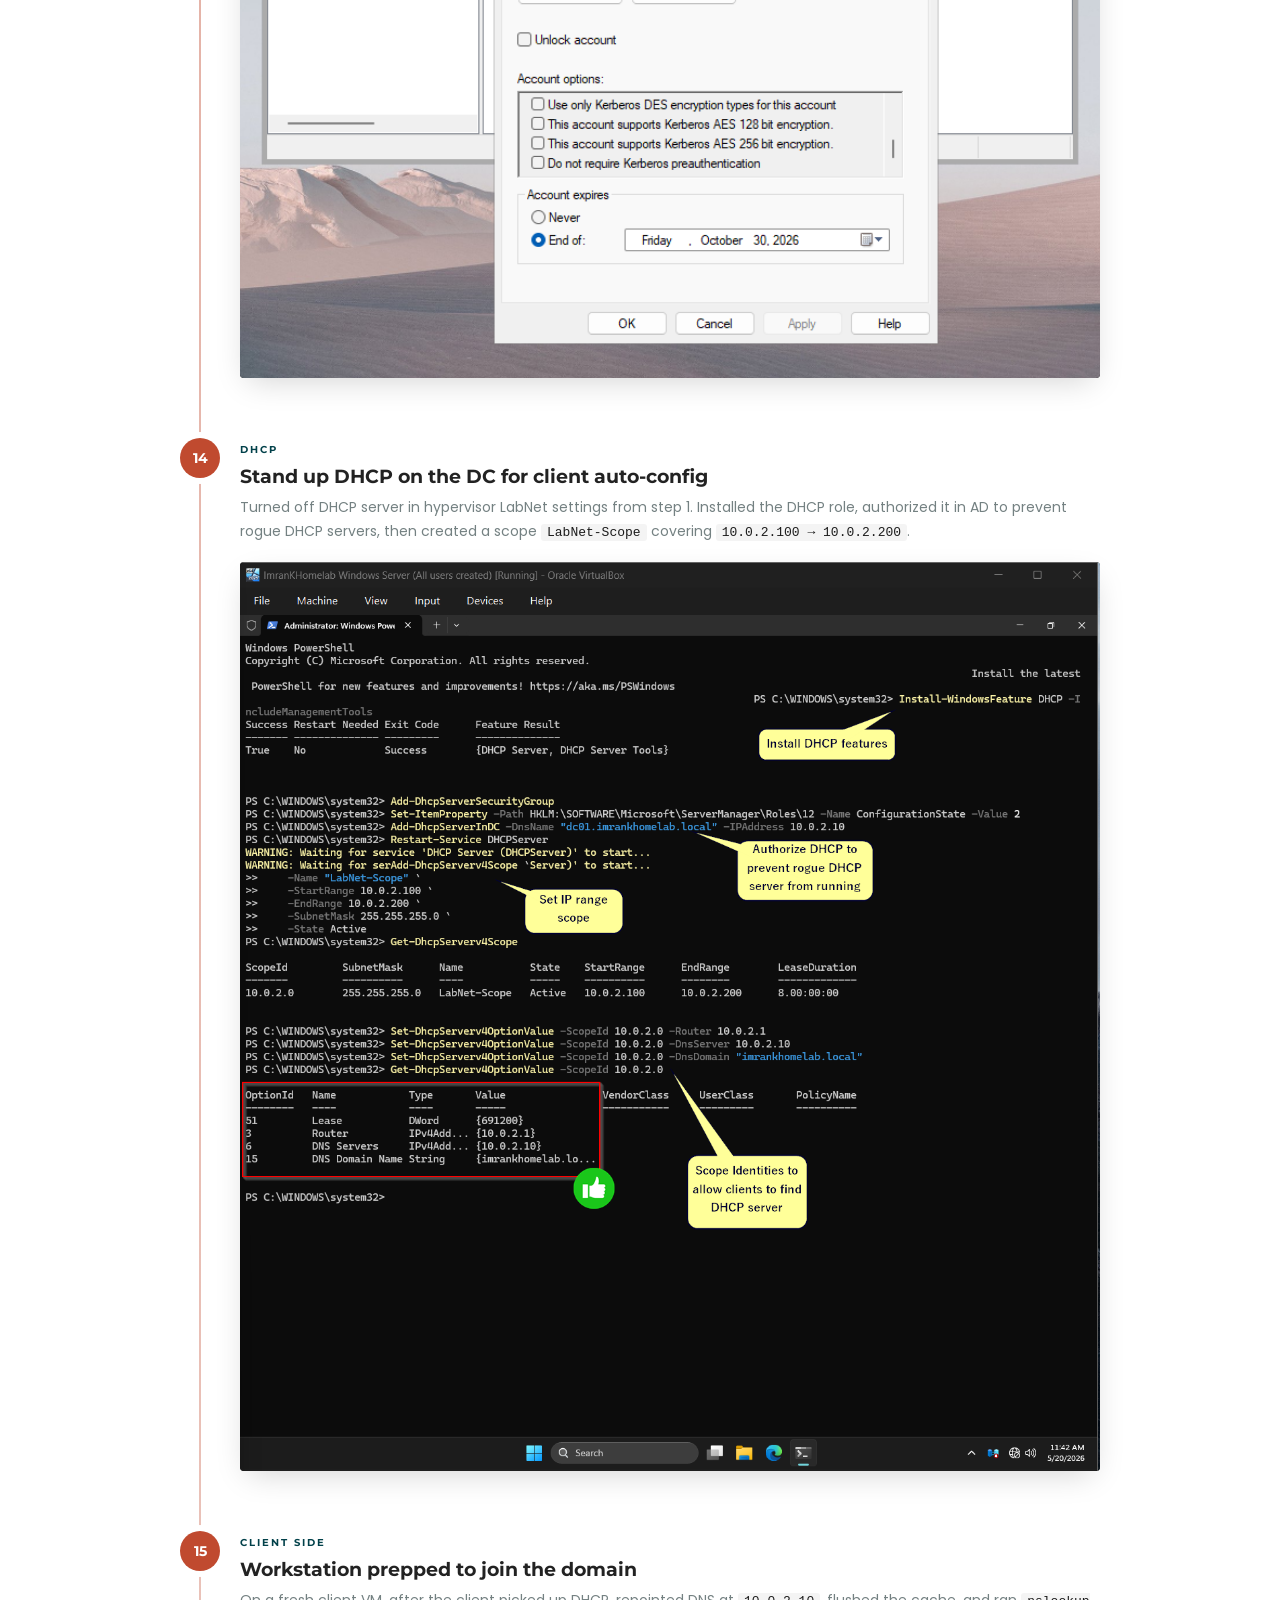
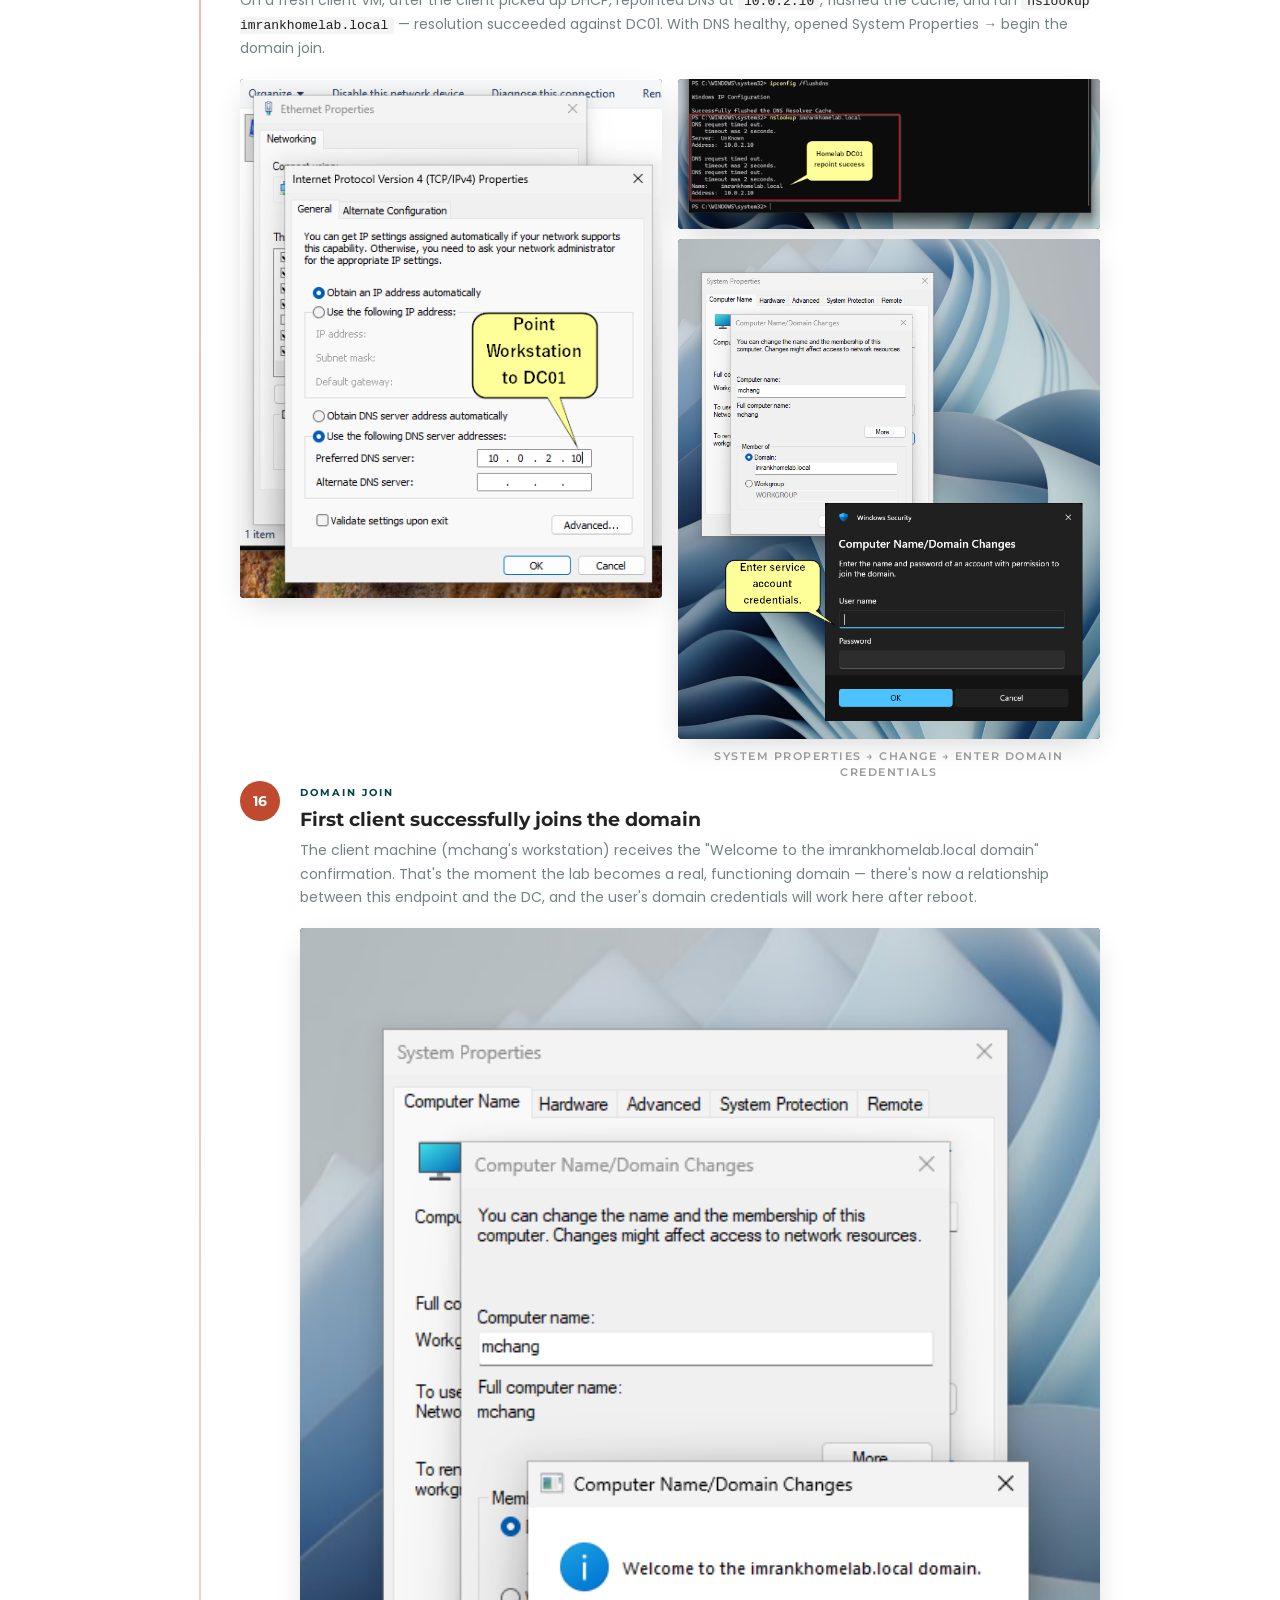
==== commit b8a861df: "Add files via upload" ====
--- a/homelab/chapter-1.html
+++ b/homelab/chapter-1.html
@@ -50,7 +50,7 @@
         <!-- ====== Chapter Hero ====== -->
         <section class="chapter-hero">
             <div class="container">
-                <span class="ch-label">Chapter 01 — Build</span>
+                <span class="ch-label">Chapter 1 — Build</span>
                 <h1>Lab Build &amp; Domain Standup</h1>
                 <p class="ch-sub">Spinning up Active Directory domain controller, joining client workstations, and seeding the environment with users, OUs for mock enterprise company "ImranKHomelab"</p>
                 <div class="chapter-nav">
--- a/css/theme.css
+++ b/css/theme.css
@@ -143,10 +143,10 @@
     z-index: 2;
 }
 .theme-switch:hover .theme-switch-track {
-    border-color: rgba(192,57,43,0.5);
+    border-color: rgba(2,65,74,0.5);
 }
 .theme-switch-input:focus-visible + .theme-switch-track {
-    box-shadow: 0 0 0 3px rgba(192,57,43,0.35);
+    box-shadow: 0 0 0 3px rgba(2,65,74,0.35);
 }
 
 /* Checked = dark mode */
@@ -221,7 +221,7 @@
     background: #d0d4dc !important;
 }
 html[data-theme="dark"] .navbar-default .navbar-nav > li > a:hover {
-    color: #c0392b !important;
+    color: #02414a !important;
 }
 /* Hamburger icon-bars: keep light against the dark hero, dark against
    the white scrolled state (light mode); in dark mode keep light always
@@ -287,7 +287,6 @@
 html[data-theme="dark"] .edu-card {
     background: #1a1d27;
     box-shadow: 0 10px 30px -8px rgba(0,0,0,0.55);
-    border-left-color: #c0392b;
 }
 html[data-theme="dark"] .exp-card .role,
 html[data-theme="dark"] .exp-card .impact-title,
@@ -337,9 +336,9 @@
     border-color: #2a2f3c;
 }
 html[data-theme="dark"] .skill-group .pill:hover {
-    background: #c0392b;
+    background: #02414a;
     color: #fff;
-    border-color: #c0392b;
+    border-color: #02414a;
 }
 
 /* Contact */
@@ -388,7 +387,6 @@
     text-decoration: none;
     color: inherit;
     transition: transform 0.3s, box-shadow 0.3s;
-    border-top: 3px solid #c0392b;
 }
 .homelab-card:hover {
     transform: translateY(-6px);
@@ -398,7 +396,7 @@
 }
 .homelab-card .ch-banner {
     height: 140px;
-    background: linear-gradient(135deg, #1c1c1c 0%, #2a2f3c 50%, #c0392b 130%);
+    background: linear-gradient(135deg, #1c1c1c 0%, #2a2f3c 50%, #02414a 130%);
     display: flex;
     align-items: center;
     justify-content: center;
@@ -446,7 +444,7 @@
     flex-grow: 1;
 }
 .homelab-card .ch-cta {
-    color: #c0392b;
+    color: #02414a;
     font-family: 'Montserrat', sans-serif;
     font-size: 11px;
     letter-spacing: 2px;
@@ -483,7 +481,7 @@
    ========================================================= */
 .chapter-hero {
     padding: 140px 0 70px;
-    background: linear-gradient(135deg, #1c1c1c 0%, #2a2f3c 60%, #c0392b 140%);
+    background: linear-gradient(135deg, #1c1c1c 0%, #2a2f3c 60%, #02414a 140%);
     color: #fff;
     text-align: center;
 }
@@ -541,8 +539,8 @@
     line-height: 1;
 }
 .chapter-nav .chnav-btn:hover {
-    background: #c0392b;
-    border-color: #c0392b;
+    background: #02414a;
+    border-color: #02414a;
     color: #fff;
     text-decoration: none;
     transform: translateY(-2px);
@@ -553,7 +551,7 @@
     border-color: transparent;
 }
 .chapter-nav .chnav-btn.chnav-primary:hover {
-    background: #c0392b;
+    background: #02414a;
     color: #fff;
 }
 .chapter-nav .chnav-btn.chnav-disabled {
@@ -594,14 +592,14 @@
     padding: 5px 0;
 }
 .chapter-page-nav:hover {
-    color: #c0392b !important;
+    color: #02414a !important;
     text-decoration: none;
 }
 .nav-scroll .chapter-page-nav {
     color: #111 !important;
 }
 .nav-scroll .chapter-page-nav:hover {
-    color: #c0392b !important;
+    color: #02414a !important;
 }
 html[data-theme="dark"] .chapter-page-nav,
 html[data-theme="dark"] .nav-scroll .chapter-page-nav {
@@ -609,7 +607,7 @@
 }
 html[data-theme="dark"] .chapter-page-nav:hover,
 html[data-theme="dark"] .nav-scroll .chapter-page-nav:hover {
-    color: #c0392b !important;
+    color: #02414a !important;
 }
 
 .chapter-back {
@@ -627,14 +625,14 @@
     transition: color 0.2s;
 }
 .chapter-back:hover {
-    color: #c0392b;
+    color: #02414a;
     text-decoration: none;
 }
 html[data-theme="dark"] .chapter-back {
     color: #b0b6c1;
 }
 html[data-theme="dark"] .chapter-back:hover {
-    color: #c0392b;
+    color: #02414a;
 }
 
 .chapter-section {
@@ -647,7 +645,7 @@
     color: #222;
     margin: 0 0 8px;
     padding-bottom: 10px;
-    border-bottom: 2px solid #c0392b;
+    border-bottom: 2px solid #02414a;
     display: inline-block;
 }
 .chapter-section .section-lead {
@@ -751,7 +749,6 @@
     background: #fff;
     padding: 18px 22px 18px 28px;
     margin-bottom: 12px;
-    border-left: 3px solid #c0392b;
     box-shadow: 0 6px 18px -6px rgba(0,0,0,0.1);
     font-size: 14px;
     line-height: 1.7;
@@ -829,7 +826,7 @@
     top: 0;
     bottom: 0;
     width: 2px;
-    background: linear-gradient(to bottom, #c0392b 0%, rgba(192,57,43,0.2) 100%);
+    background: linear-gradient(to bottom, #c04a2f 0%, rgba(192,74,47,0.2) 100%);
 }
 @media (max-width: 768px) {
     .walkthrough::before { left: 14px; }
@@ -851,7 +848,7 @@
     width: 40px;
     height: 40px;
     border-radius: 50%;
-    background: #c0392b;
+    background: #c04a2f;
     color: #fff;
     font-family: 'Montserrat', sans-serif;
     font-size: 14px;
@@ -885,7 +882,7 @@
     letter-spacing: 2px;
     text-transform: uppercase;
     font-weight: 700;
-    color: #c0392b;
+    color: #02414a;
     margin-bottom: 4px;
 }
 .wt-step-summary {
